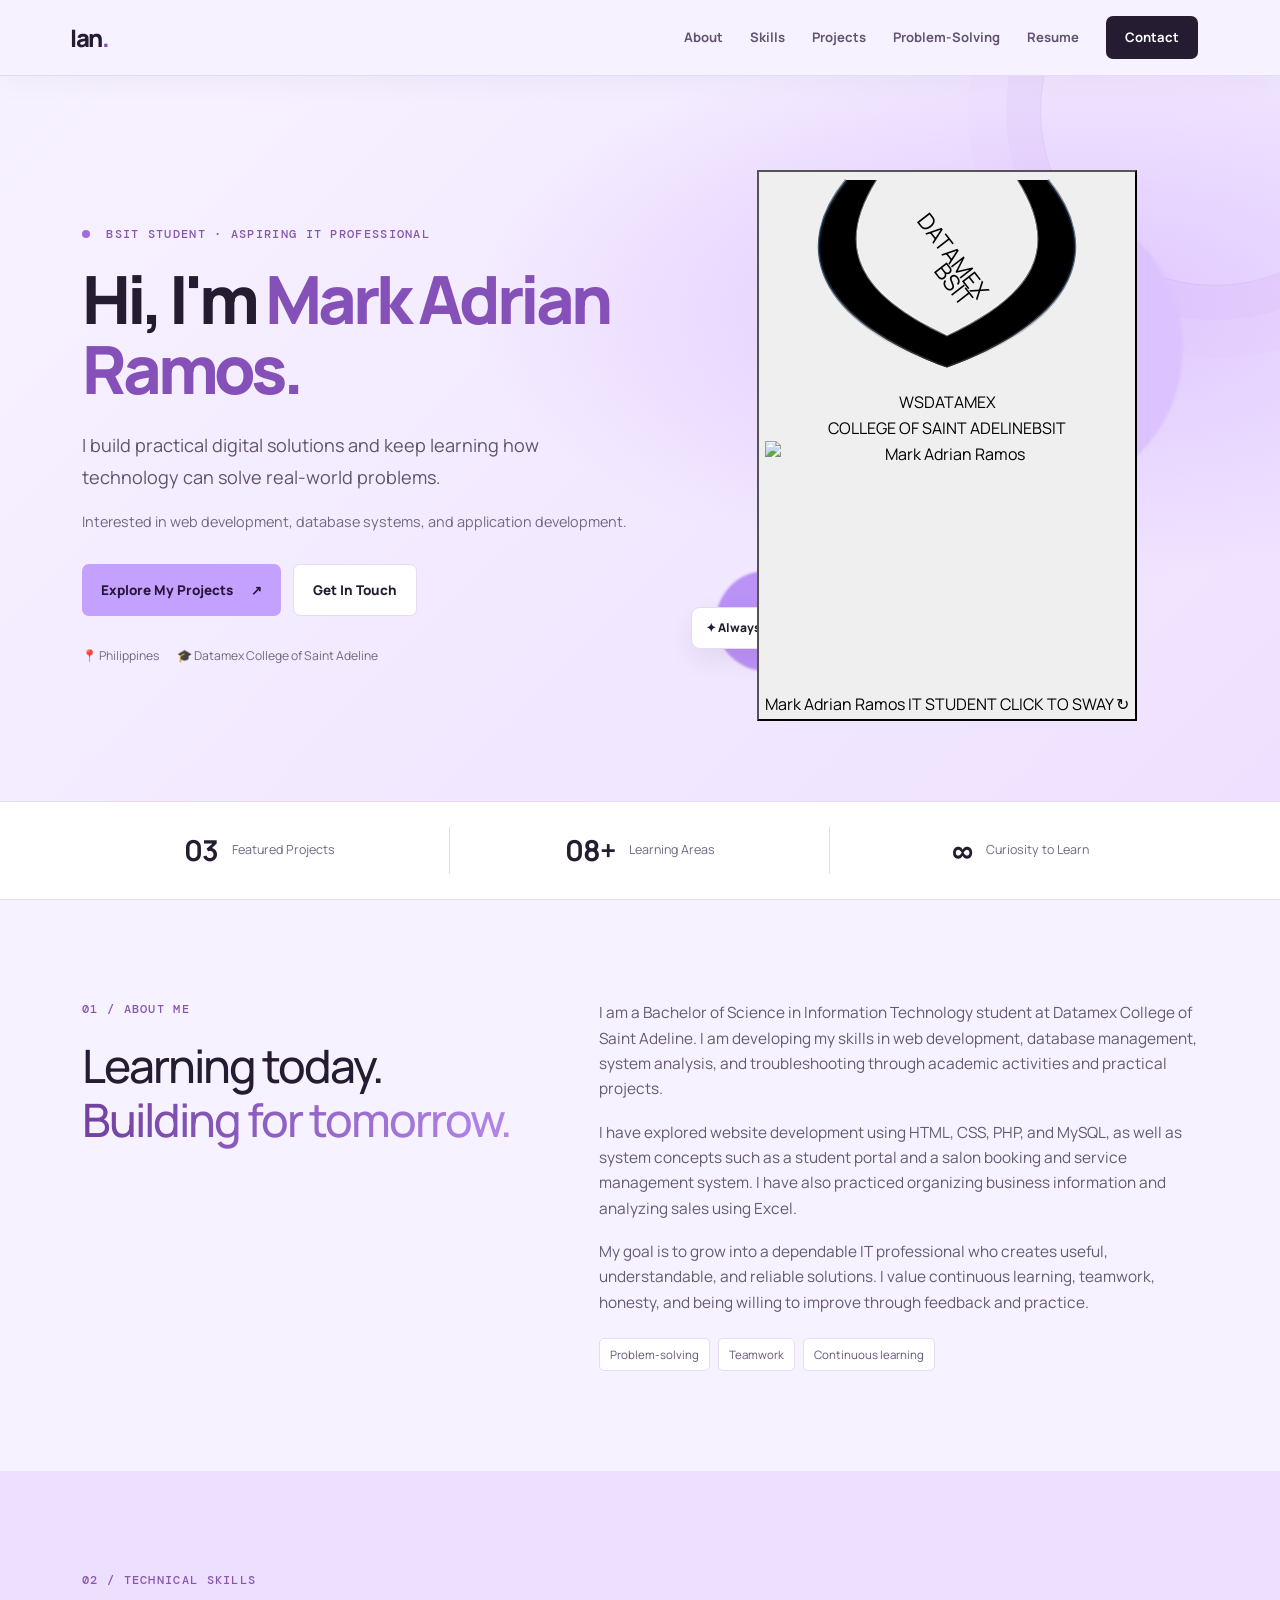
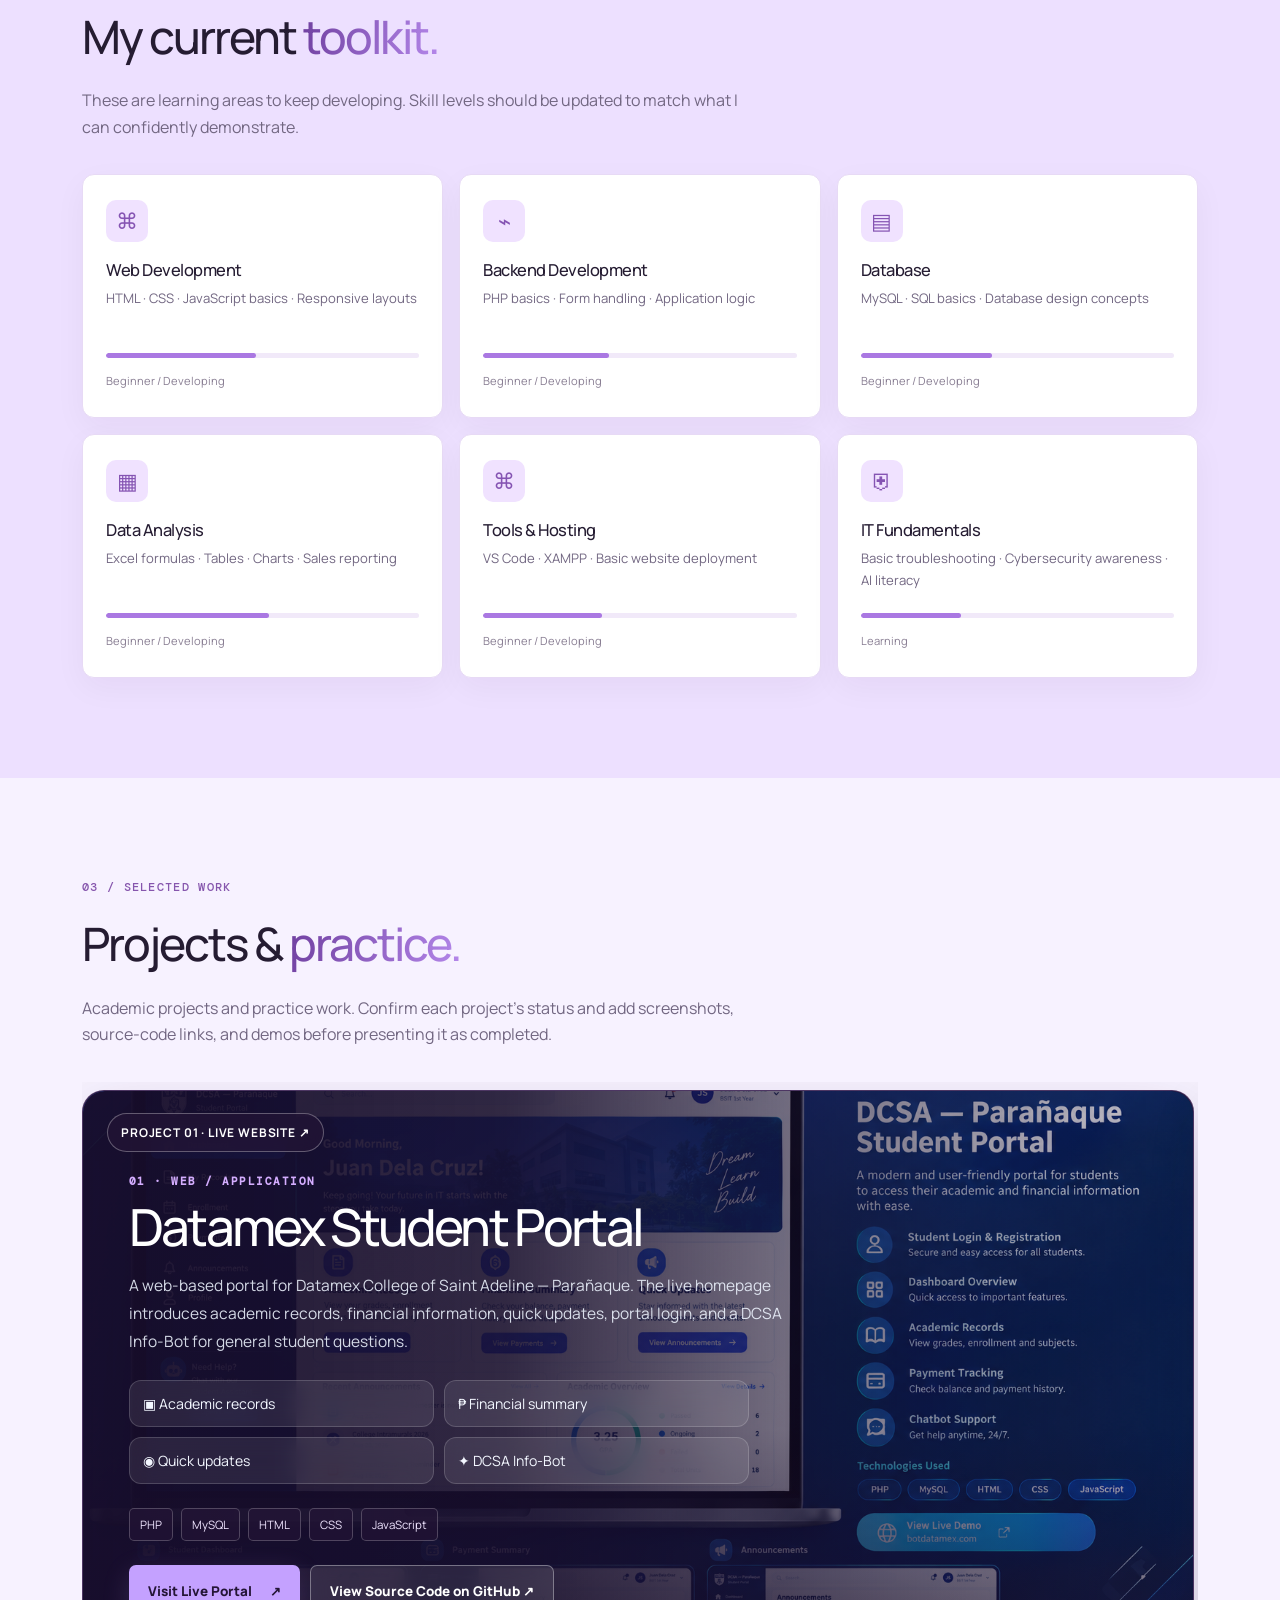
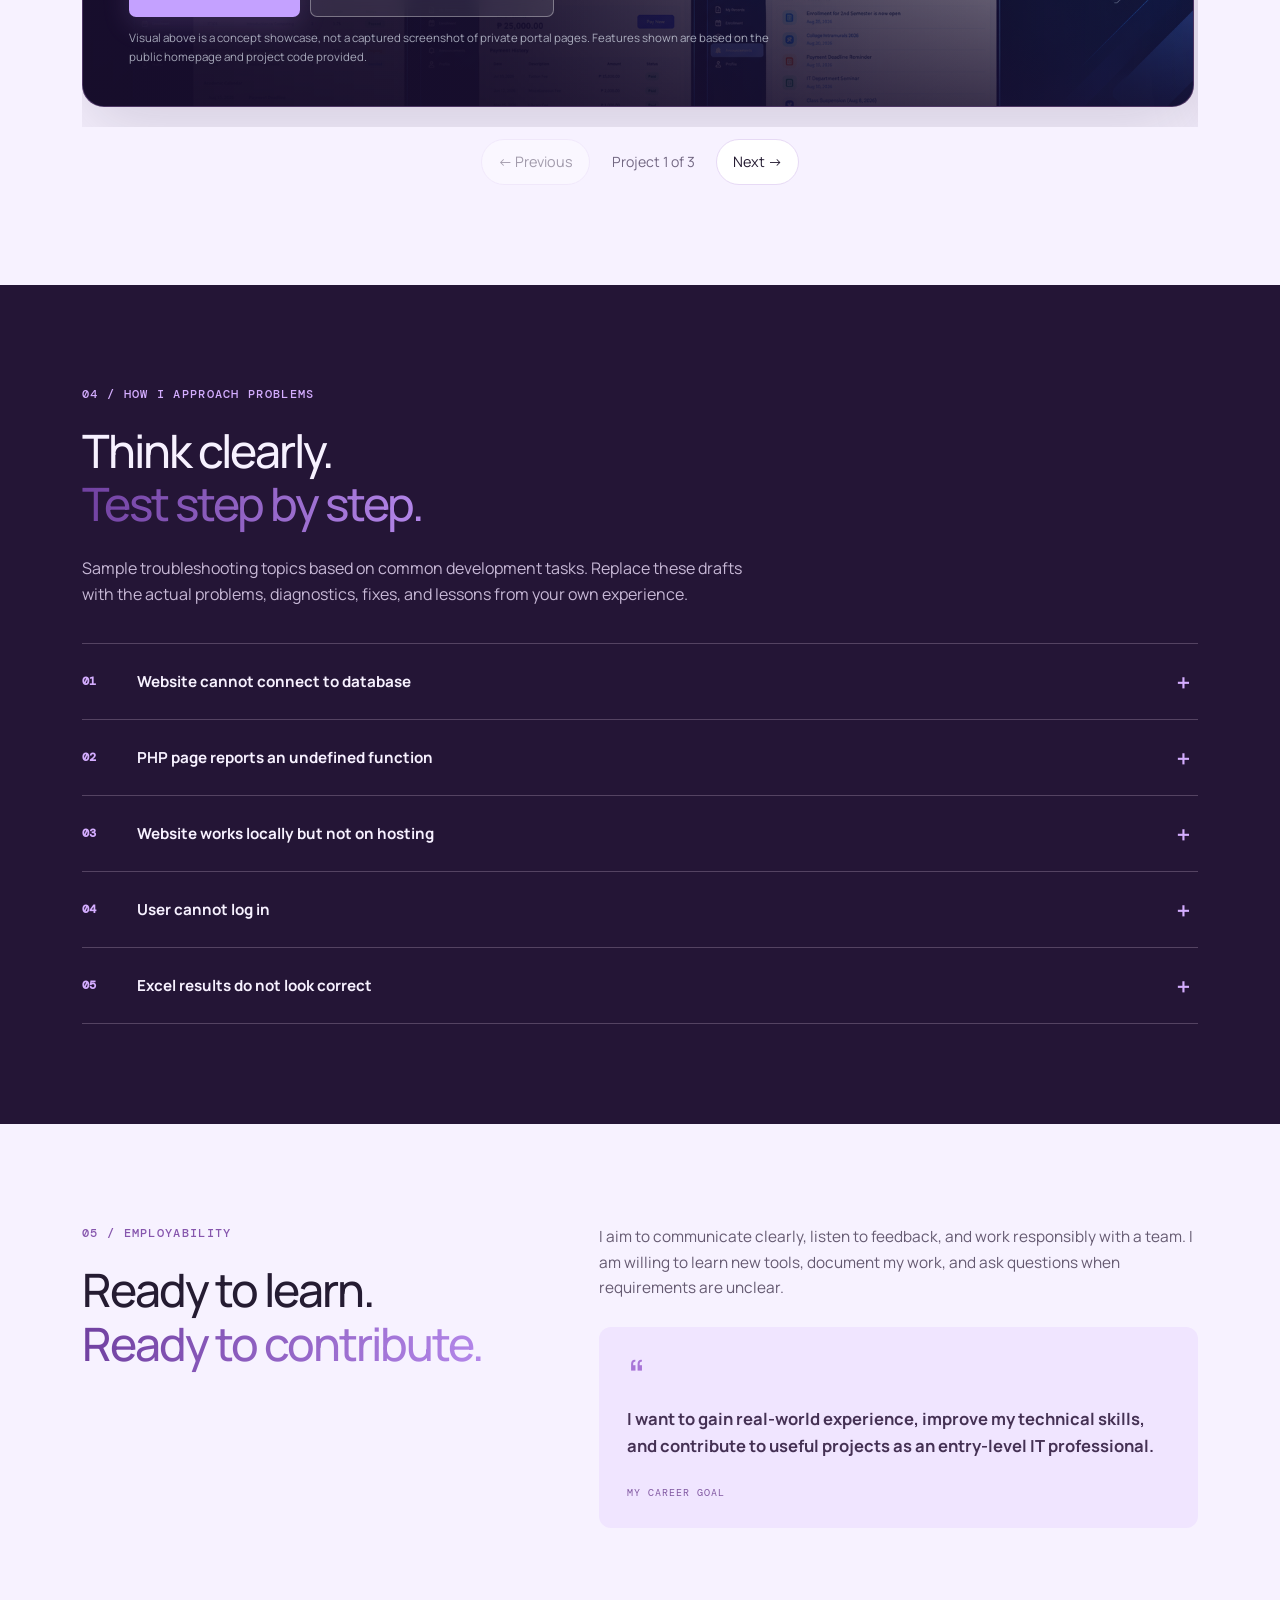
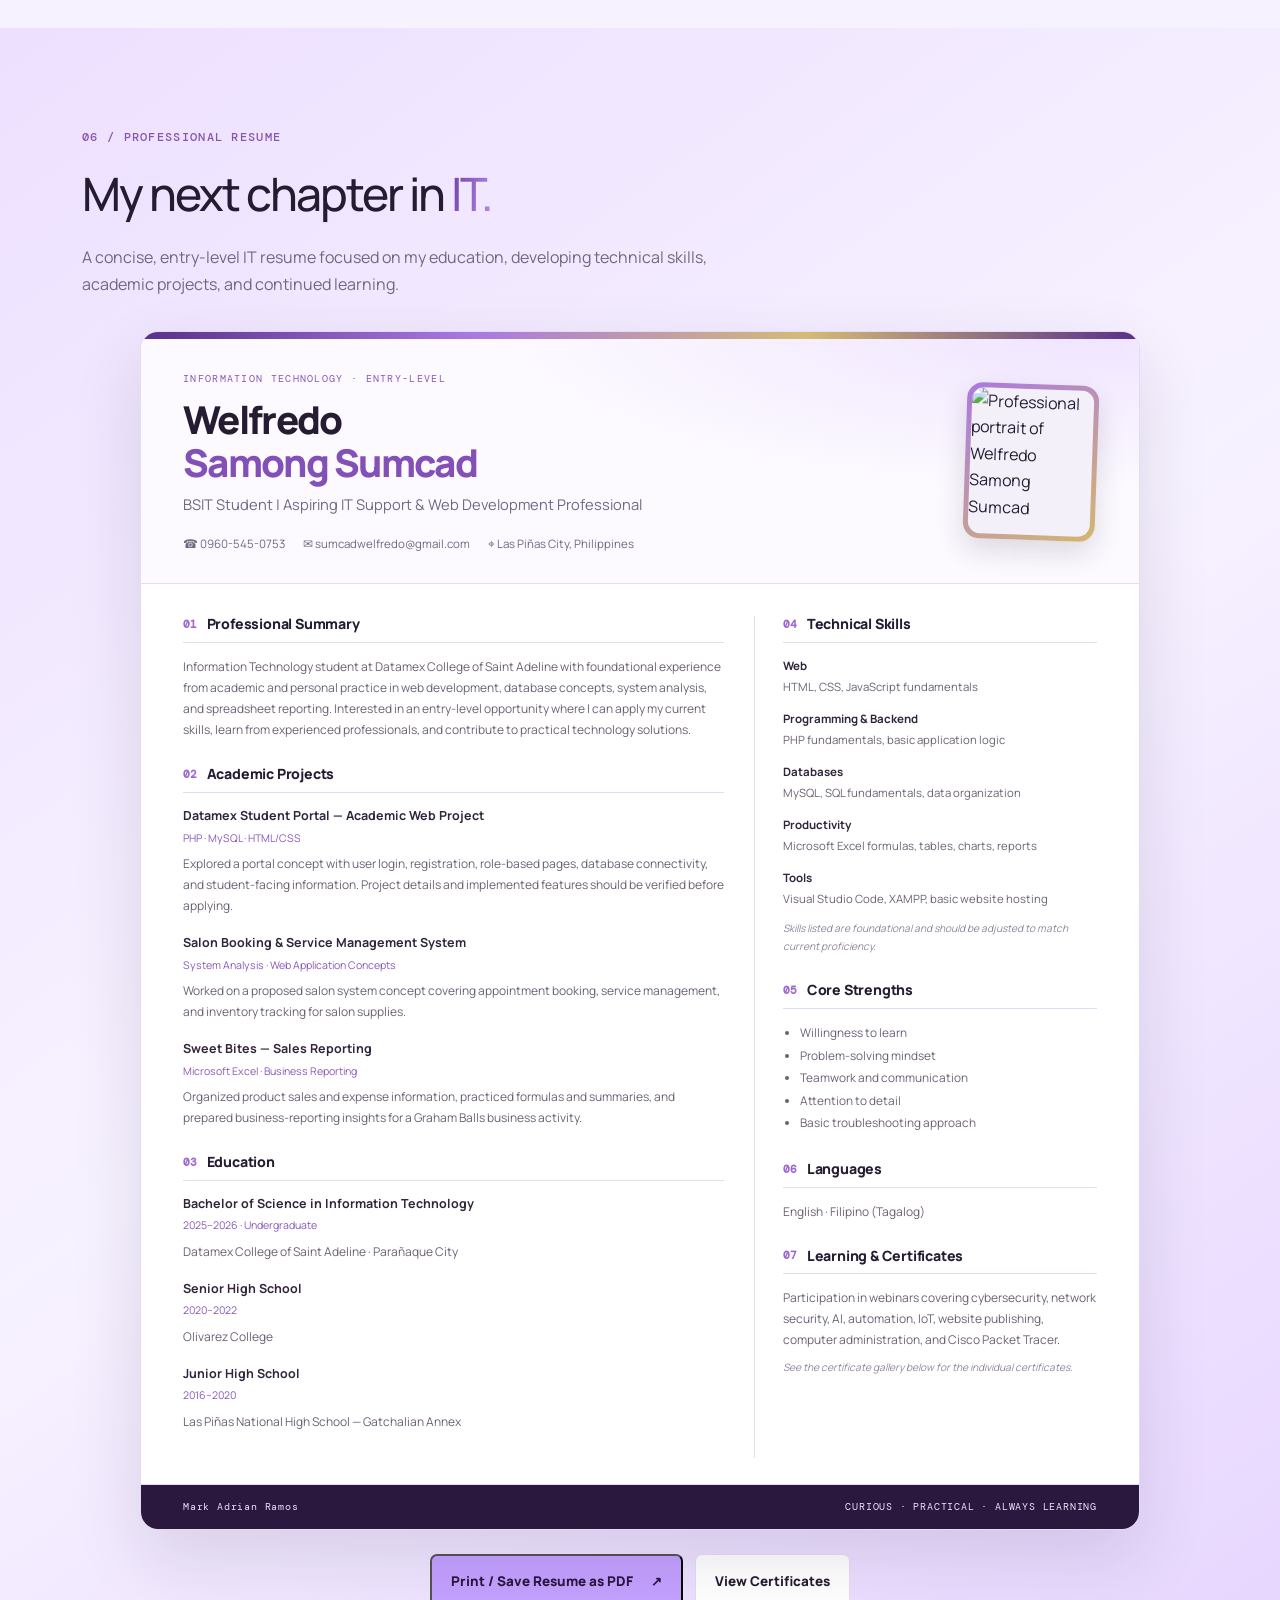
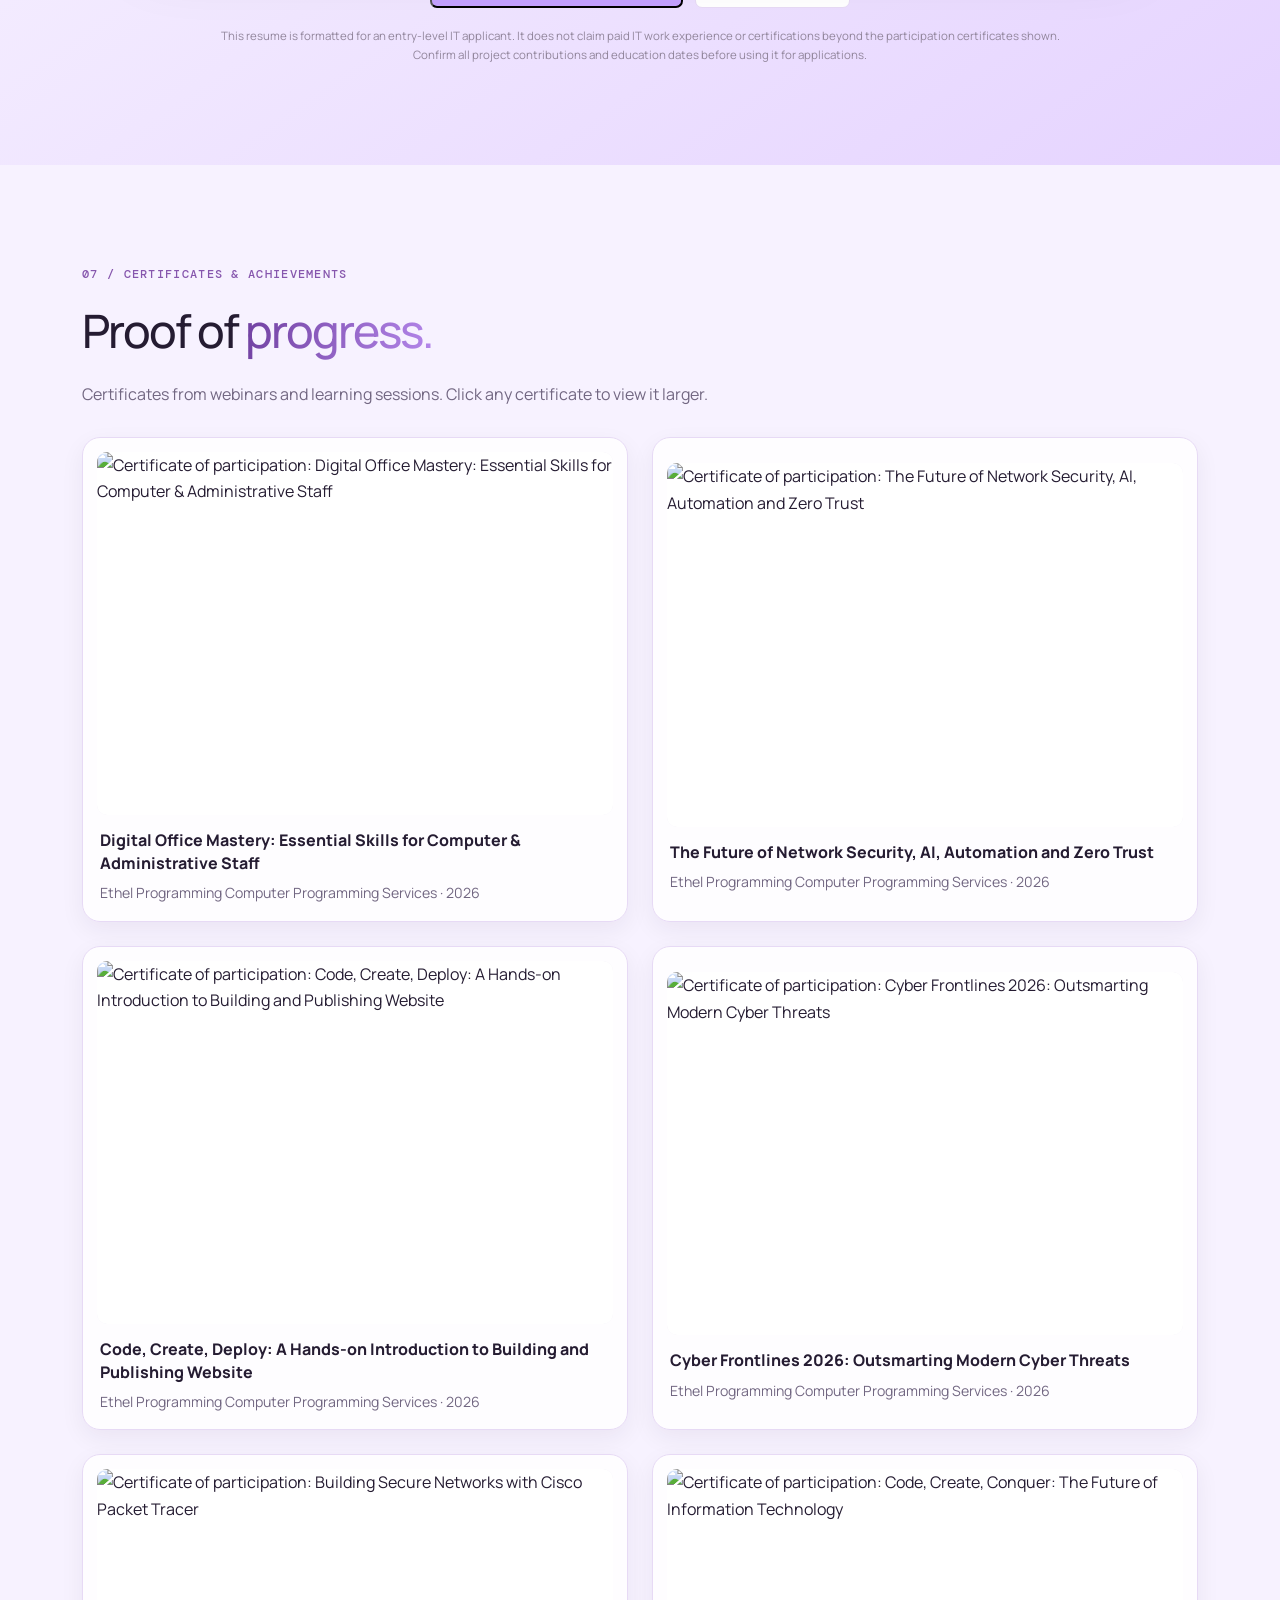
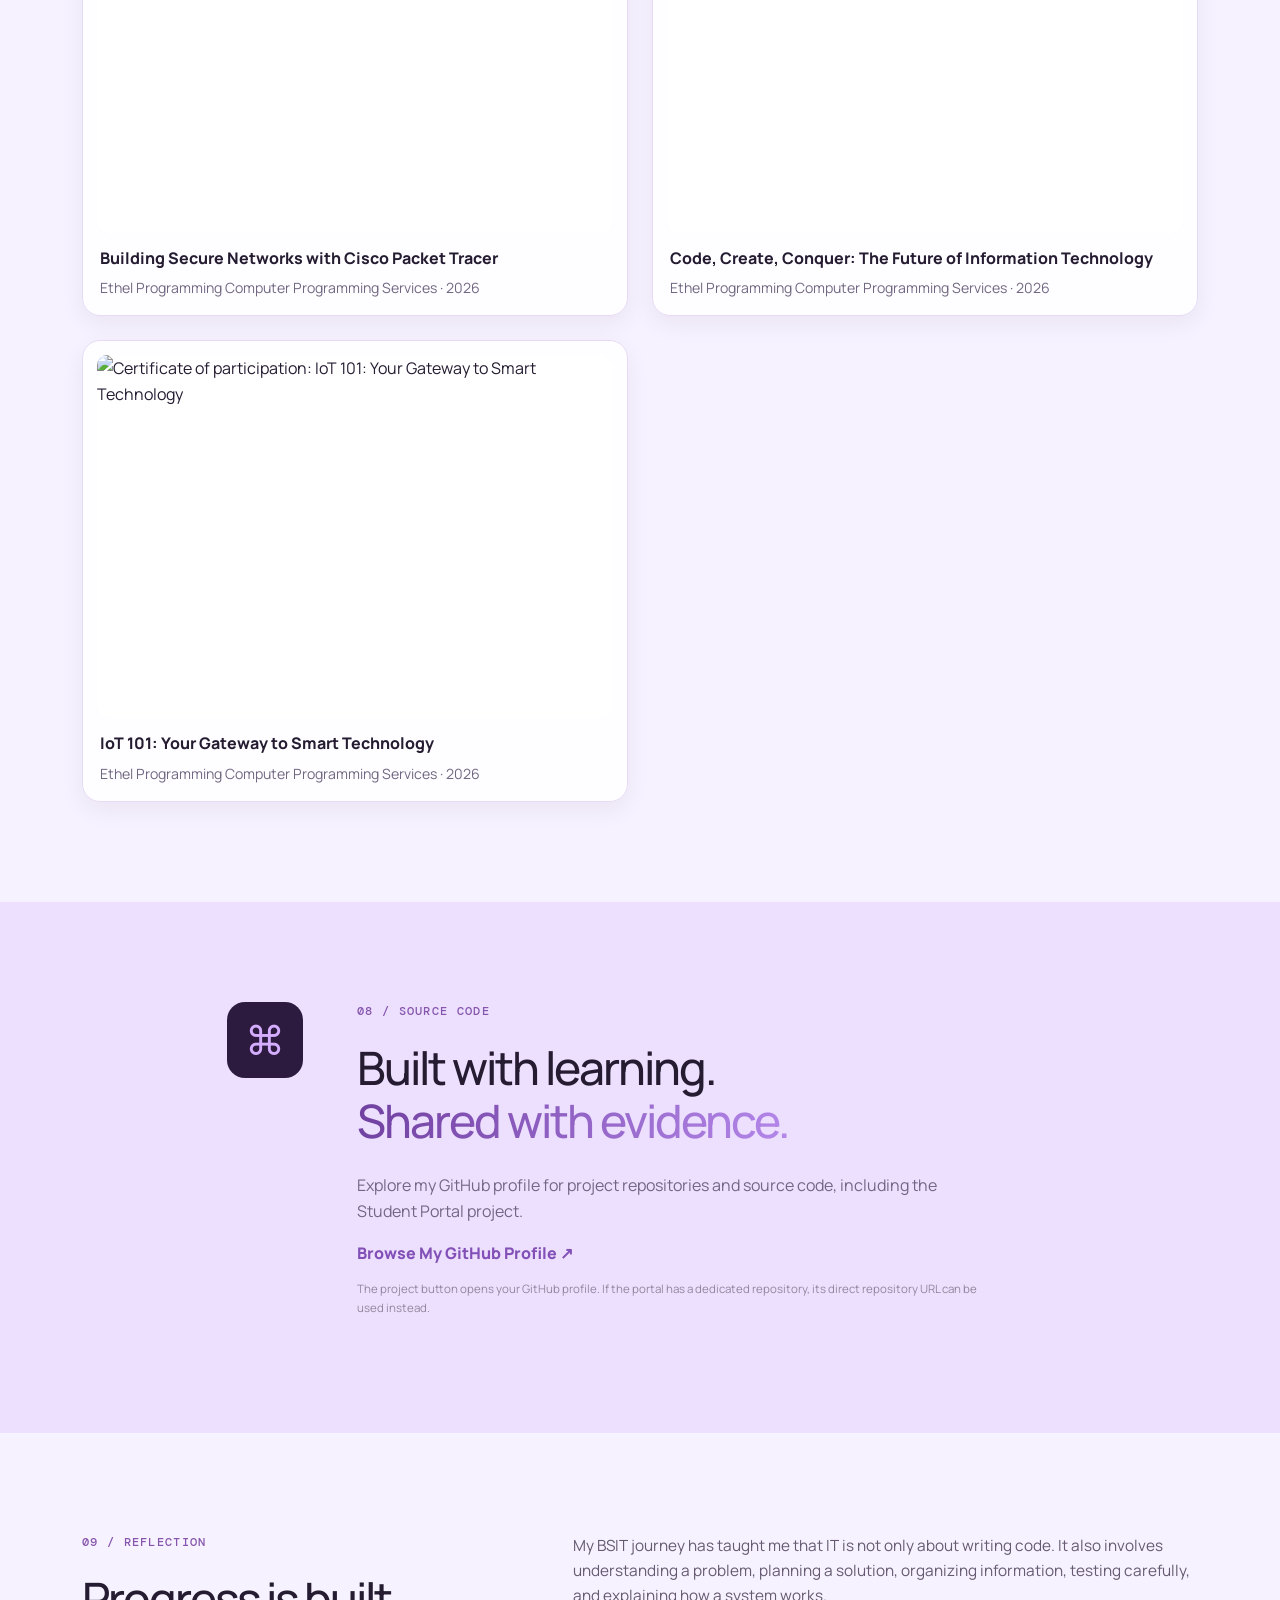
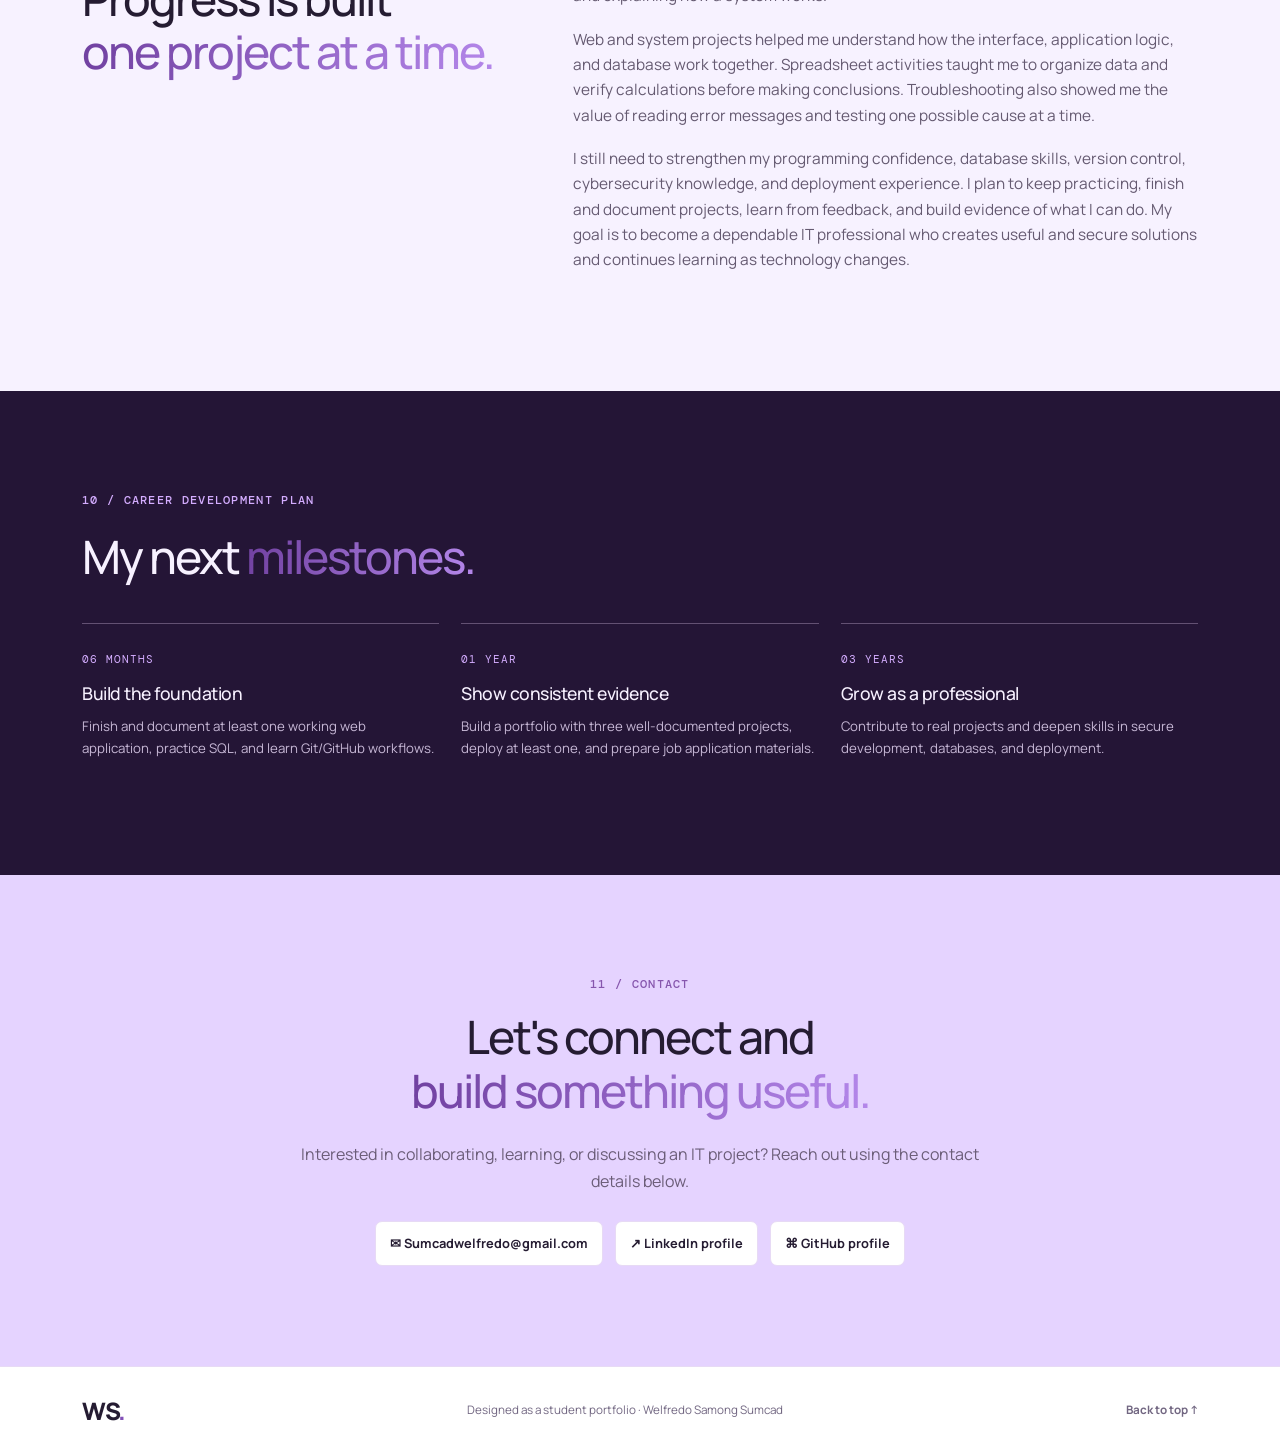
==== index.html @ fb542e89 "Update index.html" ====
<!DOCTYPE html>
<html lang="en">
<head>
  <meta charset="UTF-8">
  <meta name="viewport" content="width=device-width, initial-scale=1.0">
  <meta name="description" content="Mark Adrian Ramos — BSIT Industry-Ready Professional Portfolio">
  <title>Mark Adrian Ramos | BSIT Portfolio</title>
  <link href="https://cdn.jsdelivr.net/npm/bootstrap@5.3.3/dist/css/bootstrap.min.css" rel="stylesheet" integrity="sha384-QWTKZyjpPEjISv5WaRU9OFeRpok6YctnYmDr5pNlyT2bRjXh0JMhjY6hW+ALEwIH" crossorigin="anonymous">
  <link rel="stylesheet" href="style.css">
  <style>
    .hero-art.profile-art { display:flex; align-items:flex-start; justify-content:center; overflow:visible; padding-top:0; }
    .hero-art.profile-art .code-card { display:none; }
    .hero-art.profile-art .id-hanger { position:relative; z-index:3; }
    .hero-art.profile-art .id-card .profile-photo { position:relative; z-index:1; display:block; width:100%; height:250px; max-height:none; object-fit:cover; object-position:center 24%; filter:none; }
    .hero-art.profile-art .tag-bottom { z-index:2; }
    @media print {
      body * { visibility:hidden !important; }
      #resume, #resume * { visibility:visible !important; }
      #resume { position:absolute; left:0; top:0; width:100%; padding:0 !important; background:white !important; }
      #resume > .container > .eyebrow, #resume > .container > h2, #resume > .container > .section-intro, .resume-actions, .resume-help { display:none !important; }
      .resume-document { border:0 !important; box-shadow:none !important; border-radius:0 !important; }
      .resume-heading, .resume-body { padding:18px 22px !important; }
      .resume-photo-frame { width:112px !important; height:132px !important; }
      .resume-block { break-inside:avoid; }
      @page { size:A4; margin:10mm; }
    }
    .salon-demo-link,.sales-demo-link{display:block;text-decoration:none;cursor:pointer}.salon-demo-link:hover,.sales-demo-link:hover{filter:brightness(1.04)}
  </style>


  <style>
    /* Swipeable project cards: consistent showcase format across all projects */
    .projects-carousel{display:flex!important;gap:22px;overflow-x:auto;overflow-y:hidden;scroll-snap-type:x mandatory;scroll-behavior:smooth;overscroll-behavior-x:contain;padding:8px 2px 20px;scrollbar-width:thin;-webkit-overflow-scrolling:touch;align-items:stretch}
    .projects-carousel>.project-card{flex:0 0 100%;min-width:0;scroll-snap-align:start;scroll-snap-stop:always;height:auto}
    .projects-carousel>.project-card .project-content{height:100%}
    .projects-swipe-hint{flex:0 0 100%;order:10;margin:0;text-align:center;color:var(--muted,#777);font-size:.86rem;display:none}
    .projects-carousel-controls{display:flex;align-items:center;justify-content:center;gap:18px;margin:12px auto 0}
    .project-slide-btn{border:1px solid var(--line,#d8dce5);background:var(--surface,#fff);color:inherit;border-radius:999px;padding:10px 16px;font:inherit;font-size:.9rem;cursor:pointer;transition:transform .2s,background .2s}
    .project-slide-btn:hover{transform:translateY(-2px)}.project-slide-btn:disabled{opacity:.4;cursor:not-allowed;transform:none}
    .project-slide-count{font-size:.88rem;color:var(--muted,#777);min-width:90px;text-align:center}
    .project-demo-image{display:flex!important;position:relative;min-height:250px;aspect-ratio:16/7;align-items:center;justify-content:center;overflow:hidden;border-radius:inherit;text-decoration:none}
    .project-demo-image.visual-salon{background:linear-gradient(135deg,#f6e7d8,#d3b69e 55%,#657b68)}
    .project-demo-image.visual-sales{background:linear-gradient(135deg,#e8efff,#c4d7f6 52%,#283d68)}
    .project-demo-image .visual-label{position:absolute;bottom:16px;left:18px;right:18px;text-align:left;color:#fff;text-shadow:0 2px 8px #0008;z-index:2}
    .project-demo-image .salon-circle{font-size:clamp(2.5rem,7vw,5rem);width:clamp(110px,18vw,180px);height:clamp(110px,18vw,180px);display:grid;place-items:center;border-radius:50%;background:#fff9;color:#435b45;box-shadow:0 18px 40px #0002}
    .project-demo-image .salon-lines{position:absolute;right:14%;top:15%;width:20%;opacity:.65}.project-demo-image .salon-lines i{display:block;height:3px;background:#fff;margin:20px 0;border-radius:3px}
    .project-demo-image .chart-bars{height:60%;width:45%;display:flex;align-items:end;justify-content:center;gap:12px}.project-demo-image .chart-bars i{width:12%;border-radius:8px 8px 0 0;background:linear-gradient(#fff,#9bb8ec);box-shadow:0 6px 18px #1a2a5033}
    @media(max-width:700px){.projects-carousel{gap:14px}.projects-carousel>.project-card{flex-basis:100%}.project-demo-image{min-height:190px;aspect-ratio:4/3}.projects-carousel-controls{gap:10px}.project-slide-btn{padding:9px 12px;font-size:.82rem}.projects-swipe-hint{display:block}}
  </style>

</head>
<body>
  <header class="site-header">
    <nav class="nav container" aria-label="Main navigation">
      <a class="brand" href="#home">Ian<span>.</span></a>
      <button class="menu-toggle" id="menuToggle" aria-label="Toggle navigation" aria-expanded="false">☰</button>
      <div class="nav-links" id="navLinks">
        <a href="#about">About</a><a href="#skills">Skills</a><a href="#projects">Projects</a>
        <a href="#problem-solving">Problem-Solving</a><a href="#resume">Resume</a><a href="#contact" class="nav-cta">Contact</a>
      </div>
    </nav>
  </header>

  <main>
    <section class="hero section" id="home">
      <div class="container hero-grid">
        <div class="hero-copy">
          <p class="eyebrow"><span class="status-dot"></span> BSIT STUDENT · ASPIRING IT PROFESSIONAL</p>
          <h1>Hi, I'm <span class="typed-name" id="typedName" data-text="Mark Adrian Ramos.">Mark Adrian Ramos .</span></h1>
          <p class="hero-lead">I build practical digital solutions and keep learning how technology can solve real-world problems.</p>
          <p class="hero-note">Interested in web development, database systems, and application development.</p>
          <div class="hero-actions">
            <a class="button primary" href="#projects">Explore My Projects <span>↗</span></a>
            <a class="button secondary" href="#contact">Get In Touch</a>
          </div>
          <div class="hero-meta"><span>📍 Philippines</span><span>🎓 Datamex College of Saint Adeline</span></div>
        </div>
        <div class="hero-art profile-art" aria-label="Photo of Mark Adrian Ramos">
          <div class="orb orb-one"></div><div class="orb orb-two"></div>
          <button class="id-hanger" id="idHanger" type="button" aria-label="Click to make my ID photo sway" aria-pressed="false">
            <svg class="id-lace-loop" viewBox="0 0 260 154" aria-hidden="true">
              <defs>
                <linearGradient id="laceBlue" x1="0" y1="0" x2="1" y2="1">
                  <stop offset="0" stop-color="#087db4"/>
                  <stop offset=".28" stop-color="#32c1df"/>
                  <stop offset=".52" stop-color="#e5ed4c"/>
                  <stop offset=".76" stop-color="#20a9d1"/>
                  <stop offset="1" stop-color="#075b91"/>
                </linearGradient>
                <linearGradient id="laceShade" x1="0" y1="0" x2="1" y2="0">
                  <stop offset="0" stop-color="#071d35" stop-opacity=".72"/>
                  <stop offset=".48" stop-color="#ffffff" stop-opacity=".12"/>
                  <stop offset="1" stop-color="#071d35" stop-opacity=".62"/>
                </linearGradient>
              </defs>
              <path class="lace-shadow" d="M58 5 C20 52 35 104 130 139 C225 104 240 52 202 5 L180 5 C211 54 192 87 130 116 C68 87 49 54 80 5 Z"/>
              <path class="lace-ribbon" d="M58 5 C20 52 35 104 130 139 C225 104 240 52 202 5 L180 5 C211 54 192 87 130 116 C68 87 49 54 80 5 Z"/>
              <path d="M58 5 C20 52 35 104 130 139 C225 104 240 52 202 5" fill="none" stroke="url(#laceShade)" stroke-width="2"/>
              <path d="M80 5 C49 54 68 87 130 116 C192 87 211 54 180 5" fill="none" stroke="#fff" stroke-opacity=".45" stroke-width="1.5"/>
              <text x="130" y="63" text-anchor="middle" transform="rotate(52 130 63)" class="lace-print">DATAMEX</text>
              <text x="130" y="83" text-anchor="middle" transform="rotate(52 130 83)" class="lace-print">BSIT</text>
            </svg>
            <span class="id-clip" aria-hidden="true"></span>
            <span class="id-card">
              <span class="id-card-top"><span class="id-card-logo">WS</span><span>DATAMEX<br>COLLEGE OF SAINT ADELINE</span><span class="id-card-bsit">BSIT</span></span>
              <img src="image.png" alt="Mark Adrian Ramos" class="profile-photo">
              <span class="id-card-name">Mark Adrian Ramos</span>
              <span class="id-card-role">IT STUDENT</span>
            </span>
            <span class="id-hint">CLICK TO SWAY ↻</span>
          </button>
          <div class="floating-tag tag-bottom">✦ Always learning</div>
        </div>
      </div>
    </section>

    <section class="quick-stats">
      <div class="container stats-grid">
        <div><strong>03</strong><span>Featured Projects</span></div>
        <div><strong>08+</strong><span>Learning Areas</span></div>
        <div><strong>∞</strong><span>Curiosity to Learn</span></div>
      </div>
    </section>

    <section class="section" id="about">
      <div class="container two-col">
        <div><p class="eyebrow">01 / ABOUT ME</p><h2>Learning today.<br><span>Building for tomorrow.</span></h2></div>
        <div class="prose">
          <p>I am a Bachelor of Science in Information Technology student at Datamex College of Saint Adeline. I am developing my skills in web development, database management, system analysis, and troubleshooting through academic activities and practical projects.</p>
          <p>I have explored website development using HTML, CSS, PHP, and MySQL, as well as system concepts such as a student portal and a salon booking and service management system. I have also practiced organizing business information and analyzing sales using Excel.</p>
          <p>My goal is to grow into a dependable IT professional who creates useful, understandable, and reliable solutions. I value continuous learning, teamwork, honesty, and being willing to improve through feedback and practice.</p>
          <div class="value-tags"><span>Problem-solving</span><span>Teamwork</span><span>Continuous learning</span></div>
        </div>
      </div>
    </section>

    <section class="section section-muted" id="skills">
      <div class="container">
        <p class="eyebrow">02 / TECHNICAL SKILLS</p><h2>My current <span>toolkit.</span></h2>
        <p class="section-intro">These are learning areas to keep developing. Skill levels should be updated to match what I can confidently demonstrate.</p>
        <div class="skills-grid">
          <article class="skill-card"><div class="skill-icon">⌘</div><h3>Web Development</h3><p>HTML · CSS · JavaScript basics · Responsive layouts</p><div class="skill-level"><span style="width:48%"></span></div><small>Beginner / Developing</small></article>
          <article class="skill-card"><div class="skill-icon">⌁</div><h3>Backend Development</h3><p>PHP basics · Form handling · Application logic</p><div class="skill-level"><span style="width:40%"></span></div><small>Beginner / Developing</small></article>
          <article class="skill-card"><div class="skill-icon">▤</div><h3>Database</h3><p>MySQL · SQL basics · Database design concepts</p><div class="skill-level"><span style="width:42%"></span></div><small>Beginner / Developing</small></article>
          <article class="skill-card"><div class="skill-icon">▦</div><h3>Data Analysis</h3><p>Excel formulas · Tables · Charts · Sales reporting</p><div class="skill-level"><span style="width:52%"></span></div><small>Beginner / Developing</small></article>
          <article class="skill-card"><div class="skill-icon">⌘</div><h3>Tools & Hosting</h3><p>VS Code · XAMPP · Basic website deployment</p><div class="skill-level"><span style="width:38%"></span></div><small>Beginner / Developing</small></article>
          <article class="skill-card"><div class="skill-icon">⛨</div><h3>IT Fundamentals</h3><p>Basic troubleshooting · Cybersecurity awareness · AI literacy</p><div class="skill-level"><span style="width:32%"></span></div><small>Learning</small></article>
        </div>
      </div>
    </section>

    <section class="section" id="projects">
      <div class="container">
        <p class="eyebrow">03 / SELECTED WORK</p><h2>Projects & <span>practice.</span></h2>
        <p class="section-intro">Academic projects and practice work. Confirm each project's status and add screenshots, source-code links, and demos before presenting it as completed.</p>
        <div class="projects-grid projects-carousel" id="projectsCarousel" aria-label="Swipe through portfolio projects">
          <p class="projects-swipe-hint">← Swipe or scroll to explore all 3 projects →</p>
          <article class="project-card project-featured project-portal-showcase">
            <a class="portal-showcase-image" href="https://welfredo.github.io/DCSA-STUDENT-PORTAL/" target="_blank" rel="noopener" aria-label="Open the live Datamex student portal"><img src="student-portal-showcase.png" alt="Illustrative visual showcase of the DCSA Parañaque Student Portal dashboard and its academic, financial, announcement, and chatbot features"><span class="portal-image-badge">PROJECT 01 · LIVE WEBSITE ↗</span></a>
            <div class="project-content"><div class="project-type">01 · WEB / APPLICATION</div><h3>Datamex Student Portal</h3><p>A web-based portal for Datamex College of Saint Adeline — Parañaque. The live homepage introduces academic records, financial information, quick updates, portal login, and a DCSA Info-Bot for general student questions.</p><div class="portal-feature-list"><span>▣ Academic records</span><span>₱ Financial summary</span><span>◉ Quick updates</span><span>✦ DCSA Info-Bot</span></div><div class="tech-tags"><span>PHP</span><span>MySQL</span><span>HTML</span><span>CSS</span><span>JavaScript</span></div><div class="portal-actions"><a class="button primary" href="https://welfredo.github.io/DCSA-STUDENT-PORTAL/">Visit Live Portal <span>↗</span></a><a class="button secondary" href="https://github.com/welfredo/DCSA-STUDENT-PORTAL" target="_blank" rel="noopener">View Source Code on GitHub ↗</a></div><p class="project-status">Visual above is a concept showcase, not a captured screenshot of private portal pages. Features shown are based on the public homepage and project code provided.</p></div>
          </article>
          <article class="project-card project-featured project-portal-showcase">
            <a class="portal-showcase-image project-demo-image project-visual visual-salon salon-demo-link" href="demos/levy-branzuela-salon/index.html" aria-label="Open Levy Branzuela Salon demo"><div class="salon-circle">LB<span>✦</span></div><div class="salon-lines"><i></i><i></i><i></i></div><span class="visual-label">BOOKING SYSTEM · OPEN DEMO ↗</span></a>
            <div class="project-content"><div class="project-type">02 · WEB / SYSTEM MANAGEMENT</div><h3>Levy Branzuela Salon Management</h3><p>A booking and service management system concept for organizing appointment requests, salon services, and supplies such as hair products, towels, and nail-care materials.</p><div class="tech-tags"><span>HTML</span><span>CSS</span><span>JavaScript</span><span>Local Storage</span></div><div class="portal-actions"><a class="button primary" href="demos/levy-branzuela-salon/index.html">Open Live Demo <span>↗</span></a><a class="button secondary" href="demos/levy-branzuela-salon/README.md">Project Details ↗</a></div><p class="project-status">Front-end prototype. Booking requests are saved only in the visitor's browser; no real salon backend is connected.</p></div>
          </article>
          <article class="project-card project-featured project-portal-showcase">
            <a class="portal-showcase-image project-demo-image project-visual visual-sales sales-demo-link" href="demos/online-store-sales-analysis/index.html" aria-label="Open Online Store Sales Analysis dashboard"><div class="chart-bars"><i style="height:35%"></i><i style="height:62%"></i><i style="height:48%"></i><i style="height:85%"></i><i style="height:70%"></i></div><span class="visual-label">BUSINESS ANALYTICS · OPEN DASHBOARD ↗</span></a>
            <div class="project-content"><div class="project-type">03 · DATA / EXCEL ANALYTICS</div><h3>Online Store Sales Analysis</h3><p>An interactive dashboard based on the Case Study 2 workbook, exploring order sales, categories, products, customer types, and payment methods.</p><div class="tech-tags"><span>Excel</span><span>Data Cleaning</span><span>Charts</span><span>JavaScript</span></div><div class="portal-actions"><a class="button primary" href="demos/online-store-sales-analysis/index.html">Open Dashboard <span>↗</span></a><a class="button secondary" href="demos/online-store-sales-analysis/README.md">Project Details ↗</a></div><p class="project-status">Based on the 50 transaction rows in the submitted workbook. Dashboard is a demonstration, not a live store.</p></div>
          </article>
        </div>
        <div class="projects-carousel-controls" aria-label="Project navigation">
          <button type="button" class="project-slide-btn" id="projectPrev" aria-label="Previous project">← Previous</button>
          <span class="project-slide-count" id="projectSlideCount" aria-live="polite">Project 1 of 3</span>
          <button type="button" class="project-slide-btn" id="projectNext" aria-label="Next project">Next →</button>
        </div>
      </div>
    </section>

    <section class="section section-dark" id="problem-solving">
      <div class="container">
        <p class="eyebrow">04 / HOW I APPROACH PROBLEMS</p><h2>Think clearly.<br><span>Test step by step.</span></h2>
        <p class="section-intro">Sample troubleshooting topics based on common development tasks. Replace these drafts with the actual problems, diagnostics, fixes, and lessons from your own experience.</p>
        <div class="cases">
          <details><summary><span>01</span> Website cannot connect to database <b>＋</b></summary><div class="case-body"><p><strong>Possible causes:</strong> MySQL service is stopped or connection details are incorrect.</p><p><strong>Diagnostic approach:</strong> Check service status, database name, credentials, host, and error logs.</p><p><strong>Lesson:</strong> Verify configuration and test the connection before changing unrelated code.</p></div></details>
          <details><summary><span>02</span> PHP page reports an undefined function <b>＋</b></summary><div class="case-body"><p><strong>Possible causes:</strong> Missing function definition, incorrect spelling, or an include file that was not loaded.</p><p><strong>Diagnostic approach:</strong> Search for the function and inspect include/require paths and load order.</p><p><strong>Lesson:</strong> Read the error carefully and isolate the smallest failing part.</p></div></details>
          <details><summary><span>03</span> Website works locally but not on hosting <b>＋</b></summary><div class="case-body"><p><strong>Possible causes:</strong> File paths, case-sensitive filenames, missing files, or hosting database settings.</p><p><strong>Diagnostic approach:</strong> Compare local and hosted configuration and inspect available error logs.</p><p><strong>Lesson:</strong> Test the deployed version and document configuration differences.</p></div></details>
          <details><summary><span>04</span> User cannot log in <b>＋</b></summary><div class="case-body"><p><strong>Possible causes:</strong> Validation errors, incorrect credentials, or an authentication/database issue.</p><p><strong>Diagnostic approach:</strong> Test valid and invalid inputs and review server-side validation without exposing passwords.</p><p><strong>Lesson:</strong> Authentication must be tested securely, not just visually.</p></div></details>
          <details><summary><span>05</span> Excel results do not look correct <b>＋</b></summary><div class="case-body"><p><strong>Possible causes:</strong> Incorrect formula ranges, duplicate rows, or numbers stored as text.</p><p><strong>Diagnostic approach:</strong> Inspect the data, verify formula ranges, and compare sample results manually.</p><p><strong>Lesson:</strong> Clean data and independently verify important calculations.</p></div></details>
        </div>
      </div>
    </section>

    <section class="section" id="employability">
      <div class="container two-col">
        <div><p class="eyebrow">05 / EMPLOYABILITY</p><h2>Ready to learn.<br><span>Ready to contribute.</span></h2></div>
        <div class="prose"><p>I aim to communicate clearly, listen to feedback, and work responsibly with a team. I am willing to learn new tools, document my work, and ask questions when requirements are unclear.</p><div class="interview-card"><span class="quote-mark">“</span><p>I want to gain real-world experience, improve my technical skills, and contribute to useful projects as an entry-level IT professional.</p><small>MY CAREER GOAL</small></div></div>
      </div>
    </section>

    <section class="section section-muted resume-section" id="resume">
      <div class="container">
        <p class="eyebrow">06 / PROFESSIONAL RESUME</p>
        <h2>My next chapter in <span>IT.</span></h2>
        <p class="section-intro">A concise, entry-level IT resume focused on my education, developing technical skills, academic projects, and continued learning.</p>
        <article class="resume-document">
          <header class="resume-heading">
            <div class="resume-identity">
              <p class="resume-kicker">INFORMATION TECHNOLOGY · ENTRY-LEVEL</p>
              <h3>Welfredo <span>Samong Sumcad</span></h3>
              <p class="resume-role">BSIT Student | Aspiring IT Support & Web Development Professional</p>
              <div class="resume-contact"><span>☎ 0960-545-0753</span><span>✉ sumcadwelfredo@gmail.com</span><span>⌖ Las Piñas City, Philippines</span></div>
            </div>
            <div class="resume-photo-frame"><img src="image.png" alt="Professional portrait of Welfredo Samong Sumcad"></div>
          </header>
          <div class="resume-body">
            <div class="resume-main-column">
              <section class="resume-block"><h4><span>01</span> Professional Summary</h4><p>Information Technology student at Datamex College of Saint Adeline with foundational experience from academic and personal practice in web development, database concepts, system analysis, and spreadsheet reporting. Interested in an entry-level opportunity where I can apply my current skills, learn from experienced professionals, and contribute to practical technology solutions.</p></section>
              <section class="resume-block"><h4><span>02</span> Academic Projects</h4>
                <div class="resume-item"><div class="resume-item-top"><strong>Datamex Student Portal — Academic Web Project</strong><small>PHP · MySQL · HTML/CSS</small></div><p>Explored a portal concept with user login, registration, role-based pages, database connectivity, and student-facing information. Project details and implemented features should be verified before applying.</p></div>
                <div class="resume-item"><div class="resume-item-top"><strong>Salon Booking & Service Management System</strong><small>System Analysis · Web Application Concepts</small></div><p>Worked on a proposed salon system concept covering appointment booking, service management, and inventory tracking for salon supplies.</p></div>
                <div class="resume-item"><div class="resume-item-top"><strong>Sweet Bites — Sales Reporting</strong><small>Microsoft Excel · Business Reporting</small></div><p>Organized product sales and expense information, practiced formulas and summaries, and prepared business-reporting insights for a Graham Balls business activity.</p></div>
              </section>
              <section class="resume-block"><h4><span>03</span> Education</h4>
                <div class="resume-item"><div class="resume-item-top"><strong>Bachelor of Science in Information Technology</strong><small>2025–2026 · Undergraduate</small></div><p>Datamex College of Saint Adeline · Parañaque City</p></div>
                <div class="resume-item"><div class="resume-item-top"><strong>Senior High School</strong><small>2020–2022</small></div><p>Olivarez College</p></div>
                <div class="resume-item"><div class="resume-item-top"><strong>Junior High School</strong><small>2016–2020</small></div><p>Las Piñas National High School — Gatchalian Annex</p></div>
              </section>
            </div>
            <aside class="resume-side-column">
              <section class="resume-block"><h4><span>04</span> Technical Skills</h4><div class="resume-skill"><strong>Web</strong><p>HTML, CSS, JavaScript fundamentals</p></div><div class="resume-skill"><strong>Programming & Backend</strong><p>PHP fundamentals, basic application logic</p></div><div class="resume-skill"><strong>Databases</strong><p>MySQL, SQL fundamentals, data organization</p></div><div class="resume-skill"><strong>Productivity</strong><p>Microsoft Excel formulas, tables, charts, reports</p></div><div class="resume-skill"><strong>Tools</strong><p>Visual Studio Code, XAMPP, basic website hosting</p></div><p class="resume-disclaimer">Skills listed are foundational and should be adjusted to match current proficiency.</p></section>
              <section class="resume-block"><h4><span>05</span> Core Strengths</h4><ul class="resume-list-bullets"><li>Willingness to learn</li><li>Problem-solving mindset</li><li>Teamwork and communication</li><li>Attention to detail</li><li>Basic troubleshooting approach</li></ul></section>
              <section class="resume-block"><h4><span>06</span> Languages</h4><p>English · Filipino (Tagalog)</p></section>
              <section class="resume-block"><h4><span>07</span> Learning & Certificates</h4><p>Participation in webinars covering cybersecurity, network security, AI, automation, IoT, website publishing, computer administration, and Cisco Packet Tracer.</p><p class="resume-disclaimer">See the certificate gallery below for the individual certificates.</p></section>
            </aside>
          </div>
          <footer class="resume-footer"><span>Mark Adrian Ramos</span><span>CURIOUS · PRACTICAL · ALWAYS LEARNING</span></footer>
        </article>
        <div class="resume-actions"><button class="button primary resume-print" type="button" onclick="window.print()">Print / Save Resume as PDF <span>↗</span></button><a class="button secondary" href="#certificates">View Certificates</a></div>
        <p class="resume-help">This resume is formatted for an entry-level IT applicant. It does not claim paid IT work experience or certifications beyond the participation certificates shown. Confirm all project contributions and education dates before using it for applications.</p>
      </div>
    </section>

    <section class="section" id="certificates">
      <div class="container"><p class="eyebrow">07 / CERTIFICATES & ACHIEVEMENTS</p><h2>Proof of <span>progress.</span></h2><p class="certificate-intro">Certificates from webinars and learning sessions. Click any certificate to view it larger.</p>
        <div class="certificate-grid">
          <button class="certificate-card" type="button" data-certificate="certificates/certificate-1.png" aria-label="View certificate: Digital Office Mastery: Essential Skills for Computer & Administrative Staff">
            <span class="certificate-image-wrap"><img src="certificates/certificate-1.png" alt="Certificate of participation: Digital Office Mastery: Essential Skills for Computer & Administrative Staff" loading="lazy"><span class="certificate-zoom">⤢ Click to enlarge</span></span>
            <span class="certificate-title">Digital Office Mastery: Essential Skills for Computer & Administrative Staff</span><span class="certificate-org">Ethel Programming Computer Programming Services · 2026</span>
          </button>
          <button class="certificate-card" type="button" data-certificate="certificates/certificate-2.png" aria-label="View certificate: The Future of Network Security, AI, Automation and Zero Trust">
            <span class="certificate-image-wrap"><img src="certificates/certificate-2.png" alt="Certificate of participation: The Future of Network Security, AI, Automation and Zero Trust" loading="lazy"><span class="certificate-zoom">⤢ Click to enlarge</span></span>
            <span class="certificate-title">The Future of Network Security, AI, Automation and Zero Trust</span><span class="certificate-org">Ethel Programming Computer Programming Services · 2026</span>
          </button>
          <button class="certificate-card" type="button" data-certificate="certificates/certificate-3.png" aria-label="View certificate: Code, Create, Deploy: A Hands-on Introduction to Building and Publishing Website">
            <span class="certificate-image-wrap"><img src="certificates/certificate-3.png" alt="Certificate of participation: Code, Create, Deploy: A Hands-on Introduction to Building and Publishing Website" loading="lazy"><span class="certificate-zoom">⤢ Click to enlarge</span></span>
            <span class="certificate-title">Code, Create, Deploy: A Hands-on Introduction to Building and Publishing Website</span><span class="certificate-org">Ethel Programming Computer Programming Services · 2026</span>
          </button>
          <button class="certificate-card" type="button" data-certificate="certificates/certificate-4.png" aria-label="View certificate: Cyber Frontlines 2026: Outsmarting Modern Cyber Threats">
            <span class="certificate-image-wrap"><img src="certificates/certificate-4.png" alt="Certificate of participation: Cyber Frontlines 2026: Outsmarting Modern Cyber Threats" loading="lazy"><span class="certificate-zoom">⤢ Click to enlarge</span></span>
            <span class="certificate-title">Cyber Frontlines 2026: Outsmarting Modern Cyber Threats</span><span class="certificate-org">Ethel Programming Computer Programming Services · 2026</span>
          </button>
          <button class="certificate-card" type="button" data-certificate="certificates/certificate-5.png" aria-label="View certificate: Building Secure Networks with Cisco Packet Tracer">
            <span class="certificate-image-wrap"><img src="certificates/certificate-5.png" alt="Certificate of participation: Building Secure Networks with Cisco Packet Tracer" loading="lazy"><span class="certificate-zoom">⤢ Click to enlarge</span></span>
            <span class="certificate-title">Building Secure Networks with Cisco Packet Tracer</span><span class="certificate-org">Ethel Programming Computer Programming Services · 2026</span>
          </button>
          <button class="certificate-card" type="button" data-certificate="certificates/certificate-6.png" aria-label="View certificate: Code, Create, Conquer: The Future of Information Technology">
            <span class="certificate-image-wrap"><img src="certificates/certificate-6.png" alt="Certificate of participation: Code, Create, Conquer: The Future of Information Technology" loading="lazy"><span class="certificate-zoom">⤢ Click to enlarge</span></span>
            <span class="certificate-title">Code, Create, Conquer: The Future of Information Technology</span><span class="certificate-org">Ethel Programming Computer Programming Services · 2026</span>
          </button>
          <button class="certificate-card" type="button" data-certificate="certificates/certificate-7.png" aria-label="View certificate: IoT 101: Your Gateway to Smart Technology">
            <span class="certificate-image-wrap"><img src="certificates/certificate-7.png" alt="Certificate of participation: IoT 101: Your Gateway to Smart Technology" loading="lazy"><span class="certificate-zoom">⤢ Click to enlarge</span></span>
            <span class="certificate-title">IoT 101: Your Gateway to Smart Technology</span><span class="certificate-org">Ethel Programming Computer Programming Services · 2026</span>
          </button>
        </div></div>
    </section>

    <section class="section section-muted" id="github">
      <div class="container github-panel"><div class="github-mark">⌘</div><div><p class="eyebrow">08 / SOURCE CODE</p><h2>Built with learning.<br><span>Shared with evidence.</span></h2><p>Explore my GitHub profile for project repositories and source code, including the Student Portal project.</p><a class="text-link" href="https://github.com/welfredo" target="_blank" rel="noopener">Browse My GitHub Profile ↗</a><p class="placeholder-note">The project button opens your GitHub profile. If the portal has a dedicated repository, its direct repository URL can be used instead.</p></div></div>
    </section>

    <section class="section" id="reflection">
      <div class="container reflection-layout"><div><p class="eyebrow">09 / REFLECTION</p><h2>Progress is built<br><span>one project at a time.</span></h2></div><div class="prose"><p>My BSIT journey has taught me that IT is not only about writing code. It also involves understanding a problem, planning a solution, organizing information, testing carefully, and explaining how a system works.</p><p>Web and system projects helped me understand how the interface, application logic, and database work together. Spreadsheet activities taught me to organize data and verify calculations before making conclusions. Troubleshooting also showed me the value of reading error messages and testing one possible cause at a time.</p><p>I still need to strengthen my programming confidence, database skills, version control, cybersecurity knowledge, and deployment experience. I plan to keep practicing, finish and document projects, learn from feedback, and build evidence of what I can do. My goal is to become a dependable IT professional who creates useful and secure solutions and continues learning as technology changes.</p></div></div>
    </section>

    <section class="section section-dark career" id="career">
      <div class="container"><p class="eyebrow">10 / CAREER DEVELOPMENT PLAN</p><h2>My next <span>milestones.</span></h2><div class="timeline"><div><span>06 MONTHS</span><h3>Build the foundation</h3><p>Finish and document at least one working web application, practice SQL, and learn Git/GitHub workflows.</p></div><div><span>01 YEAR</span><h3>Show consistent evidence</h3><p>Build a portfolio with three well-documented projects, deploy at least one, and prepare job application materials.</p></div><div><span>03 YEARS</span><h3>Grow as a professional</h3><p>Contribute to real projects and deepen skills in secure development, databases, and deployment.</p></div></div></div>
    </section>

    <section class="section contact-section" id="contact">
      <div class="container contact-box"><p class="eyebrow">11 / CONTACT</p><h2>Let's connect and<br><span>build something useful.</span></h2><p>Interested in collaborating, learning, or discussing an IT project? Reach out using the contact details below.</p><div class="contact-links"><a href="mailto:Sumcadwelfredo@gmail.com">✉ Sumcadwelfredo@gmail.com</a><a href="https://www.linkedin.com/in/welfredo-sumcad-559a39443?utm_source=share_via&amp;utm_content=profile&amp;utm_medium=member_android" target="_blank" rel="noopener">↗ LinkedIn profile</a><a href="https://github.com/welfredo" target="_blank" rel="noopener">⌘ GitHub profile</a></div></div>
    </section>
  </main>
  <footer><div class="container footer-row"><a class="brand" href="#home">WS<span>.</span></a><p>Designed as a student portfolio · Welfredo Samong Sumcad</p><a href="#home">Back to top ↑</a></div></footer>

  <div class="certificate-lightbox" id="certificateLightbox" aria-hidden="true" role="dialog" aria-modal="true" aria-label="Certificate preview">
    <button class="lightbox-close" id="lightboxClose" type="button" aria-label="Close certificate preview">×</button>
    <div class="lightbox-content"><img id="lightboxImage" src="" alt="Expanded certificate"></div>
    <p class="lightbox-hint">Click outside the certificate or press Esc to close</p>
  </div>
  <script src="script.js"></script>

<script>
(function(){
 const track=document.getElementById('projectsCarousel'); if(!track)return;
 const cards=Array.from(track.querySelectorAll(':scope > .project-card'));
 const prev=document.getElementById('projectPrev'),next=document.getElementById('projectNext'),count=document.getElementById('projectSlideCount');
 function current(){let best=0,dist=Infinity;cards.forEach((c,i)=>{const d=Math.abs(c.offsetLeft-track.scrollLeft-track.offsetLeft);if(d<dist){dist=d;best=i}});return best}
 function go(i){i=Math.max(0,Math.min(cards.length-1,i));track.scrollTo({left:cards[i].offsetLeft-track.offsetLeft,behavior:'smooth'});update(i)}
 function update(i=current()){if(count)count.textContent='Project '+(i+1)+' of '+cards.length;if(prev)prev.disabled=i===0;if(next)next.disabled=i===cards.length-1}
 if(prev)prev.addEventListener('click',()=>go(current()-1));if(next)next.addEventListener('click',()=>go(current()+1));
 let raf;track.addEventListener('scroll',()=>{cancelAnimationFrame(raf);raf=requestAnimationFrame(()=>update())});
 let startX=0;track.addEventListener('touchstart',e=>{startX=e.touches[0].clientX},{passive:true});
 track.addEventListener('keydown',e=>{if(e.key==='ArrowRight'){e.preventDefault();go(current()+1)}if(e.key==='ArrowLeft'){e.preventDefault();go(current()-1)}});
 update();
})();
</script>

</body>
</html>
---- style.css ----
@import url('https://fonts.googleapis.com/css2?family=DM+Mono:wght@400;500&family=Manrope:wght@400;500;600;700;800&display=swap');
:root{--ink:#251c32;--muted:#726782;--paper:#f7f2ff;--green:#c4a1ff;--green-dark:#58318a;--line:#e7daf5;--dark:#241536;--max:1140px;--electric:#b388ff;--deep:#241536;--gold:#d3b76d}
*{box-sizing:border-box}html{scroll-behavior:smooth;scroll-padding-top:90px}body{margin:0;background:#f7f2ff;color:var(--ink);font-family:Manrope,Arial,sans-serif;line-height:1.65}a{color:inherit;text-decoration:none}.container{width:min(var(--max),calc(100% - 44px));margin:auto}
.site-header{height:76px;position:sticky;top:0;background:rgba(247,242,255,.94);backdrop-filter:blur(14px);border-bottom:1px solid var(--line);z-index:10;box-shadow:0 8px 28px #24153609}.nav{height:100%;display:flex;align-items:center;justify-content:space-between}.brand{font-size:1.5rem;font-weight:800;letter-spacing:-1.5px;transition:transform .25s}.brand:hover{transform:translateY(-1px)}.brand span{color:#8250b7}.nav-links{display:flex;align-items:center;gap:27px;font-size:.82rem;font-weight:700}.nav-links a:not(.nav-cta){color:#62536f}.nav-links a:hover,.text-link:hover{color:#8250b7}.nav-cta{background:var(--ink);color:white;padding:11px 19px;border-radius:7px}.menu-toggle{display:none;border:0;background:transparent;font-size:1.5rem}
.section{padding:100px 0}.hero{position:relative;padding:94px 0 80px;overflow:hidden;background:radial-gradient(ellipse at 82% 32%,#dfc6ff 0,transparent 39%),linear-gradient(135deg,#f7f2ff,#eee1ff)}.hero:before{content:"";position:absolute;right:-110px;top:-140px;width:350px;height:350px;border:1px solid #ac85d433;border-radius:50%;box-shadow:0 0 0 34px #ac85d410,0 0 0 72px #ac85d408;pointer-events:none}.hero-grid{display:grid;grid-template-columns:1.05fr .95fr;gap:60px;align-items:center}.eyebrow{font-family:'DM Mono',monospace;font-size:.72rem;letter-spacing:1.3px;color:#8656ad;font-weight:500;margin:0 0 20px}.status-dot{display:inline-block;width:8px;height:8px;background:#a26cdd;border-radius:50%;margin-right:8px}h1,h2,h3,p{margin-top:0}h1{font-size:clamp(2.7rem,5.2vw,4.9rem);letter-spacing:-4px;line-height:1.06;margin-bottom:24px;font-weight:800}h1 span,h2 span{color:#8650b9}h2{font-size:clamp(2rem,3.6vw,3.15rem);letter-spacing:-2px;line-height:1.16;margin-bottom:24px}h3{letter-spacing:-.5px}.hero-lead{font-size:1.13rem;max-width:560px;color:#62536e;line-height:1.8}.hero-note{font-size:.9rem;color:var(--muted)}.hero-actions{display:flex;gap:12px;flex-wrap:wrap;margin:30px 0}.button{display:inline-flex;align-items:center;gap:18px;border-radius:7px;padding:14px 19px;font-size:.84rem;font-weight:800;transition:transform .2s,box-shadow .2s}.button:hover{transform:translateY(-2px);box-shadow:0 8px 22px #24153618}.primary{background:var(--green);color:#29163c}.secondary{border:1px solid var(--line);background:#fff}.hero-meta{display:flex;gap:18px;flex-wrap:wrap;font-size:.76rem;color:var(--muted)}.hero-art{position:relative;min-height:370px;display:grid;place-items:center}.orb{position:absolute;border-radius:50%;filter:blur(1px)}.orb-one{width:300px;height:300px;background:#dcc3ff;right:3%;top:5%}.orb-two{width:100px;height:100px;background:#bb92f5;left:4%;bottom:9%}.code-card{position:relative;z-index:1;background:#271c37;color:#f0e9ff;width:min(100%,410px);border-radius:15px;box-shadow:0 25px 70px #24153630;transform:rotate(-2deg);overflow:hidden}.code-top{height:43px;background:#39264c;display:flex;align-items:center;gap:6px;padding:0 16px}.code-top>span{height:8px;width:8px;border-radius:50%;background:#e98d7e}.code-top>span:nth-child(2){background:#e7c46b}.code-top>span:nth-child(3){background:#b992ff}.code-top small{font-family:'DM Mono',monospace;color:#cbb6e2;margin-left:auto;font-size:.67rem}.code-card pre{padding:19px 23px 25px;margin:0;overflow:auto;font-size:.83rem;line-height:1.9;font-family:'DM Mono',monospace}.code-card b{color:#d2aaff;font-weight:500}.code-card em{color:#e9c58b;font-style:normal}.floating-tag{position:absolute;z-index:2;background:white;border:1px solid var(--line);border-radius:9px;padding:10px 14px;font-size:.75rem;font-weight:800;box-shadow:0 10px 28px #24153612}.tag-top{right:-3px;top:20%}.tag-bottom{bottom:13%;left:-5px}
.quick-stats{background:#fff;border-top:1px solid var(--line);border-bottom:1px solid var(--line)}.stats-grid{display:grid;grid-template-columns:repeat(3,1fr);padding:25px 0}.stats-grid div{display:flex;align-items:center;justify-content:center;gap:14px;border-right:1px solid var(--line)}.stats-grid div:last-child{border:0}.stats-grid strong{font-size:1.8rem;letter-spacing:-1px}.stats-grid span{font-size:.78rem;color:var(--muted)}.two-col{display:grid;grid-template-columns:.85fr 1.15fr;gap:75px}.prose{color:#655a71;font-size:.96rem}.prose p{margin-bottom:18px}.value-tags,.tech-tags{display:flex;gap:8px;flex-wrap:wrap;margin-top:23px}.value-tags span,.tech-tags span{border:1px solid var(--line);background:#fff;padding:6px 10px;border-radius:5px;font-size:.72rem;color:#665378}.section-muted{background:#ede0ff}.section-intro{max-width:670px;color:var(--muted);margin-bottom:34px}
.skills-grid{display:grid;grid-template-columns:repeat(3,1fr);gap:16px}.skill-card{background:white;border:1px solid var(--line);border-radius:12px;padding:25px 23px;box-shadow:0 10px 32px #2415360b;transition:transform .28s,box-shadow .28s}.skill-card:hover{transform:translateY(-5px);box-shadow:0 18px 38px #24153618}.skill-icon{display:grid;place-items:center;width:42px;height:42px;border-radius:10px;background:#f0e2ff;color:#8554b3;font-size:1.4rem;margin-bottom:18px}.skill-card h3{font-size:1.03rem;margin-bottom:8px}.skill-card p{font-size:.82rem;color:var(--muted);min-height:48px}.skill-level{height:5px;background:#f1e9f9;border-radius:5px;overflow:hidden;margin:17px 0 8px}.skill-level span{display:block;height:100%;background:#aa78e2;border-radius:5px}.skill-card small{font-size:.7rem;color:#897e93}
.projects-grid{display:grid;grid-template-columns:repeat(2,1fr);gap:22px}.project-card{border:1px solid var(--line);border-radius:13px;overflow:hidden;background:white;transition:transform .2s,box-shadow .2s;box-shadow:0 10px 32px #2415360b}.project-card:hover{transform:translateY(-4px);box-shadow:0 18px 35px #2415361c}.project-featured{grid-column:span 2;display:grid;grid-template-columns:1fr 1fr}.project-visual{height:220px;position:relative;display:grid;place-items:center;overflow:hidden}.project-featured .project-visual{height:100%;min-height:300px}.visual-portal{background:#e4d1fa}.mock-window{width:72%;height:65%;background:white;border-radius:8px;box-shadow:0 12px 25px #24153622;overflow:hidden;transform:rotate(-3deg)}.mock-bar{height:18px;background:#58318a}.mock-content{display:flex;height:calc(100% - 18px)}.mock-side{width:26%;background:#f1e7fa}.mock-lines{flex:1;padding:18px}.mock-lines i,.mock-lines b{display:block;height:9px;background:#e9def4;margin-bottom:13px;border-radius:4px}.mock-lines i:nth-child(2){width:75%}.mock-lines i:nth-child(3){width:55%}.mock-lines b{height:45px;background:#ddc0fa;margin-top:19px}.visual-label{position:absolute;bottom:17px;left:20px;font-family:'DM Mono',monospace;letter-spacing:1.2px;font-size:.62rem;color:#59416f}.visual-salon{background:#f2e7df}.salon-circle{width:115px;height:115px;border:1px solid #c29e81;border-radius:50%;display:grid;place-items:center;font-family:Georgia,serif;font-size:2rem;color:#775742;position:relative}.salon-circle span{position:absolute;font-size:.8rem;right:7px;top:18px}.salon-lines{position:absolute;right:12%;top:25%;display:grid;gap:8px}.salon-lines i{display:block;width:35px;height:3px;background:#c9a88d}.salon-lines i:nth-child(2){width:24px}.visual-sales{background:#e7edfa}.chart-bars{height:100px;display:flex;align-items:end;gap:13px;border-bottom:1px solid #aab9d8;padding:0 25px}.chart-bars i{width:24px;background:#7894c5;border-radius:4px 4px 0 0}.chart-bars i:nth-child(even){background:#9fb2d7}.project-content{padding:25px}.project-type{font-family:'DM Mono',monospace;font-size:.66rem;color:#8650b9;letter-spacing:1px;margin-bottom:10px}.project-content h3{font-size:1.25rem;margin-bottom:10px}.project-content p{font-size:.84rem;color:var(--muted)}.tech-tags{margin:16px 0}.tech-tags span{background:#faf7ff}.project-status{font-size:.72rem!important;color:#8a7653!important;margin-bottom:0}
.section-dark{background:var(--dark);color:#f7f1ff}.section-dark .eyebrow{color:#d4adff}.section-dark h2 span{color:#d4adff}.section-dark .section-intro{color:#c7b8d6}.cases{border-top:1px solid #544362;margin-top:36px}.cases details{border-bottom:1px solid #544362}.cases summary{cursor:pointer;list-style:none;display:grid;grid-template-columns:55px 1fr 25px;align-items:center;padding:21px 0;font-weight:700;font-size:.95rem}.cases summary::-webkit-details-marker{display:none}.cases summary span{font-family:'DM Mono',monospace;color:#d4adff;font-size:.75rem}.cases summary b{font-size:1.25rem;color:#d4adff}.case-body{padding:0 35px 22px 55px;color:#d5c7df;font-size:.86rem}.case-body p{margin-bottom:8px}.case-body strong{color:white}.interview-card{background:#f0e5ff;border-radius:12px;padding:25px 28px;margin-top:27px;color:#453154;position:relative}.quote-mark{font-size:3.2rem;color:#a875d7;line-height:1}.interview-card p{font-size:1.04rem;font-weight:700;color:#453154}.interview-card small{font-family:'DM Mono',monospace;font-size:.65rem;color:#8159a2;letter-spacing:1px}
.resume-panel{display:grid;grid-template-columns:1fr 1fr;gap:65px;background:#fff;border:1px solid var(--line);border-radius:15px;padding:42px}.resume-panel>div:first-child>p:not(.eyebrow){color:var(--muted);font-size:.9rem}.muted-text{font-size:.78rem!important}.resume-list>div{padding:0 0 17px;margin-bottom:17px;border-bottom:1px solid var(--line);display:flex;flex-direction:column;gap:5px}.resume-list span{font-family:'DM Mono',monospace;color:#8958b6;font-size:.68rem;text-transform:uppercase;letter-spacing:.8px}.resume-list strong{font-size:.9rem}.resume-list small{font-size:.75rem;color:var(--muted)}.resume-list .button{margin-top:4px;align-self:flex-start}.empty-evidence{display:flex;gap:20px;align-items:flex-start;border:1px dashed #ccb6df;border-radius:12px;padding:26px;background:#fdfaff;max-width:780px}.evidence-icon{display:grid;place-items:center;min-width:44px;height:44px;background:#f0e2ff;border-radius:10px;color:#8250b7;font-size:1.3rem}.empty-evidence h3{margin-bottom:7px}.empty-evidence p{font-size:.86rem;color:var(--muted);margin:0}.github-panel{display:grid;grid-template-columns:100px 1fr;gap:30px;align-items:start;max-width:850px}.github-mark{width:76px;height:76px;display:grid;place-items:center;border-radius:18px;background:#2c1b3e;color:#d4adff;font-size:2.5rem}.github-panel p:not(.eyebrow){color:var(--muted);max-width:640px}.text-link{font-weight:800;color:#8250b7}.placeholder-note{font-size:.72rem!important;color:#92869c!important;margin-top:12px}.reflection-layout{display:grid;grid-template-columns:.8fr 1.2fr;gap:75px}.timeline{display:grid;grid-template-columns:repeat(3,1fr);gap:22px;margin-top:40px}.timeline>div{border-top:1px solid #635173;padding-top:20px}.timeline span{font-family:'DM Mono',monospace;color:#d4adff;font-size:.7rem;letter-spacing:1px}.timeline h3{font-size:1.1rem;margin:12px 0}.timeline p{font-size:.83rem;color:#c7b8d6}.contact-section{background:#e5d3ff}.contact-box{text-align:center;max-width:750px}.contact-box .eyebrow{margin-bottom:16px}.contact-box>p:not(.eyebrow){color:#6b5d78}.contact-links{display:flex;justify-content:center;gap:12px;flex-wrap:wrap;margin-top:27px}.contact-links a{background:white;border:1px solid var(--line);border-radius:7px;padding:11px 14px;font-size:.8rem;font-weight:700}.contact-box .placeholder-note{margin-top:20px}footer{background:#fff;border-top:1px solid var(--line);padding:24px 0}.footer-row{display:flex;align-items:center;justify-content:space-between;gap:18px}.footer-row p,.footer-row>a:last-child{font-size:.73rem;color:var(--muted);margin:0}.footer-row>a:last-child{font-weight:700}
.certificate-intro{color:var(--muted);margin:16px 0 28px;line-height:1.7}.certificate-grid{display:grid;grid-template-columns:repeat(2,minmax(0,1fr));gap:24px;margin-top:24px}.certificate-card{appearance:none;text-align:left;width:100%;padding:14px;border:1px solid var(--line);border-radius:18px;background:#ffffffd9;color:inherit;cursor:pointer;box-shadow:0 8px 24px #2415360f;transition:transform .25s,box-shadow .25s,border-color .25s}.certificate-card:hover,.certificate-card:focus-visible{transform:translateY(-6px);box-shadow:0 18px 38px #24153629;border-color:#ad7ce4;outline:none}.certificate-image-wrap{display:block;position:relative;overflow:hidden;border-radius:10px;background:#f3f0f8}.certificate-image-wrap img{display:block;width:100%;aspect-ratio:1.42;object-fit:contain;background:#fff;transition:transform .35s}.certificate-card:hover .certificate-image-wrap img{transform:scale(1.035)}.certificate-zoom{position:absolute;right:10px;bottom:10px;padding:7px 10px;border-radius:999px;background:#241536db;color:#fff;font-size:.78rem;opacity:0;transform:translateY(5px);transition:opacity .2s,transform .2s}.certificate-card:hover .certificate-zoom,.certificate-card:focus-visible .certificate-zoom{opacity:1;transform:translateY(0)}.certificate-title,.certificate-org{display:block}.certificate-title{font-weight:750;line-height:1.45;margin:14px 3px 7px}.certificate-org{font-size:.88rem;color:var(--muted);margin:0 3px 3px;line-height:1.5}.certificate-lightbox{position:fixed;inset:0;z-index:9999;display:flex;flex-direction:column;align-items:center;justify-content:center;padding:5vh 4vw;background:#10091aeb;backdrop-filter:blur(9px);opacity:0;visibility:hidden;transition:opacity .25s,visibility .25s}.certificate-lightbox.is-open{opacity:1;visibility:visible}.lightbox-content{max-width:min(1100px,94vw);max-height:82vh;transform:scale(.88) translateY(12px);transition:transform .3s}.certificate-lightbox.is-open .lightbox-content{transform:scale(1) translateY(0)}.lightbox-content img{display:block;max-width:100%;max-height:82vh;object-fit:contain;border-radius:8px;box-shadow:0 24px 80px #0006}.lightbox-close{position:absolute;top:18px;right:24px;width:48px;height:48px;border:1px solid #ffffff66;border-radius:50%;background:#ffffff1f;color:white;font-size:2rem;line-height:1;cursor:pointer;transition:transform .2s,background .2s}.lightbox-close:hover{transform:rotate(90deg);background:#ffffff3d}.lightbox-hint{color:#fffc;font-size:.85rem;margin:14px 0 0;text-align:center}body.lightbox-active{overflow:hidden}
.hero-art.profile-art .profile-photo{filter:drop-shadow(0 24px 30px #24153633);transition:transform .45s}.hero-art.profile-art:hover .profile-photo{transform:translateY(-6px) scale(1.015)}.section h2 span{background:linear-gradient(100deg,#7040a0,#b487ea);-webkit-background-clip:text;background-clip:text;-webkit-text-fill-color:transparent}.resume-section{background:linear-gradient(145deg,#ede0ff 0%,#f7f2ff 48%,#e5d3ff 100%)}.resume-document{max-width:1000px;margin:28px auto 0;background:#fff;border:1px solid var(--line);border-radius:18px;overflow:hidden;box-shadow:0 28px 70px #2415361f;position:relative}.resume-document:before{content:"";position:absolute;top:0;left:0;right:0;height:7px;background:linear-gradient(90deg,#58318a,#aa78e2,#d5bb74,#58318a)}.resume-heading{display:flex;align-items:center;justify-content:space-between;gap:28px;padding:38px 42px 30px;background:radial-gradient(ellipse at 95% 0%,#d8b9ff55,transparent 45%),#fcfaff;border-bottom:1px solid var(--line)}.resume-kicker{font-family:'DM Mono',monospace;letter-spacing:1.3px;font-size:.65rem;color:#8958b6;margin-bottom:12px}.resume-identity h3{font-size:clamp(1.8rem,3vw,2.6rem);line-height:1.1;letter-spacing:-1.7px;margin:0 0 8px;font-weight:800}.resume-identity h3 span{color:#8250b7;display:block}.resume-role{font-size:.92rem;color:#726782;margin:0 0 18px}.resume-contact{display:flex;flex-wrap:wrap;gap:9px 18px;color:#726782;font-size:.72rem}.resume-photo-frame{flex:0 0 132px;width:132px;height:156px;padding:5px;border-radius:16px;background:linear-gradient(145deg,#aa78e2,#d4b86f);box-shadow:0 12px 28px #24153624;transform:rotate(2deg)}.resume-photo-frame img{width:100%;height:100%;display:block;object-fit:cover;object-position:center 27%;border-radius:12px;background:#f4f0f9}.resume-body{display:grid;grid-template-columns:1.5fr .9fr;gap:0;padding:32px 42px 26px}.resume-main-column{padding-right:30px}.resume-side-column{padding-left:28px;border-left:1px solid var(--line)}.resume-block{margin-bottom:26px}.resume-block h4{display:flex;align-items:center;gap:10px;font-size:.88rem;font-weight:800;letter-spacing:-.2px;margin:0 0 13px;padding-bottom:9px;border-bottom:1px solid var(--line)}.resume-block h4 span{font-family:'DM Mono',monospace;color:#9d68d0;font-size:.68rem}.resume-block p{font-size:.75rem;line-height:1.75;color:#6c6075;margin:0 0 8px}.resume-item{margin-bottom:17px}.resume-item-top{display:flex;flex-direction:column;gap:3px}.resume-item-top strong{font-size:.78rem;color:#31253c}.resume-item-top small{font-size:.66rem;color:#8958b6}.resume-item p{margin-top:6px}.resume-skill{margin-bottom:12px}.resume-skill strong{display:block;font-size:.72rem;color:#31253c;margin-bottom:2px}.resume-skill p{margin:0;font-size:.71rem}.resume-disclaimer{font-size:.64rem!important;color:#92869c!important;font-style:italic;margin-top:9px!important}.resume-list-bullets{padding-left:17px;margin:0;color:#6c6075;font-size:.74rem;line-height:1.9}.resume-footer{display:flex;justify-content:space-between;gap:12px;padding:14px 42px;background:#2a183e;color:#f0e2ff;font-family:'DM Mono',monospace;font-size:.6rem;letter-spacing:.8px}.resume-actions{display:flex;justify-content:center;gap:12px;flex-wrap:wrap;margin-top:24px}.resume-help{max-width:850px;margin:18px auto 0;color:#92869c;font-size:.72rem;text-align:center;line-height:1.7}
.project-portal-showcase{overflow:hidden}.portal-showcase-image{position:relative;display:block;overflow:hidden;background:#241536;aspect-ratio:16/9}.portal-showcase-image img{display:block;width:100%;height:100%;object-fit:cover;transition:transform .55s,filter .35s}.portal-showcase-image:hover img{transform:scale(1.035);filter:saturate(1.12)}.portal-image-badge{position:absolute;left:18px;bottom:18px;padding:9px 13px;border:1px solid #ffffff4d;border-radius:999px;color:white;background:#241536d1;backdrop-filter:blur(12px);font-size:.75rem;font-weight:700;letter-spacing:.07em}.portal-feature-list{display:grid;grid-template-columns:repeat(2,minmax(0,1fr));gap:9px;margin:18px 0}.portal-feature-list span{padding:10px 12px;border:1px solid #9b70cb30;border-radius:12px;background:#9862ca0e;color:var(--ink);font-size:.88rem}.portal-actions{display:flex;flex-wrap:wrap;gap:10px;margin:18px 0 12px}.project-portal-showcase .project-status{line-height:1.6}.project-portal-showcase.project-featured{display:block;position:relative;isolation:isolate;min-height:590px;border:1px solid #a47cc052;border-radius:22px;background:#241536;box-shadow:0 24px 70px #24153629;transform:translateY(0);transition:transform .38s,box-shadow .38s,border-color .3s}.project-portal-showcase.project-featured:hover,.project-portal-showcase.project-featured:focus-within{transform:translateY(-8px);box-shadow:0 34px 90px #24153645;border-color:#c4a1ff}.project-portal-showcase .portal-showcase-image{position:absolute;inset:0;z-index:-1;width:100%;height:100%;aspect-ratio:auto;border-radius:inherit;pointer-events:none;background:#241536}.project-portal-showcase .portal-showcase-image:after{content:"";position:absolute;inset:0;background:linear-gradient(90deg,#170d2bf5 0%,#170d2be0 38%,#170d2b7a 72%,#170d2b2e 100%),linear-gradient(0deg,#170d2bbf,transparent 45%)}.project-portal-showcase .portal-showcase-image img{object-fit:cover;object-position:center;opacity:.94;transform:scale(1.01);transition:transform .8s,filter .6s}.project-portal-showcase:hover .portal-showcase-image img,.project-portal-showcase:focus-within .portal-showcase-image img{transform:scale(1.105);filter:saturate(1.2) contrast(1.04)}.project-portal-showcase .portal-image-badge{top:22px;bottom:auto;left:24px;z-index:2;background:#241536aa}.project-portal-showcase .project-content{position:relative;z-index:1;max-width:790px;padding:82px 46px 40px;color:#f7fbff}.project-portal-showcase .project-type{color:#d4adff;font-weight:800;letter-spacing:.14em}.project-portal-showcase .project-content h3{max-width:650px;font-size:clamp(2rem,4vw,3.35rem);line-height:1.05;letter-spacing:-.055em;color:#fff;margin-bottom:18px}.project-portal-showcase .project-content>p:not(.project-status){max-width:660px;color:#eef5ffe0;font-size:.97rem;line-height:1.8}.project-portal-showcase .portal-feature-list{max-width:620px;grid-template-columns:repeat(2,minmax(0,1fr));gap:10px;margin:24px 0}.project-portal-showcase .portal-feature-list span{border:1px solid #ffffff2b;background:#ffffff17;color:#f3f7ff;backdrop-filter:blur(12px);padding:11px 13px;transition:background .25s,border-color .25s}.project-portal-showcase:hover .portal-feature-list span{background:#ffffff21;border-color:#c4a1ff70}.project-portal-showcase .tech-tags span{color:#f0e5ff;background:#241536a6;border-color:#ffffff38}.project-portal-showcase .portal-actions{margin-top:24px}.project-portal-showcase .portal-actions .primary{background:#c4a1ff;color:#241536;box-shadow:0 8px 28px #c4a1ff29}.project-portal-showcase .portal-actions .secondary{color:white;border-color:#ffffff59;background:#ffffff17;backdrop-filter:blur(10px)}.project-portal-showcase .project-status{max-width:660px;color:#e6eef9ad!important}
@media(max-width:850px){.nav-links{gap:14px;font-size:.74rem}.hero-grid{gap:25px}.hero-art{min-height:320px}.two-col,.reflection-layout{gap:35px}.skills-grid{grid-template-columns:repeat(2,1fr)}.resume-panel{gap:35px;padding:30px}.project-featured{grid-template-columns:1fr 1fr}}
@media(max-width:700px){.certificate-grid{grid-template-columns:1fr;gap:18px}.certificate-card{padding:10px}.certificate-zoom{opacity:1;transform:none}.resume-heading{padding:30px 22px;align-items:flex-start}.resume-photo-frame{flex-basis:96px;width:96px;height:118px}.resume-contact{flex-direction:column;gap:5px}.resume-body{grid-template-columns:1fr;padding:26px 22px}.resume-main-column{padding-right:0}.resume-side-column{padding-left:0;border-left:0;border-top:1px solid var(--line);padding-top:23px}.resume-footer{padding:13px 22px;flex-direction:column;gap:5px}.resume-item-top strong{line-height:1.5}.project-portal-showcase.project-featured{min-height:0}.project-portal-showcase .portal-showcase-image{position:absolute;min-height:100%}.project-portal-showcase .portal-showcase-image:after{background:linear-gradient(90deg,#170d2bf0,#170d2bab),linear-gradient(0deg,#170d2bbf,transparent)}.project-portal-showcase .project-content{padding:82px 22px 28px}.project-portal-showcase .project-content h3{font-size:2.15rem}.project-portal-showcase .portal-feature-list{grid-template-columns:1fr}.project-portal-showcase .portal-image-badge{left:18px;top:18px}}
@media(max-width:650px){.container{width:min(var(--max),calc(100% - 32px))}.site-header{height:66px}.menu-toggle{display:block}.nav-links{display:none;position:absolute;top:65px;left:0;right:0;background:var(--paper);padding:20px 24px 24px;border-bottom:1px solid var(--line);flex-direction:column;align-items:stretch;gap:16px}.nav-links.open{display:flex}.nav-cta{text-align:center}.section{padding:70px 0}.hero{padding:65px 0 55px}.hero-grid,.two-col,.reflection-layout,.resume-panel{grid-template-columns:1fr}.hero-grid{gap:15px}h1{letter-spacing:-2.7px}.hero-art{min-height:300px;margin-top:10px}.code-card{width:92%}.tag-top{right:0}.tag-bottom{left:0}.stats-grid{padding:20px 0;gap:7px}.stats-grid div{flex-direction:column;gap:2px;text-align:center;padding:0 6px}.stats-grid strong{font-size:1.5rem}.stats-grid span{font-size:.65rem}.skills-grid,.projects-grid,.timeline{grid-template-columns:1fr}.project-featured{grid-column:span 1;display:block}.project-featured .project-visual{min-height:220px}.skill-card p{min-height:0}.resume-panel{padding:25px}.github-panel{grid-template-columns:1fr;gap:18px}.timeline{gap:25px}.footer-row{flex-wrap:wrap}.footer-row p{order:3;width:100%}.case-body{padding-left:20px}.cases summary{grid-template-columns:40px 1fr 20px;font-size:.84rem}.contact-links{flex-direction:column}.contact-links a{width:100%}}
@media(max-width:600px){.portal-feature-list{grid-template-columns:1fr}.portal-image-badge{left:10px;bottom:10px;font-size:.68rem}}
@media(prefers-reduced-motion:reduce){*,*:before,*:after{scroll-behavior:auto!important;transition:none!important;animation:none!important}}
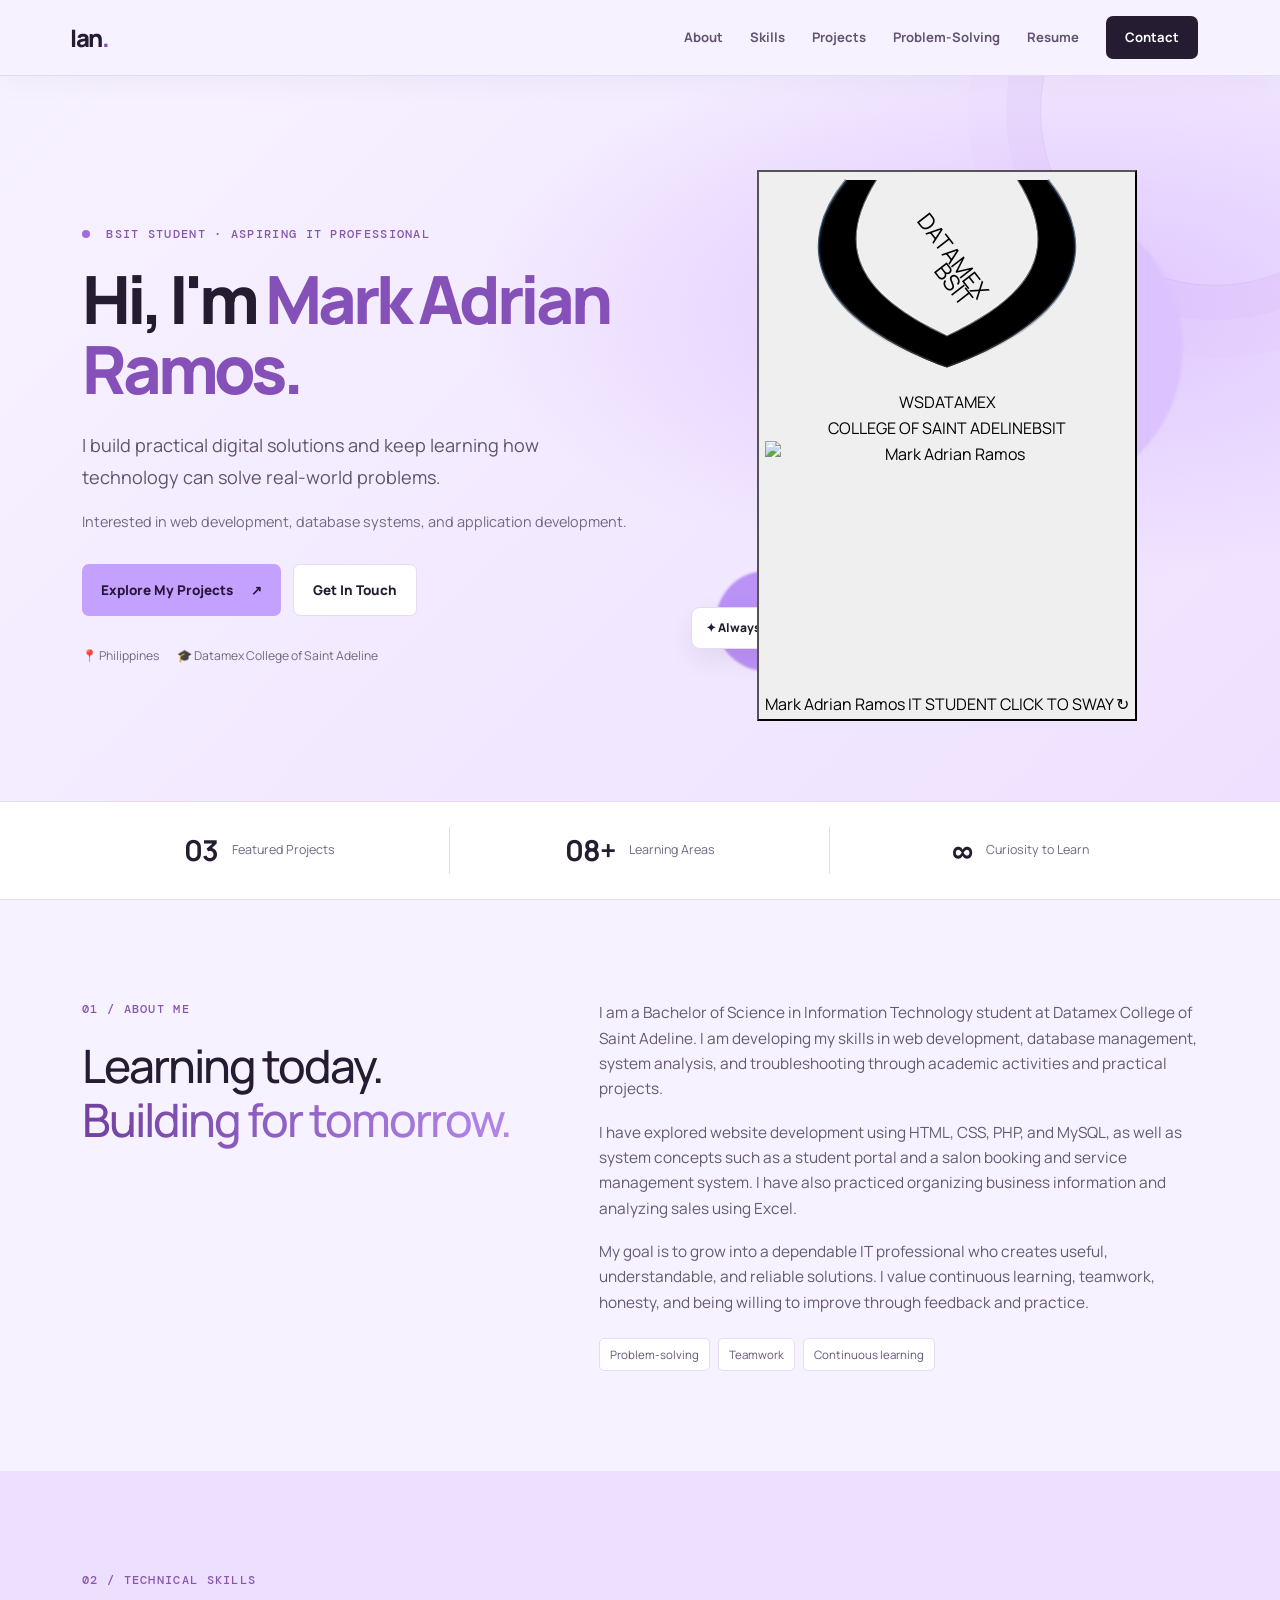
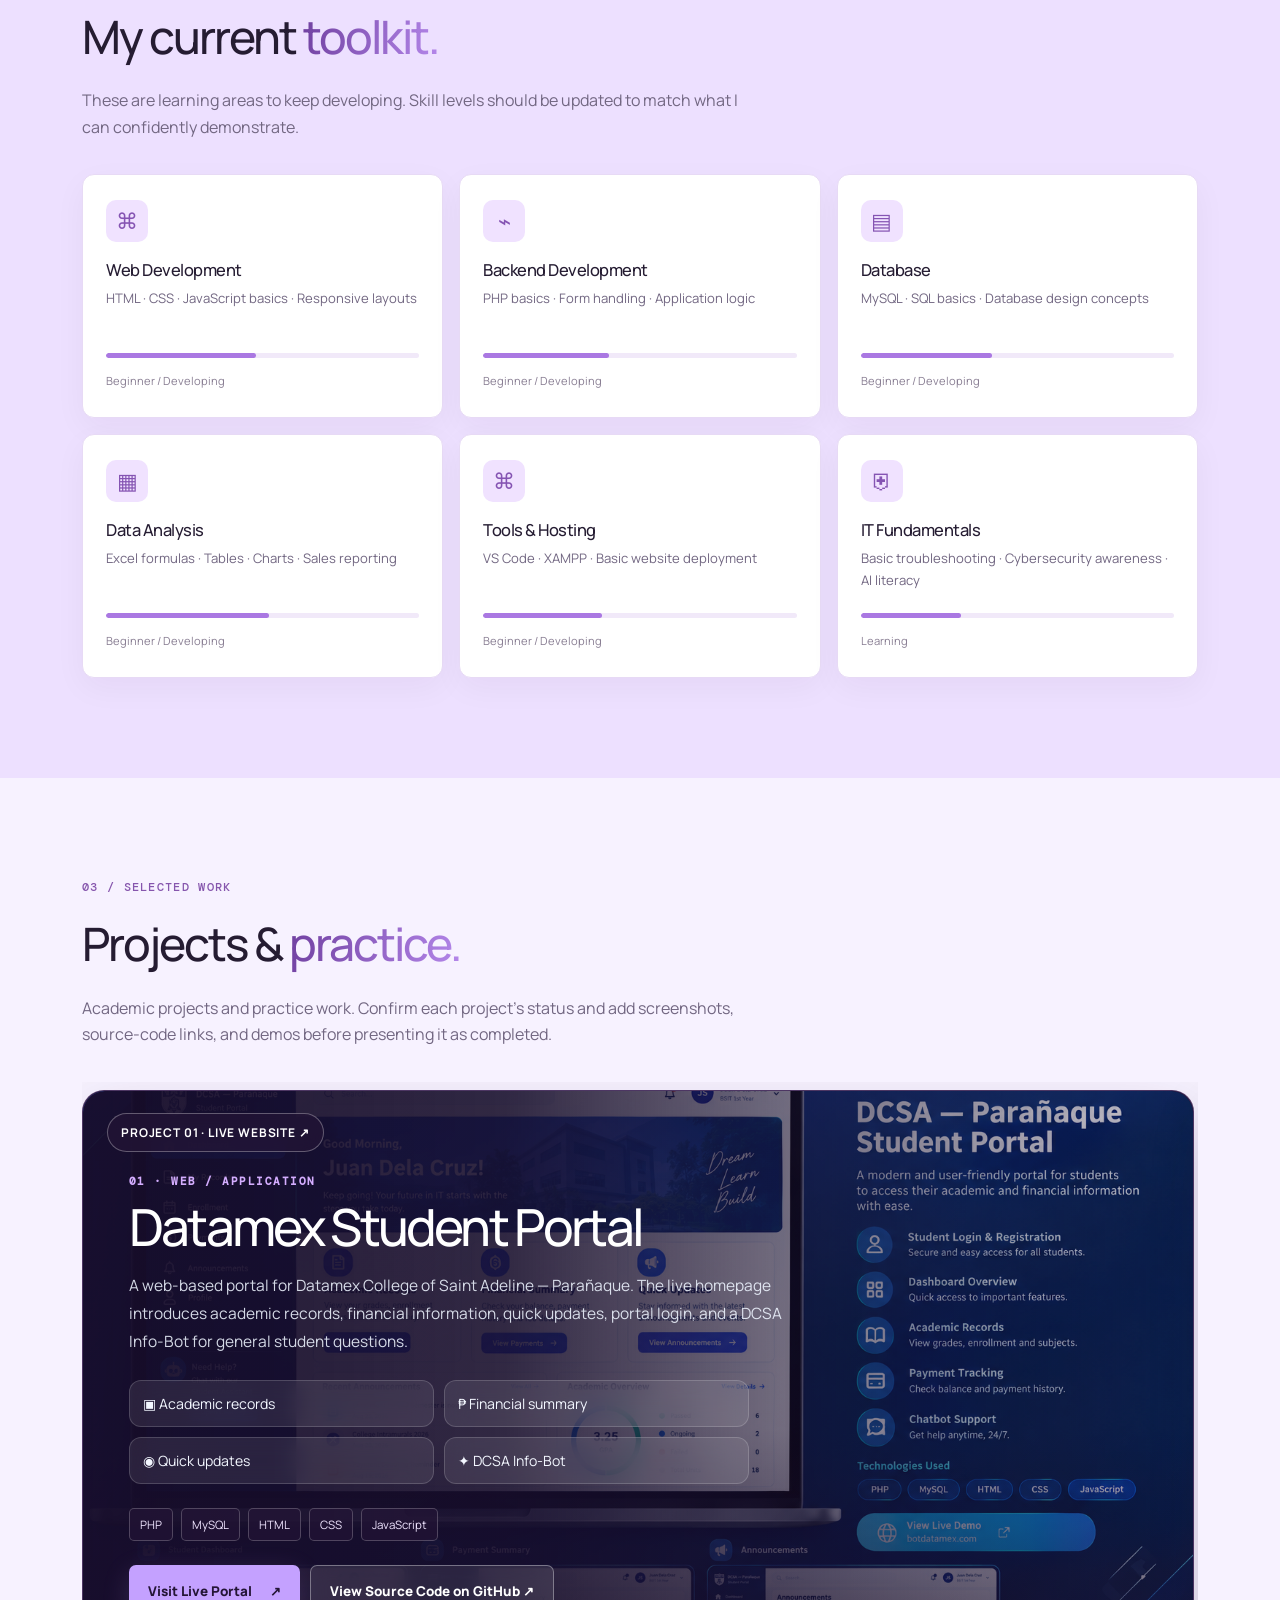
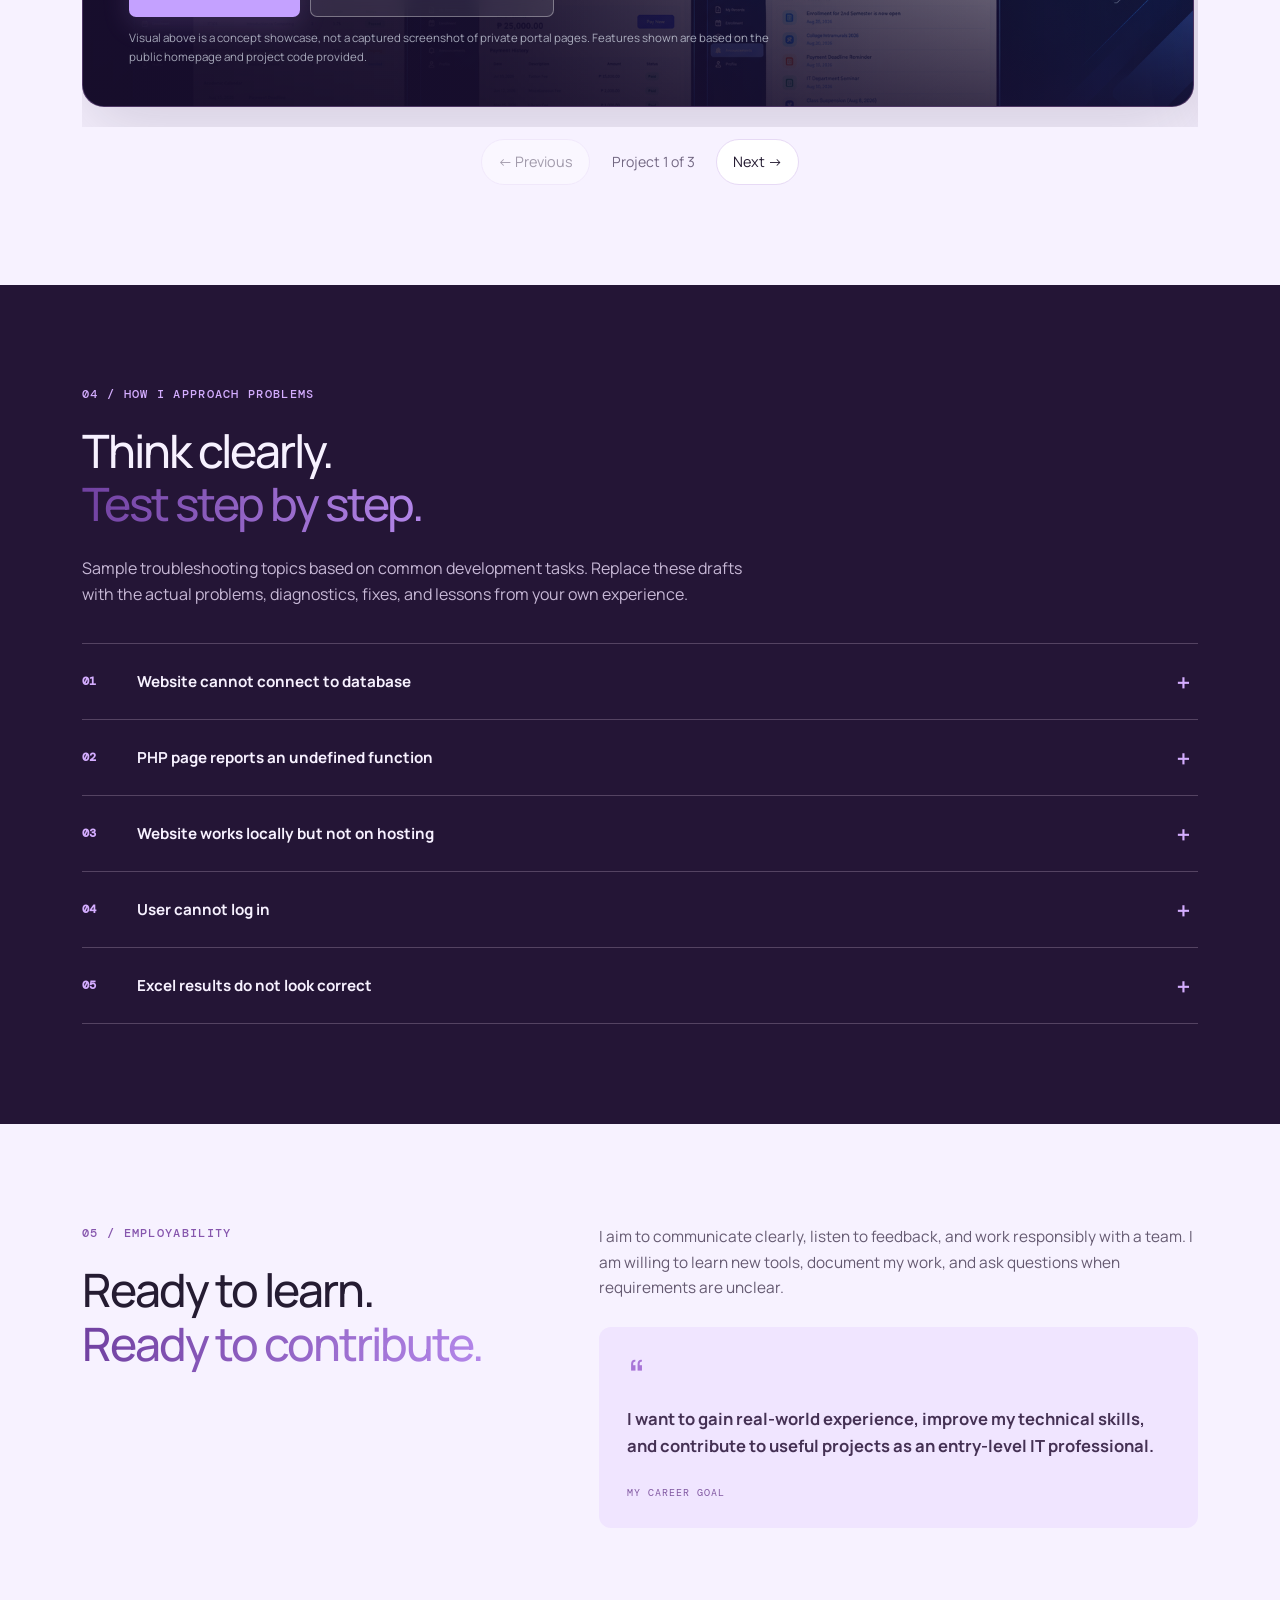
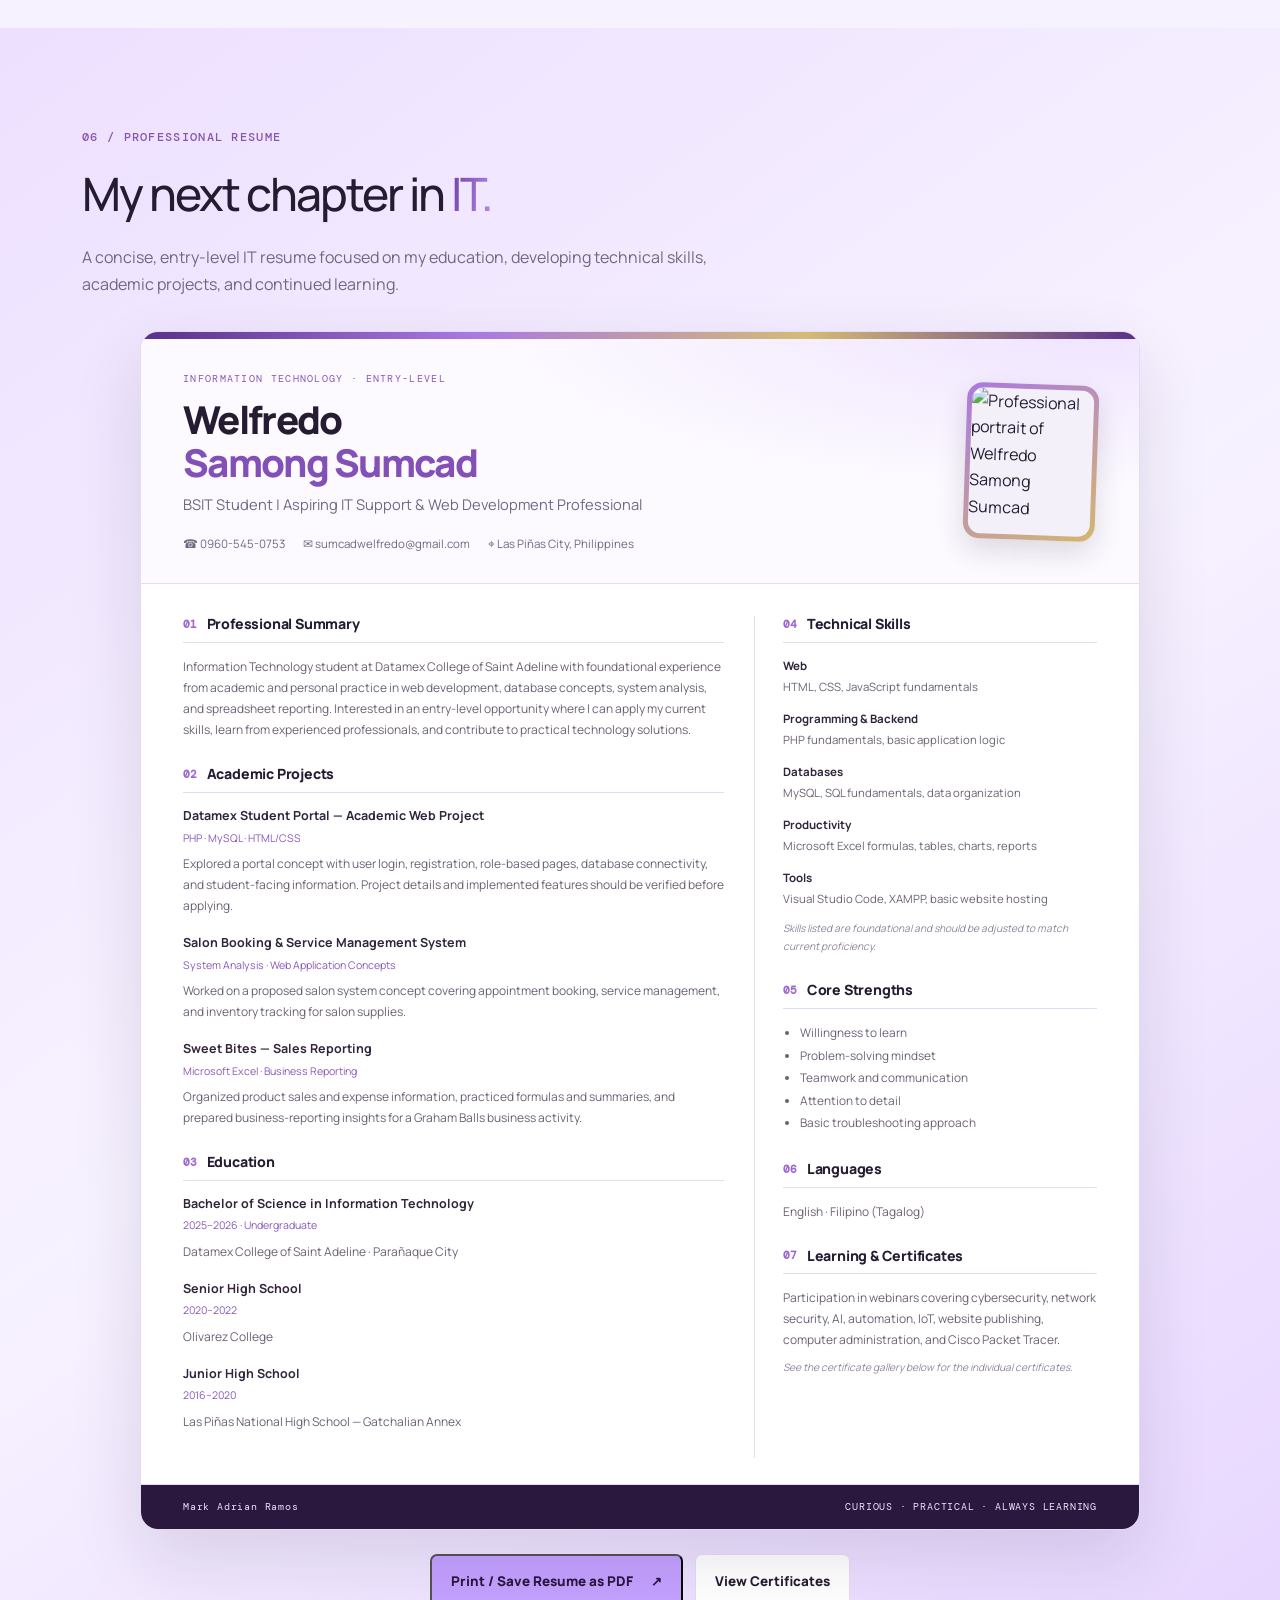
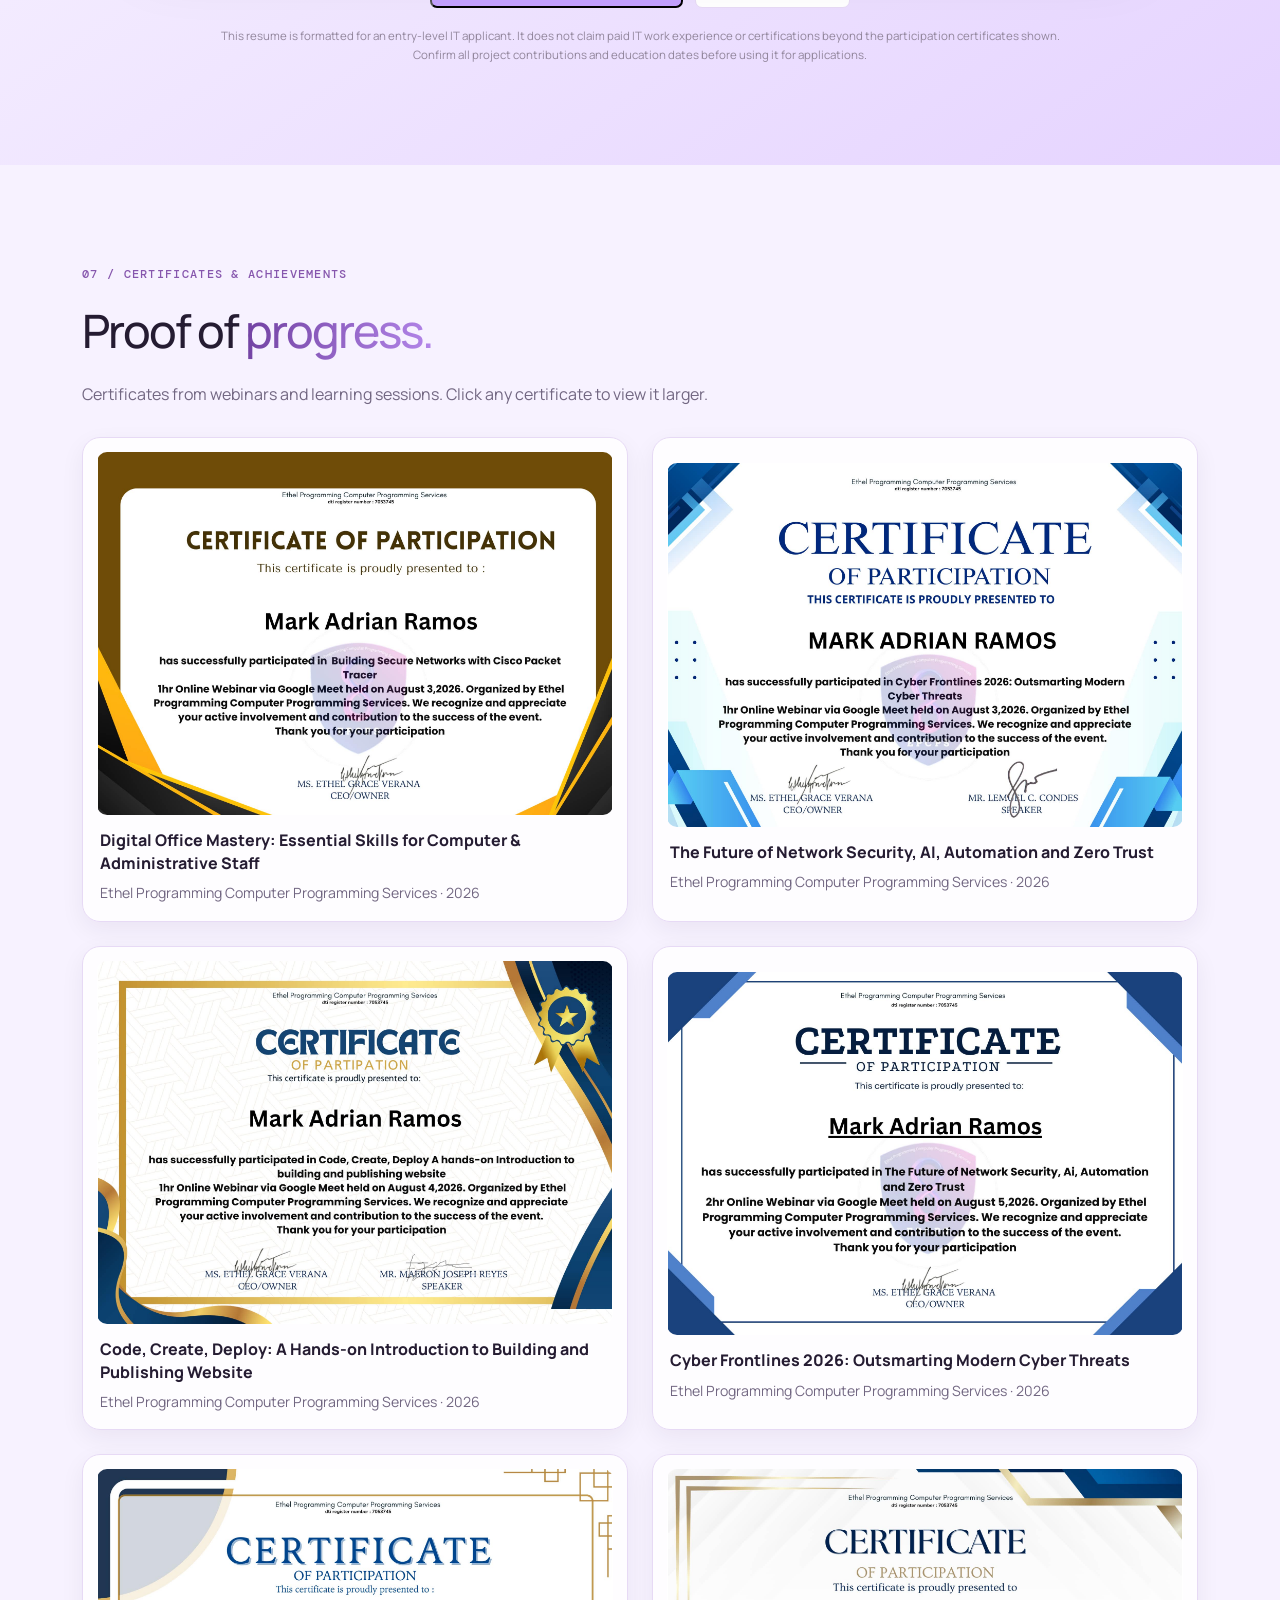
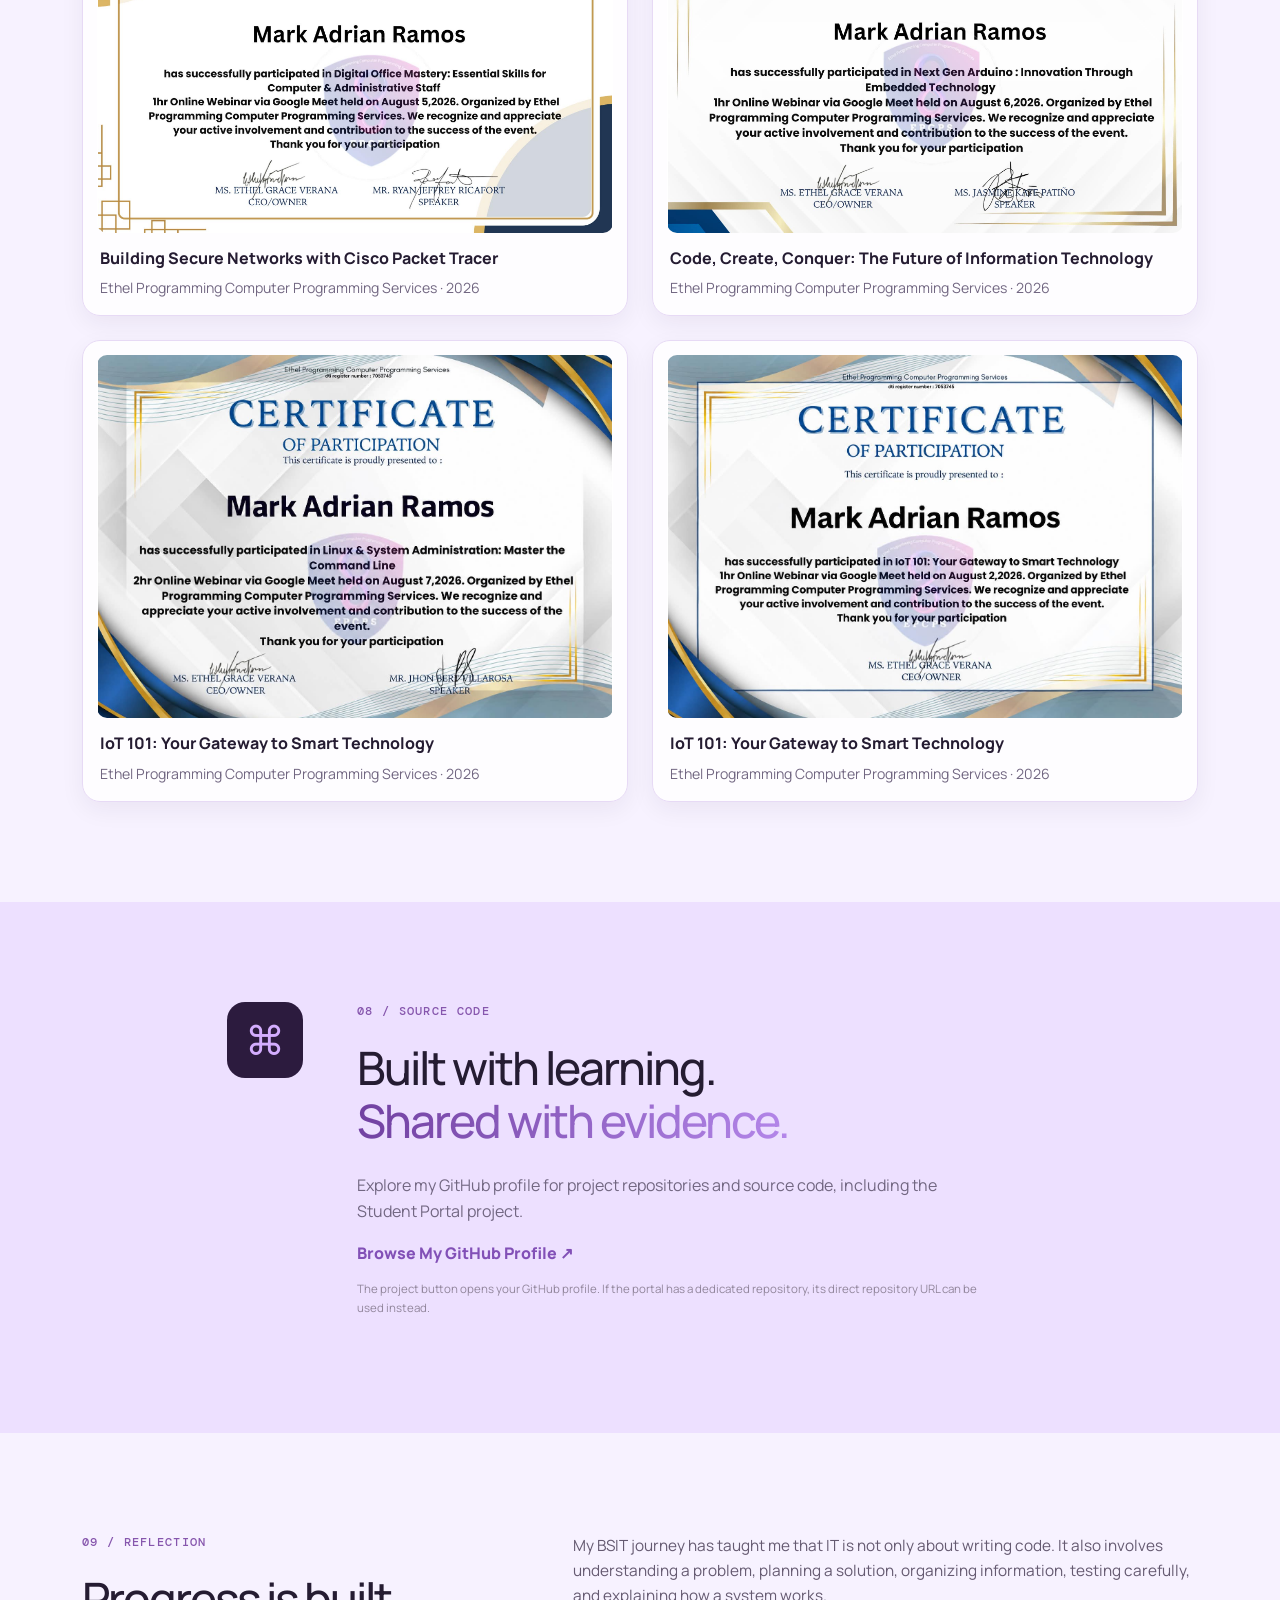
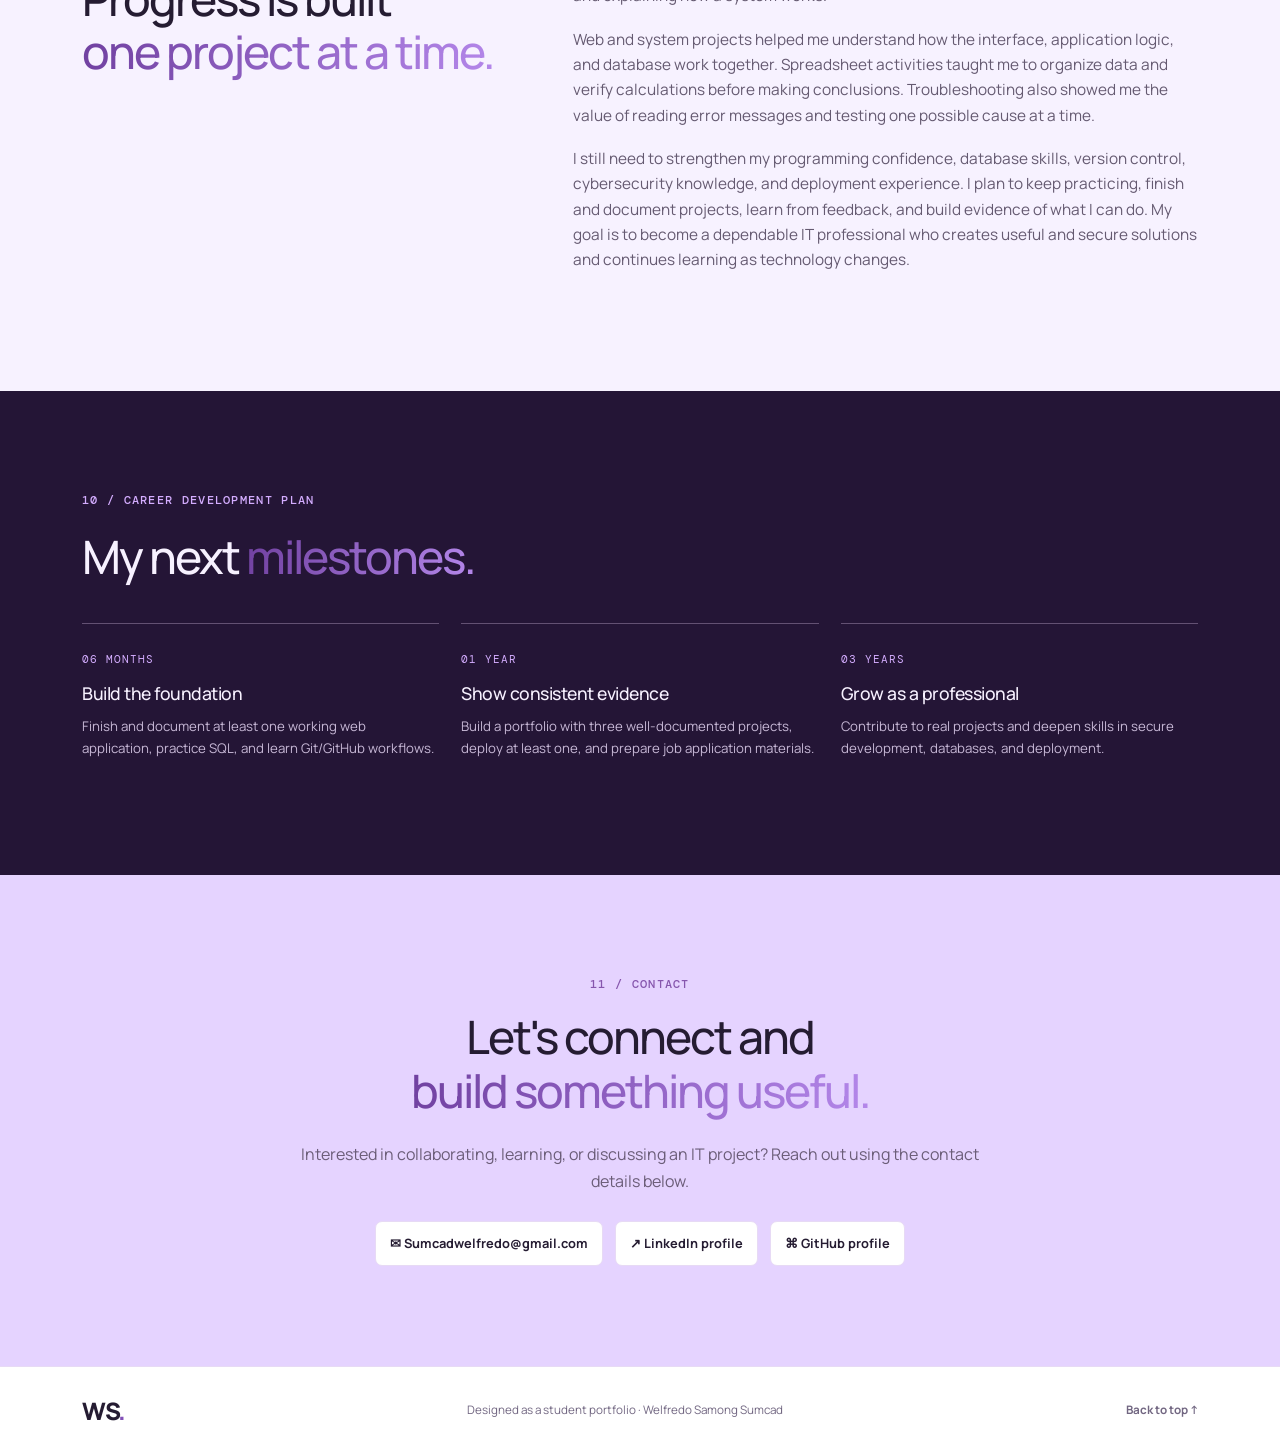
==== commit 9d32d809: "Update index.html" ====
--- a/index.html
+++ b/index.html
@@ -243,32 +243,36 @@
     <section class="section" id="certificates">
       <div class="container"><p class="eyebrow">07 / CERTIFICATES & ACHIEVEMENTS</p><h2>Proof of <span>progress.</span></h2><p class="certificate-intro">Certificates from webinars and learning sessions. Click any certificate to view it larger.</p>
         <div class="certificate-grid">
-          <button class="certificate-card" type="button" data-certificate="certificates/certificate-1.png" aria-label="View certificate: Digital Office Mastery: Essential Skills for Computer & Administrative Staff">
-            <span class="certificate-image-wrap"><img src="certificates/certificate-1.png" alt="Certificate of participation: Digital Office Mastery: Essential Skills for Computer & Administrative Staff" loading="lazy"><span class="certificate-zoom">⤢ Click to enlarge</span></span>
+          <button class="certificate-card" type="button" data-certificate="ecert1.jpg" aria-label="View certificate: Digital Office Mastery: Essential Skills for Computer & Administrative Staff">
+            <span class="certificate-image-wrap"><img src="ecert1.jpg" alt="Certificate of participation: Digital Office Mastery: Essential Skills for Computer & Administrative Staff" loading="lazy"><span class="certificate-zoom">⤢ Click to enlarge</span></span>
             <span class="certificate-title">Digital Office Mastery: Essential Skills for Computer & Administrative Staff</span><span class="certificate-org">Ethel Programming Computer Programming Services · 2026</span>
           </button>
-          <button class="certificate-card" type="button" data-certificate="certificates/certificate-2.png" aria-label="View certificate: The Future of Network Security, AI, Automation and Zero Trust">
-            <span class="certificate-image-wrap"><img src="certificates/certificate-2.png" alt="Certificate of participation: The Future of Network Security, AI, Automation and Zero Trust" loading="lazy"><span class="certificate-zoom">⤢ Click to enlarge</span></span>
+          <button class="certificate-card" type="button" data-certificate="ecert2.jpg" aria-label="View certificate: The Future of Network Security, AI, Automation and Zero Trust">
+            <span class="certificate-image-wrap"><img src="ecert2.jpg" alt="Certificate of participation: The Future of Network Security, AI, Automation and Zero Trust" loading="lazy"><span class="certificate-zoom">⤢ Click to enlarge</span></span>
             <span class="certificate-title">The Future of Network Security, AI, Automation and Zero Trust</span><span class="certificate-org">Ethel Programming Computer Programming Services · 2026</span>
           </button>
-          <button class="certificate-card" type="button" data-certificate="certificates/certificate-3.png" aria-label="View certificate: Code, Create, Deploy: A Hands-on Introduction to Building and Publishing Website">
-            <span class="certificate-image-wrap"><img src="certificates/certificate-3.png" alt="Certificate of participation: Code, Create, Deploy: A Hands-on Introduction to Building and Publishing Website" loading="lazy"><span class="certificate-zoom">⤢ Click to enlarge</span></span>
+          <button class="certificate-card" type="button" data-certificate="ecert3.jpg" aria-label="View certificate: Code, Create, Deploy: A Hands-on Introduction to Building and Publishing Website">
+            <span class="certificate-image-wrap"><img src="ecert3.jpg" alt="Certificate of participation: Code, Create, Deploy: A Hands-on Introduction to Building and Publishing Website" loading="lazy"><span class="certificate-zoom">⤢ Click to enlarge</span></span>
             <span class="certificate-title">Code, Create, Deploy: A Hands-on Introduction to Building and Publishing Website</span><span class="certificate-org">Ethel Programming Computer Programming Services · 2026</span>
           </button>
-          <button class="certificate-card" type="button" data-certificate="certificates/certificate-4.png" aria-label="View certificate: Cyber Frontlines 2026: Outsmarting Modern Cyber Threats">
-            <span class="certificate-image-wrap"><img src="certificates/certificate-4.png" alt="Certificate of participation: Cyber Frontlines 2026: Outsmarting Modern Cyber Threats" loading="lazy"><span class="certificate-zoom">⤢ Click to enlarge</span></span>
+          <button class="certificate-card" type="button" data-certificate="ecert4.jpg" aria-label="View certificate: Cyber Frontlines 2026: Outsmarting Modern Cyber Threats">
+            <span class="certificate-image-wrap"><img src="ecert4.jpg" alt="Certificate of participation: Cyber Frontlines 2026: Outsmarting Modern Cyber Threats" loading="lazy"><span class="certificate-zoom">⤢ Click to enlarge</span></span>
             <span class="certificate-title">Cyber Frontlines 2026: Outsmarting Modern Cyber Threats</span><span class="certificate-org">Ethel Programming Computer Programming Services · 2026</span>
           </button>
-          <button class="certificate-card" type="button" data-certificate="certificates/certificate-5.png" aria-label="View certificate: Building Secure Networks with Cisco Packet Tracer">
-            <span class="certificate-image-wrap"><img src="certificates/certificate-5.png" alt="Certificate of participation: Building Secure Networks with Cisco Packet Tracer" loading="lazy"><span class="certificate-zoom">⤢ Click to enlarge</span></span>
+          <button class="certificate-card" type="button" data-certificate="ecert5.jpg" aria-label="View certificate: Building Secure Networks with Cisco Packet Tracer">
+            <span class="certificate-image-wrap"><img src="ecert5.jpg" alt="Certificate of participation: Building Secure Networks with Cisco Packet Tracer" loading="lazy"><span class="certificate-zoom">⤢ Click to enlarge</span></span>
             <span class="certificate-title">Building Secure Networks with Cisco Packet Tracer</span><span class="certificate-org">Ethel Programming Computer Programming Services · 2026</span>
           </button>
-          <button class="certificate-card" type="button" data-certificate="certificates/certificate-6.png" aria-label="View certificate: Code, Create, Conquer: The Future of Information Technology">
-            <span class="certificate-image-wrap"><img src="certificates/certificate-6.png" alt="Certificate of participation: Code, Create, Conquer: The Future of Information Technology" loading="lazy"><span class="certificate-zoom">⤢ Click to enlarge</span></span>
+          <button class="certificate-card" type="button" data-certificate="ecert6.jpg" aria-label="View certificate: Code, Create, Conquer: The Future of Information Technology">
+            <span class="certificate-image-wrap"><img src="ecert6.jpg" alt="Certificate of participation: Code, Create, Conquer: The Future of Information Technology" loading="lazy"><span class="certificate-zoom">⤢ Click to enlarge</span></span>
             <span class="certificate-title">Code, Create, Conquer: The Future of Information Technology</span><span class="certificate-org">Ethel Programming Computer Programming Services · 2026</span>
           </button>
-          <button class="certificate-card" type="button" data-certificate="certificates/certificate-7.png" aria-label="View certificate: IoT 101: Your Gateway to Smart Technology">
-            <span class="certificate-image-wrap"><img src="certificates/certificate-7.png" alt="Certificate of participation: IoT 101: Your Gateway to Smart Technology" loading="lazy"><span class="certificate-zoom">⤢ Click to enlarge</span></span>
+          <button class="certificate-card" type="button" data-certificate="ecert7.jpg" aria-label="View certificate: IoT 101: Your Gateway to Smart Technology">
+            <span class="certificate-image-wrap"><img src="ecert7.jpg" alt="Certificate of participation: IoT 101: Your Gateway to Smart Technology" loading="lazy"><span class="certificate-zoom">⤢ Click to enlarge</span></span>
+            <span class="certificate-title">IoT 101: Your Gateway to Smart Technology</span><span class="certificate-org">Ethel Programming Computer Programming Services · 2026</span>
+          </button>
+           <button class="certificate-card" type="button" data-certificate="ecert8.jpg" aria-label="View certificate: IoT 101: Your Gateway to Smart Technology">
+            <span class="certificate-image-wrap"><img src="ecert8.jpg" alt="Certificate of participation: IoT 101: Your Gateway to Smart Technology" loading="lazy"><span class="certificate-zoom">⤢ Click to enlarge</span></span>
             <span class="certificate-title">IoT 101: Your Gateway to Smart Technology</span><span class="certificate-org">Ethel Programming Computer Programming Services · 2026</span>
           </button>
         </div></div>
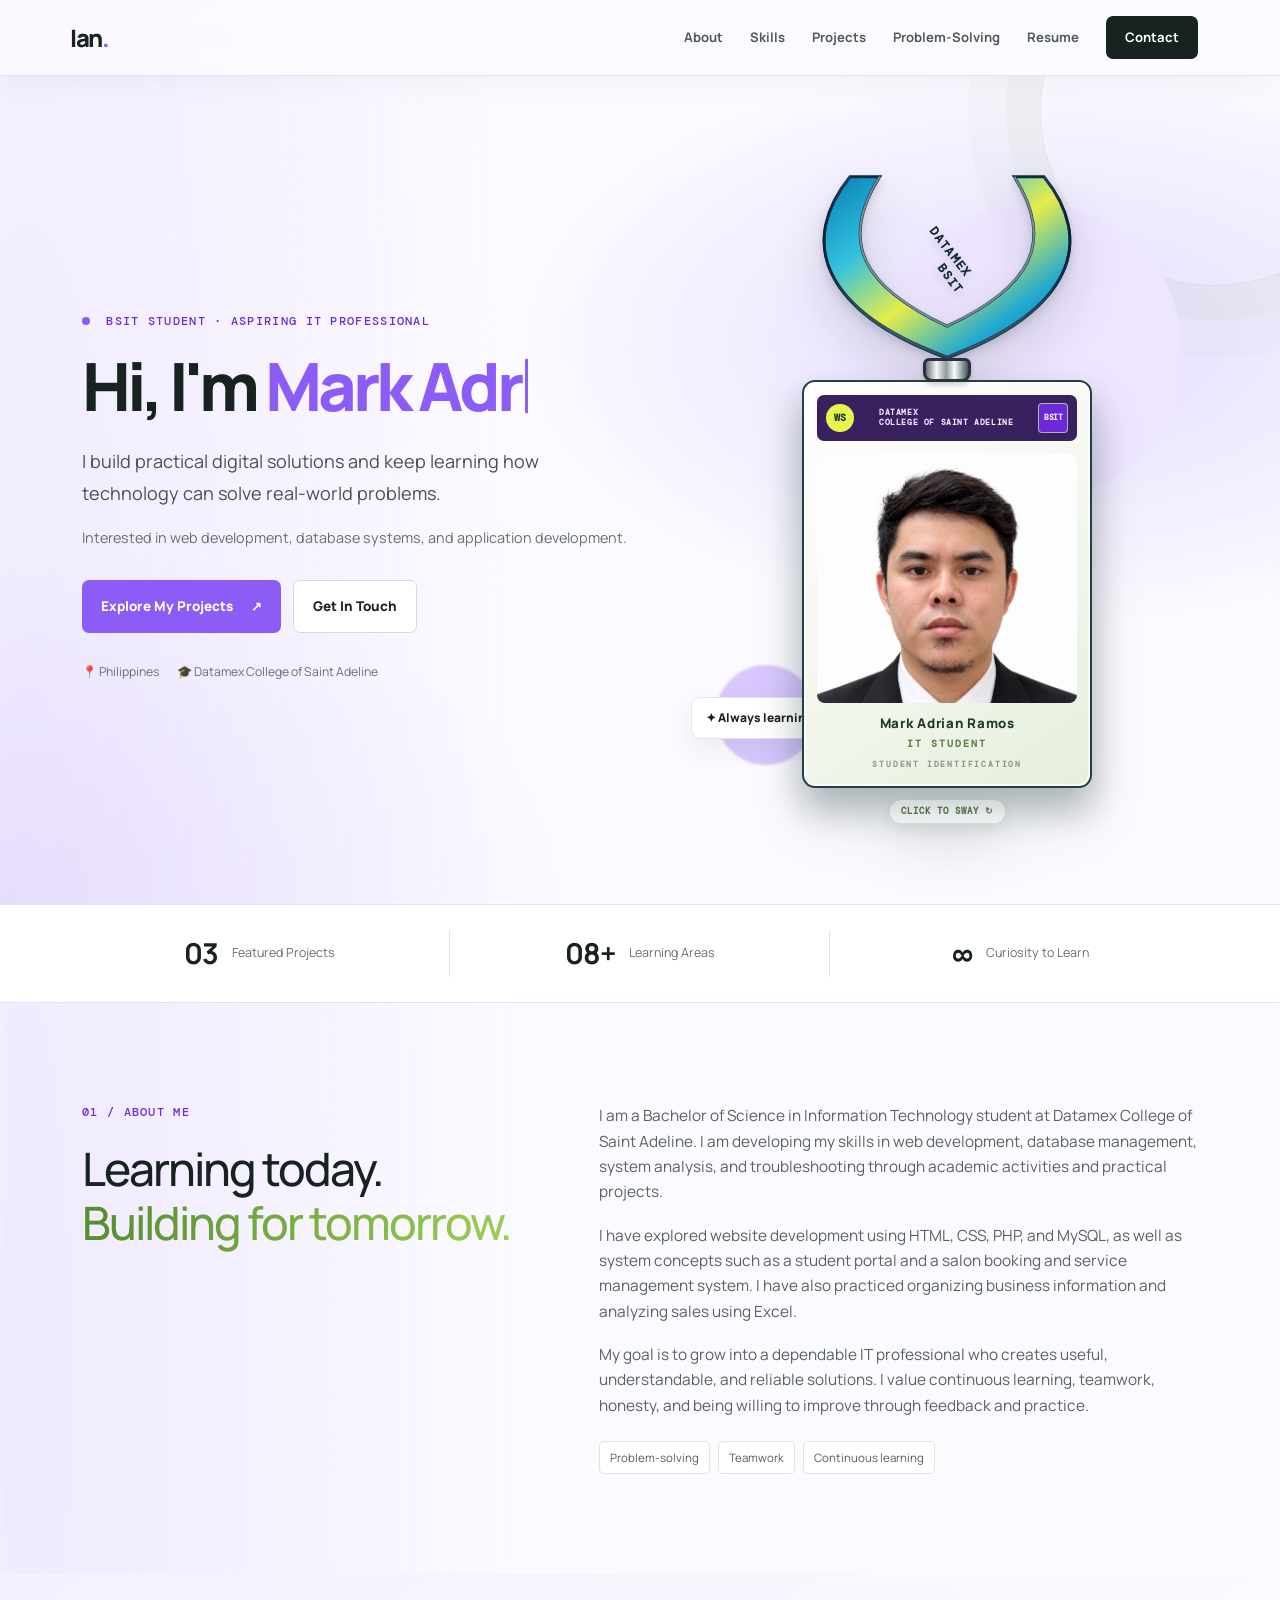
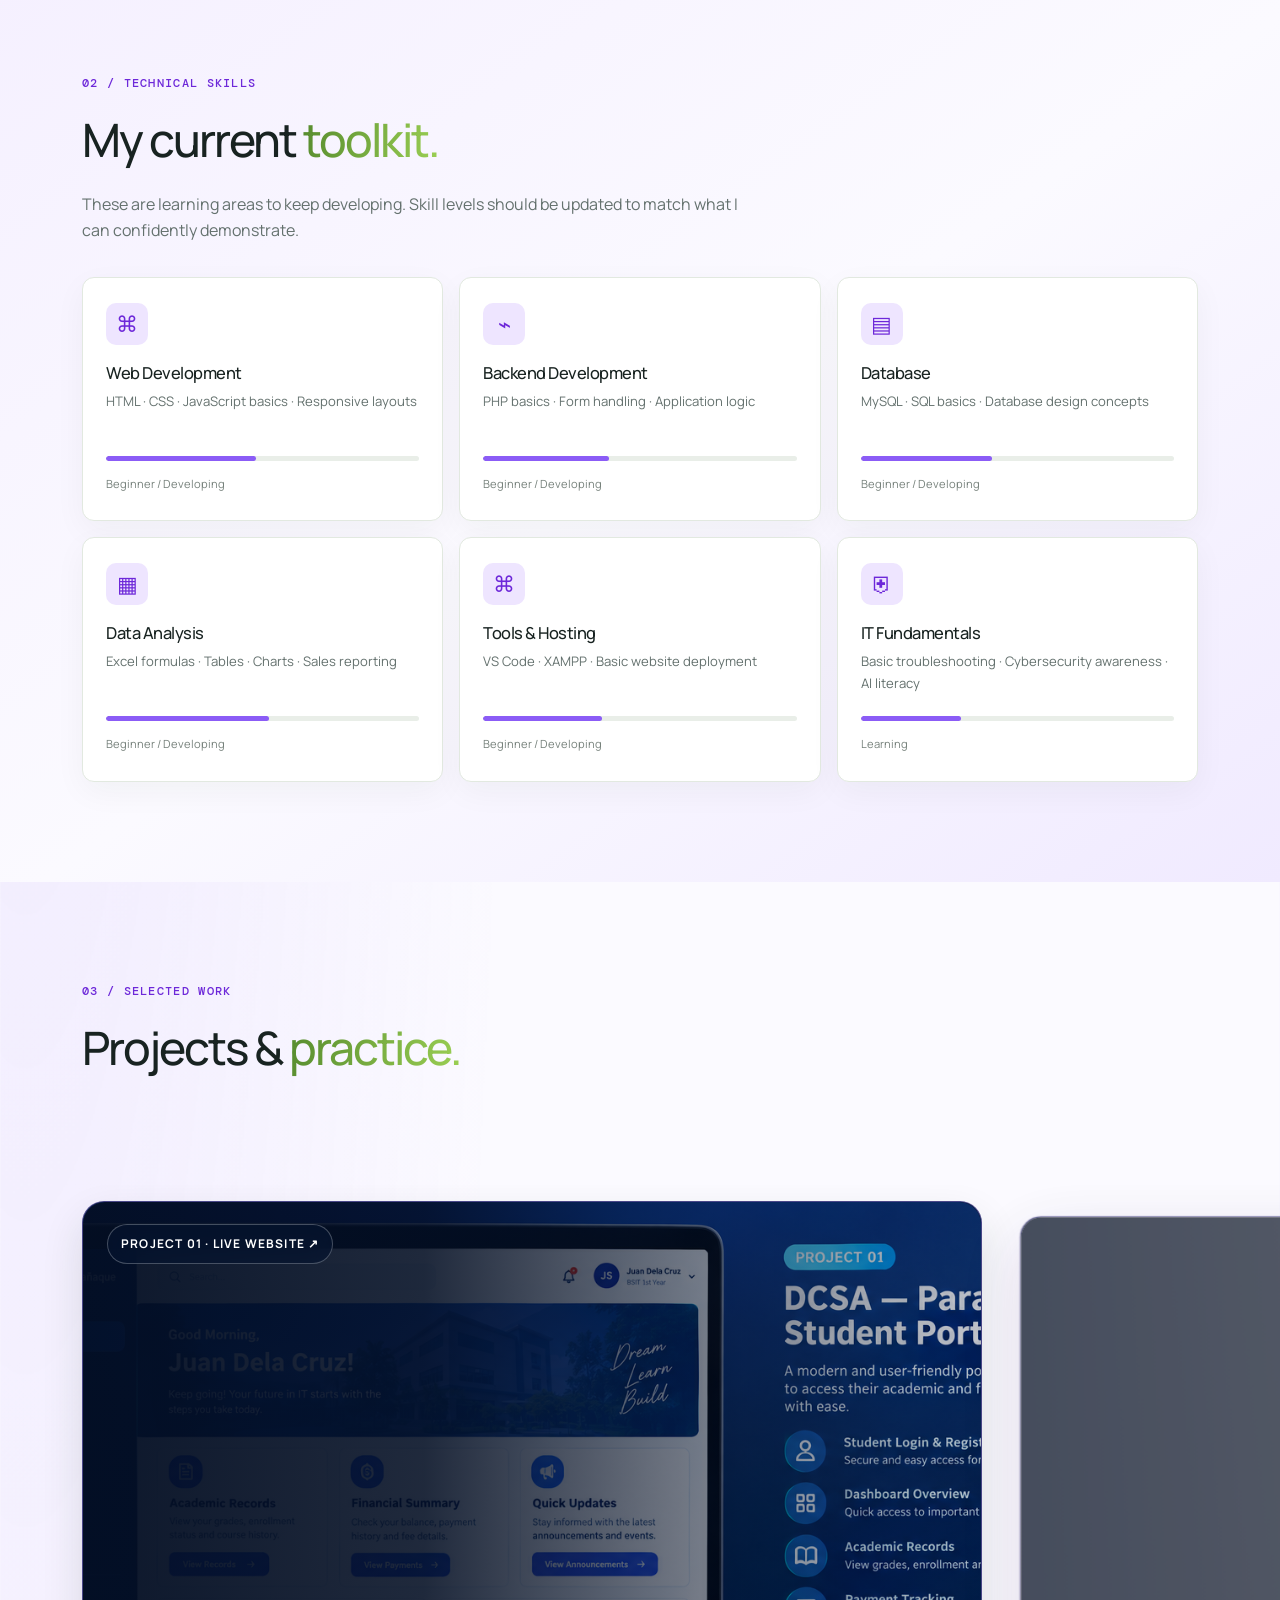
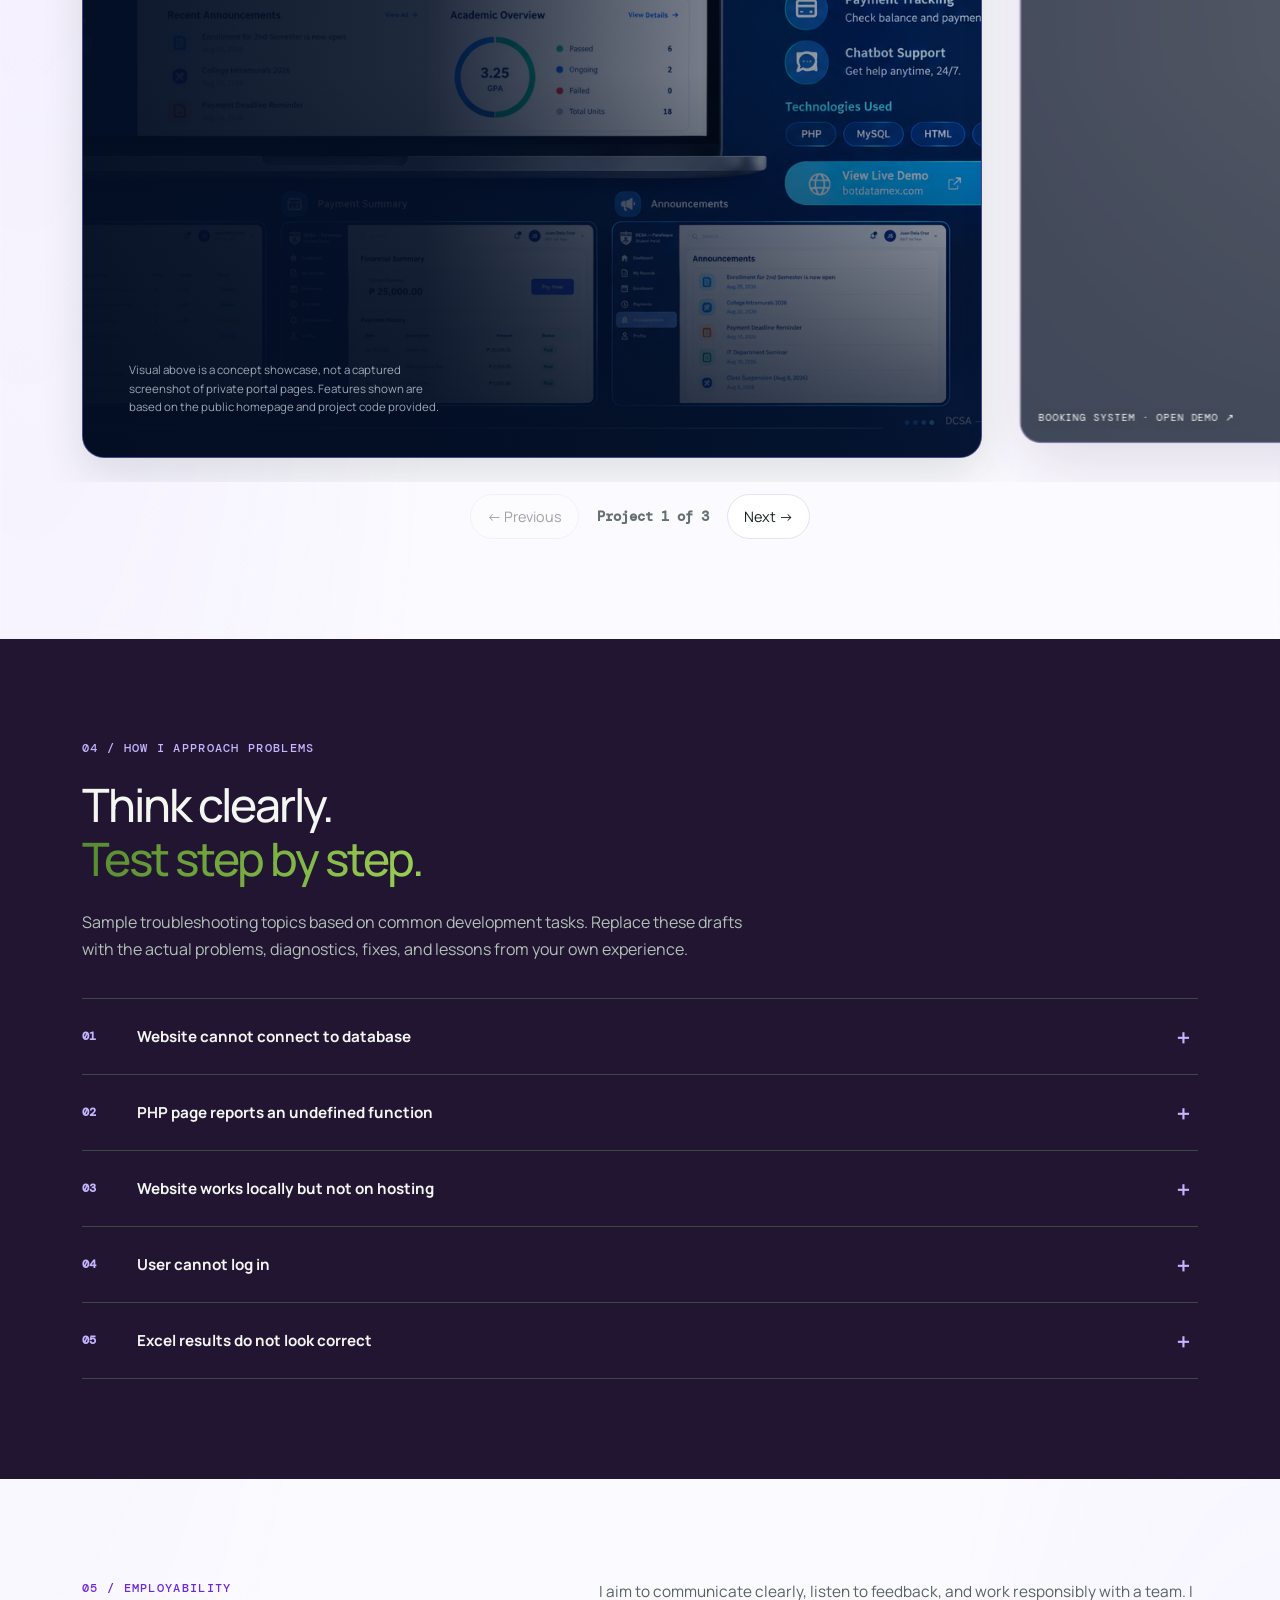
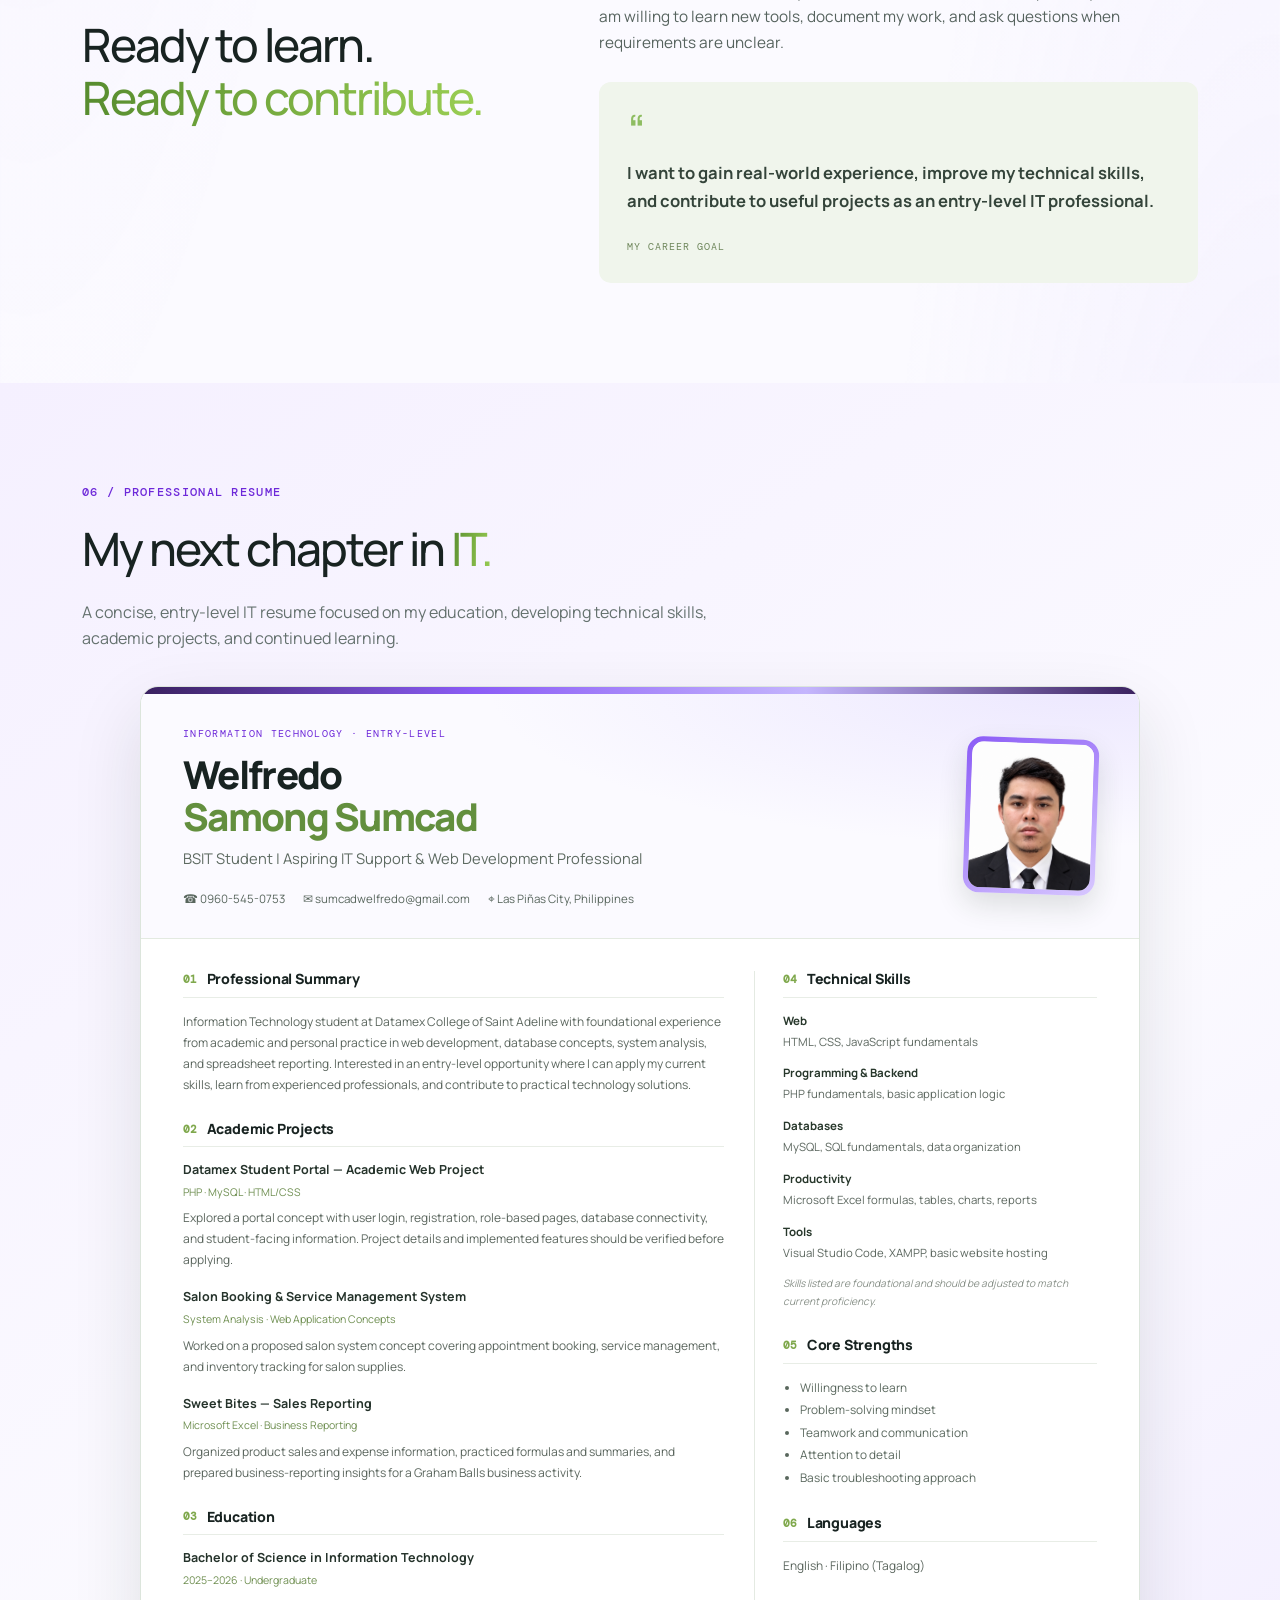
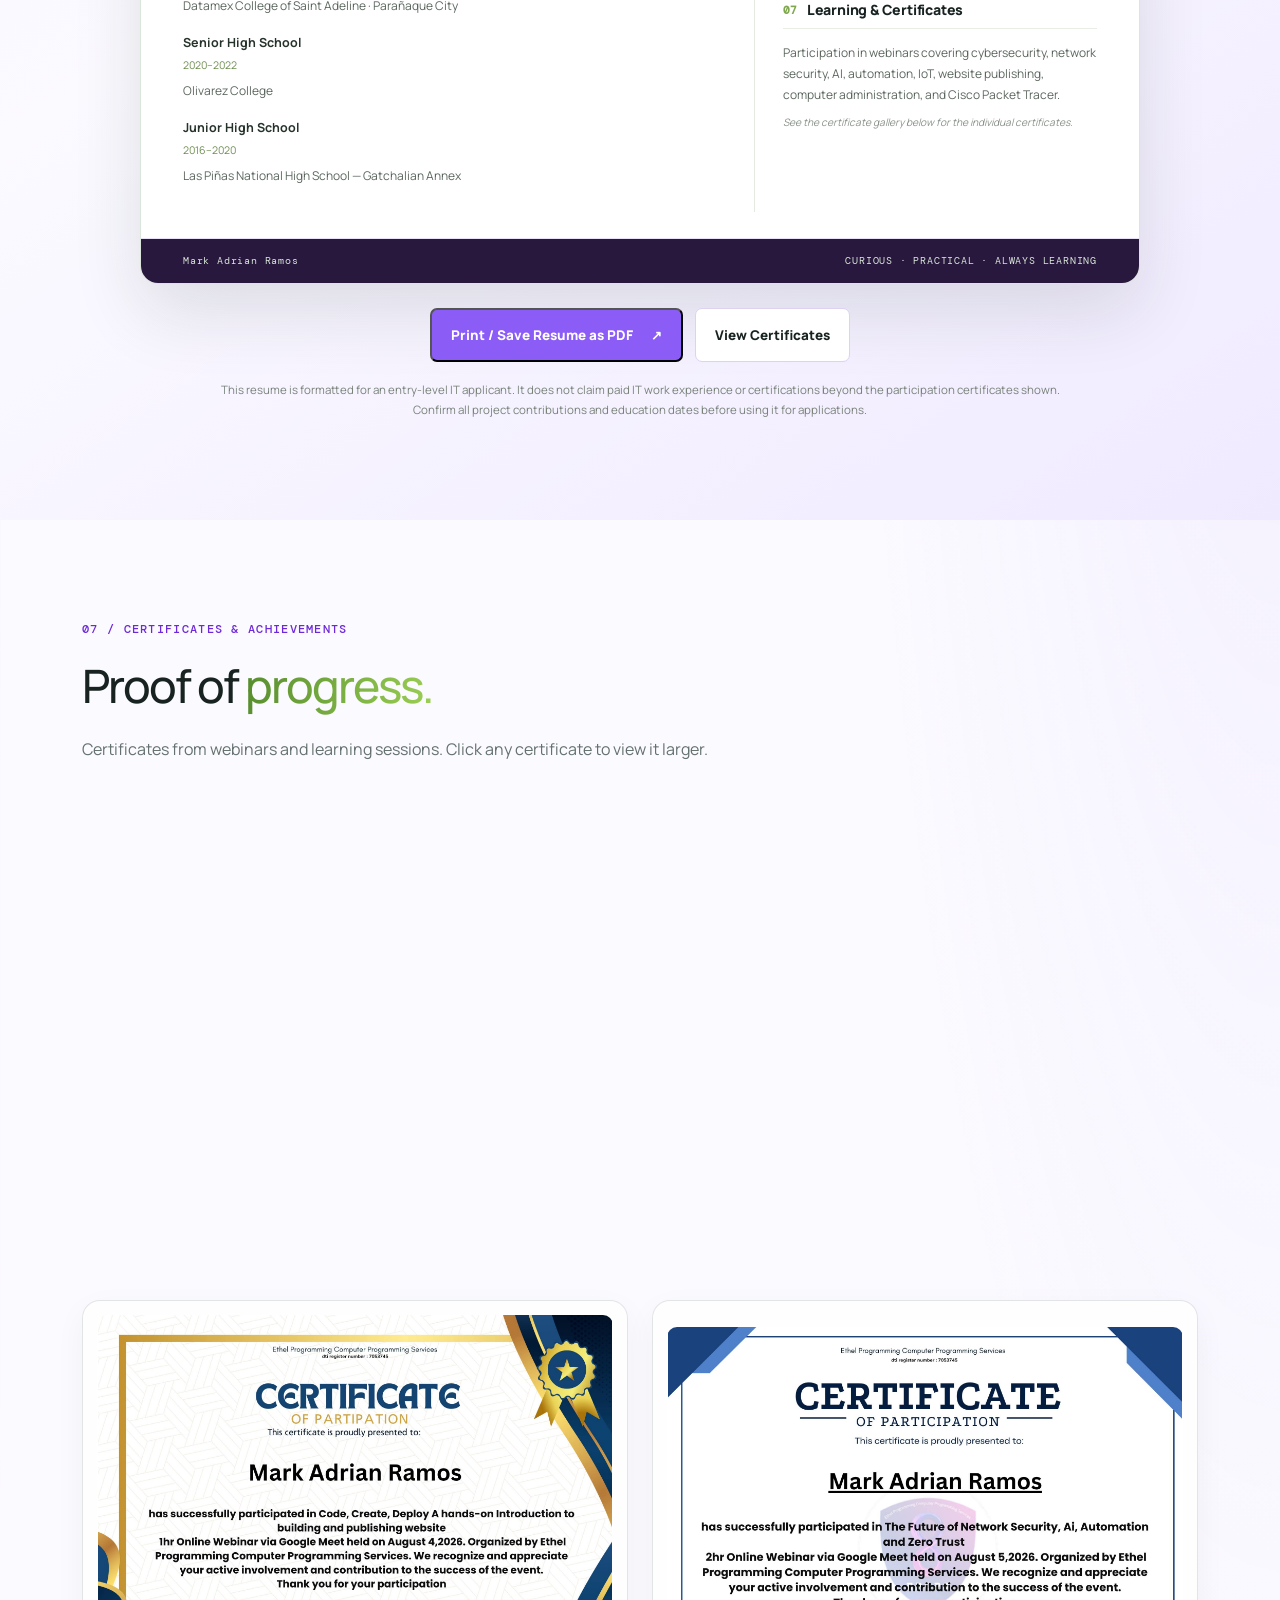
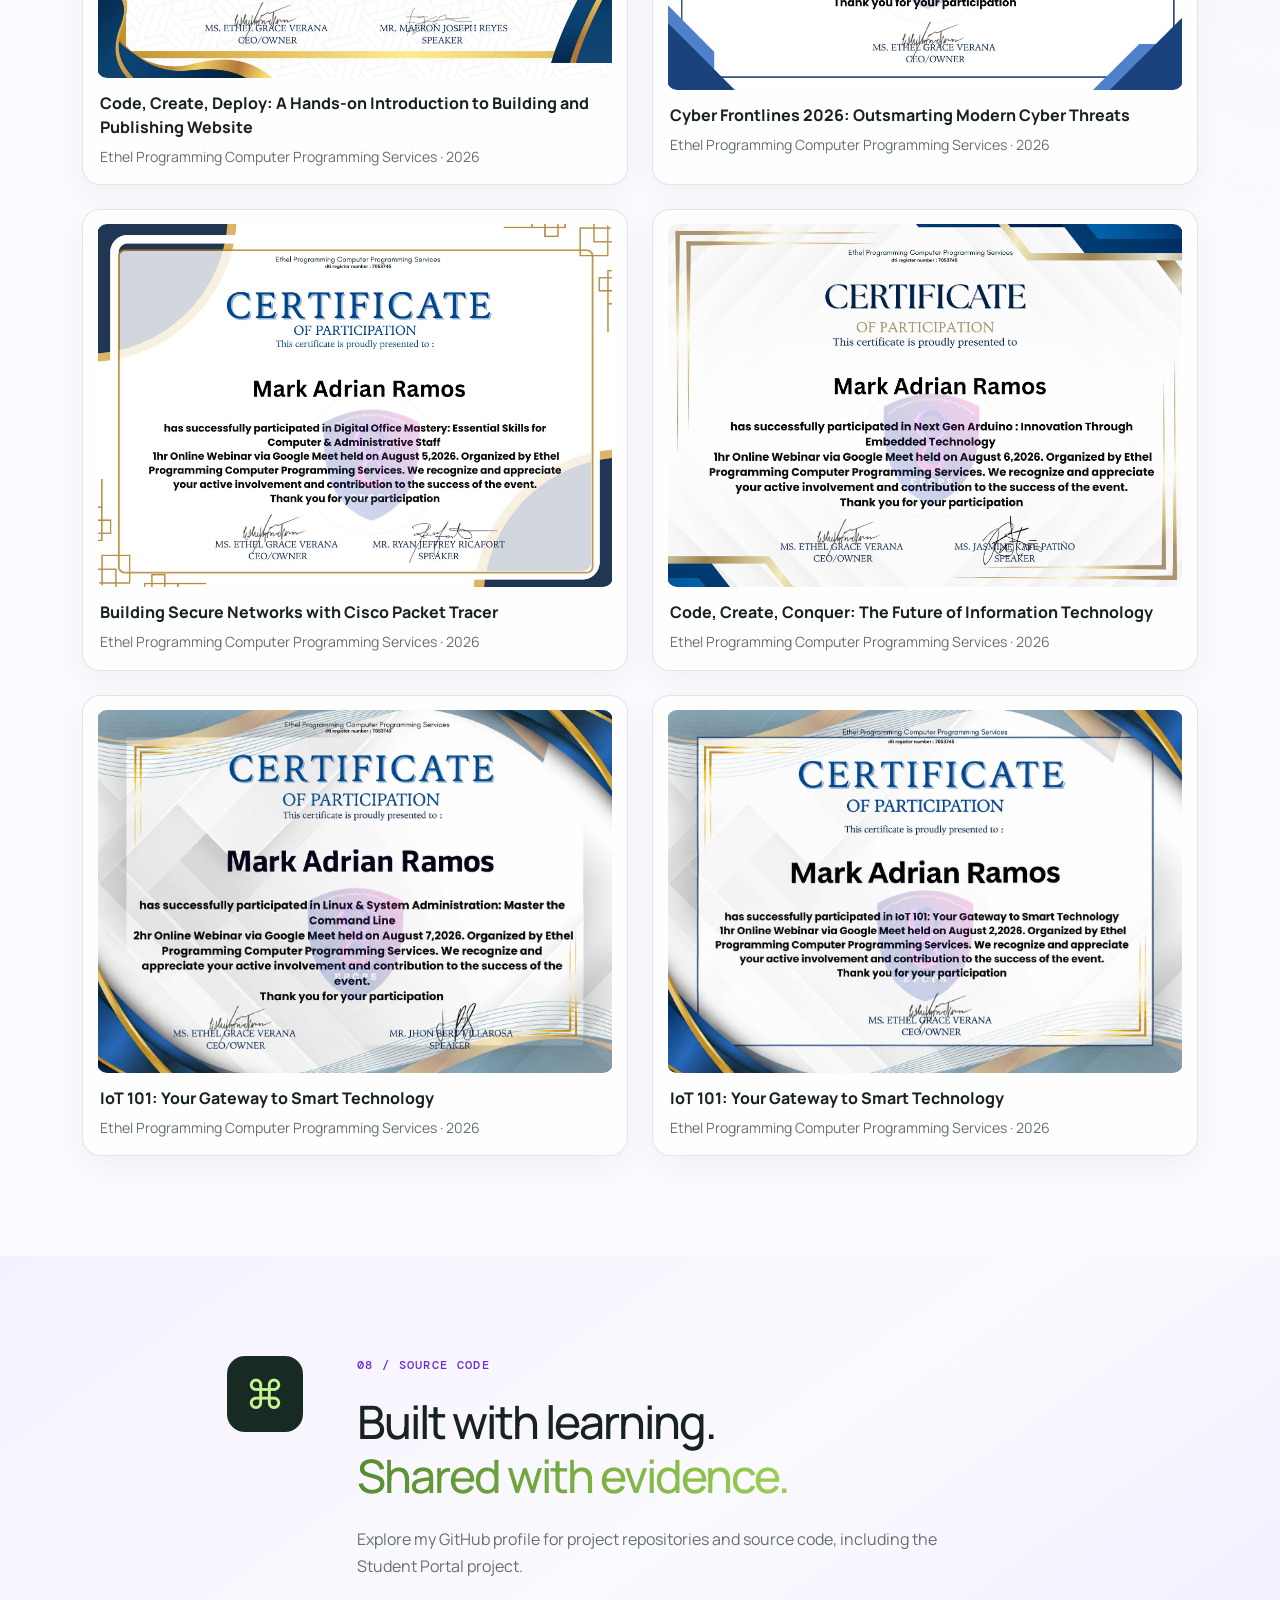
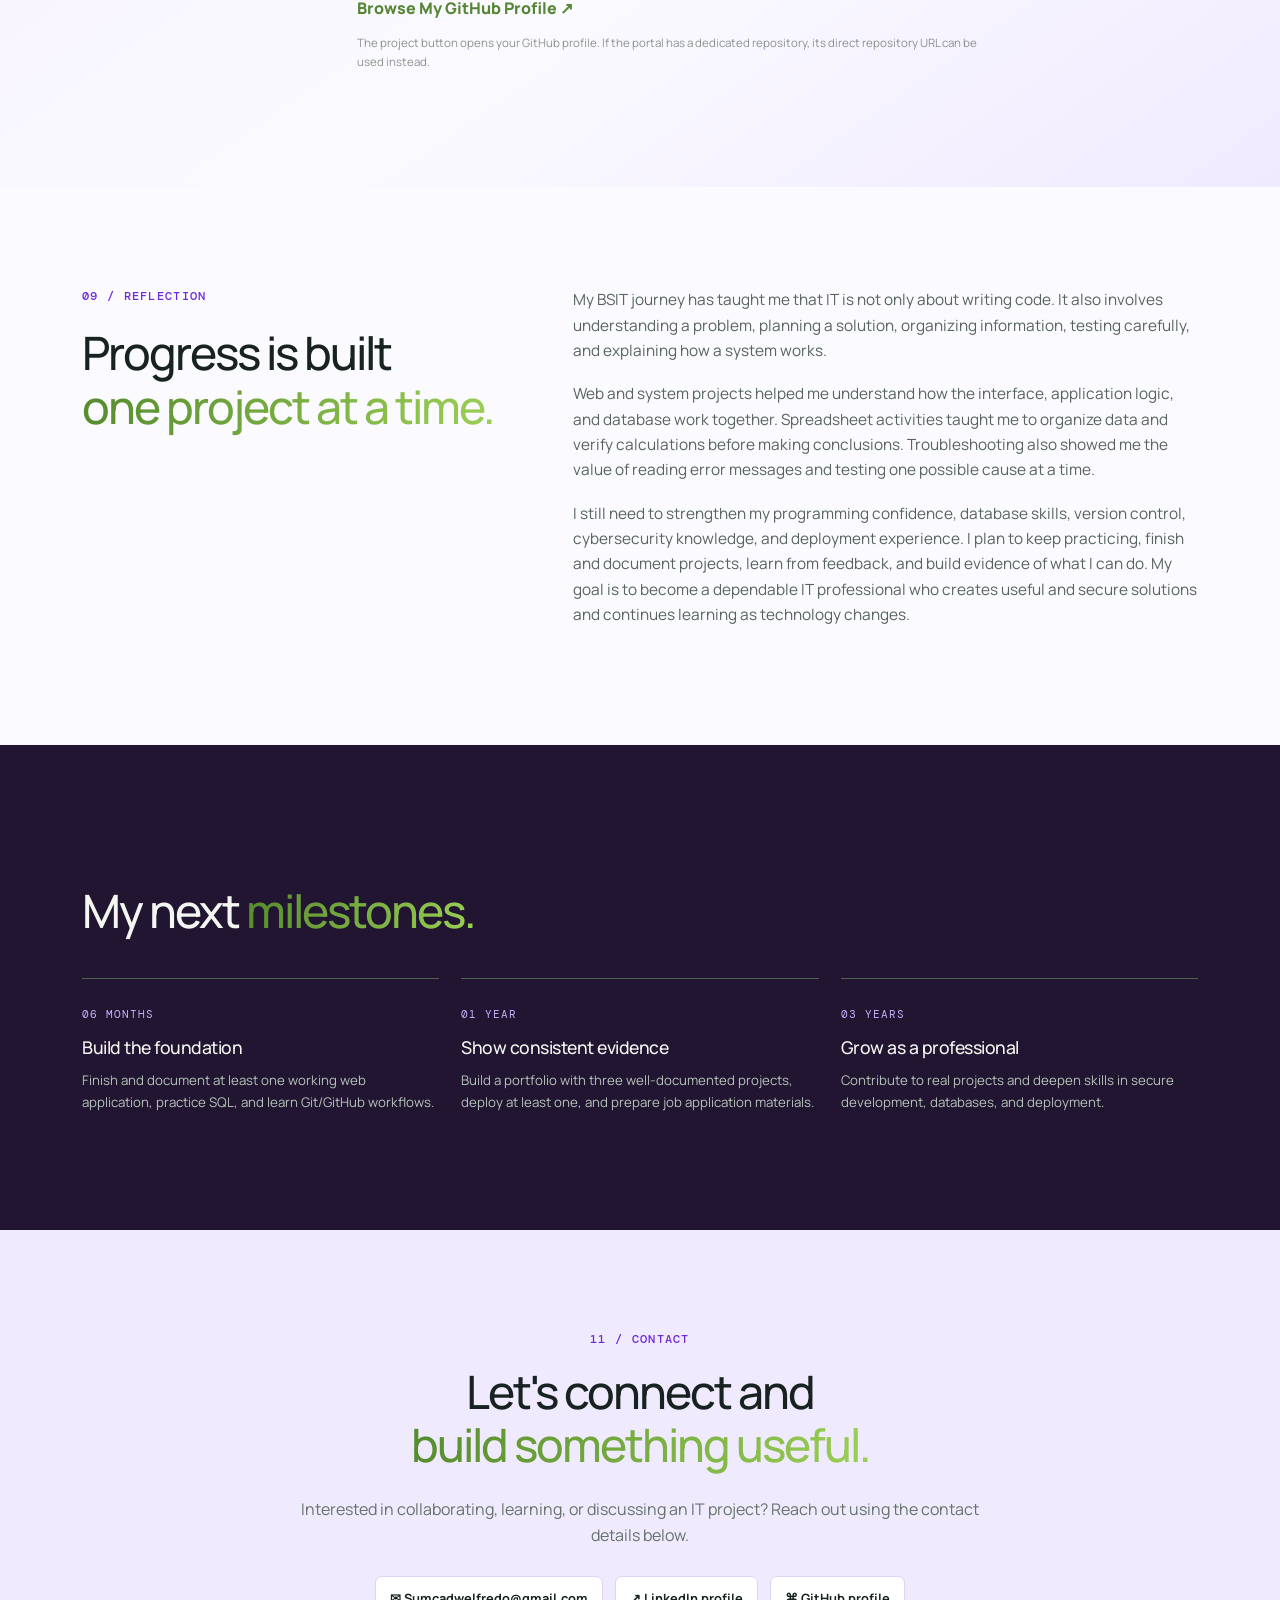
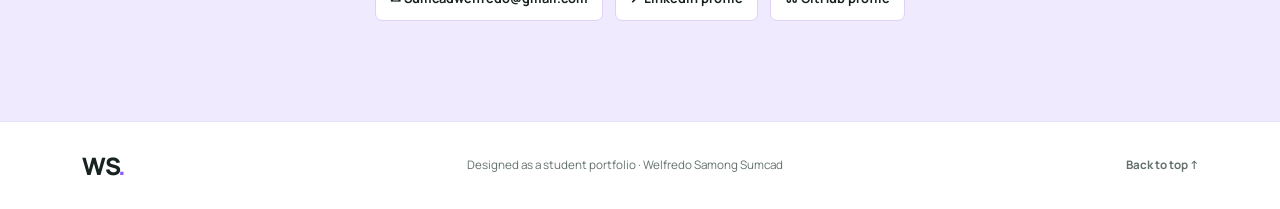
==== commit 2725268d: "Update index.html" ====
--- a/index.html
+++ b/index.html
@@ -160,12 +160,12 @@
             <div class="project-content"><div class="project-type">01 · WEB / APPLICATION</div><h3>Datamex Student Portal</h3><p>A web-based portal for Datamex College of Saint Adeline — Parañaque. The live homepage introduces academic records, financial information, quick updates, portal login, and a DCSA Info-Bot for general student questions.</p><div class="portal-feature-list"><span>▣ Academic records</span><span>₱ Financial summary</span><span>◉ Quick updates</span><span>✦ DCSA Info-Bot</span></div><div class="tech-tags"><span>PHP</span><span>MySQL</span><span>HTML</span><span>CSS</span><span>JavaScript</span></div><div class="portal-actions"><a class="button primary" href="https://welfredo.github.io/DCSA-STUDENT-PORTAL/">Visit Live Portal <span>↗</span></a><a class="button secondary" href="https://github.com/welfredo/DCSA-STUDENT-PORTAL" target="_blank" rel="noopener">View Source Code on GitHub ↗</a></div><p class="project-status">Visual above is a concept showcase, not a captured screenshot of private portal pages. Features shown are based on the public homepage and project code provided.</p></div>
           </article>
           <article class="project-card project-featured project-portal-showcase">
-            <a class="portal-showcase-image project-demo-image project-visual visual-salon salon-demo-link" href="demos/levy-branzuela-salon/index.html" aria-label="Open Levy Branzuela Salon demo"><div class="salon-circle">LB<span>✦</span></div><div class="salon-lines"><i></i><i></i><i></i></div><span class="visual-label">BOOKING SYSTEM · OPEN DEMO ↗</span></a>
-            <div class="project-content"><div class="project-type">02 · WEB / SYSTEM MANAGEMENT</div><h3>Levy Branzuela Salon Management</h3><p>A booking and service management system concept for organizing appointment requests, salon services, and supplies such as hair products, towels, and nail-care materials.</p><div class="tech-tags"><span>HTML</span><span>CSS</span><span>JavaScript</span><span>Local Storage</span></div><div class="portal-actions"><a class="button primary" href="demos/levy-branzuela-salon/index.html">Open Live Demo <span>↗</span></a><a class="button secondary" href="demos/levy-branzuela-salon/README.md">Project Details ↗</a></div><p class="project-status">Front-end prototype. Booking requests are saved only in the visitor's browser; no real salon backend is connected.</p></div>
+            <a class="portal-showcase-image project-demo-image project-visual visual-salon salon-demo-link" href="https://welfredo.github.io/Levy-Branzuela/" aria-label="Open Levy Branzuela Salon demo"><div class="salon-circle">LB<span>✦</span></div><div class="salon-lines"><i></i><i></i><i></i></div><span class="visual-label">BOOKING SYSTEM · OPEN DEMO ↗</span></a>
+            <div class="project-content"><div class="project-type">02 · WEB / SYSTEM MANAGEMENT</div><h3>Levy Branzuela Salon Management</h3><p>A booking and service management system concept for organizing appointment requests, salon services, and supplies such as hair products, towels, and nail-care materials.</p><div class="tech-tags"><span>HTML</span><span>CSS</span><span>JavaScript</span><span>Local Storage</span></div><div class="portal-actions"><a class="button primary" href="https://welfredo.github.io/Levy-Branzuela/">Open Live Demo <span>↗</span></a><a class="button secondary" href="https://github.com/welfredo/Levy-Branzuela">Project Details ↗</a></div><p class="project-status">Front-end prototype. Booking requests are saved only in the visitor's browser; no real salon backend is connected.</p></div>
           </article>
           <article class="project-card project-featured project-portal-showcase">
-            <a class="portal-showcase-image project-demo-image project-visual visual-sales sales-demo-link" href="demos/online-store-sales-analysis/index.html" aria-label="Open Online Store Sales Analysis dashboard"><div class="chart-bars"><i style="height:35%"></i><i style="height:62%"></i><i style="height:48%"></i><i style="height:85%"></i><i style="height:70%"></i></div><span class="visual-label">BUSINESS ANALYTICS · OPEN DASHBOARD ↗</span></a>
-            <div class="project-content"><div class="project-type">03 · DATA / EXCEL ANALYTICS</div><h3>Online Store Sales Analysis</h3><p>An interactive dashboard based on the Case Study 2 workbook, exploring order sales, categories, products, customer types, and payment methods.</p><div class="tech-tags"><span>Excel</span><span>Data Cleaning</span><span>Charts</span><span>JavaScript</span></div><div class="portal-actions"><a class="button primary" href="demos/online-store-sales-analysis/index.html">Open Dashboard <span>↗</span></a><a class="button secondary" href="demos/online-store-sales-analysis/README.md">Project Details ↗</a></div><p class="project-status">Based on the 50 transaction rows in the submitted workbook. Dashboard is a demonstration, not a live store.</p></div>
+            <a class="portal-showcase-image project-demo-image project-visual visual-sales sales-demo-link" href="https://welfredo.github.io/Data-Analysis/" aria-label="Open Online Store Sales Analysis dashboard"><div class="chart-bars"><i style="height:35%"></i><i style="height:62%"></i><i style="height:48%"></i><i style="height:85%"></i><i style="height:70%"></i></div><span class="visual-label">BUSINESS ANALYTICS · OPEN DASHBOARD ↗</span></a>
+            <div class="project-content"><div class="project-type">03 · DATA / EXCEL ANALYTICS</div><h3>Online Store Sales Analysis</h3><p>An interactive dashboard based on the Case Study 2 workbook, exploring order sales, categories, products, customer types, and payment methods.</p><div class="tech-tags"><span>Excel</span><span>Data Cleaning</span><span>Charts</span><span>JavaScript</span></div><div class="portal-actions"><a class="button primary" href="https://welfredo.github.io/Data-Analysis/">Open Dashboard <span>↗</span></a><a class="button secondary" href="https://github.com/welfredo/Data-Analysis">Project Details ↗</a></div><p class="project-status">Based on the 50 transaction rows in the submitted workbook. Dashboard is a demonstration, not a live store.</p></div>
           </article>
         </div>
         <div class="projects-carousel-controls" aria-label="Project navigation">
--- a/style.css
+++ b/style.css
@@ -1,18 +1,500 @@
 @import url('https://fonts.googleapis.com/css2?family=DM+Mono:wght@400;500&family=Manrope:wght@400;500;600;700;800&display=swap');
-:root{--ink:#251c32;--muted:#726782;--paper:#f7f2ff;--green:#c4a1ff;--green-dark:#58318a;--line:#e7daf5;--dark:#241536;--max:1140px;--electric:#b388ff;--deep:#241536;--gold:#d3b76d}
-*{box-sizing:border-box}html{scroll-behavior:smooth;scroll-padding-top:90px}body{margin:0;background:#f7f2ff;color:var(--ink);font-family:Manrope,Arial,sans-serif;line-height:1.65}a{color:inherit;text-decoration:none}.container{width:min(var(--max),calc(100% - 44px));margin:auto}
-.site-header{height:76px;position:sticky;top:0;background:rgba(247,242,255,.94);backdrop-filter:blur(14px);border-bottom:1px solid var(--line);z-index:10;box-shadow:0 8px 28px #24153609}.nav{height:100%;display:flex;align-items:center;justify-content:space-between}.brand{font-size:1.5rem;font-weight:800;letter-spacing:-1.5px;transition:transform .25s}.brand:hover{transform:translateY(-1px)}.brand span{color:#8250b7}.nav-links{display:flex;align-items:center;gap:27px;font-size:.82rem;font-weight:700}.nav-links a:not(.nav-cta){color:#62536f}.nav-links a:hover,.text-link:hover{color:#8250b7}.nav-cta{background:var(--ink);color:white;padding:11px 19px;border-radius:7px}.menu-toggle{display:none;border:0;background:transparent;font-size:1.5rem}
-.section{padding:100px 0}.hero{position:relative;padding:94px 0 80px;overflow:hidden;background:radial-gradient(ellipse at 82% 32%,#dfc6ff 0,transparent 39%),linear-gradient(135deg,#f7f2ff,#eee1ff)}.hero:before{content:"";position:absolute;right:-110px;top:-140px;width:350px;height:350px;border:1px solid #ac85d433;border-radius:50%;box-shadow:0 0 0 34px #ac85d410,0 0 0 72px #ac85d408;pointer-events:none}.hero-grid{display:grid;grid-template-columns:1.05fr .95fr;gap:60px;align-items:center}.eyebrow{font-family:'DM Mono',monospace;font-size:.72rem;letter-spacing:1.3px;color:#8656ad;font-weight:500;margin:0 0 20px}.status-dot{display:inline-block;width:8px;height:8px;background:#a26cdd;border-radius:50%;margin-right:8px}h1,h2,h3,p{margin-top:0}h1{font-size:clamp(2.7rem,5.2vw,4.9rem);letter-spacing:-4px;line-height:1.06;margin-bottom:24px;font-weight:800}h1 span,h2 span{color:#8650b9}h2{font-size:clamp(2rem,3.6vw,3.15rem);letter-spacing:-2px;line-height:1.16;margin-bottom:24px}h3{letter-spacing:-.5px}.hero-lead{font-size:1.13rem;max-width:560px;color:#62536e;line-height:1.8}.hero-note{font-size:.9rem;color:var(--muted)}.hero-actions{display:flex;gap:12px;flex-wrap:wrap;margin:30px 0}.button{display:inline-flex;align-items:center;gap:18px;border-radius:7px;padding:14px 19px;font-size:.84rem;font-weight:800;transition:transform .2s,box-shadow .2s}.button:hover{transform:translateY(-2px);box-shadow:0 8px 22px #24153618}.primary{background:var(--green);color:#29163c}.secondary{border:1px solid var(--line);background:#fff}.hero-meta{display:flex;gap:18px;flex-wrap:wrap;font-size:.76rem;color:var(--muted)}.hero-art{position:relative;min-height:370px;display:grid;place-items:center}.orb{position:absolute;border-radius:50%;filter:blur(1px)}.orb-one{width:300px;height:300px;background:#dcc3ff;right:3%;top:5%}.orb-two{width:100px;height:100px;background:#bb92f5;left:4%;bottom:9%}.code-card{position:relative;z-index:1;background:#271c37;color:#f0e9ff;width:min(100%,410px);border-radius:15px;box-shadow:0 25px 70px #24153630;transform:rotate(-2deg);overflow:hidden}.code-top{height:43px;background:#39264c;display:flex;align-items:center;gap:6px;padding:0 16px}.code-top>span{height:8px;width:8px;border-radius:50%;background:#e98d7e}.code-top>span:nth-child(2){background:#e7c46b}.code-top>span:nth-child(3){background:#b992ff}.code-top small{font-family:'DM Mono',monospace;color:#cbb6e2;margin-left:auto;font-size:.67rem}.code-card pre{padding:19px 23px 25px;margin:0;overflow:auto;font-size:.83rem;line-height:1.9;font-family:'DM Mono',monospace}.code-card b{color:#d2aaff;font-weight:500}.code-card em{color:#e9c58b;font-style:normal}.floating-tag{position:absolute;z-index:2;background:white;border:1px solid var(--line);border-radius:9px;padding:10px 14px;font-size:.75rem;font-weight:800;box-shadow:0 10px 28px #24153612}.tag-top{right:-3px;top:20%}.tag-bottom{bottom:13%;left:-5px}
-.quick-stats{background:#fff;border-top:1px solid var(--line);border-bottom:1px solid var(--line)}.stats-grid{display:grid;grid-template-columns:repeat(3,1fr);padding:25px 0}.stats-grid div{display:flex;align-items:center;justify-content:center;gap:14px;border-right:1px solid var(--line)}.stats-grid div:last-child{border:0}.stats-grid strong{font-size:1.8rem;letter-spacing:-1px}.stats-grid span{font-size:.78rem;color:var(--muted)}.two-col{display:grid;grid-template-columns:.85fr 1.15fr;gap:75px}.prose{color:#655a71;font-size:.96rem}.prose p{margin-bottom:18px}.value-tags,.tech-tags{display:flex;gap:8px;flex-wrap:wrap;margin-top:23px}.value-tags span,.tech-tags span{border:1px solid var(--line);background:#fff;padding:6px 10px;border-radius:5px;font-size:.72rem;color:#665378}.section-muted{background:#ede0ff}.section-intro{max-width:670px;color:var(--muted);margin-bottom:34px}
-.skills-grid{display:grid;grid-template-columns:repeat(3,1fr);gap:16px}.skill-card{background:white;border:1px solid var(--line);border-radius:12px;padding:25px 23px;box-shadow:0 10px 32px #2415360b;transition:transform .28s,box-shadow .28s}.skill-card:hover{transform:translateY(-5px);box-shadow:0 18px 38px #24153618}.skill-icon{display:grid;place-items:center;width:42px;height:42px;border-radius:10px;background:#f0e2ff;color:#8554b3;font-size:1.4rem;margin-bottom:18px}.skill-card h3{font-size:1.03rem;margin-bottom:8px}.skill-card p{font-size:.82rem;color:var(--muted);min-height:48px}.skill-level{height:5px;background:#f1e9f9;border-radius:5px;overflow:hidden;margin:17px 0 8px}.skill-level span{display:block;height:100%;background:#aa78e2;border-radius:5px}.skill-card small{font-size:.7rem;color:#897e93}
-.projects-grid{display:grid;grid-template-columns:repeat(2,1fr);gap:22px}.project-card{border:1px solid var(--line);border-radius:13px;overflow:hidden;background:white;transition:transform .2s,box-shadow .2s;box-shadow:0 10px 32px #2415360b}.project-card:hover{transform:translateY(-4px);box-shadow:0 18px 35px #2415361c}.project-featured{grid-column:span 2;display:grid;grid-template-columns:1fr 1fr}.project-visual{height:220px;position:relative;display:grid;place-items:center;overflow:hidden}.project-featured .project-visual{height:100%;min-height:300px}.visual-portal{background:#e4d1fa}.mock-window{width:72%;height:65%;background:white;border-radius:8px;box-shadow:0 12px 25px #24153622;overflow:hidden;transform:rotate(-3deg)}.mock-bar{height:18px;background:#58318a}.mock-content{display:flex;height:calc(100% - 18px)}.mock-side{width:26%;background:#f1e7fa}.mock-lines{flex:1;padding:18px}.mock-lines i,.mock-lines b{display:block;height:9px;background:#e9def4;margin-bottom:13px;border-radius:4px}.mock-lines i:nth-child(2){width:75%}.mock-lines i:nth-child(3){width:55%}.mock-lines b{height:45px;background:#ddc0fa;margin-top:19px}.visual-label{position:absolute;bottom:17px;left:20px;font-family:'DM Mono',monospace;letter-spacing:1.2px;font-size:.62rem;color:#59416f}.visual-salon{background:#f2e7df}.salon-circle{width:115px;height:115px;border:1px solid #c29e81;border-radius:50%;display:grid;place-items:center;font-family:Georgia,serif;font-size:2rem;color:#775742;position:relative}.salon-circle span{position:absolute;font-size:.8rem;right:7px;top:18px}.salon-lines{position:absolute;right:12%;top:25%;display:grid;gap:8px}.salon-lines i{display:block;width:35px;height:3px;background:#c9a88d}.salon-lines i:nth-child(2){width:24px}.visual-sales{background:#e7edfa}.chart-bars{height:100px;display:flex;align-items:end;gap:13px;border-bottom:1px solid #aab9d8;padding:0 25px}.chart-bars i{width:24px;background:#7894c5;border-radius:4px 4px 0 0}.chart-bars i:nth-child(even){background:#9fb2d7}.project-content{padding:25px}.project-type{font-family:'DM Mono',monospace;font-size:.66rem;color:#8650b9;letter-spacing:1px;margin-bottom:10px}.project-content h3{font-size:1.25rem;margin-bottom:10px}.project-content p{font-size:.84rem;color:var(--muted)}.tech-tags{margin:16px 0}.tech-tags span{background:#faf7ff}.project-status{font-size:.72rem!important;color:#8a7653!important;margin-bottom:0}
-.section-dark{background:var(--dark);color:#f7f1ff}.section-dark .eyebrow{color:#d4adff}.section-dark h2 span{color:#d4adff}.section-dark .section-intro{color:#c7b8d6}.cases{border-top:1px solid #544362;margin-top:36px}.cases details{border-bottom:1px solid #544362}.cases summary{cursor:pointer;list-style:none;display:grid;grid-template-columns:55px 1fr 25px;align-items:center;padding:21px 0;font-weight:700;font-size:.95rem}.cases summary::-webkit-details-marker{display:none}.cases summary span{font-family:'DM Mono',monospace;color:#d4adff;font-size:.75rem}.cases summary b{font-size:1.25rem;color:#d4adff}.case-body{padding:0 35px 22px 55px;color:#d5c7df;font-size:.86rem}.case-body p{margin-bottom:8px}.case-body strong{color:white}.interview-card{background:#f0e5ff;border-radius:12px;padding:25px 28px;margin-top:27px;color:#453154;position:relative}.quote-mark{font-size:3.2rem;color:#a875d7;line-height:1}.interview-card p{font-size:1.04rem;font-weight:700;color:#453154}.interview-card small{font-family:'DM Mono',monospace;font-size:.65rem;color:#8159a2;letter-spacing:1px}
-.resume-panel{display:grid;grid-template-columns:1fr 1fr;gap:65px;background:#fff;border:1px solid var(--line);border-radius:15px;padding:42px}.resume-panel>div:first-child>p:not(.eyebrow){color:var(--muted);font-size:.9rem}.muted-text{font-size:.78rem!important}.resume-list>div{padding:0 0 17px;margin-bottom:17px;border-bottom:1px solid var(--line);display:flex;flex-direction:column;gap:5px}.resume-list span{font-family:'DM Mono',monospace;color:#8958b6;font-size:.68rem;text-transform:uppercase;letter-spacing:.8px}.resume-list strong{font-size:.9rem}.resume-list small{font-size:.75rem;color:var(--muted)}.resume-list .button{margin-top:4px;align-self:flex-start}.empty-evidence{display:flex;gap:20px;align-items:flex-start;border:1px dashed #ccb6df;border-radius:12px;padding:26px;background:#fdfaff;max-width:780px}.evidence-icon{display:grid;place-items:center;min-width:44px;height:44px;background:#f0e2ff;border-radius:10px;color:#8250b7;font-size:1.3rem}.empty-evidence h3{margin-bottom:7px}.empty-evidence p{font-size:.86rem;color:var(--muted);margin:0}.github-panel{display:grid;grid-template-columns:100px 1fr;gap:30px;align-items:start;max-width:850px}.github-mark{width:76px;height:76px;display:grid;place-items:center;border-radius:18px;background:#2c1b3e;color:#d4adff;font-size:2.5rem}.github-panel p:not(.eyebrow){color:var(--muted);max-width:640px}.text-link{font-weight:800;color:#8250b7}.placeholder-note{font-size:.72rem!important;color:#92869c!important;margin-top:12px}.reflection-layout{display:grid;grid-template-columns:.8fr 1.2fr;gap:75px}.timeline{display:grid;grid-template-columns:repeat(3,1fr);gap:22px;margin-top:40px}.timeline>div{border-top:1px solid #635173;padding-top:20px}.timeline span{font-family:'DM Mono',monospace;color:#d4adff;font-size:.7rem;letter-spacing:1px}.timeline h3{font-size:1.1rem;margin:12px 0}.timeline p{font-size:.83rem;color:#c7b8d6}.contact-section{background:#e5d3ff}.contact-box{text-align:center;max-width:750px}.contact-box .eyebrow{margin-bottom:16px}.contact-box>p:not(.eyebrow){color:#6b5d78}.contact-links{display:flex;justify-content:center;gap:12px;flex-wrap:wrap;margin-top:27px}.contact-links a{background:white;border:1px solid var(--line);border-radius:7px;padding:11px 14px;font-size:.8rem;font-weight:700}.contact-box .placeholder-note{margin-top:20px}footer{background:#fff;border-top:1px solid var(--line);padding:24px 0}.footer-row{display:flex;align-items:center;justify-content:space-between;gap:18px}.footer-row p,.footer-row>a:last-child{font-size:.73rem;color:var(--muted);margin:0}.footer-row>a:last-child{font-weight:700}
-.certificate-intro{color:var(--muted);margin:16px 0 28px;line-height:1.7}.certificate-grid{display:grid;grid-template-columns:repeat(2,minmax(0,1fr));gap:24px;margin-top:24px}.certificate-card{appearance:none;text-align:left;width:100%;padding:14px;border:1px solid var(--line);border-radius:18px;background:#ffffffd9;color:inherit;cursor:pointer;box-shadow:0 8px 24px #2415360f;transition:transform .25s,box-shadow .25s,border-color .25s}.certificate-card:hover,.certificate-card:focus-visible{transform:translateY(-6px);box-shadow:0 18px 38px #24153629;border-color:#ad7ce4;outline:none}.certificate-image-wrap{display:block;position:relative;overflow:hidden;border-radius:10px;background:#f3f0f8}.certificate-image-wrap img{display:block;width:100%;aspect-ratio:1.42;object-fit:contain;background:#fff;transition:transform .35s}.certificate-card:hover .certificate-image-wrap img{transform:scale(1.035)}.certificate-zoom{position:absolute;right:10px;bottom:10px;padding:7px 10px;border-radius:999px;background:#241536db;color:#fff;font-size:.78rem;opacity:0;transform:translateY(5px);transition:opacity .2s,transform .2s}.certificate-card:hover .certificate-zoom,.certificate-card:focus-visible .certificate-zoom{opacity:1;transform:translateY(0)}.certificate-title,.certificate-org{display:block}.certificate-title{font-weight:750;line-height:1.45;margin:14px 3px 7px}.certificate-org{font-size:.88rem;color:var(--muted);margin:0 3px 3px;line-height:1.5}.certificate-lightbox{position:fixed;inset:0;z-index:9999;display:flex;flex-direction:column;align-items:center;justify-content:center;padding:5vh 4vw;background:#10091aeb;backdrop-filter:blur(9px);opacity:0;visibility:hidden;transition:opacity .25s,visibility .25s}.certificate-lightbox.is-open{opacity:1;visibility:visible}.lightbox-content{max-width:min(1100px,94vw);max-height:82vh;transform:scale(.88) translateY(12px);transition:transform .3s}.certificate-lightbox.is-open .lightbox-content{transform:scale(1) translateY(0)}.lightbox-content img{display:block;max-width:100%;max-height:82vh;object-fit:contain;border-radius:8px;box-shadow:0 24px 80px #0006}.lightbox-close{position:absolute;top:18px;right:24px;width:48px;height:48px;border:1px solid #ffffff66;border-radius:50%;background:#ffffff1f;color:white;font-size:2rem;line-height:1;cursor:pointer;transition:transform .2s,background .2s}.lightbox-close:hover{transform:rotate(90deg);background:#ffffff3d}.lightbox-hint{color:#fffc;font-size:.85rem;margin:14px 0 0;text-align:center}body.lightbox-active{overflow:hidden}
-.hero-art.profile-art .profile-photo{filter:drop-shadow(0 24px 30px #24153633);transition:transform .45s}.hero-art.profile-art:hover .profile-photo{transform:translateY(-6px) scale(1.015)}.section h2 span{background:linear-gradient(100deg,#7040a0,#b487ea);-webkit-background-clip:text;background-clip:text;-webkit-text-fill-color:transparent}.resume-section{background:linear-gradient(145deg,#ede0ff 0%,#f7f2ff 48%,#e5d3ff 100%)}.resume-document{max-width:1000px;margin:28px auto 0;background:#fff;border:1px solid var(--line);border-radius:18px;overflow:hidden;box-shadow:0 28px 70px #2415361f;position:relative}.resume-document:before{content:"";position:absolute;top:0;left:0;right:0;height:7px;background:linear-gradient(90deg,#58318a,#aa78e2,#d5bb74,#58318a)}.resume-heading{display:flex;align-items:center;justify-content:space-between;gap:28px;padding:38px 42px 30px;background:radial-gradient(ellipse at 95% 0%,#d8b9ff55,transparent 45%),#fcfaff;border-bottom:1px solid var(--line)}.resume-kicker{font-family:'DM Mono',monospace;letter-spacing:1.3px;font-size:.65rem;color:#8958b6;margin-bottom:12px}.resume-identity h3{font-size:clamp(1.8rem,3vw,2.6rem);line-height:1.1;letter-spacing:-1.7px;margin:0 0 8px;font-weight:800}.resume-identity h3 span{color:#8250b7;display:block}.resume-role{font-size:.92rem;color:#726782;margin:0 0 18px}.resume-contact{display:flex;flex-wrap:wrap;gap:9px 18px;color:#726782;font-size:.72rem}.resume-photo-frame{flex:0 0 132px;width:132px;height:156px;padding:5px;border-radius:16px;background:linear-gradient(145deg,#aa78e2,#d4b86f);box-shadow:0 12px 28px #24153624;transform:rotate(2deg)}.resume-photo-frame img{width:100%;height:100%;display:block;object-fit:cover;object-position:center 27%;border-radius:12px;background:#f4f0f9}.resume-body{display:grid;grid-template-columns:1.5fr .9fr;gap:0;padding:32px 42px 26px}.resume-main-column{padding-right:30px}.resume-side-column{padding-left:28px;border-left:1px solid var(--line)}.resume-block{margin-bottom:26px}.resume-block h4{display:flex;align-items:center;gap:10px;font-size:.88rem;font-weight:800;letter-spacing:-.2px;margin:0 0 13px;padding-bottom:9px;border-bottom:1px solid var(--line)}.resume-block h4 span{font-family:'DM Mono',monospace;color:#9d68d0;font-size:.68rem}.resume-block p{font-size:.75rem;line-height:1.75;color:#6c6075;margin:0 0 8px}.resume-item{margin-bottom:17px}.resume-item-top{display:flex;flex-direction:column;gap:3px}.resume-item-top strong{font-size:.78rem;color:#31253c}.resume-item-top small{font-size:.66rem;color:#8958b6}.resume-item p{margin-top:6px}.resume-skill{margin-bottom:12px}.resume-skill strong{display:block;font-size:.72rem;color:#31253c;margin-bottom:2px}.resume-skill p{margin:0;font-size:.71rem}.resume-disclaimer{font-size:.64rem!important;color:#92869c!important;font-style:italic;margin-top:9px!important}.resume-list-bullets{padding-left:17px;margin:0;color:#6c6075;font-size:.74rem;line-height:1.9}.resume-footer{display:flex;justify-content:space-between;gap:12px;padding:14px 42px;background:#2a183e;color:#f0e2ff;font-family:'DM Mono',monospace;font-size:.6rem;letter-spacing:.8px}.resume-actions{display:flex;justify-content:center;gap:12px;flex-wrap:wrap;margin-top:24px}.resume-help{max-width:850px;margin:18px auto 0;color:#92869c;font-size:.72rem;text-align:center;line-height:1.7}
-.project-portal-showcase{overflow:hidden}.portal-showcase-image{position:relative;display:block;overflow:hidden;background:#241536;aspect-ratio:16/9}.portal-showcase-image img{display:block;width:100%;height:100%;object-fit:cover;transition:transform .55s,filter .35s}.portal-showcase-image:hover img{transform:scale(1.035);filter:saturate(1.12)}.portal-image-badge{position:absolute;left:18px;bottom:18px;padding:9px 13px;border:1px solid #ffffff4d;border-radius:999px;color:white;background:#241536d1;backdrop-filter:blur(12px);font-size:.75rem;font-weight:700;letter-spacing:.07em}.portal-feature-list{display:grid;grid-template-columns:repeat(2,minmax(0,1fr));gap:9px;margin:18px 0}.portal-feature-list span{padding:10px 12px;border:1px solid #9b70cb30;border-radius:12px;background:#9862ca0e;color:var(--ink);font-size:.88rem}.portal-actions{display:flex;flex-wrap:wrap;gap:10px;margin:18px 0 12px}.project-portal-showcase .project-status{line-height:1.6}.project-portal-showcase.project-featured{display:block;position:relative;isolation:isolate;min-height:590px;border:1px solid #a47cc052;border-radius:22px;background:#241536;box-shadow:0 24px 70px #24153629;transform:translateY(0);transition:transform .38s,box-shadow .38s,border-color .3s}.project-portal-showcase.project-featured:hover,.project-portal-showcase.project-featured:focus-within{transform:translateY(-8px);box-shadow:0 34px 90px #24153645;border-color:#c4a1ff}.project-portal-showcase .portal-showcase-image{position:absolute;inset:0;z-index:-1;width:100%;height:100%;aspect-ratio:auto;border-radius:inherit;pointer-events:none;background:#241536}.project-portal-showcase .portal-showcase-image:after{content:"";position:absolute;inset:0;background:linear-gradient(90deg,#170d2bf5 0%,#170d2be0 38%,#170d2b7a 72%,#170d2b2e 100%),linear-gradient(0deg,#170d2bbf,transparent 45%)}.project-portal-showcase .portal-showcase-image img{object-fit:cover;object-position:center;opacity:.94;transform:scale(1.01);transition:transform .8s,filter .6s}.project-portal-showcase:hover .portal-showcase-image img,.project-portal-showcase:focus-within .portal-showcase-image img{transform:scale(1.105);filter:saturate(1.2) contrast(1.04)}.project-portal-showcase .portal-image-badge{top:22px;bottom:auto;left:24px;z-index:2;background:#241536aa}.project-portal-showcase .project-content{position:relative;z-index:1;max-width:790px;padding:82px 46px 40px;color:#f7fbff}.project-portal-showcase .project-type{color:#d4adff;font-weight:800;letter-spacing:.14em}.project-portal-showcase .project-content h3{max-width:650px;font-size:clamp(2rem,4vw,3.35rem);line-height:1.05;letter-spacing:-.055em;color:#fff;margin-bottom:18px}.project-portal-showcase .project-content>p:not(.project-status){max-width:660px;color:#eef5ffe0;font-size:.97rem;line-height:1.8}.project-portal-showcase .portal-feature-list{max-width:620px;grid-template-columns:repeat(2,minmax(0,1fr));gap:10px;margin:24px 0}.project-portal-showcase .portal-feature-list span{border:1px solid #ffffff2b;background:#ffffff17;color:#f3f7ff;backdrop-filter:blur(12px);padding:11px 13px;transition:background .25s,border-color .25s}.project-portal-showcase:hover .portal-feature-list span{background:#ffffff21;border-color:#c4a1ff70}.project-portal-showcase .tech-tags span{color:#f0e5ff;background:#241536a6;border-color:#ffffff38}.project-portal-showcase .portal-actions{margin-top:24px}.project-portal-showcase .portal-actions .primary{background:#c4a1ff;color:#241536;box-shadow:0 8px 28px #c4a1ff29}.project-portal-showcase .portal-actions .secondary{color:white;border-color:#ffffff59;background:#ffffff17;backdrop-filter:blur(10px)}.project-portal-showcase .project-status{max-width:660px;color:#e6eef9ad!important}
+:root{--ink:#182321;--muted:#64716e;--paper:#fbfcf9;--green:##8b5cf6;--green-dark:#6d28d9;--line:#e0e7e1;--dark:#c4b5fd;--max:1140px}
+*{box-sizing:border-box}html{scroll-behavior:smooth;scroll-padding-top:90px}body{margin:0;background:var(--paper);color:var(--ink);font-family:Manrope,Arial,sans-serif;line-height:1.65}a{color:inherit;text-decoration:none}.container{width:min(var(--max),calc(100% - 44px));margin:auto}.site-header{height:76px;position:sticky;top:0;background:rgba(251,252,249,.92);backdrop-filter:blur(14px);border-bottom:1px solid rgba(224,231,225,.8);z-index:10}.nav{height:100%;display:flex;align-items:center;justify-content:space-between}.brand{font-size:1.5rem;font-weight:800;letter-spacing:-1.5px}.brand span{color:#5b9237}.nav-links{display:flex;align-items:center;gap:27px;font-size:.82rem;font-weight:700}.nav-links a:not(.nav-cta){color:#4e5a56}.nav-links a:hover,.text-link:hover{color:#54822e}.nav-cta{background:var(--ink);color:white;padding:11px 19px;border-radius:7px}.menu-toggle{display:none;border:0;background:transparent;font-size:1.5rem}.section{padding:100px 0}.hero{padding:94px 0 80px;overflow:hidden;background:radial-gradient(ellipse at 85% 38%,#eff8e7 0,transparent 36%)}.hero-grid{display:grid;grid-template-columns:1.05fr .95fr;gap:60px;align-items:center}.eyebrow{font-family:'DM Mono',monospace;font-size:.72rem;letter-spacing:1.3px;color:#628449;font-weight:500;margin:0 0 20px}.status-dot{display:inline-block;width:8px;height:8px;background:#75bb42;border-radius:50%;margin-right:8px}h1,h2,h3,p{margin-top:0}h1{font-size:clamp(2.7rem,5.2vw,4.9rem);letter-spacing:-4px;line-height:1.06;margin-bottom:24px;font-weight:800}h1 span,h2 span{color:#639242}h2{font-size:clamp(2rem,3.6vw,3.15rem);letter-spacing:-2px;line-height:1.16;margin-bottom:24px}h3{letter-spacing:-.5px}.hero-lead{font-size:1.13rem;max-width:560px;color:#45534e;line-height:1.8}.hero-note{font-size:.9rem;color:var(--muted)}.hero-actions{display:flex;gap:12px;flex-wrap:wrap;margin:30px 0}.button{display:inline-flex;align-items:center;gap:18px;border-radius:7px;padding:14px 19px;font-size:.84rem;font-weight:800;transition:transform .2s,box-shadow .2s}.button:hover{transform:translateY(-2px);box-shadow:0 8px 22px #16231c18}.primary{background:var(--green);color:#1d2a20}.secondary{border:1px solid #d7dfd8;background:#fff}.hero-meta{display:flex;gap:18px;flex-wrap:wrap;font-size:.76rem;color:var(--muted)}.hero-art{position:relative;min-height:370px;display:grid;place-items:center}.orb{position:absolute;border-radius:50%;filter:blur(1px)}.orb-one{width:300px;height:300px;background:#e3f5ce;right:3%;top:5%}.orb-two{width:100px;height:100px;background:#c6ef9c;left:4%;bottom:9%}.code-card{position:relative;z-index:1;background:#172622;color:#dfece3;width:min(100%,410px);border-radius:15px;box-shadow:0 25px 70px #21372d30;transform:rotate(-2deg);overflow:hidden}.code-top{height:43px;background:#21342e;display:flex;align-items:center;gap:6px;padding:0 16px}.code-top>span{height:8px;width:8px;border-radius:50%;background:#e98d7e}.code-top>span:nth-child(2){background:#e7c46b}.code-top>span:nth-child(3){background:#9bd779}.code-top small{font-family:'DM Mono',monospace;color:#9cb3a5;margin-left:auto;font-size:.67rem}.code-card pre{padding:19px 23px 25px;margin:0;overflow:auto;font-size:.83rem;line-height:1.9;font-family:'DM Mono',monospace}.code-card b{color:#b9f36b;font-weight:500}.code-card em{color:#e9c58b;font-style:normal}.floating-tag{position:absolute;z-index:2;background:white;border:1px solid var(--line);border-radius:9px;padding:10px 14px;font-size:.75rem;font-weight:800;box-shadow:0 10px 28px #21372d12}.tag-top{right:-3px;top:20%}.tag-bottom{bottom:13%;left:-5px}.quick-stats{background:#fff;border-top:1px solid var(--line);border-bottom:1px solid var(--line)}.stats-grid{display:grid;grid-template-columns:repeat(3,1fr);padding:25px 0}.stats-grid div{display:flex;align-items:center;justify-content:center;gap:14px;border-right:1px solid var(--line)}.stats-grid div:last-child{border:0}.stats-grid strong{font-size:1.8rem;letter-spacing:-1px}.stats-grid span{font-size:.78rem;color:var(--muted)}.two-col{display:grid;grid-template-columns:.85fr 1.15fr;gap:75px}.prose{color:#56635e;font-size:.96rem}.prose p{margin-bottom:18px}.value-tags,.tech-tags{display:flex;gap:8px;flex-wrap:wrap;margin-top:23px}.value-tags span,.tech-tags span{border:1px solid #dce5dc;background:#fff;padding:6px 10px;border-radius:5px;font-size:.72rem;color:#52634f}.section-muted{background:#f0f4ed}.section-intro{max-width:670px;color:var(--muted);margin-bottom:34px}.skills-grid{display:grid;grid-template-columns:repeat(3,1fr);gap:16px}.skill-card{background:white;border:1px solid #e2e9e0;border-radius:12px;padding:25px 23px}.skill-icon{display:grid;place-items:center;width:42px;height:42px;border-radius:10px;background:#eaf5df;color:#527d36;font-size:1.4rem;margin-bottom:18px}.skill-card h3{font-size:1.03rem;margin-bottom:8px}.skill-card p{font-size:.82rem;color:var(--muted);min-height:48px}.skill-level{height:5px;background:#e9eee8;border-radius:5px;overflow:hidden;margin:17px 0 8px}.skill-level span{display:block;height:100%;background:#86b957;border-radius:5px}.skill-card small{font-size:.7rem;color:#77827c}.projects-grid{display:grid;grid-template-columns:repeat(2,1fr);gap:22px}.project-card{border:1px solid var(--line);border-radius:13px;overflow:hidden;background:white;transition:transform .2s,box-shadow .2s}.project-card:hover{transform:translateY(-4px);box-shadow:0 18px 35px #1b322010}.project-featured{grid-column:span 2;display:grid;grid-template-columns:1fr 1fr}.project-visual{height:220px;position:relative;display:grid;place-items:center;overflow:hidden}.project-featured .project-visual{height:100%;min-height:300px}.visual-portal{background:#dfeedd}.mock-window{width:72%;height:65%;background:white;border-radius:8px;box-shadow:0 12px 25px #304d3522;overflow:hidden;transform:rotate(-3deg)}.mock-bar{height:18px;background:#203b30}.mock-content{display:flex;height:calc(100% - 18px)}.mock-side{width:26%;background:#edf3e9}.mock-lines{flex:1;padding:18px}.mock-lines i,.mock-lines b{display:block;height:9px;background:#dfe8dc;margin-bottom:13px;border-radius:4px}.mock-lines i:nth-child(2){width:75%}.mock-lines i:nth-child(3){width:55%}.mock-lines b{height:45px;background:#d8efbf;margin-top:19px}.visual-label{position:absolute;bottom:17px;left:20px;font-family:'DM Mono',monospace;letter-spacing:1.2px;font-size:.62rem;color:#425a42}.visual-salon{background:#f2e7df}.salon-circle{width:115px;height:115px;border:1px solid #c29e81;border-radius:50%;display:grid;place-items:center;font-family:Georgia,serif;font-size:2rem;color:#775742;position:relative}.salon-circle span{position:absolute;font-size:.8rem;right:7px;top:18px}.salon-lines{position:absolute;right:12%;top:25%;display:grid;gap:8px}.salon-lines i{display:block;width:35px;height:3px;background:#c9a88d}.salon-lines i:nth-child(2){width:24px}.visual-sales{background:#e7edfa}.chart-bars{height:100px;display:flex;align-items:end;gap:13px;border-bottom:1px solid #aab9d8;padding:0 25px}.chart-bars i{width:24px;background:#7894c5;border-radius:4px 4px 0 0}.chart-bars i:nth-child(even){background:#9fb2d7}.project-content{padding:25px}.project-type{font-family:'DM Mono',monospace;font-size:.66rem;color:#6a8c50;letter-spacing:1px;margin-bottom:10px}.project-content h3{font-size:1.25rem;margin-bottom:10px}.project-content p{font-size:.84rem;color:var(--muted)}.tech-tags{margin:16px 0}.tech-tags span{background:#f7f9f5}.project-status{font-size:.72rem!important;color:#8a7653!important;margin-bottom:0}.section-dark{background:var(--dark);color:#f4f7f1}.section-dark .eyebrow{color:#b8e58f}.section-dark h2 span{color:var(--green)}.section-dark .section-intro{color:#b3c1b8}.cases{border-top:1px solid #3b4a43;margin-top:36px}.cases details{border-bottom:1px solid #3b4a43}.cases summary{cursor:pointer;list-style:none;display:grid;grid-template-columns:55px 1fr 25px;align-items:center;padding:21px 0;font-weight:700;font-size:.95rem}.cases summary::-webkit-details-marker{display:none}.cases summary span{font-family:'DM Mono',monospace;color:#b9f36b;font-size:.75rem}.cases summary b{font-size:1.25rem;color:#b9f36b}.case-body{padding:0 35px 22px 55px;color:#c2cec6;font-size:.86rem}.case-body p{margin-bottom:8px}.case-body strong{color:white}.interview-card{background:#f0f5ec;border-radius:12px;padding:25px 28px;margin-top:27px;color:#34443a;position:relative}.quote-mark{font-size:3.2rem;color:#8ebd61;line-height:1}.interview-card p{font-size:1.04rem;font-weight:700;color:#34443a}.interview-card small{font-family:'DM Mono',monospace;font-size:.65rem;color:#6e865b;letter-spacing:1px}.resume-panel{display:grid;grid-template-columns:1fr 1fr;gap:65px;background:#fff;border:1px solid var(--line);border-radius:15px;padding:42px}.resume-panel>div:first-child>p:not(.eyebrow){color:var(--muted);font-size:.9rem}.muted-text{font-size:.78rem!important}.resume-list>div{padding:0 0 17px;margin-bottom:17px;border-bottom:1px solid var(--line);display:flex;flex-direction:column;gap:5px}.resume-list span{font-family:'DM Mono',monospace;color:#6c8d51;font-size:.68rem;text-transform:uppercase;letter-spacing:.8px}.resume-list strong{font-size:.9rem}.resume-list small{font-size:.75rem;color:var(--muted)}.resume-list .button{margin-top:4px;align-self:flex-start}.empty-evidence{display:flex;gap:20px;align-items:flex-start;border:1px dashed #bfcdbb;border-radius:12px;padding:26px;background:#fbfdf8;max-width:780px}.evidence-icon{display:grid;place-items:center;min-width:44px;height:44px;background:#e9f5df;border-radius:10px;color:#628c43;font-size:1.3rem}.empty-evidence h3{margin-bottom:7px}.empty-evidence p{font-size:.86rem;color:var(--muted);margin:0}.github-panel{display:grid;grid-template-columns:100px 1fr;gap:30px;align-items:start;max-width:850px}.github-mark{width:76px;height:76px;display:grid;place-items:center;border-radius:18px;background:#182a24;color:#c3f48e;font-size:2.5rem}.github-panel p:not(.eyebrow){color:var(--muted);max-width:640px}.text-link{font-weight:800;color:#568535}.placeholder-note{font-size:.72rem!important;color:#8b938c!important;margin-top:12px}.reflection-layout{display:grid;grid-template-columns:.8fr 1.2fr;gap:75px}.timeline{display:grid;grid-template-columns:repeat(3,1fr);gap:22px;margin-top:40px}.timeline>div{border-top:1px solid #526158;padding-top:20px}.timeline span{font-family:'DM Mono',monospace;color:var(--green);font-size:.7rem;letter-spacing:1px}.timeline h3{font-size:1.1rem;margin:12px 0}.timeline p{font-size:.83rem;color:#b6c3ba}.contact-section{background:#edf5e6}.contact-box{text-align:center;max-width:750px}.contact-box .eyebrow{margin-bottom:16px}.contact-box>p:not(.eyebrow){color:#657269}.contact-links{display:flex;justify-content:center;gap:12px;flex-wrap:wrap;margin-top:27px}.contact-links a{background:white;border:1px solid #dce7d7;border-radius:7px;padding:11px 14px;font-size:.8rem;font-weight:700}.contact-box .placeholder-note{margin-top:20px}footer{background:#fff;border-top:1px solid var(--line);padding:24px 0}.footer-row{display:flex;align-items:center;justify-content:space-between;gap:18px}.footer-row p,.footer-row>a:last-child{font-size:.73rem;color:var(--muted);margin:0}.footer-row>a:last-child{font-weight:700}
 @media(max-width:850px){.nav-links{gap:14px;font-size:.74rem}.hero-grid{gap:25px}.hero-art{min-height:320px}.two-col,.reflection-layout{gap:35px}.skills-grid{grid-template-columns:repeat(2,1fr)}.resume-panel{gap:35px;padding:30px}.project-featured{grid-template-columns:1fr 1fr}}
-@media(max-width:700px){.certificate-grid{grid-template-columns:1fr;gap:18px}.certificate-card{padding:10px}.certificate-zoom{opacity:1;transform:none}.resume-heading{padding:30px 22px;align-items:flex-start}.resume-photo-frame{flex-basis:96px;width:96px;height:118px}.resume-contact{flex-direction:column;gap:5px}.resume-body{grid-template-columns:1fr;padding:26px 22px}.resume-main-column{padding-right:0}.resume-side-column{padding-left:0;border-left:0;border-top:1px solid var(--line);padding-top:23px}.resume-footer{padding:13px 22px;flex-direction:column;gap:5px}.resume-item-top strong{line-height:1.5}.project-portal-showcase.project-featured{min-height:0}.project-portal-showcase .portal-showcase-image{position:absolute;min-height:100%}.project-portal-showcase .portal-showcase-image:after{background:linear-gradient(90deg,#170d2bf0,#170d2bab),linear-gradient(0deg,#170d2bbf,transparent)}.project-portal-showcase .project-content{padding:82px 22px 28px}.project-portal-showcase .project-content h3{font-size:2.15rem}.project-portal-showcase .portal-feature-list{grid-template-columns:1fr}.project-portal-showcase .portal-image-badge{left:18px;top:18px}}
 @media(max-width:650px){.container{width:min(var(--max),calc(100% - 32px))}.site-header{height:66px}.menu-toggle{display:block}.nav-links{display:none;position:absolute;top:65px;left:0;right:0;background:var(--paper);padding:20px 24px 24px;border-bottom:1px solid var(--line);flex-direction:column;align-items:stretch;gap:16px}.nav-links.open{display:flex}.nav-cta{text-align:center}.section{padding:70px 0}.hero{padding:65px 0 55px}.hero-grid,.two-col,.reflection-layout,.resume-panel{grid-template-columns:1fr}.hero-grid{gap:15px}h1{letter-spacing:-2.7px}.hero-art{min-height:300px;margin-top:10px}.code-card{width:92%}.tag-top{right:0}.tag-bottom{left:0}.stats-grid{padding:20px 0;gap:7px}.stats-grid div{flex-direction:column;gap:2px;text-align:center;padding:0 6px}.stats-grid strong{font-size:1.5rem}.stats-grid span{font-size:.65rem}.skills-grid,.projects-grid,.timeline{grid-template-columns:1fr}.project-featured{grid-column:span 1;display:block}.project-featured .project-visual{min-height:220px}.skill-card p{min-height:0}.resume-panel{padding:25px}.github-panel{grid-template-columns:1fr;gap:18px}.timeline{gap:25px}.footer-row{flex-wrap:wrap}.footer-row p{order:3;width:100%}.case-body{padding-left:20px}.cases summary{grid-template-columns:40px 1fr 20px;font-size:.84rem}.contact-links{flex-direction:column}.contact-links a{width:100%}}
-@media(max-width:600px){.portal-feature-list{grid-template-columns:1fr}.portal-image-badge{left:10px;bottom:10px;font-size:.68rem}}
+
+
+/* Certificates & achievements: cards and click-to-enlarge effect */
+.certificate-intro{color:var(--muted,#65685f);margin:16px 0 28px;line-height:1.7}
+.certificate-grid{display:grid;grid-template-columns:repeat(2,minmax(0,1fr));gap:24px;margin-top:24px}
+.certificate-card{appearance:none;text-align:left;width:100%;padding:14px;border:1px solid rgba(31,55,78,.13);border-radius:18px;background:rgba(255,255,255,.82);color:inherit;cursor:pointer;box-shadow:0 8px 24px rgba(20,35,50,.06);transition:transform .25s ease,box-shadow .25s ease,border-color .25s ease}
+.certificate-card:hover,.certificate-card:focus-visible{transform:translateY(-6px);box-shadow:0 18px 38px rgba(20,35,50,.16);border-color:#80b918;outline:none}
+.certificate-image-wrap{display:block;position:relative;overflow:hidden;border-radius:10px;background:#f3f5f7}
+.certificate-image-wrap img{display:block;width:100%;aspect-ratio:1.42;object-fit:contain;background:#fff;transition:transform .35s ease}
+.certificate-card:hover .certificate-image-wrap img{transform:scale(1.035)}
+.certificate-zoom{position:absolute;right:10px;bottom:10px;padding:7px 10px;border-radius:999px;background:rgba(14,25,20,.86);color:#fff;font-size:.78rem;opacity:0;transform:translateY(5px);transition:opacity .2s ease,transform .2s ease}
+.certificate-card:hover .certificate-zoom,.certificate-card:focus-visible .certificate-zoom{opacity:1;transform:translateY(0)}
+.certificate-title,.certificate-org{display:block}.certificate-title{font-weight:750;line-height:1.45;margin:14px 3px 7px}.certificate-org{font-size:.88rem;color:var(--muted,#65685f);margin:0 3px 3px;line-height:1.5}
+.certificate-lightbox{position:fixed;inset:0;z-index:9999;display:flex;flex-direction:column;align-items:center;justify-content:center;padding:5vh 4vw;background:rgba(8,15,25,.9);backdrop-filter:blur(9px);opacity:0;visibility:hidden;transition:opacity .25s ease,visibility .25s ease}
+.certificate-lightbox.is-open{opacity:1;visibility:visible}.lightbox-content{max-width:min(1100px,94vw);max-height:82vh;transform:scale(.88) translateY(12px);transition:transform .3s cubic-bezier(.2,.8,.2,1)}.certificate-lightbox.is-open .lightbox-content{transform:scale(1) translateY(0)}.lightbox-content img{display:block;max-width:100%;max-height:82vh;object-fit:contain;border-radius:8px;box-shadow:0 24px 80px rgba(0,0,0,.4)}
+.lightbox-close{position:absolute;top:18px;right:24px;width:48px;height:48px;border:1px solid rgba(255,255,255,.4);border-radius:50%;background:rgba(255,255,255,.12);color:white;font-size:2rem;line-height:1;cursor:pointer;transition:transform .2s ease,background .2s ease}.lightbox-close:hover{transform:rotate(90deg);background:rgba(255,255,255,.24)}.lightbox-hint{color:rgba(255,255,255,.8);font-size:.85rem;margin:14px 0 0;text-align:center}
+body.lightbox-active{overflow:hidden}
+@media(max-width:700px){.certificate-grid{grid-template-columns:1fr;gap:18px}.certificate-card{padding:10px}.certificate-zoom{opacity:1;transform:none}}
+@media(prefers-reduced-motion:reduce){.certificate-card,.certificate-image-wrap img,.certificate-lightbox,.lightbox-content,.lightbox-close{transition:none}}
+
+
+/* Creative portfolio polish: ambient glow, refined depth, and a print-ready IT resume */
+:root{--electric:#9bdc45;--deep:#13261f;--gold:#d3b76d}
+body{background-image:radial-gradient(ellipse at 2% 12%,rgba(185,243,107,.12),transparent 28%),radial-gradient(ellipse at 100% 54%,rgba(155,220,69,.09),transparent 24%)}
+.site-header{box-shadow:0 8px 28px rgba(18,39,28,.035)}
+.brand{transition:letter-spacing .25s ease,transform .25s ease}.brand:hover{letter-spacing:-.5px;transform:translateY(-1px)}
+.hero{position:relative;background:radial-gradient(ellipse at 82% 32%,rgba(185,243,107,.26) 0,transparent 36%),radial-gradient(ellipse at 0 100%,rgba(211,183,109,.12),transparent 32%)}
+.hero:before{content:"";position:absolute;right:-110px;top:-140px;width:350px;height:350px;border:1px solid rgba(91,146,55,.12);border-radius:50%;box-shadow:0 0 0 34px rgba(91,146,55,.035),0 0 0 72px rgba(91,146,55,.025);pointer-events:none}
+.hero-art.profile-art .profile-photo{filter:drop-shadow(0 24px 30px rgba(20,35,28,.2));transition:transform .45s cubic-bezier(.2,.8,.2,1)}.hero-art.profile-art:hover .profile-photo{transform:translateY(-6px) scale(1.015)}
+.skill-card,.project-card,.resume-document,.certificate-card{box-shadow:0 10px 32px rgba(25,48,34,.045)}
+.skill-card,.project-card,.certificate-card{transition:transform .28s ease,box-shadow .28s ease,border-color .28s ease}.skill-card:hover{transform:translateY(-5px);box-shadow:0 18px 38px rgba(25,48,34,.09)}
+.section h2 span{background:linear-gradient(100deg,#568b2e,#9bcf54);-webkit-background-clip:text;background-clip:text;-webkit-text-fill-color:transparent}
+.resume-section{background:linear-gradient(145deg,#f0f4ed 0%,#f7f8f2 48%,#edf5e7 100%)}
+.resume-document{max-width:1000px;margin:28px auto 0;background:#fff;border:1px solid #dce5dc;border-radius:18px;overflow:hidden;box-shadow:0 28px 70px rgba(22,44,31,.12);position:relative}
+.resume-document:before{content:"";position:absolute;top:0;left:0;right:0;height:7px;background:linear-gradient(90deg,#183c2b,#85bb45,#d5bb74,#183c2b)}
+.resume-heading{display:flex;align-items:center;justify-content:space-between;gap:28px;padding:38px 42px 30px;background:radial-gradient(ellipse at 95% 0%,rgba(185,243,107,.19),transparent 45%),#fbfcf9;border-bottom:1px solid #e3eae1}
+.resume-kicker{font-family:'DM Mono',monospace;letter-spacing:1.3px;font-size:.65rem;color:#68874e;margin-bottom:12px}
+.resume-identity h3{font-size:clamp(1.8rem,3vw,2.6rem);line-height:1.1;letter-spacing:-1.7px;margin:0 0 8px;font-weight:800}.resume-identity h3 span{color:#638f3e;display:block}
+.resume-role{font-size:.92rem;color:#5d6a61;margin:0 0 18px}
+.resume-contact{display:flex;flex-wrap:wrap;gap:9px 18px;color:#58665d;font-size:.72rem}
+.resume-photo-frame{flex:0 0 132px;width:132px;height:156px;padding:5px;border-radius:16px;background:linear-gradient(145deg,#83b94b,#d4b86f);box-shadow:0 12px 28px rgba(32,60,37,.14);transform:rotate(2deg)}
+.resume-photo-frame img{width:100%;height:100%;display:block;object-fit:cover;object-position:center 27%;border-radius:12px;background:#f4f5f1}
+.resume-body{display:grid;grid-template-columns:1.5fr .9fr;gap:0;padding:32px 42px 26px}.resume-main-column{padding-right:30px}.resume-side-column{padding-left:28px;border-left:1px solid #e4eae2}
+.resume-block{margin-bottom:26px}.resume-block h4{display:flex;align-items:center;gap:10px;font-size:.88rem;font-weight:800;letter-spacing:-.2px;margin:0 0 13px;padding-bottom:9px;border-bottom:1px solid #e8ede6}.resume-block h4 span{font-family:'DM Mono',monospace;color:#7fa84c;font-size:.68rem}
+.resume-block p{font-size:.75rem;line-height:1.75;color:#5b665e;margin:0 0 8px}.resume-item{margin-bottom:17px}.resume-item-top{display:flex;flex-direction:column;gap:3px}.resume-item-top strong{font-size:.78rem;color:#25332b}.resume-item-top small{font-size:.66rem;color:#6e8e50}.resume-item p{margin-top:6px}
+.resume-skill{margin-bottom:12px}.resume-skill strong{display:block;font-size:.72rem;color:#27372b;margin-bottom:2px}.resume-skill p{margin:0;font-size:.71rem}.resume-disclaimer{font-size:.64rem!important;color:#8b938b!important;font-style:italic;margin-top:9px!important}
+.resume-list-bullets{padding-left:17px;margin:0;color:#59675d;font-size:.74rem;line-height:1.9}
+.resume-footer{display:flex;justify-content:space-between;gap:12px;padding:14px 42px;background:#172b21;color:#d9e6d8;font-family:'DM Mono',monospace;font-size:.6rem;letter-spacing:.8px}
+.resume-actions{display:flex;justify-content:center;gap:12px;flex-wrap:wrap;margin-top:24px}.resume-help{max-width:850px;margin:18px auto 0;color:#788279;font-size:.72rem;text-align:center;line-height:1.7}
+@media(max-width:700px){.resume-heading{padding:30px 22px;align-items:flex-start}.resume-photo-frame{flex-basis:96px;width:96px;height:118px}.resume-contact{flex-direction:column;gap:5px}.resume-body{grid-template-columns:1fr;padding:26px 22px}.resume-main-column{padding-right:0}.resume-side-column{padding-left:0;border-left:0;border-top:1px solid #e4eae2;padding-top:23px}.resume-footer{padding:13px 22px;flex-direction:column;gap:5px}.resume-item-top strong{line-height:1.5}}
 @media(prefers-reduced-motion:reduce){*,*:before,*:after{scroll-behavior:auto!important;transition:none!important;animation:none!important}}
+
+
+/* Student portal project showcase additions */
+.project-portal-showcase { overflow: hidden; }
+.portal-showcase-image { position: relative; display: block; overflow: hidden; background: #071a3c; aspect-ratio: 16 / 9; }
+.portal-showcase-image img { display: block; width: 100%; height: 100%; object-fit: cover; transition: transform .55s cubic-bezier(.2,.7,.2,1), filter .35s ease; }
+.portal-showcase-image:hover img, .portal-showcase-image:focus-visible img { transform: scale(1.035); filter: saturate(1.12); }
+.portal-image-badge { position: absolute; left: 18px; bottom: 18px; padding: 9px 13px; border: 1px solid rgba(255,255,255,.3); border-radius: 999px; color: white; background: rgba(5,24,61,.82); backdrop-filter: blur(12px); font-size: .75rem; font-weight: 700; letter-spacing: .07em; }
+.portal-feature-list { display: grid; grid-template-columns: repeat(2,minmax(0,1fr)); gap: 9px; margin: 18px 0; }
+.portal-feature-list span { padding: 10px 12px; border: 1px solid rgba(60,105,170,.18); border-radius: 12px; background: rgba(37,99,235,.055); color: var(--text, #1d2939); font-size: .88rem; }
+.portal-actions { display: flex; flex-wrap: wrap; gap: 10px; margin: 18px 0 12px; }
+.project-portal-showcase .project-status { line-height: 1.6; }
+@media (max-width: 600px) { .portal-feature-list { grid-template-columns: 1fr; } .portal-image-badge { left: 10px; bottom: 10px; font-size: .68rem; } }
+
+/* Featured Project 01: full-card background image with a smooth zoom interaction */
+.project-portal-showcase.project-featured {
+  display: block;
+  position: relative;
+  isolation: isolate;
+  min-height: 590px;
+  border: 1px solid rgba(124, 170, 232, .32);
+  border-radius: 22px;
+  background: #061735;
+  box-shadow: 0 24px 70px rgba(7, 24, 55, .16);
+  transform: translateY(0);
+  transition: transform .38s cubic-bezier(.2,.8,.2,1), box-shadow .38s ease, border-color .3s ease;
+}
+.project-portal-showcase.project-featured:hover,
+.project-portal-showcase.project-featured:focus-within {
+  transform: translateY(-8px);
+  box-shadow: 0 34px 90px rgba(7, 24, 55, .27);
+  border-color: rgba(155, 220, 69, .8);
+}
+.project-portal-showcase .portal-showcase-image {
+  position: absolute;
+  inset: 0;
+  z-index: -1;
+  width: 100%;
+  height: 100%;
+  aspect-ratio: auto;
+  border-radius: inherit;
+  pointer-events: none;
+  background: #061735;
+}
+.project-portal-showcase .portal-showcase-image::after {
+  content: "";
+  position: absolute;
+  inset: 0;
+  background: linear-gradient(90deg, rgba(3, 14, 35, .96) 0%, rgba(3, 14, 35, .88) 38%, rgba(3, 14, 35, .48) 72%, rgba(3, 14, 35, .18) 100%), linear-gradient(0deg, rgba(3, 14, 35, .75), transparent 45%);
+}
+.project-portal-showcase .portal-showcase-image img {
+  object-fit: cover;
+  object-position: center;
+  opacity: .94;
+  transform: scale(1.01);
+  transition: transform .8s cubic-bezier(.2,.7,.2,1), filter .6s ease;
+}
+.project-portal-showcase:hover .portal-showcase-image img,
+.project-portal-showcase:focus-within .portal-showcase-image img {
+  transform: scale(1.105);
+  filter: saturate(1.2) contrast(1.04);
+}
+.project-portal-showcase .portal-image-badge {
+  top: 22px;
+  bottom: auto;
+  left: 24px;
+  z-index: 2;
+  border-color: rgba(255,255,255,.25);
+  background: rgba(5, 21, 48, .66);
+  backdrop-filter: blur(14px);
+  letter-spacing: .1em;
+}
+.project-portal-showcase .project-content {
+  position: relative;
+  z-index: 1;
+  max-width: 790px;
+  padding: 82px 46px 40px;
+  color: #f7fbff;
+}
+.project-portal-showcase .project-type {
+  color: #b9f36b;
+  font-weight: 800;
+  letter-spacing: .14em;
+}
+.project-portal-showcase .project-content h3 {
+  max-width: 650px;
+  font-size: clamp(2rem, 4vw, 3.35rem);
+  line-height: 1.05;
+  letter-spacing: -.055em;
+  color: #fff;
+  margin-bottom: 18px;
+}
+.project-portal-showcase .project-content > p:not(.project-status) {
+  max-width: 660px;
+  color: rgba(238, 245, 255, .88);
+  font-size: .97rem;
+  line-height: 1.8;
+}
+.project-portal-showcase .portal-feature-list {
+  max-width: 620px;
+  grid-template-columns: repeat(2, minmax(0, 1fr));
+  gap: 10px;
+  margin: 24px 0;
+}
+.project-portal-showcase .portal-feature-list span {
+  border: 1px solid rgba(255,255,255,.17);
+  background: rgba(255,255,255,.09);
+  color: #f3f7ff;
+  backdrop-filter: blur(12px);
+  padding: 11px 13px;
+  transition: background .25s ease, border-color .25s ease, transform .25s ease;
+}
+.project-portal-showcase:hover .portal-feature-list span {
+  background: rgba(255,255,255,.13);
+  border-color: rgba(185,243,107,.28);
+}
+.project-portal-showcase .tech-tags span {
+  color: #e8f3ff;
+  background: rgba(8, 27, 59, .65);
+  border-color: rgba(255,255,255,.22);
+}
+.project-portal-showcase .portal-actions { margin-top: 24px; }
+.project-portal-showcase .portal-actions .primary {
+  background: #b9f36b;
+  color: #102317;
+  box-shadow: 0 8px 28px rgba(185,243,107,.16);
+}
+.project-portal-showcase .portal-actions .secondary {
+  color: white;
+  border-color: rgba(255,255,255,.35);
+  background: rgba(255,255,255,.09);
+  backdrop-filter: blur(10px);
+}
+.project-portal-showcase .project-status {
+  max-width: 660px;
+  color: rgba(230,238,249,.68) !important;
+}
+@media (max-width: 700px) {
+  .project-portal-showcase.project-featured { min-height: 0; }
+  .project-portal-showcase .portal-showcase-image { position: absolute; min-height: 100%; }
+  .project-portal-showcase .portal-showcase-image::after { background: linear-gradient(90deg, rgba(3,14,35,.93), rgba(3,14,35,.67)), linear-gradient(0deg, rgba(3,14,35,.75), transparent); }
+  .project-portal-showcase .project-content { padding: 82px 22px 28px; }
+  .project-portal-showcase .project-content h3 { font-size: 2.15rem; }
+  .project-portal-showcase .portal-feature-list { grid-template-columns: 1fr; }
+  .project-portal-showcase .portal-image-badge { left: 18px; top: 18px; }
+}
+@media (prefers-reduced-motion: reduce) {
+  .project-portal-showcase.project-featured,
+  .project-portal-showcase .portal-showcase-image img,
+  .project-portal-showcase .portal-feature-list span { transition: none !important; }
+}
+
+/* Motion upgrade: polished reveal, depth, glow, and progress feedback */
+:root { --motion-ease: cubic-bezier(.2,.75,.25,1); }
+.motion-progress { position: fixed; inset: 0 auto auto 0; width: 100%; height: 3px; z-index: 1000; pointer-events: none; transform-origin: left center; transform: scaleX(0); background: linear-gradient(90deg,#86c84b,#c9fa85,#3d8b61); box-shadow: 0 0 14px rgba(134,200,75,.55); }
+.motion-ready .reveal-on-scroll { opacity: 0; transform: translateY(26px); transition: opacity .75s var(--motion-ease), transform .75s var(--motion-ease); transition-delay: var(--reveal-delay,0ms); }
+.motion-ready .reveal-on-scroll.is-visible { opacity: 1; transform: translateY(0); }
+.motion-ready .reveal-left { transform: translateX(-28px); }
+.motion-ready .reveal-left.is-visible { transform: translateX(0); }
+.motion-ready .reveal-right { transform: translateX(28px); }
+.motion-ready .reveal-right.is-visible { transform: translateX(0); }
+.hero-copy > * { animation: hero-enter .75s var(--motion-ease) both; }
+.hero-copy > *:nth-child(1) { animation-delay: .08s; }
+.hero-copy > *:nth-child(2) { animation-delay: .18s; }
+.hero-copy > *:nth-child(3) { animation-delay: .28s; }
+.hero-copy > *:nth-child(4) { animation-delay: .38s; }
+.hero-copy > *:nth-child(5) { animation-delay: .48s; }
+.hero-art { animation: hero-art-enter 1s var(--motion-ease) both; animation-delay: .2s; }
+.orb-one { animation: orb-breathe 7s ease-in-out infinite; }
+.orb-two { animation: orb-breathe 5.5s ease-in-out infinite reverse; }
+.code-card { animation: code-float 6s ease-in-out infinite; }
+.floating-tag { animation: tag-float 5s ease-in-out infinite; }
+.tag-bottom { animation-delay: -2.4s; }
+.button { position: relative; overflow: hidden; isolation: isolate; }
+.button::after { content:""; position:absolute; z-index:-1; inset:-60% auto -60% -45%; width:35%; transform:translateX(-180%) rotate(18deg); background:rgba(255,255,255,.34); transition:transform .7s var(--motion-ease); }
+.button:hover::after, .button:focus-visible::after { transform:translateX(520%) rotate(18deg); }
+.skill-card { transition: transform .35s var(--motion-ease), box-shadow .35s ease, border-color .35s ease; }
+.skill-card:hover { transform: translateY(-7px); box-shadow: 0 20px 40px rgba(24,35,33,.09); border-color: #b8d99b; }
+.skill-level span { transform:scaleX(0); transform-origin:left; transition:transform 1s .18s var(--motion-ease); }
+.skill-card.is-visible .skill-level span { transform:scaleX(1); }
+.skill-icon { transition: transform .4s var(--motion-ease), background .3s ease; }
+.skill-card:hover .skill-icon { transform: rotate(-8deg) scale(1.1); background:#dff3cc; }
+.project-portal-showcase { --spot-x:50%; --spot-y:50%; }
+.project-portal-showcase::before { content:""; position:absolute; z-index:1; inset:0; pointer-events:none; opacity:0; background:radial-gradient(360px circle at var(--spot-x) var(--spot-y),rgba(185,243,107,.13),transparent 65%); transition:opacity .35s ease; }
+.project-portal-showcase:hover::before, .project-portal-showcase:focus-within::before { opacity:1; }
+.project-portal-showcase .portal-image-badge { transition: transform .35s var(--motion-ease), background .35s ease; }
+.project-portal-showcase:hover .portal-image-badge { transform:translateY(-3px); background:rgba(5,21,48,.82); }
+.certificate-card { transition:transform .35s var(--motion-ease), box-shadow .35s ease, border-color .35s ease; }
+.certificate-card:hover { transform:translateY(-6px) scale(1.015); box-shadow:0 22px 45px rgba(24,35,33,.13); border-color:#b8d99b; }
+.site-header { transition: box-shadow .3s ease, background .3s ease; }
+.site-header.is-scrolled { box-shadow:0 8px 30px rgba(24,35,33,.08); background:rgba(251,252,249,.96); }
+.nav-links a { transition: color .25s ease, transform .25s ease; }
+.nav-links a:hover { transform:translateY(-2px); }
+@keyframes hero-enter { from { opacity:0; transform:translateY(18px); } to { opacity:1; transform:translateY(0); } }
+@keyframes hero-art-enter { from { opacity:0; transform:translateY(22px) scale(.97); } to { opacity:1; transform:translateY(0) scale(1); } }
+@keyframes orb-breathe { 0%,100% { transform:translate3d(0,0,0) scale(1); } 50% { transform:translate3d(8px,-13px,0) scale(1.045); } }
+@keyframes code-float { 0%,100% { translate:0 0; } 50% { translate:0 -8px; } }
+@keyframes tag-float { 0%,100% { translate:0 0; } 50% { translate:0 -7px; } }
+@media (max-width:700px) { .hero-art,.code-card,.floating-tag,.orb-one,.orb-two { animation:none; } .motion-progress { height:2px; } }
+@media (prefers-reduced-motion:reduce) { .hero-copy > *, .hero-art, .orb-one, .orb-two, .code-card, .floating-tag { animation:none!important; } .motion-ready .reveal-on-scroll { opacity:1!important; transform:none!important; transition:none!important; } .skill-level span { transform:scaleX(1)!important; transition:none!important; } .motion-progress { display:none; } }
+
+
+/* ID-card portrait: suspended from a cord and interactive sway */
+.hero-art.profile-art { overflow: visible; perspective: 1100px; }
+.hero-art.profile-art .id-hanger {
+  --id-tilt: 0deg; position: relative; z-index: 3; display:flex; flex-direction:column; align-items:center;
+  width: min(76%, 310px); padding:0; border:0; background:transparent; color:inherit;
+  cursor:pointer; transform-origin: top center; transform: rotate(var(--id-tilt));
+  filter: drop-shadow(0 24px 24px rgba(16,37,27,.15)); transition: filter .3s ease, transform .3s ease;
+  -webkit-tap-highlight-color: transparent;
+}
+.id-cord { display:block; width:3px; height:62px; border-radius:4px; background:linear-gradient(90deg,#a4aaa4,#f8faf6 48%,#9aa39b); box-shadow:0 0 0 1px #c4cbc3; }
+.id-clip { width:43px; height:19px; margin-bottom:-3px; z-index:2; border:3px solid #7c8980; border-radius:5px 5px 8px 8px; background:linear-gradient(90deg,#d8ded8,#fff,#b5bdb5); }
+.id-card { position:relative; display:flex; flex-direction:column; align-items:center; width:100%; padding:13px 13px 16px; overflow:hidden; border-radius:15px; border:1px solid rgba(255,255,255,.9); background:linear-gradient(145deg,#ffffff 0%,#f4f8f0 48%,#e5efdc 100%); box-shadow:inset 0 0 0 1px rgba(63,95,55,.12),0 18px 42px rgba(34,58,39,.18); }
+.id-card::before { content:""; position:absolute; inset:0; pointer-events:none; opacity:.5; background:linear-gradient(120deg,transparent 25%,rgba(255,255,255,.8) 43%,transparent 58%); transform:translateX(-130%); }
+.id-hanger:hover .id-card::before,.id-hanger:focus-visible .id-card::before { animation:id-shine 1s ease; }
+.id-card-top { width:100%; padding:7px 8px; margin-bottom:12px; border-radius:7px; background:#1b3428; color:#c7f39e; font:700 .62rem/1.2 'DM Mono',monospace; letter-spacing:1.5px; text-align:center; }
+.hero-art.profile-art .id-card .profile-photo { width:100%; height:250px; max-height:none; object-fit:cover; object-position:center 24%; border-radius:8px; background:#e7eee1; filter:drop-shadow(0 3px 5px rgba(0,0,0,.08)); transition:transform .45s ease; }
+.id-card-name { margin-top:12px; color:#20392b; font-size:.83rem; line-height:1.3; font-weight:900; letter-spacing:.7px; text-align:center; }
+.id-card-role { margin-top:4px; color:#668050; font:700 .62rem/1.4 'DM Mono',monospace; letter-spacing:2px; }
+.id-hint { margin-top:13px; padding:6px 11px; border:1px solid rgba(80,120,55,.18); border-radius:999px; background:rgba(255,255,255,.82); color:#5a7c43; font:700 .59rem/1.2 'DM Mono',monospace; letter-spacing:1px; }
+.id-hanger:hover { filter:drop-shadow(0 28px 26px rgba(16,37,27,.22)); }
+.id-hanger:hover .profile-photo { transform:scale(1.025); }
+.id-hanger:focus-visible { outline:3px solid #86c84b; outline-offset:6px; border-radius:12px; }
+.id-hanger.is-swaying { animation:id-sway 1.65s cubic-bezier(.36,.07,.19,.97) both; }
+.id-hanger.is-swaying .id-card { animation:id-card-glint 1.65s ease both; }
+.typed-name { display:inline; position:relative; overflow-wrap:anywhere; }
+.typed-name::after { content:""; display:inline-block; width:3px; height:.82em; margin-left:5px; vertical-align:-.04em; background:#639242; animation:typing-caret .78s steps(1,end) infinite; }
+@keyframes typing-caret { 50% { opacity:0; } }
+@keyframes id-sway { 0%{transform:rotate(0)} 12%{transform:rotate(12deg)} 25%{transform:rotate(-10deg)} 38%{transform:rotate(8deg)} 51%{transform:rotate(-6deg)} 64%{transform:rotate(4deg)} 77%{transform:rotate(-2.5deg)} 90%{transform:rotate(1deg)} 100%{transform:rotate(0)} }
+@keyframes id-shine { to { transform:translateX(130%); } }
+@keyframes id-card-glint { 0%,100%{box-shadow:inset 0 0 0 1px rgba(63,95,55,.12),0 18px 42px rgba(34,58,39,.18)} 35%{box-shadow:inset 0 0 0 1px rgba(63,95,55,.12),0 22px 48px rgba(86,139,52,.3)} }
+@media(max-width:650px) { .hero-art.profile-art{min-height:410px} .hero-art.profile-art .id-hanger{width:min(70%,260px)} .id-cord{height:42px} .hero-art.profile-art .id-card .profile-photo{height:205px} }
+@media(prefers-reduced-motion:reduce) { .id-hanger.is-swaying,.id-hanger.is-swaying .id-card,.id-card::before,.typed-name::after{animation:none!important} }
+
+
+/* Polished hanging student ID/lanyard */
+.hero-art.profile-art { overflow:visible !important; align-items:flex-start; padding-top:0; }
+.hero-art.profile-art .id-hanger { width:min(76%,310px); transform-origin:top center; }
+.id-cord { height:54px; width:7px; border:1px solid #b3bcb4; border-radius:0 0 5px 5px; background:linear-gradient(90deg,#365b43 0%,#8fbf63 28%,#e6f5d8 50%,#568346 72%,#25422f 100%); box-shadow:0 3px 5px #1e38261a; }
+.id-clip { width:48px; height:20px; border:2px solid #7e8d80; background:linear-gradient(90deg,#c3ccc4,#fff 45%,#aeb8b0); box-shadow:0 2px 4px #15291b20; }
+.id-card-top { display:grid; grid-template-columns:34px 1fr 34px; align-items:center; gap:8px; letter-spacing:.7px; font-size:.54rem; text-align:left; padding:8px 9px; }
+.id-card-logo,.id-card-bsit { display:grid; place-items:center; width:31px; height:31px; border-radius:50%; background:#c8f0a6; color:#1b3428; font-weight:900; font-size:.68rem; letter-spacing:-.5px; }
+.id-card-bsit { width:30px; height:30px; border-radius:7px; background:#34563a; color:#d5f5bc; font-size:.53rem; }
+.id-card { border:1px solid #d4e0d0; box-shadow:inset 0 0 0 3px #fff, inset 0 0 0 4px #e0e9dc, 0 18px 42px rgba(34,58,39,.18); }
+.id-card::after { content:"STUDENT IDENTIFICATION"; display:block; margin-top:10px; color:#8b998b; font:600 .48rem/1.2 'DM Mono',monospace; letter-spacing:1.8px; }
+.id-hint { box-shadow:0 6px 18px #21372d12; }
+@media(max-width:650px) {
+  .hero-art.profile-art { min-height:390px; overflow:visible !important; }
+  .hero-art.profile-art .id-hanger { width:min(70%,260px); }
+  .id-cord { height:40px; }
+  .hero-art.profile-art .id-card .profile-photo { height:205px; }
+}
+
+
+/* Wide woven ID lace loop, inspired by the user's real Datamex lanyard */
+.hero-art.profile-art .id-hanger {
+  width:min(88%, 350px);
+  transform-origin:50% 10px;
+  gap:0;
+}
+.hero-art.profile-art .id-lace-loop {
+  display:block;
+  position:relative;
+  width:100%;
+  height:auto;
+  overflow:visible;
+  margin:0 auto -19px;
+  z-index:0;
+  filter:drop-shadow(0 5px 5px rgba(12,43,57,.17));
+}
+.id-lace-loop .lace-shadow { fill:#092a40; opacity:.88; transform:translate(0,2px); }
+.id-lace-loop .lace-ribbon { fill:url(#laceBlue); stroke:#092c42; stroke-width:2.2; }
+.id-lace-loop .lace-print {
+  font-family:'DM Mono',monospace;
+  font-size:9px;
+  font-weight:800;
+  letter-spacing:1.1px;
+  fill:#112a36;
+  paint-order:stroke;
+  stroke:rgba(255,255,255,.16);
+  stroke-width:.45px;
+}
+.hero-art.profile-art .id-clip {
+  width:48px;
+  height:24px;
+  flex:none;
+  border:3px solid #27343b;
+  border-radius:6px 6px 9px 9px;
+  background:linear-gradient(90deg,#68757b 0%,#f5f7f5 25%,#8e9ba0 48%,#f8faf8 68%,#46565d 100%);
+  box-shadow:0 3px 5px rgba(0,0,0,.18);
+  margin-bottom:-2px;
+  z-index:2;
+}
+.hero-art.profile-art .id-card {
+  z-index:1;
+  width:83%;
+  border:2px solid #253f4a;
+  border-radius:13px;
+  box-shadow:0 20px 35px rgba(12,42,51,.24), inset 0 0 0 2px rgba(255,255,255,.7);
+}
+.hero-art.profile-art .id-card-top {
+  display:flex;
+  align-items:center;
+  justify-content:space-between;
+  gap:5px;
+  font-size:.52rem;
+  letter-spacing:.6px;
+}
+.hero-art.profile-art .id-card-logo {
+  display:inline-flex;
+  align-items:center;
+  justify-content:center;
+  flex:0 0 28px;
+  height:28px;
+  border-radius:50%;
+  background:#e7f44d;
+  color:#152e3b;
+  font-weight:900;
+  font-size:.65rem;
+  letter-spacing:0;
+}
+.hero-art.profile-art .id-card-bsit {
+  border:1px solid rgba(201,243,151,.7);
+  border-radius:4px;
+  padding:3px 4px;
+}
+.hero-art.profile-art .id-hint { margin-top:11px; }
+@media(max-width:650px) {
+  .hero-art.profile-art .id-hanger { width:min(90%,300px); }
+  .hero-art.profile-art .id-lace-loop { margin-bottom:-16px; }
+  .hero-art.profile-art .id-card { width:86%; }
+}
+
+
+/* Project carousel: centered Project 1-style showcase with neighboring cards peeking into view */
+#projects .projects-carousel { display:flex; gap:22px; overflow-x:auto; overflow-y:hidden; padding:16px max(22px, calc((100% - 900px)/2)) 24px; margin:0 calc(-1 * max(22px, calc((100% - 900px)/2))); scroll-snap-type:x mandatory; scroll-padding-inline: max(22px, calc((100% - 900px)/2)); scrollbar-width:none; -webkit-overflow-scrolling:touch; }
+#projects .projects-carousel::-webkit-scrollbar { display:none; }
+#projects .projects-carousel .project-card { flex:0 0 min(82%, 900px); min-width:0; scroll-snap-align:center; opacity:.76; transform:scale(.965); transition:opacity .28s ease,transform .28s ease,box-shadow .28s ease; }
+#projects .projects-carousel .project-card.is-active { opacity:1; transform:scale(1); box-shadow:0 18px 42px rgba(25,48,34,.12); }
+#projects .projects-carousel .project-featured { grid-column:auto; display:grid; grid-template-columns:.9fr 1.1fr; min-height:330px; }
+#projects .projects-carousel .project-featured .portal-showcase-image { min-height:100%; }
+.projects-carousel-controls { display:flex; justify-content:center; align-items:center; gap:18px; margin-top:8px; }
+.project-slide-btn { border:1px solid var(--line); background:#fff; color:var(--ink); border-radius:7px; padding:10px 15px; font:700 .78rem Manrope,Arial,sans-serif; cursor:pointer; }
+.project-slide-btn:hover { background:var(--ink); color:white; }
+.project-slide-count { font:700 .72rem 'DM Mono',monospace; color:var(--muted); min-width:95px; text-align:center; }
+.projects-swipe-hint { display:none; }
+@media(max-width:650px) {
+ #projects .projects-carousel { gap:14px; padding:12px 9% 20px; margin:0 -9%; scroll-padding-inline:9%; }
+ #projects .projects-carousel .project-card { flex-basis:82%; }
+ #projects .projects-carousel .project-featured { display:flex; flex-direction:column; min-height:0; }
+ #projects .projects-carousel .project-featured .portal-showcase-image { position:relative; min-height:210px; height:210px; }
+ #projects .projects-carousel .project-content { padding:22px; }
+ #projects .projects-carousel .project-content h3 { font-size:1.3rem; }
+ .projects-carousel-controls { gap:10px; }
+ .project-slide-btn { padding:9px 11px; }
+}
+@media(prefers-reduced-motion:reduce) { #projects .projects-carousel .project-card { transition:none; } }
+
+
+/* =========================================================
+   VIOLET THEME + USER-CONTROLLED COLOR CUSTOMIZER
+   Change the values below to change the site's default theme.
+   ========================================================= */
+:root {
+  --theme-primary: #8b5cf6;
+  --theme-primary-dark: #6d28d9;
+  --theme-primary-light: #c4b5fd;
+  --theme-primary-soft: #f3efff;
+  --theme-glow: rgba(139, 92, 246, .22);
+  --green: var(--theme-primary-light);
+  --green-dark: var(--theme-primary-dark);
+  --electric: var(--theme-primary);
+  --paper: #fbfaff;
+  --line: #e8e0f5;
+  --dark: #211532;
+}
+body {
+  background-color: var(--paper);
+  background-image: radial-gradient(ellipse at 2% 12%,rgba(139,92,246,.10),transparent 28%),radial-gradient(ellipse at 100% 54%,rgba(167,139,250,.10),transparent 24%);
+}
+.site-header { background: rgba(251,250,255,.93); border-bottom-color: rgba(232,224,245,.88); }
+.site-header.is-scrolled { background: rgba(251,250,255,.97); }
+.brand span, .nav-links a:hover, .text-link:hover, h1 span, h2 span { color: var(--theme-primary); }
+.eyebrow, .project-type, .resume-kicker, .resume-list span { color: var(--theme-primary-dark); }
+.status-dot { background: var(--theme-primary); }
+.hero { background: radial-gradient(ellipse at 82% 32%,rgba(196,181,253,.42) 0,transparent 36%),radial-gradient(ellipse at 0 100%,rgba(139,92,246,.10),transparent 32%); }
+.orb-one { background: #eee5ff; }
+.orb-two { background: #d8c8ff; }
+.primary { background: var(--theme-primary); color: #fff; }
+.primary:hover { background: var(--theme-primary-dark); }
+.secondary { border-color: #ddd2f2; }
+.button:hover { box-shadow: 0 8px 22px var(--theme-glow); }
+.section-muted, .resume-section { background: linear-gradient(145deg,#f5f0ff 0%,#fbfaff 52%,#f0eaff 100%); }
+.skill-icon, .evidence-icon { background: #eee5ff; color: var(--theme-primary-dark); }
+.skill-level span { background: var(--theme-primary); }
+.skill-card:hover, .certificate-card:hover, .certificate-card:focus-visible { border-color: var(--theme-primary-light); }
+.section-dark { background: #211532; }
+.section-dark .eyebrow, .section-dark h2 span, .cases summary span, .cases summary b, .timeline span { color: var(--theme-primary-light); }
+.contact-section { background: #f0eaff; }
+.contact-links a { border-color: #ded2f5; }
+.resume-document:before { background: linear-gradient(90deg,#39205e,#8b5cf6,#c4b5fd,#39205e); }
+.resume-heading { background: radial-gradient(ellipse at 95% 0%,rgba(196,181,253,.26),transparent 45%),#fbfaff; }
+.resume-photo-frame { background: linear-gradient(145deg,#8b5cf6,#d8c8ff); }
+.resume-footer { background: #28183e; }
+.typed-name::after { background: var(--theme-primary); }
+.id-card-top { background: #39205e; color: #eee5ff; }
+.id-card-logo { background: #c4b5fd; color: #28183e; }
+.id-card-bsit { background: #6d28d9; color: #f3efff; }
+.id-cord { background: linear-gradient(90deg,#5b21b6 0%,#a78bfa 28%,#f3efff 50%,#8b5cf6 72%,#4c1d95 100%); }
+.id-hanger:focus-visible { outline-color: var(--theme-primary); }
+.project-portal-showcase.project-featured { border-color: rgba(167,139,250,.42); box-shadow: 0 24px 70px rgba(55,30,91,.18); }
+.project-portal-showcase.project-featured:hover, .project-portal-showcase.project-featured:focus-within { border-color: rgba(196,181,253,.95); box-shadow: 0 34px 90px rgba(55,30,91,.3); }
+.project-portal-showcase .project-type { color: #d8c8ff; }
+.project-portal-showcase .portal-actions .primary { background: var(--theme-primary); color: #fff; box-shadow: 0 8px 28px var(--theme-glow); }
+.project-portal-showcase .portal-feature-list span { border-color: rgba(196,181,253,.24); }
+.project-portal-showcase:hover .portal-feature-list span { border-color: rgba(196,181,253,.55); }
+.project-portal-showcase::before { background: radial-gradient(360px circle at var(--spot-x) var(--spot-y),rgba(196,181,253,.18),transparent 65%); }
+.projects-carousel .project-card.is-active { box-shadow: 0 18px 42px rgba(55,30,91,.16); }
+.project-slide-btn:hover { background: var(--theme-primary-dark); border-color: var(--theme-primary-dark); }
+.certificate-card:hover, .certificate-card:focus-visible { border-color: var(--theme-primary); }
+.certificate-lightbox { background: rgba(20,10,35,.92); }
+.motion-progress { background: linear-gradient(90deg,#6d28d9,#a78bfa,#e9d5ff); box-shadow: 0 0 14px rgba(139,92,246,.45); }
+.skill-card:hover .skill-icon { background: #e3d6ff; }
+
+/* Theme customizer panel — reveal it by adding the HTML snippet provided separately. */
+.theme-customizer { position:fixed; right:18px; bottom:18px; z-index:1200; width:min(320px,calc(100vw - 28px)); padding:18px; border:1px solid #e5d9fa; border-radius:16px; background:rgba(255,255,255,.96); color:#28183e; box-shadow:0 18px 55px rgba(40,24,62,.18); backdrop-filter:blur(16px); font-family:Manrope,Arial,sans-serif; }
+.theme-customizer[hidden] { display:none !important; }
+.theme-customizer-head { display:flex; justify-content:space-between; align-items:center; gap:12px; margin-bottom:12px; }
+.theme-customizer-head strong { font-size:.94rem; }
+.theme-customizer-close { border:0; border-radius:8px; width:30px; height:30px; background:#f0eaff; color:#5b21b6; font-size:1.1rem; cursor:pointer; }
+.theme-customizer p { margin:0 0 12px; color:#716580; font-size:.76rem; }
+.theme-color-presets { display:grid; grid-template-columns:repeat(4,minmax(0,1fr)); gap:9px; margin:12px 0 16px; }
+.theme-preset { min-width:0; padding:6px; border:1px solid #e8e0f5; border-radius:10px; background:#fff; color:#443454; font-size:.68rem; cursor:pointer; }
+.theme-preset-swatch { display:block; height:27px; margin-bottom:5px; border-radius:6px; background:var(--swatch); }
+.theme-preset[aria-pressed="true"] { border-color:var(--theme-primary); box-shadow:0 0 0 2px var(--theme-glow); }
+.theme-customizer-row { display:flex; justify-content:space-between; align-items:center; gap:12px; padding:10px 0; border-top:1px solid #eee7f7; font-size:.78rem; font-weight:700; }
+.theme-customizer input[type="color"] { width:48px; height:34px; padding:3px; border:1px solid #ded2f5; border-radius:8px; background:white; cursor:pointer; }
+.theme-customizer-actions { display:flex; gap:8px; margin-top:14px; }
+.theme-customizer-actions button { flex:1; border:0; border-radius:9px; padding:10px 12px; background:var(--theme-primary); color:white; font:800 .74rem Manrope,Arial,sans-serif; cursor:pointer; }
+.theme-customizer-actions button:last-child { background:#f0eaff; color:#5b21b6; }
+.theme-customizer-toggle { position:fixed; right:18px; bottom:18px; z-index:1199; border:0; border-radius:999px; padding:12px 16px; background:#6d28d9; color:#fff; box-shadow:0 10px 28px rgba(109,40,217,.3); font:800 .78rem Manrope,Arial,sans-serif; cursor:pointer; }
+.theme-customizer-toggle:hover { background:#5b21b6; }
+@media(max-width:650px) { .theme-customizer { right:10px; bottom:10px; } .theme-customizer-toggle { right:12px; bottom:12px; } }
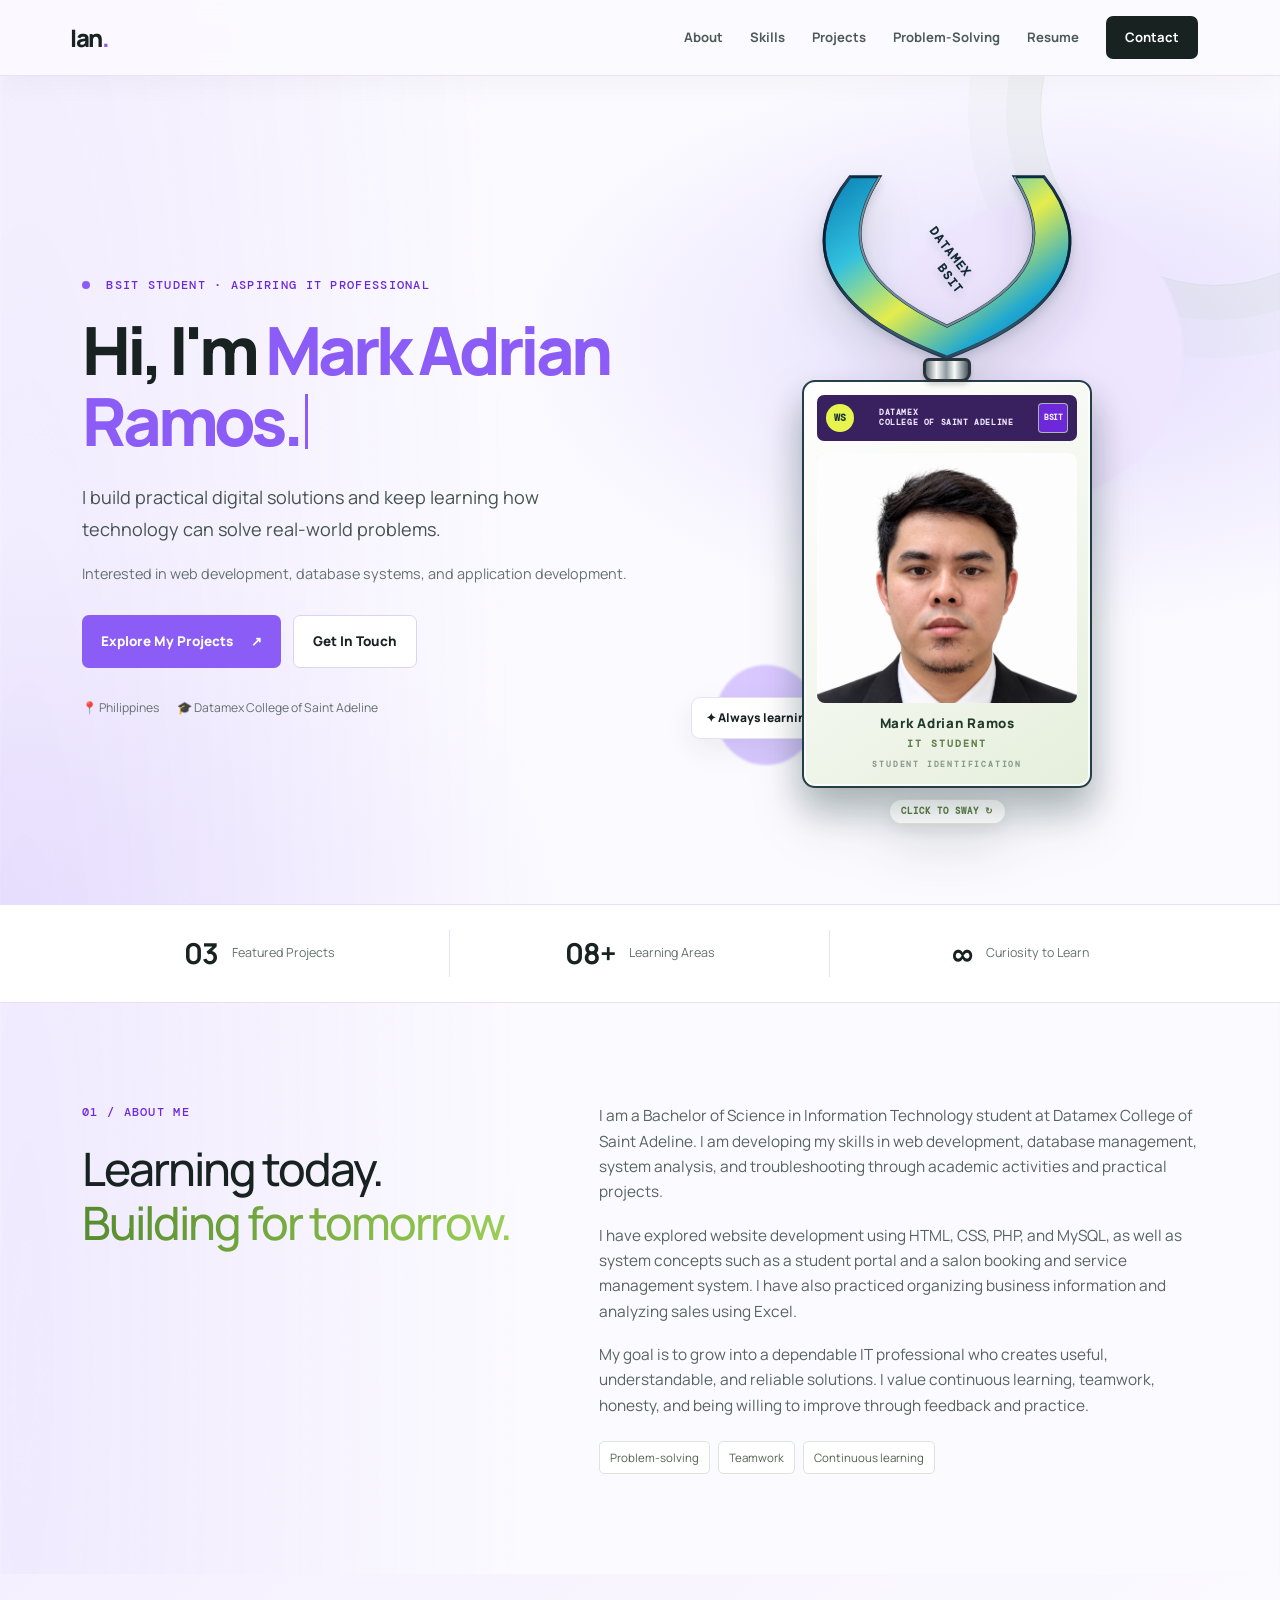
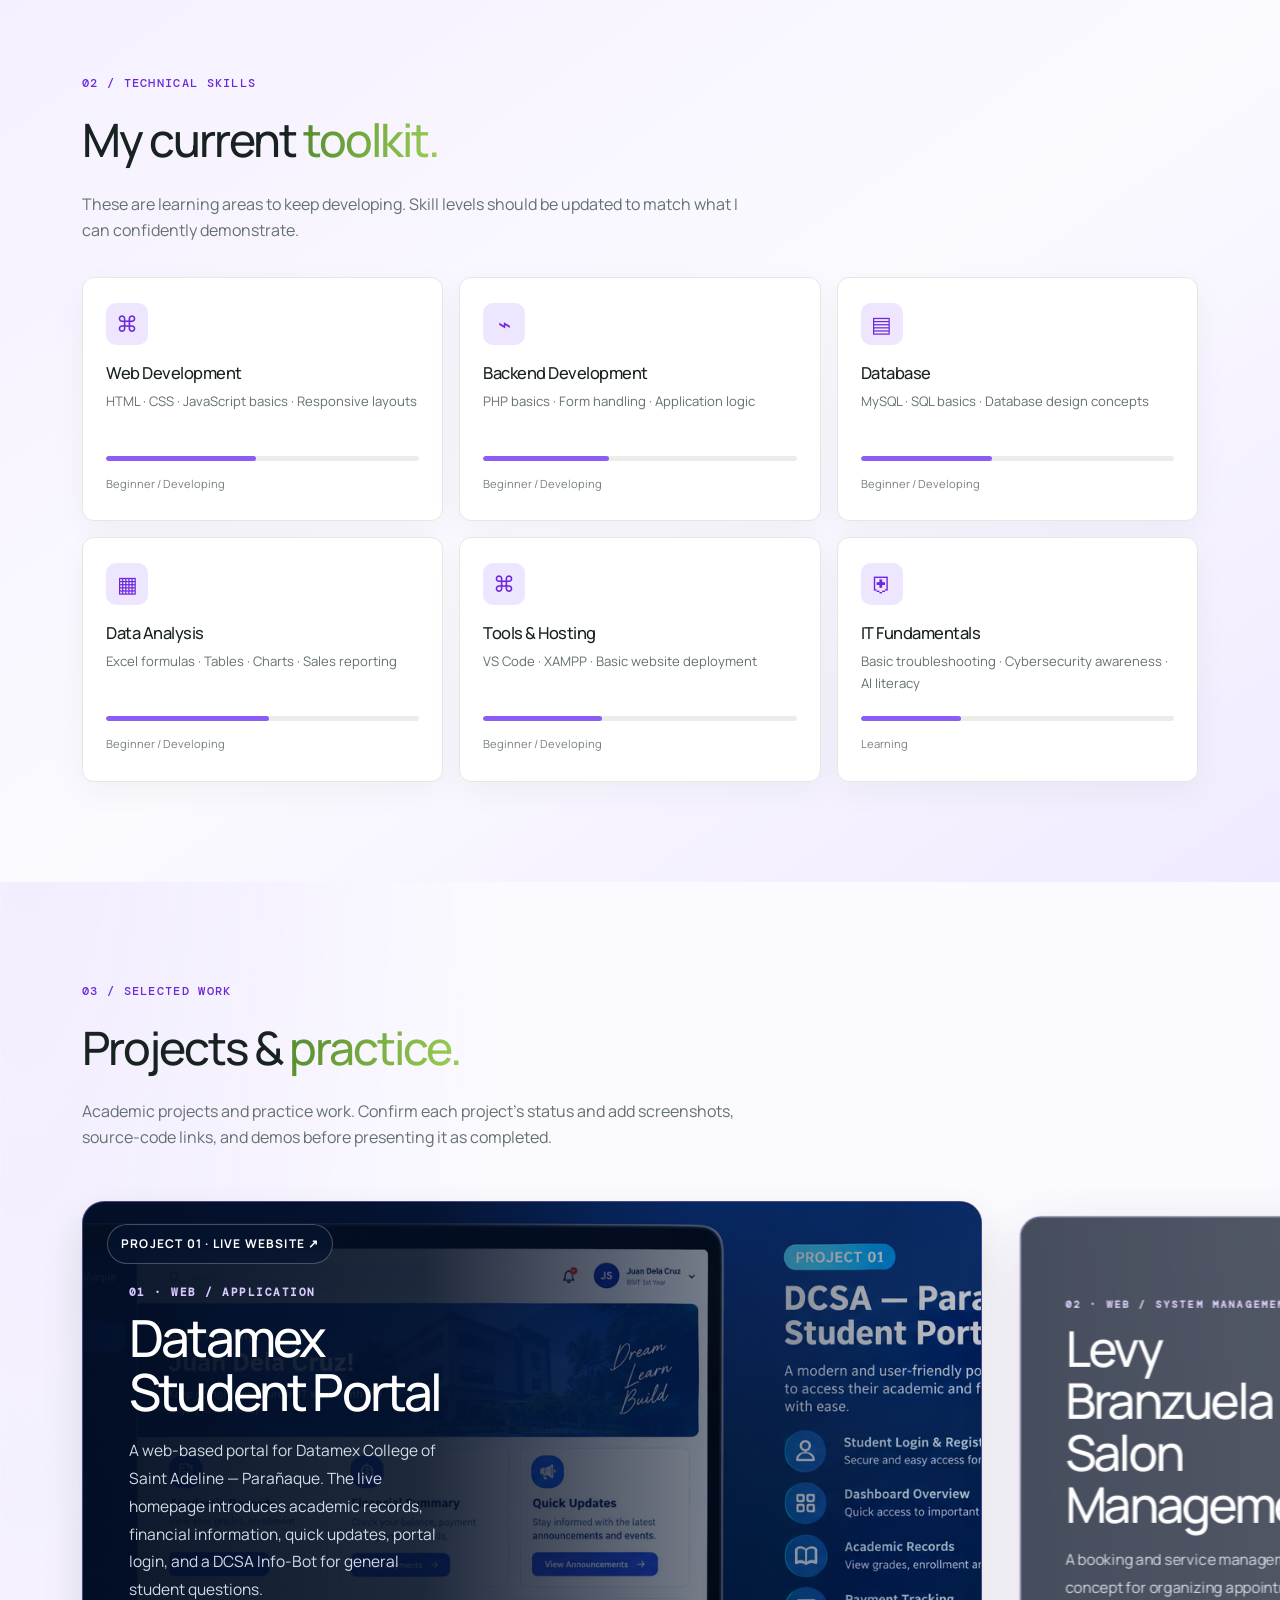
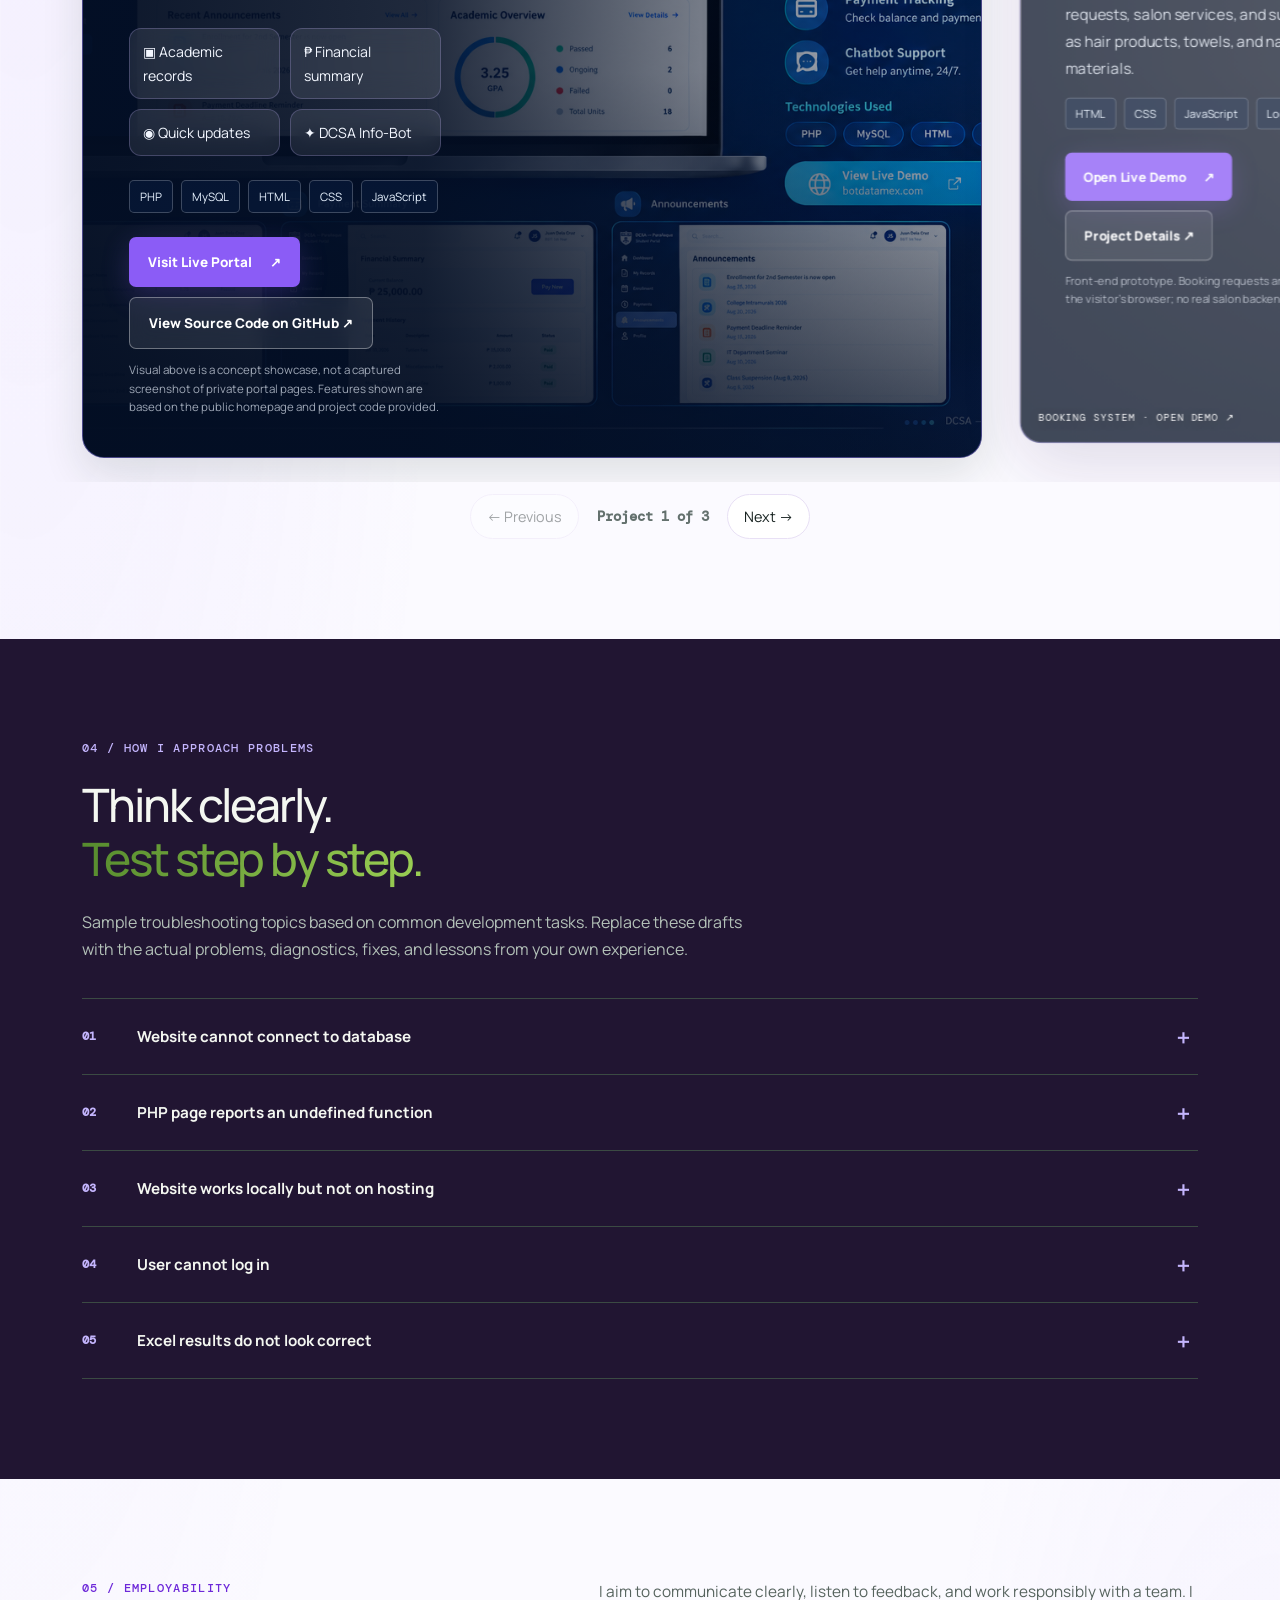
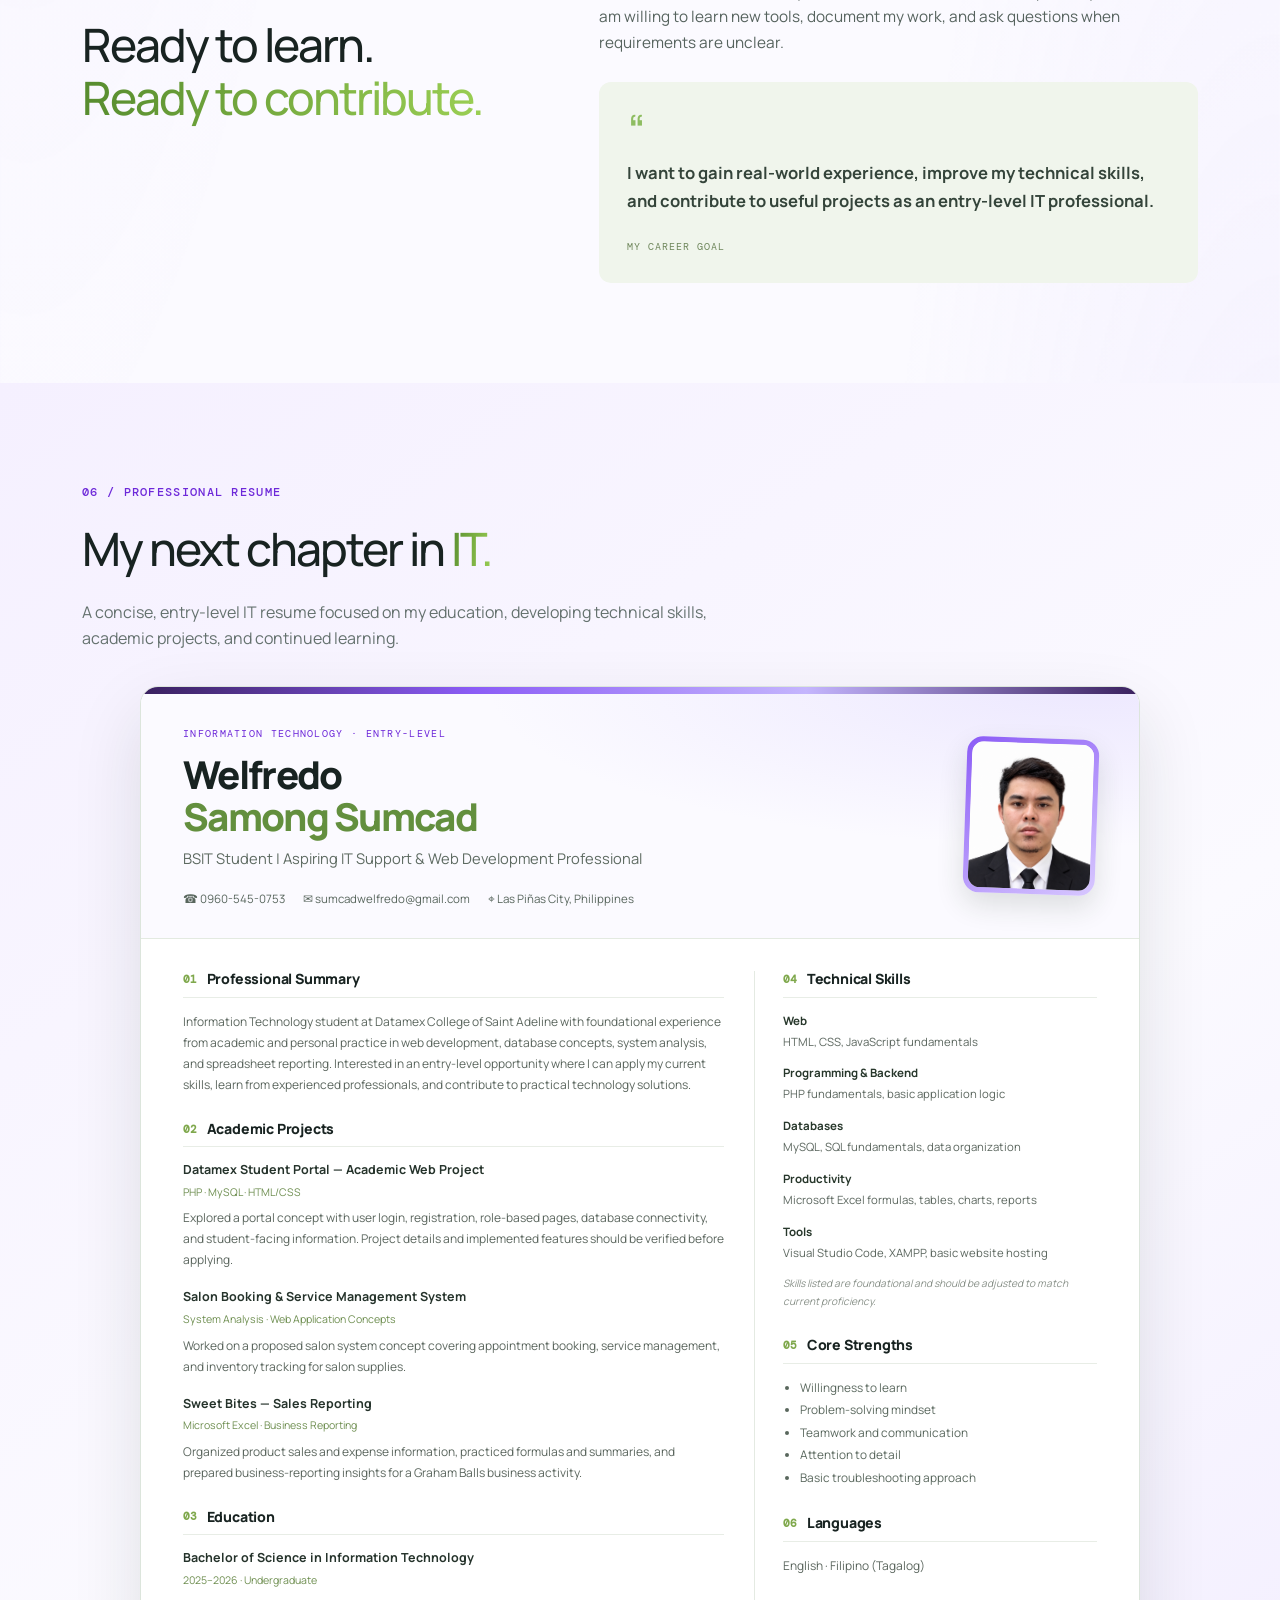
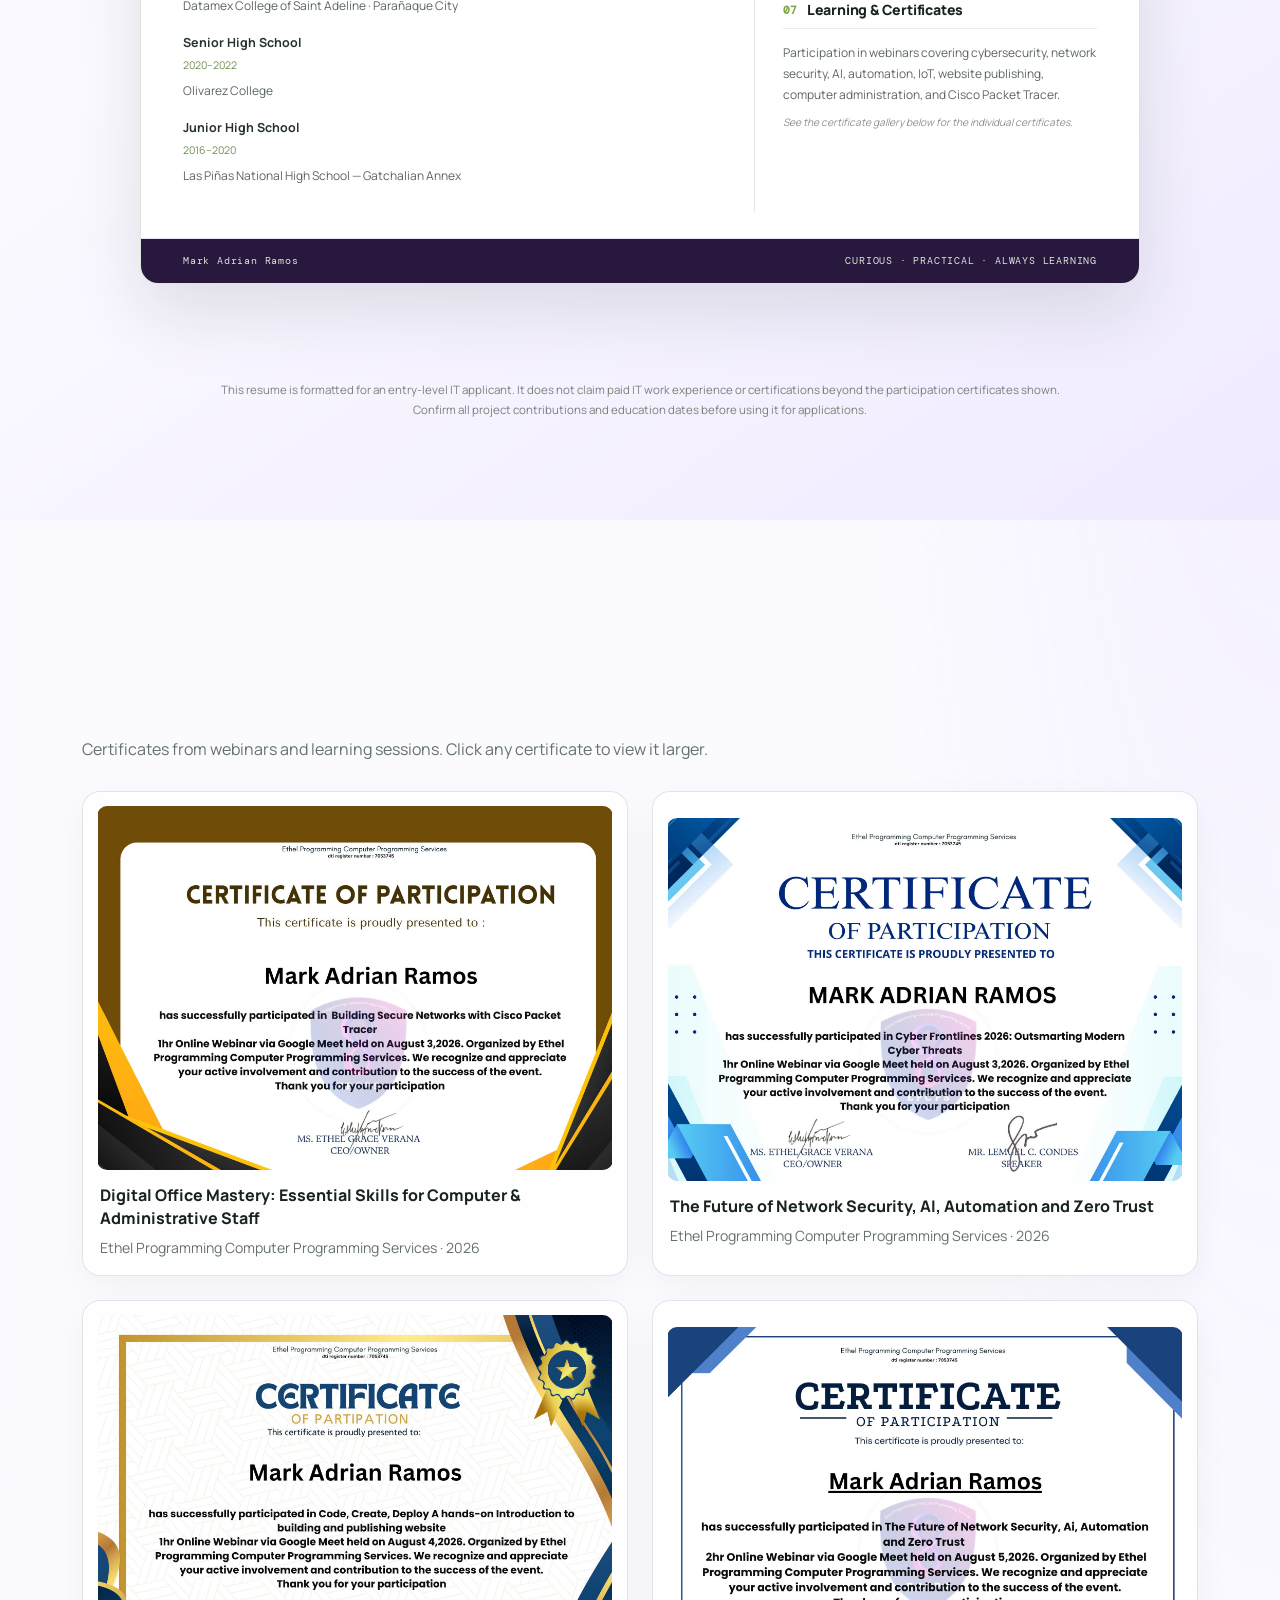
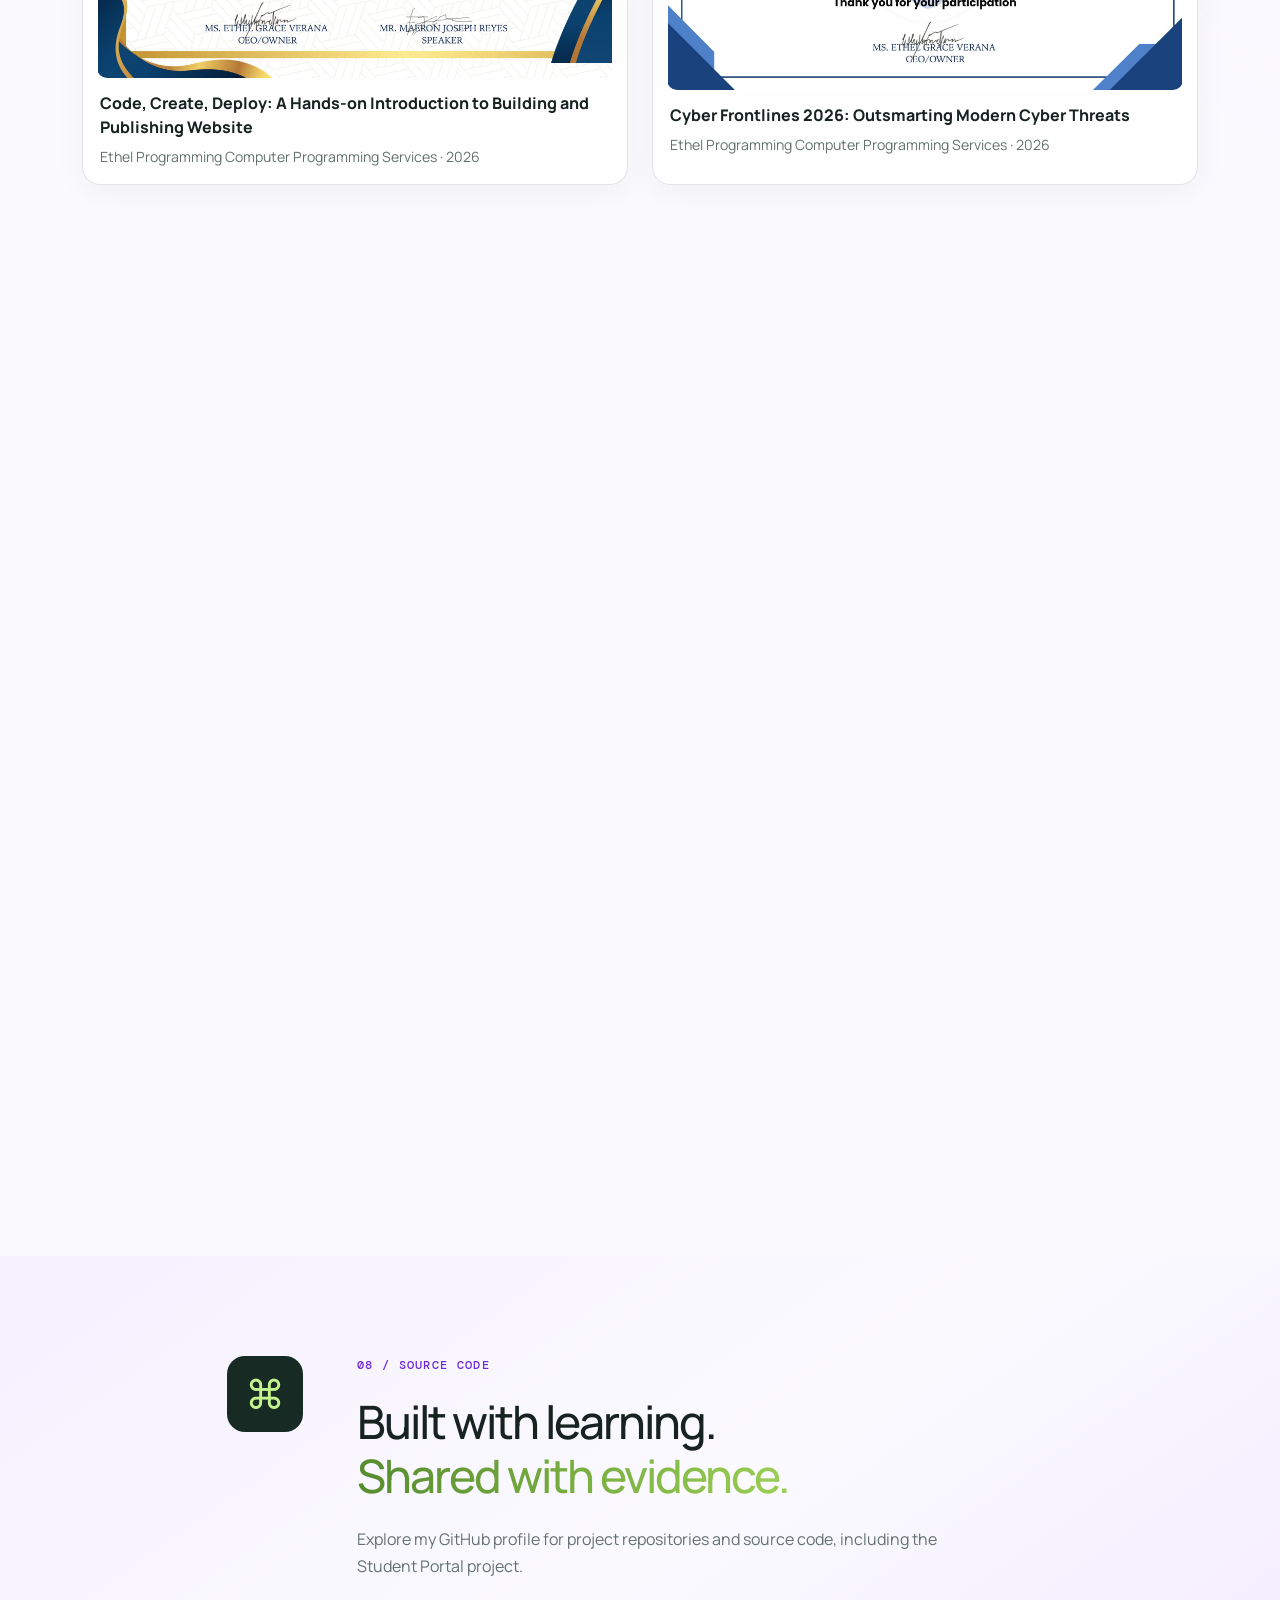
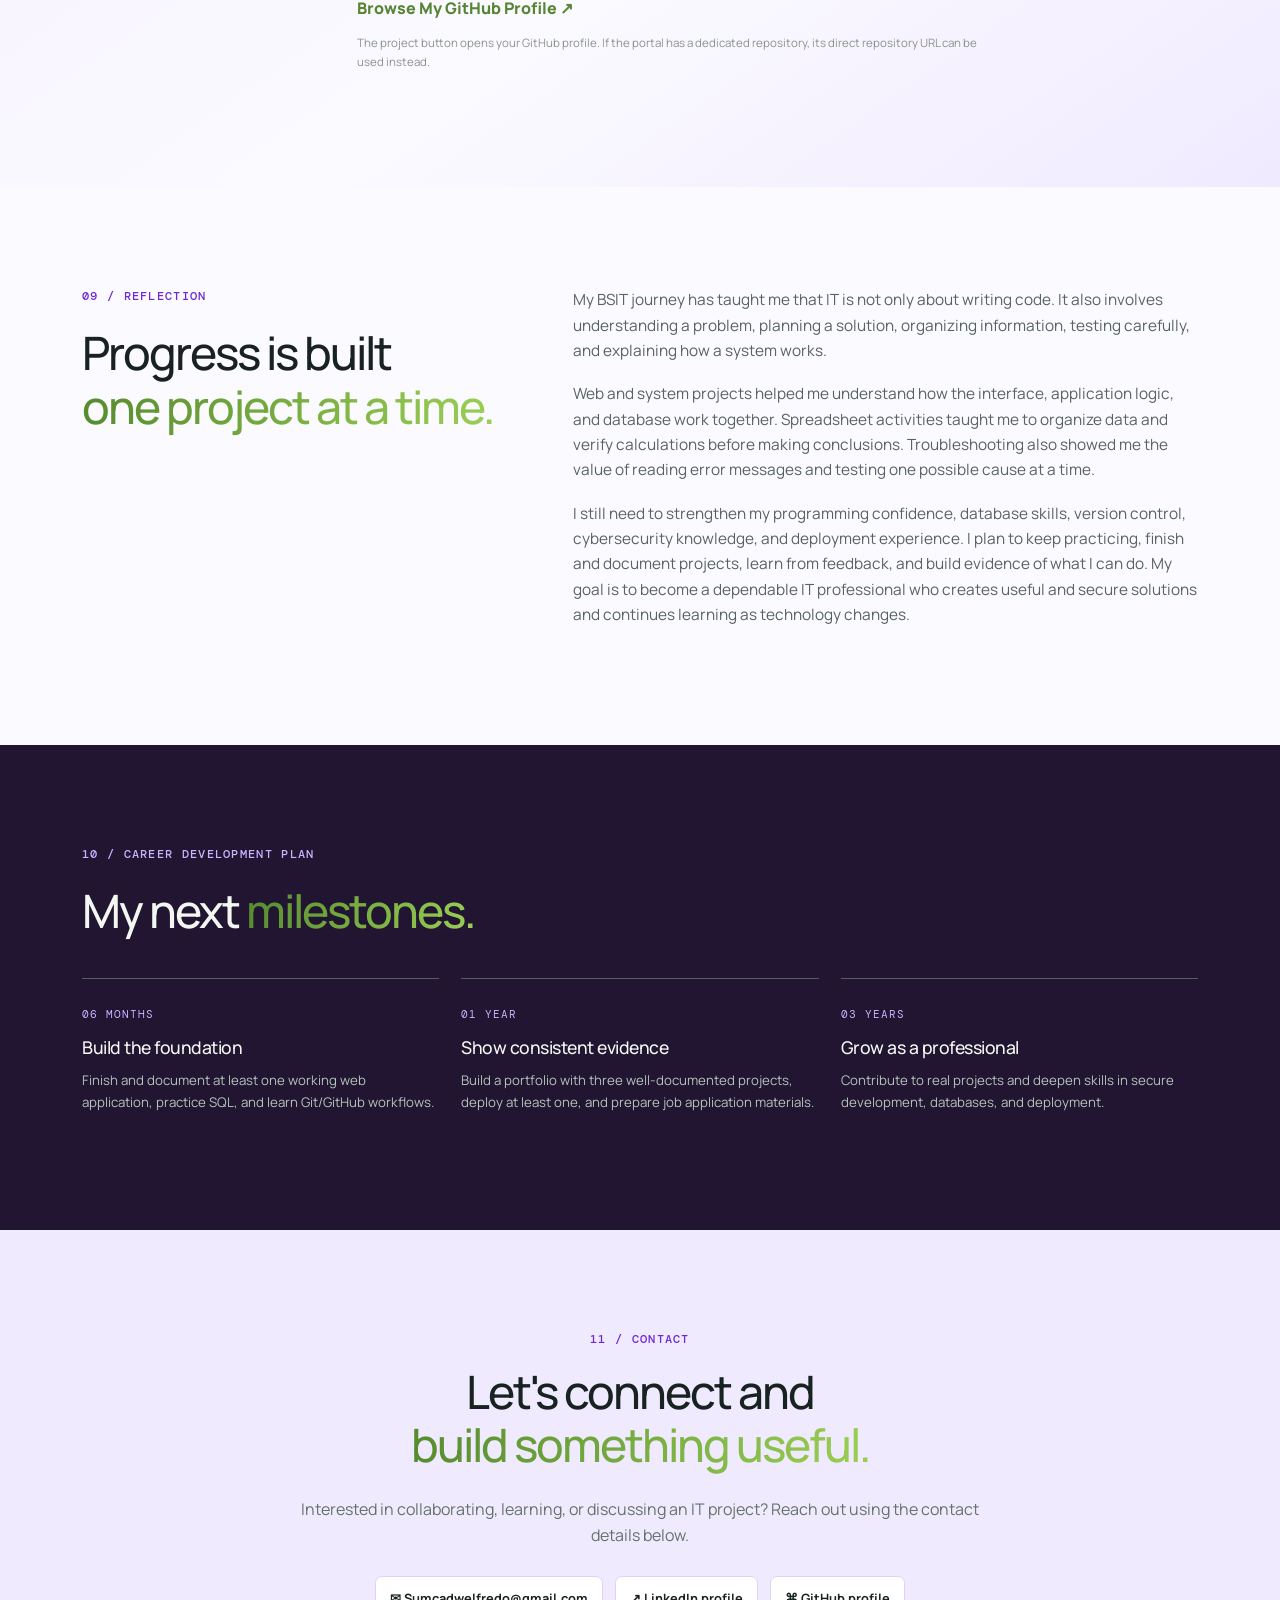
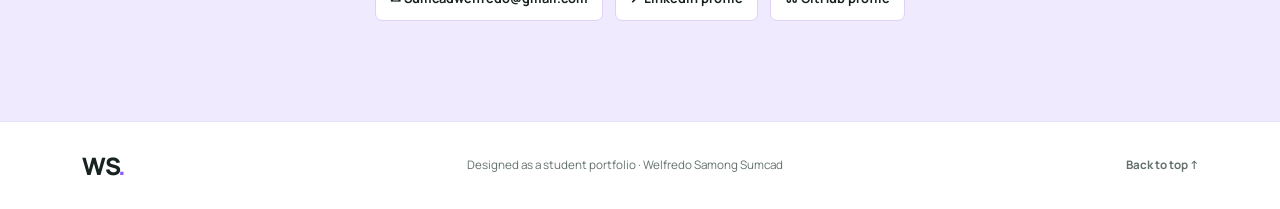
==== commit 785ec106: "Update index.html" ====
--- a/index.html
+++ b/index.html
@@ -160,12 +160,12 @@
             <div class="project-content"><div class="project-type">01 · WEB / APPLICATION</div><h3>Datamex Student Portal</h3><p>A web-based portal for Datamex College of Saint Adeline — Parañaque. The live homepage introduces academic records, financial information, quick updates, portal login, and a DCSA Info-Bot for general student questions.</p><div class="portal-feature-list"><span>▣ Academic records</span><span>₱ Financial summary</span><span>◉ Quick updates</span><span>✦ DCSA Info-Bot</span></div><div class="tech-tags"><span>PHP</span><span>MySQL</span><span>HTML</span><span>CSS</span><span>JavaScript</span></div><div class="portal-actions"><a class="button primary" href="https://welfredo.github.io/DCSA-STUDENT-PORTAL/">Visit Live Portal <span>↗</span></a><a class="button secondary" href="https://github.com/welfredo/DCSA-STUDENT-PORTAL" target="_blank" rel="noopener">View Source Code on GitHub ↗</a></div><p class="project-status">Visual above is a concept showcase, not a captured screenshot of private portal pages. Features shown are based on the public homepage and project code provided.</p></div>
           </article>
           <article class="project-card project-featured project-portal-showcase">
-            <a class="portal-showcase-image project-demo-image project-visual visual-salon salon-demo-link" href="https://welfredo.github.io/Levy-Branzuela/" aria-label="Open Levy Branzuela Salon demo"><div class="salon-circle">LB<span>✦</span></div><div class="salon-lines"><i></i><i></i><i></i></div><span class="visual-label">BOOKING SYSTEM · OPEN DEMO ↗</span></a>
-            <div class="project-content"><div class="project-type">02 · WEB / SYSTEM MANAGEMENT</div><h3>Levy Branzuela Salon Management</h3><p>A booking and service management system concept for organizing appointment requests, salon services, and supplies such as hair products, towels, and nail-care materials.</p><div class="tech-tags"><span>HTML</span><span>CSS</span><span>JavaScript</span><span>Local Storage</span></div><div class="portal-actions"><a class="button primary" href="https://welfredo.github.io/Levy-Branzuela/">Open Live Demo <span>↗</span></a><a class="button secondary" href="https://github.com/welfredo/Levy-Branzuela">Project Details ↗</a></div><p class="project-status">Front-end prototype. Booking requests are saved only in the visitor's browser; no real salon backend is connected.</p></div>
+            <a class="portal-showcase-image project-demo-image project-visual visual-salon salon-demo-link" href="https://welfredo.github.io/Levy-Branzuela/" target="_blank" rel="noopener" aria-label="Open Levy Branzuela Salon demo"><div class="salon-circle">LB<span>✦</span></div><div class="salon-lines"><i></i><i></i><i></i></div><span class="visual-label">BOOKING SYSTEM · OPEN DEMO ↗</span></a>
+            <div class="project-content"><div class="project-type">02 · WEB / SYSTEM MANAGEMENT</div><h3>Levy Branzuela Salon Management</h3><p>A booking and service management system concept for organizing appointment requests, salon services, and supplies such as hair products, towels, and nail-care materials.</p><div class="tech-tags"><span>HTML</span><span>CSS</span><span>JavaScript</span><span>Local Storage</span></div><div class="portal-actions"><a class="button primary" href="https://welfredo.github.io/Levy-Branzuela/">Open Live Demo <span>↗</span></a><a class="button secondary" href="https://github.com/welfredo/Levy-Branzuela" target="_blank" rel="noopener">Project Details ↗</a></div><p class="project-status">Front-end prototype. Booking requests are saved only in the visitor's browser; no real salon backend is connected.</p></div>
           </article>
           <article class="project-card project-featured project-portal-showcase">
-            <a class="portal-showcase-image project-demo-image project-visual visual-sales sales-demo-link" href="https://welfredo.github.io/Data-Analysis/" aria-label="Open Online Store Sales Analysis dashboard"><div class="chart-bars"><i style="height:35%"></i><i style="height:62%"></i><i style="height:48%"></i><i style="height:85%"></i><i style="height:70%"></i></div><span class="visual-label">BUSINESS ANALYTICS · OPEN DASHBOARD ↗</span></a>
-            <div class="project-content"><div class="project-type">03 · DATA / EXCEL ANALYTICS</div><h3>Online Store Sales Analysis</h3><p>An interactive dashboard based on the Case Study 2 workbook, exploring order sales, categories, products, customer types, and payment methods.</p><div class="tech-tags"><span>Excel</span><span>Data Cleaning</span><span>Charts</span><span>JavaScript</span></div><div class="portal-actions"><a class="button primary" href="https://welfredo.github.io/Data-Analysis/">Open Dashboard <span>↗</span></a><a class="button secondary" href="https://github.com/welfredo/Data-Analysis">Project Details ↗</a></div><p class="project-status">Based on the 50 transaction rows in the submitted workbook. Dashboard is a demonstration, not a live store.</p></div>
+            <a class="portal-showcase-image project-demo-image project-visual visual-sales sales-demo-link" href="https://welfredo.github.io/Data-Analysis/" target="_blank" rel="noopener" aria-label="Open Online Store Sales Analysis dashboard"><div class="chart-bars"><i style="height:35%"></i><i style="height:62%"></i><i style="height:48%"></i><i style="height:85%"></i><i style="height:70%"></i></div><span class="visual-label">BUSINESS ANALYTICS · OPEN DASHBOARD ↗</span></a>
+            <div class="project-content"><div class="project-type">03 · DATA / EXCEL ANALYTICS</div><h3>Online Store Sales Analysis</h3><p>An interactive dashboard based on the Case Study 2 workbook, exploring order sales, categories, products, customer types, and payment methods.</p><div class="tech-tags"><span>Excel</span><span>Data Cleaning</span><span>Charts</span><span>JavaScript</span></div><div class="portal-actions"><a class="button primary" href="https://welfredo.github.io/Data-Analysis/">Open Dashboard <span>↗</span></a><a class="button secondary" href="https://github.com/welfredo/Data-Analysis" target="_blank" rel="noopener" >Project Details ↗</a></div><p class="project-status">Based on the 50 transaction rows in the submitted workbook. Dashboard is a demonstration, not a live store.</p></div>
           </article>
         </div>
         <div class="projects-carousel-controls" aria-label="Project navigation">
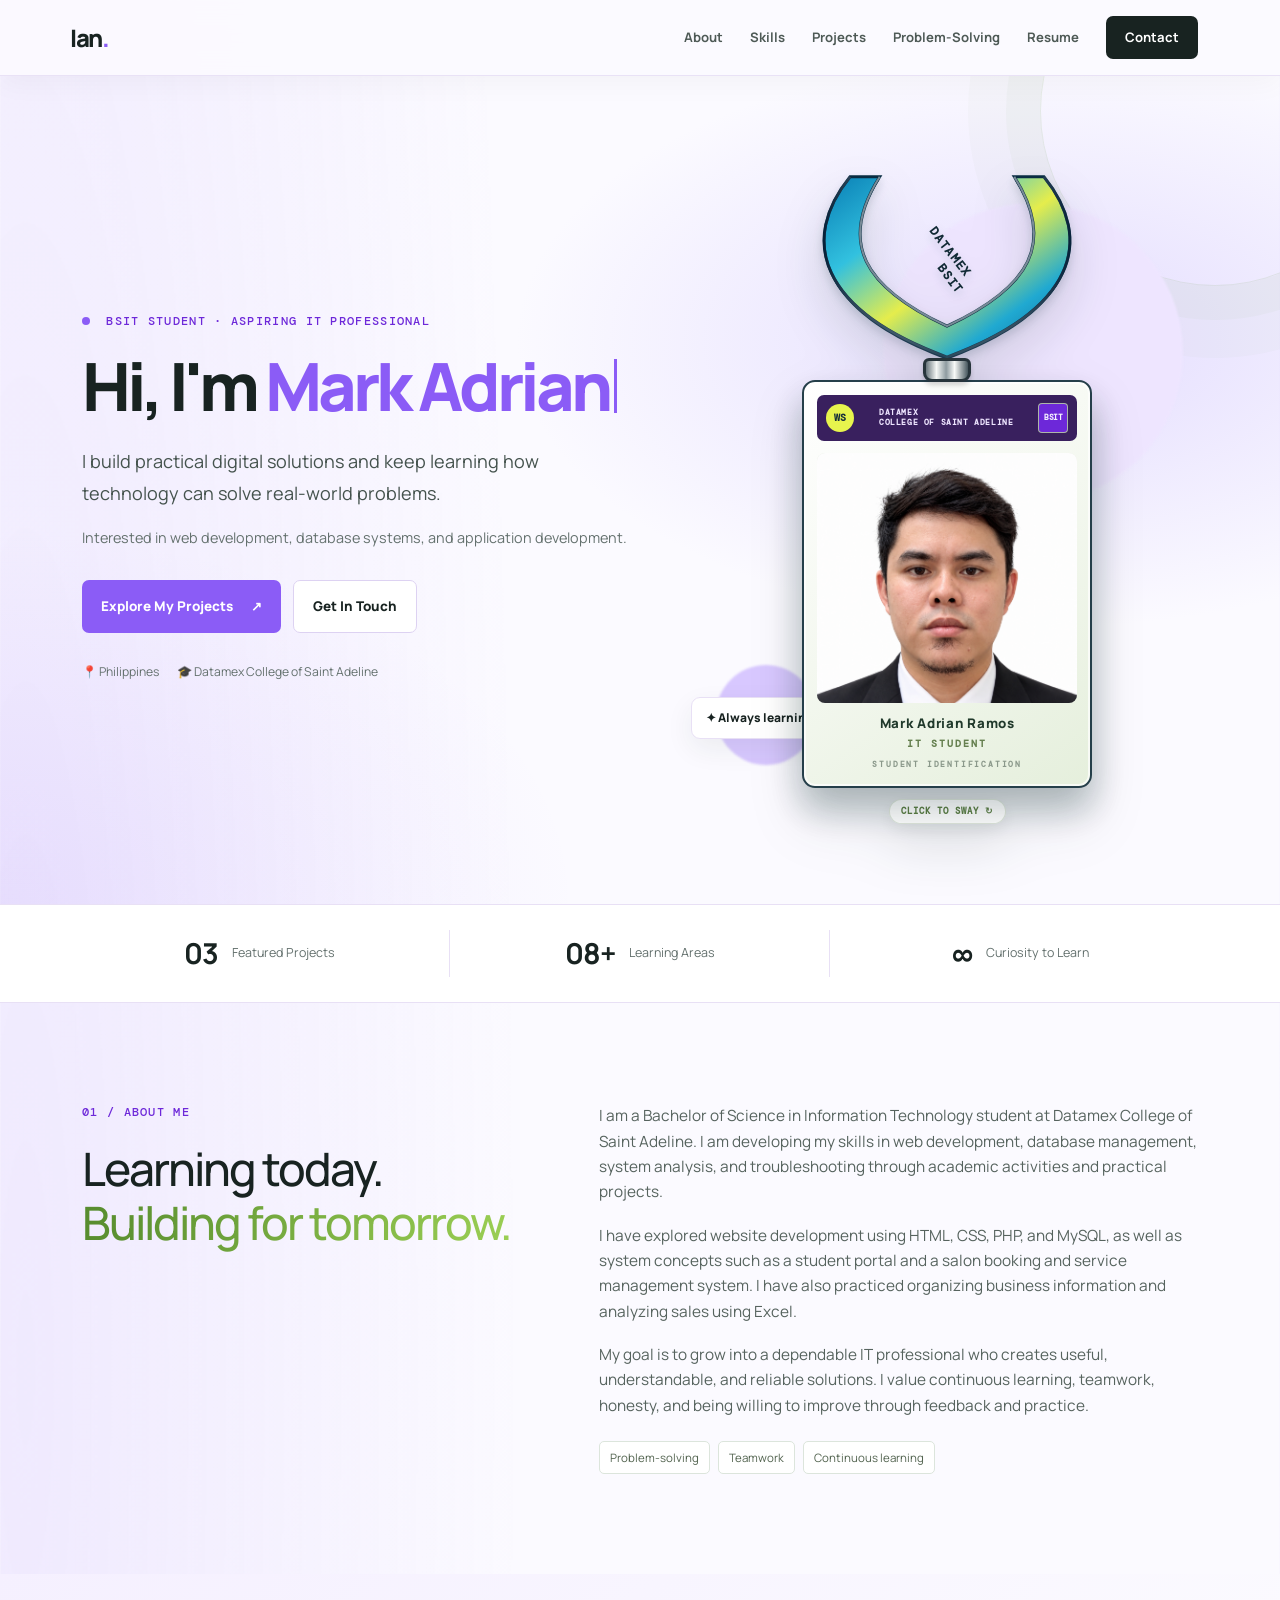
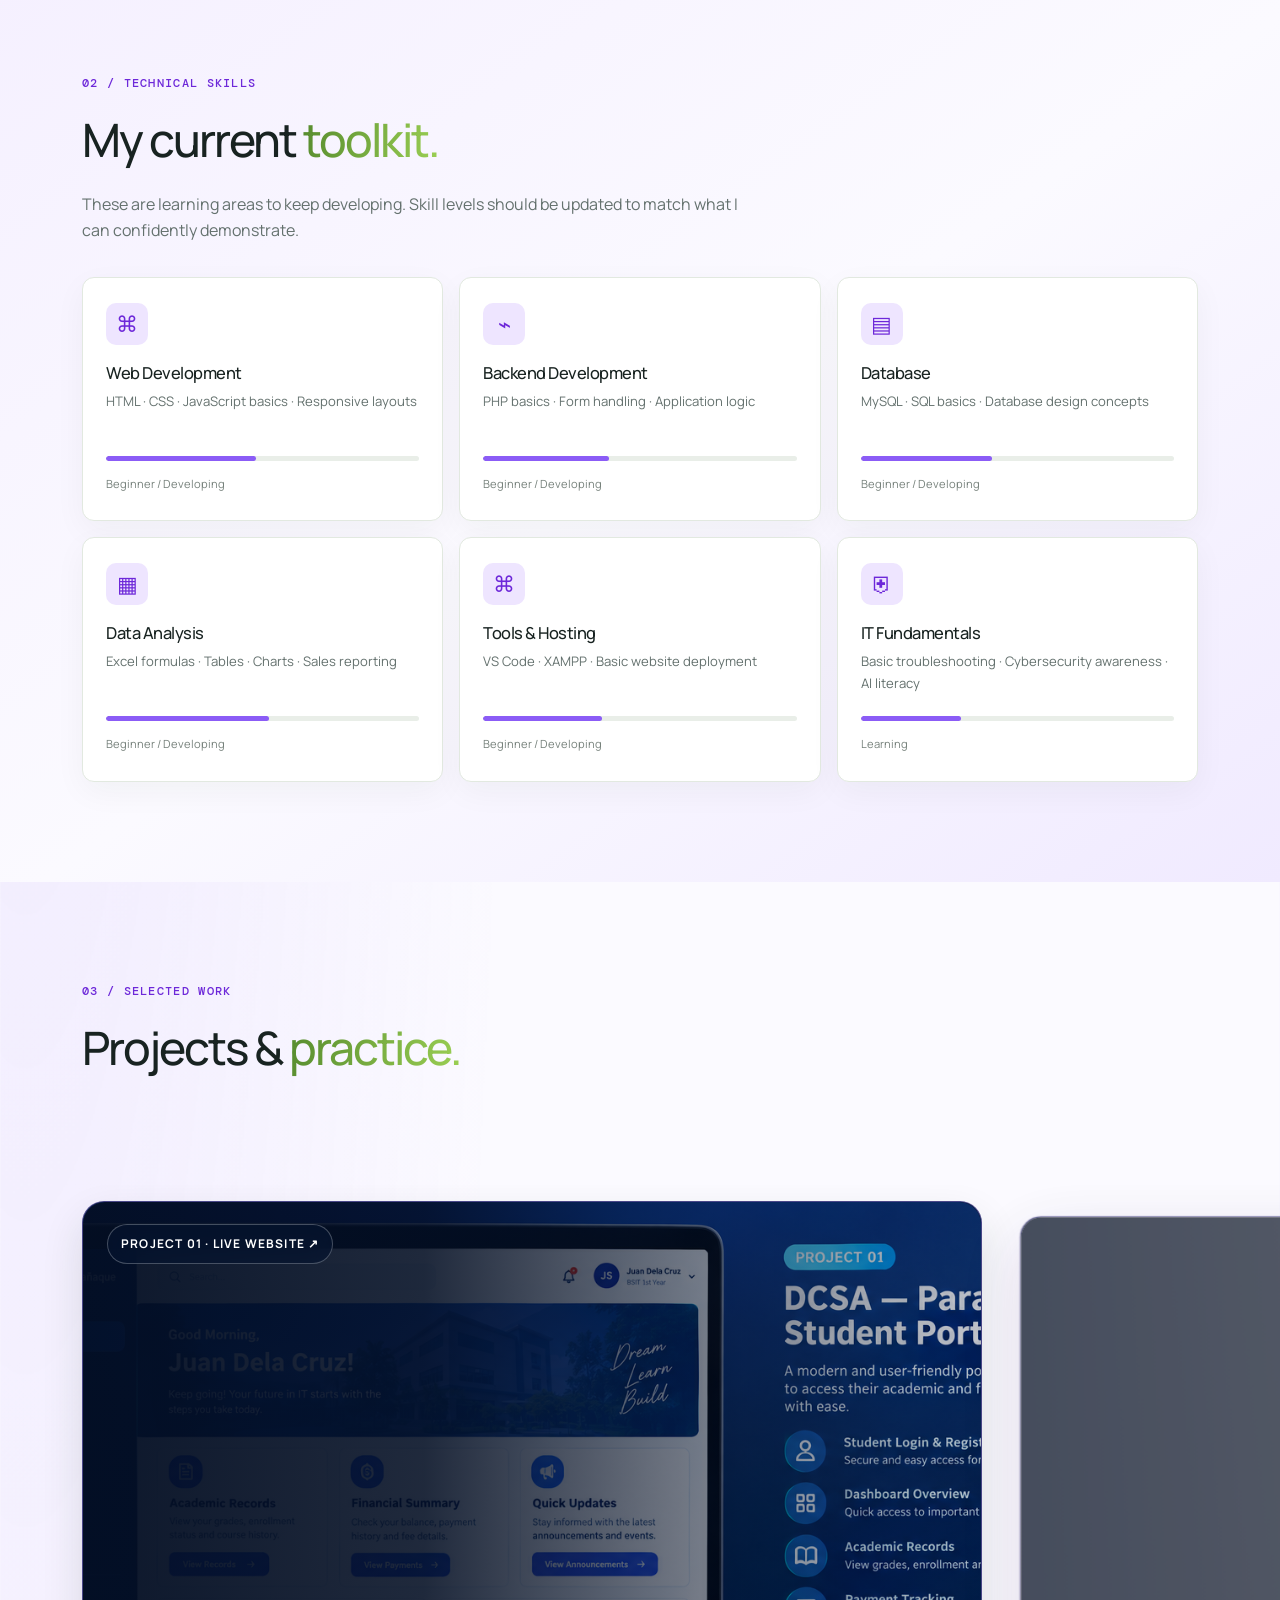
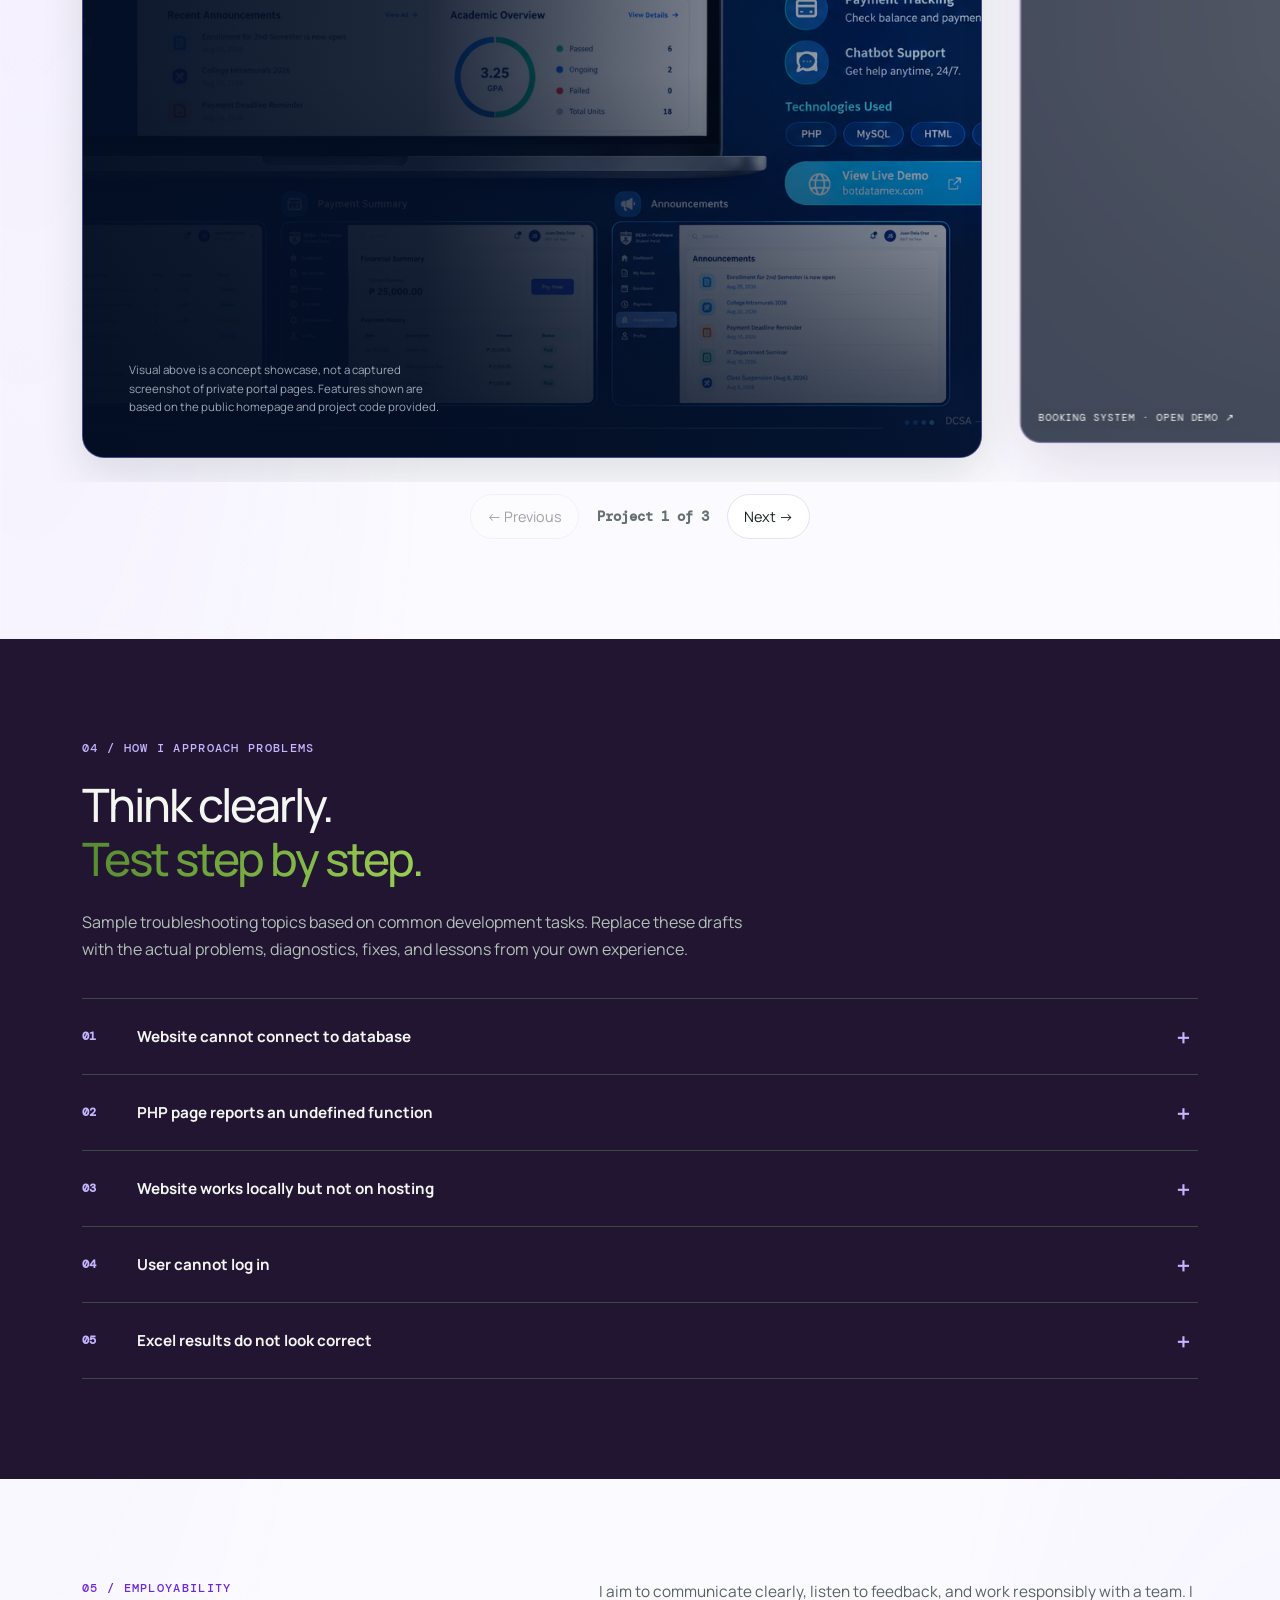
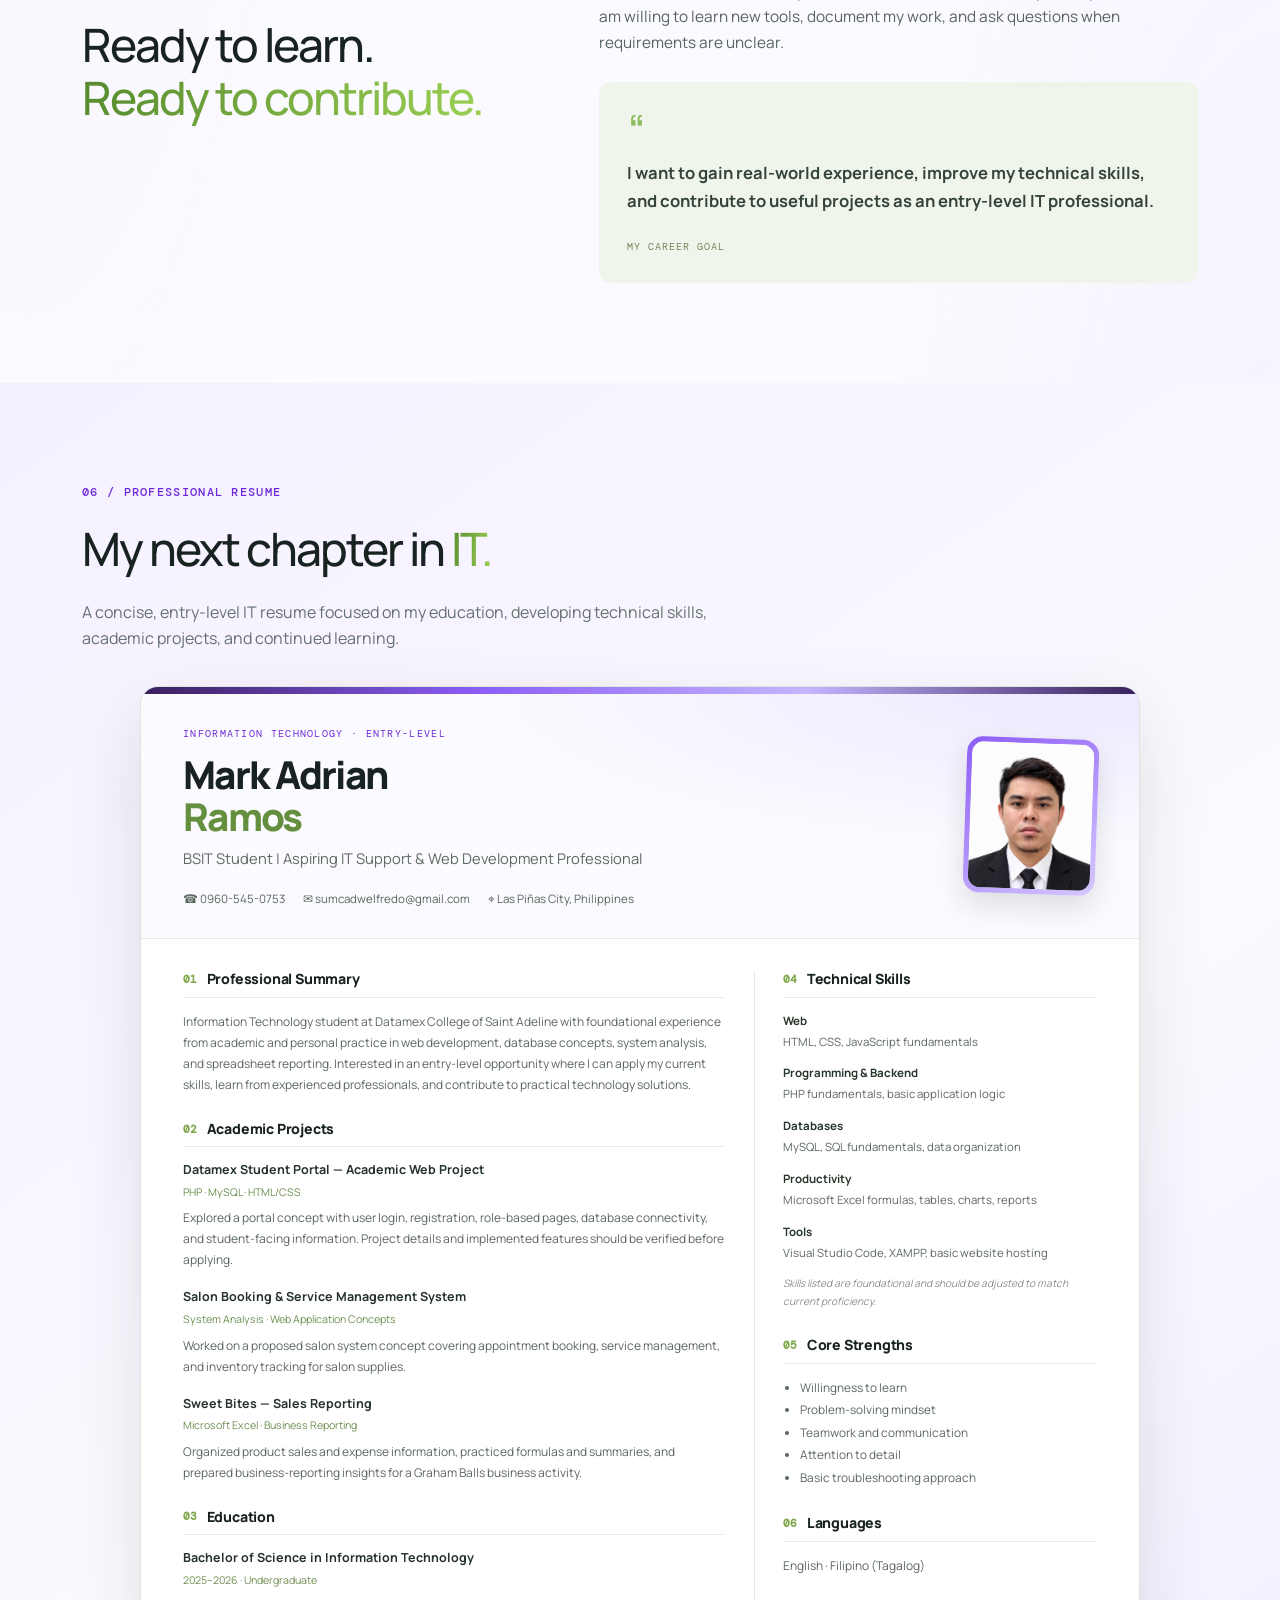
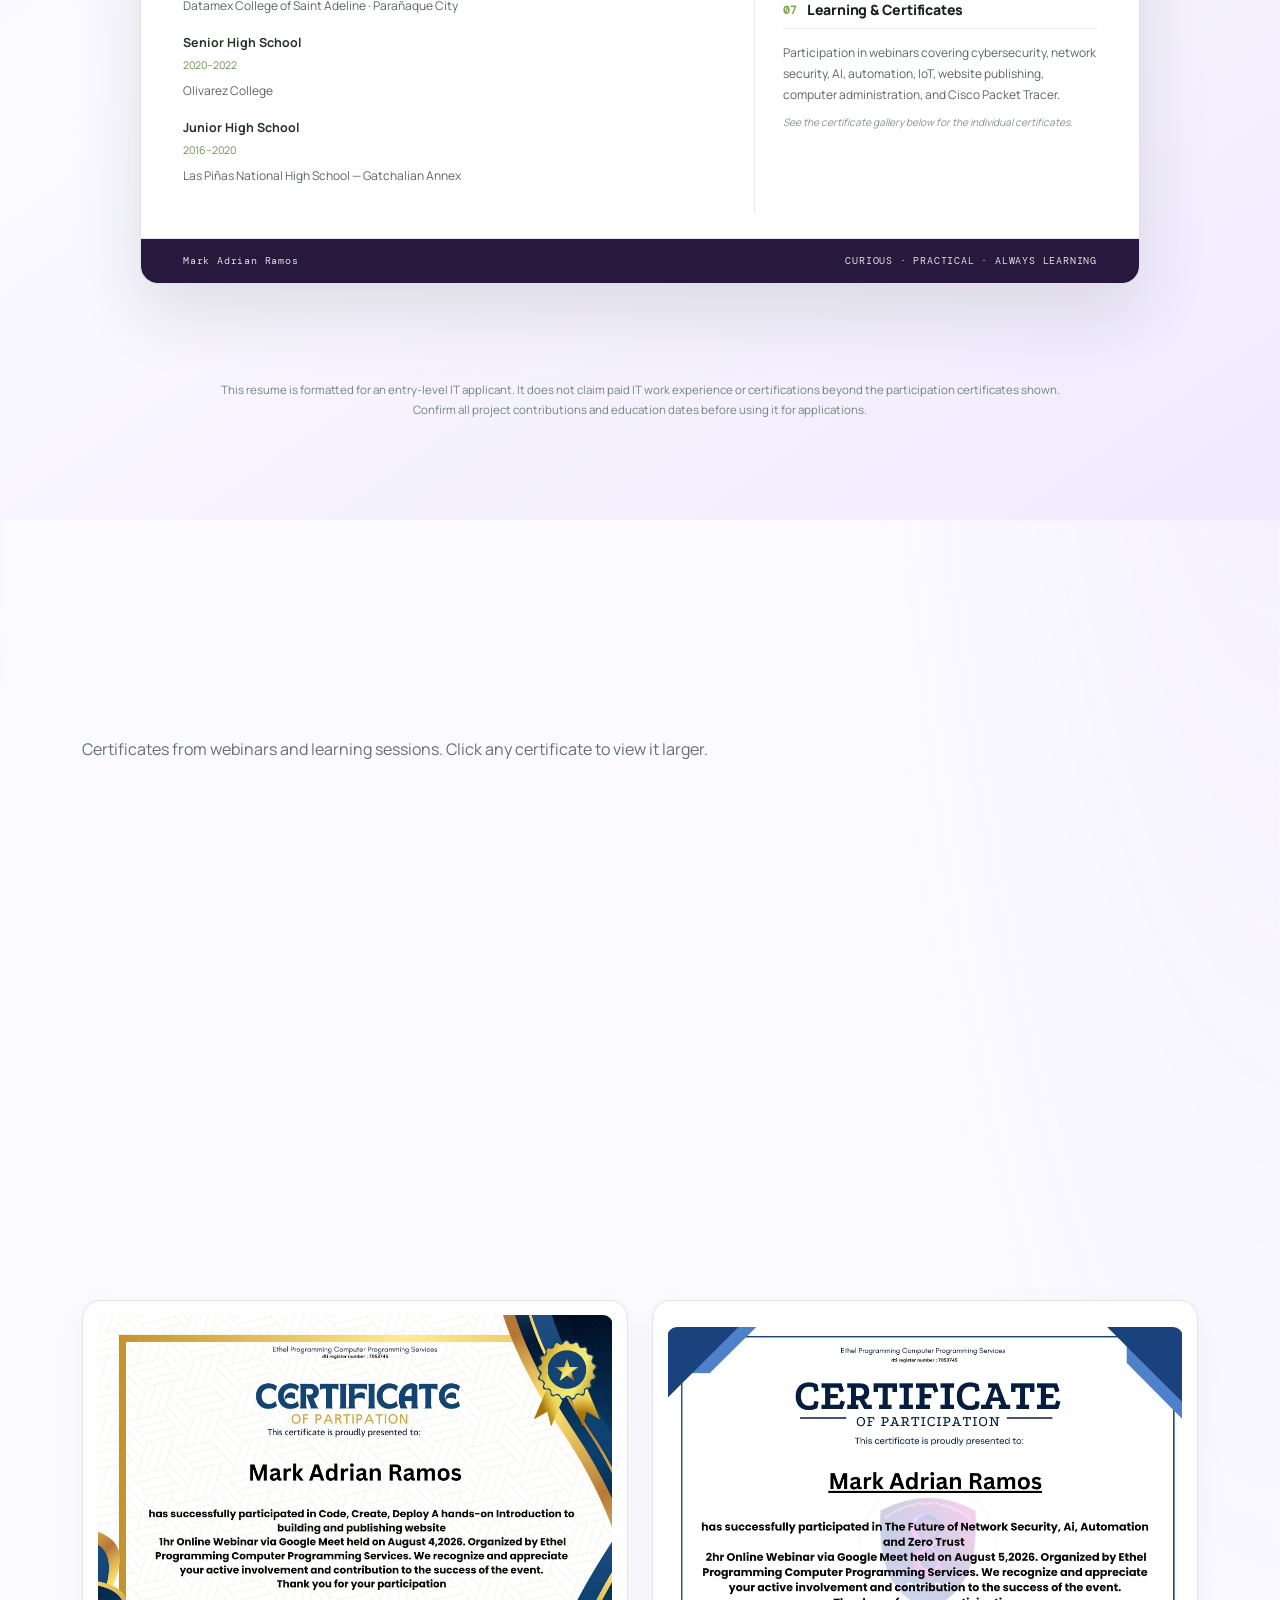
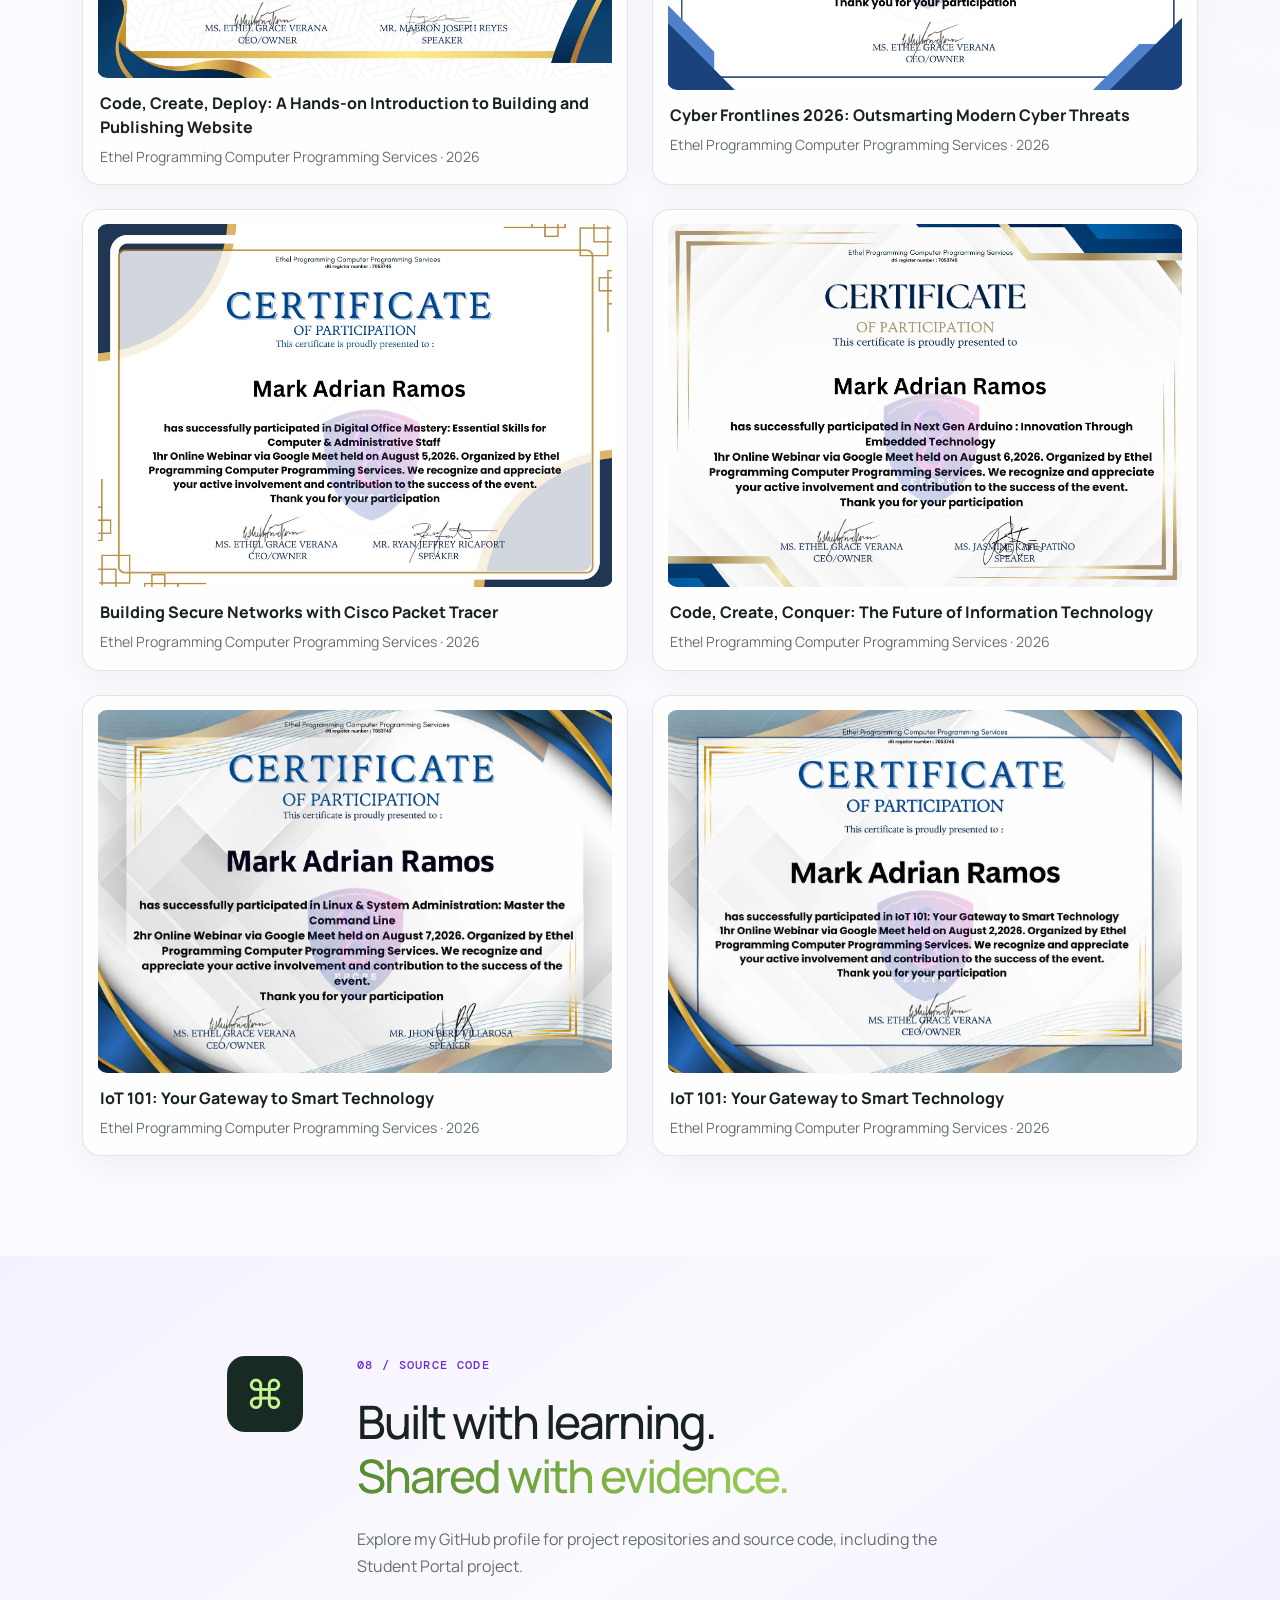
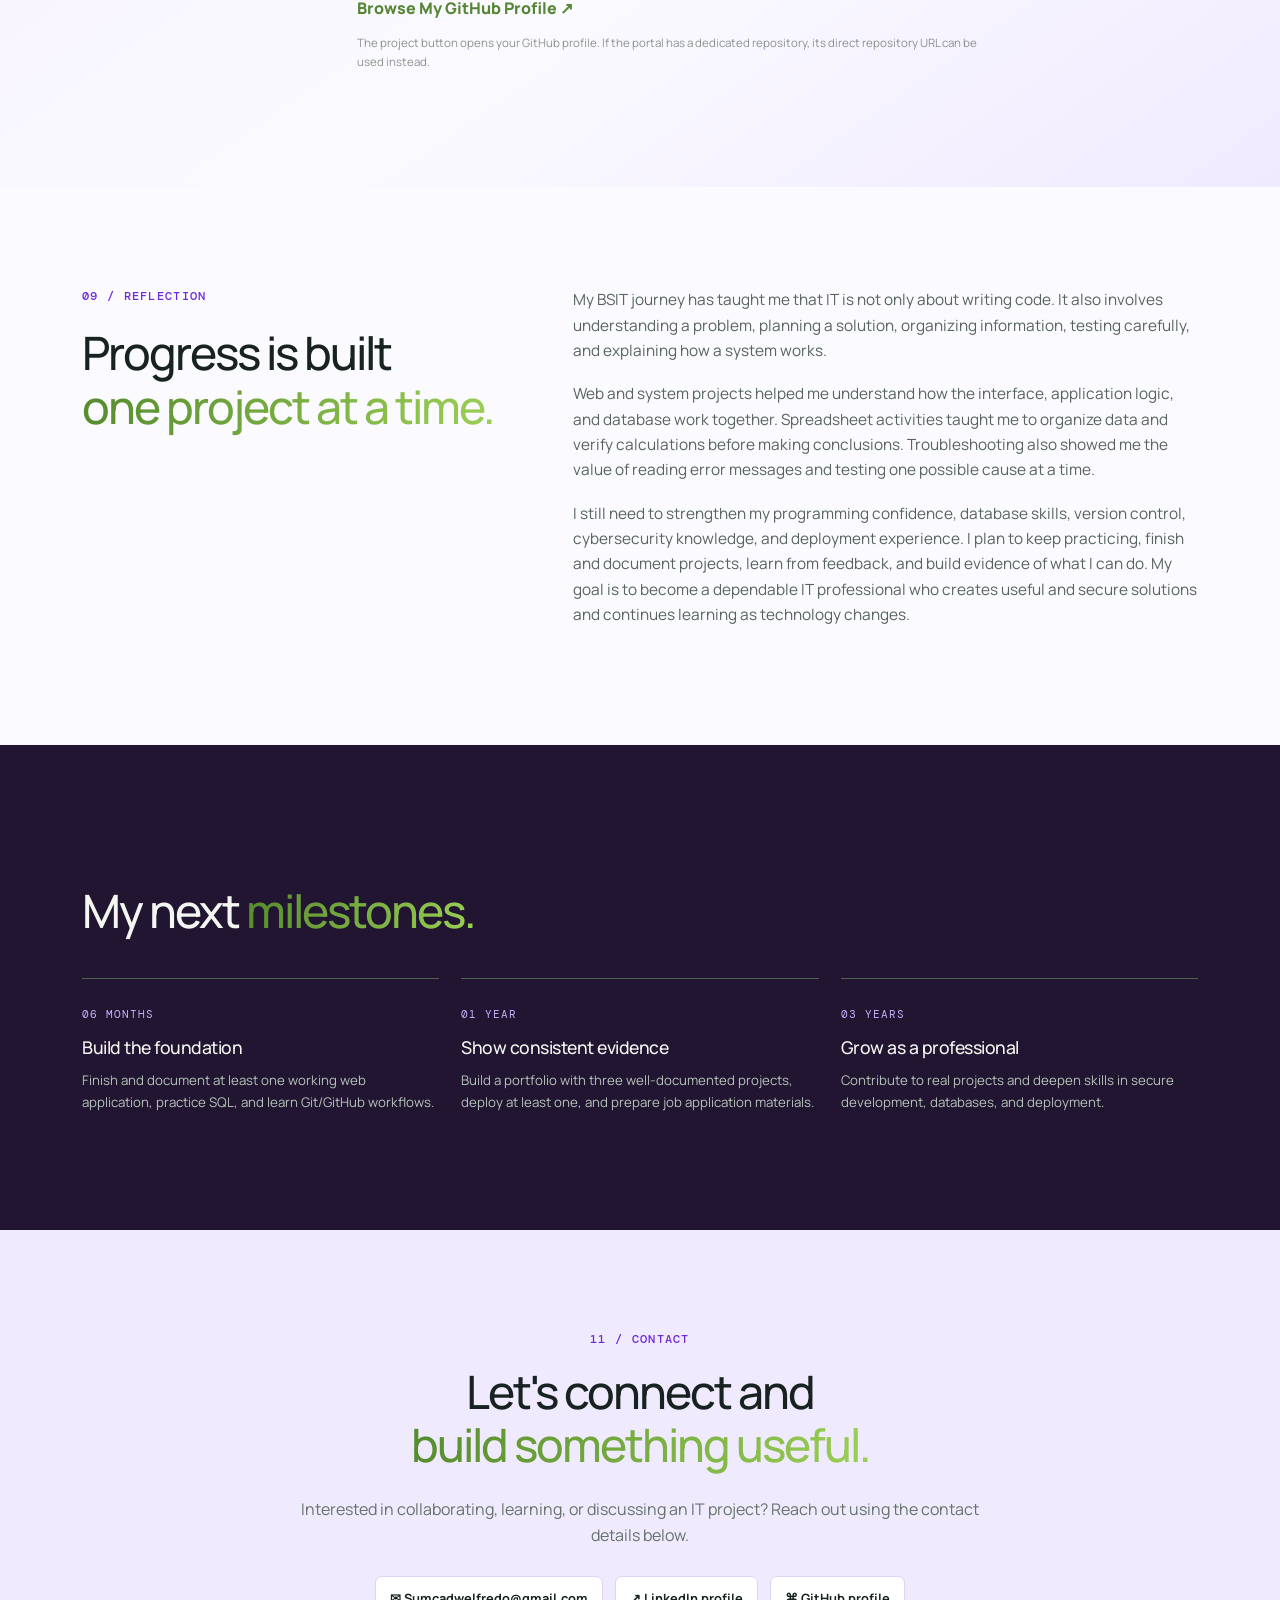
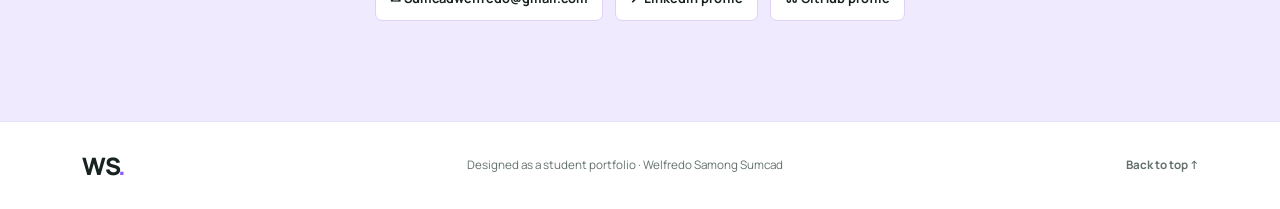
==== commit d3773ad1: "Update index.html" ====
--- a/index.html
+++ b/index.html
@@ -206,7 +206,7 @@
           <header class="resume-heading">
             <div class="resume-identity">
               <p class="resume-kicker">INFORMATION TECHNOLOGY · ENTRY-LEVEL</p>
-              <h3>Welfredo <span>Samong Sumcad</span></h3>
+              <h3>Mark Adrian <span>Ramos</span></h3>
               <p class="resume-role">BSIT Student | Aspiring IT Support & Web Development Professional</p>
               <div class="resume-contact"><span>☎ 0960-545-0753</span><span>✉ sumcadwelfredo@gmail.com</span><span>⌖ Las Piñas City, Philippines</span></div>
             </div>
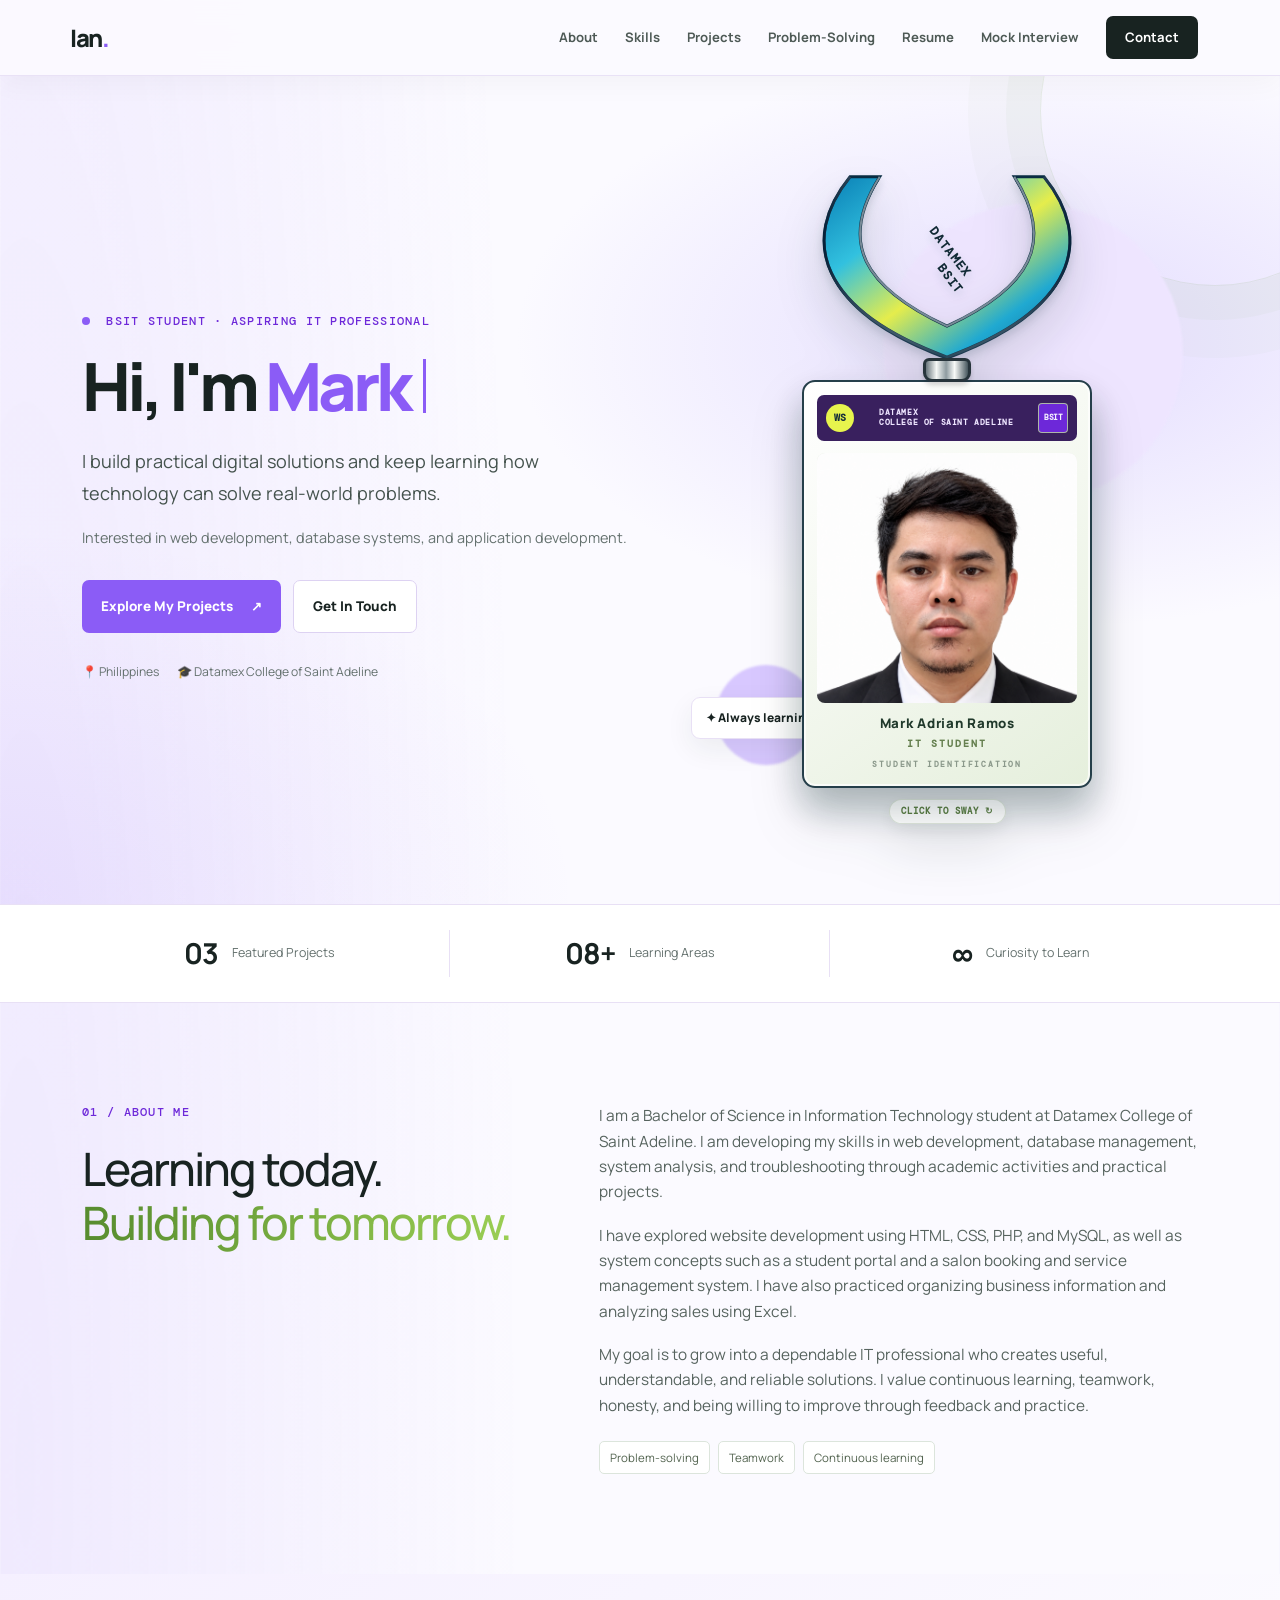
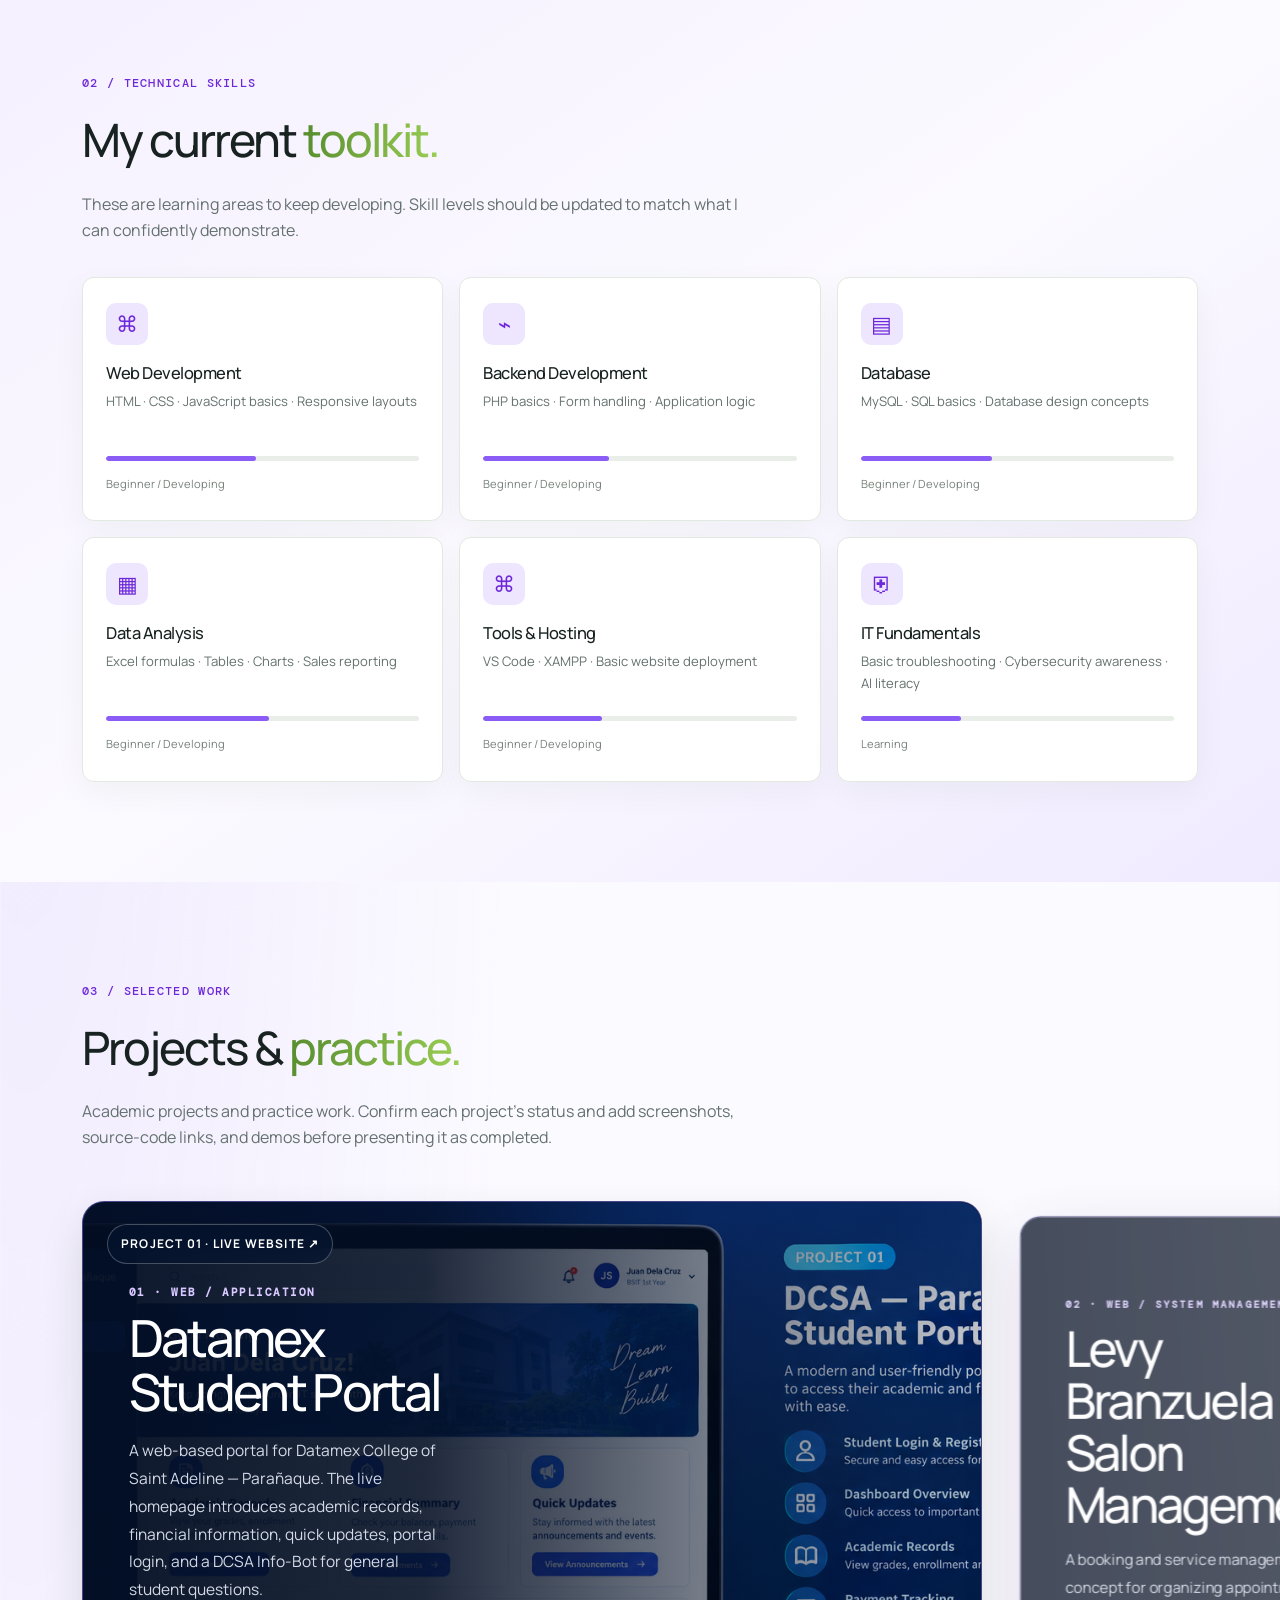
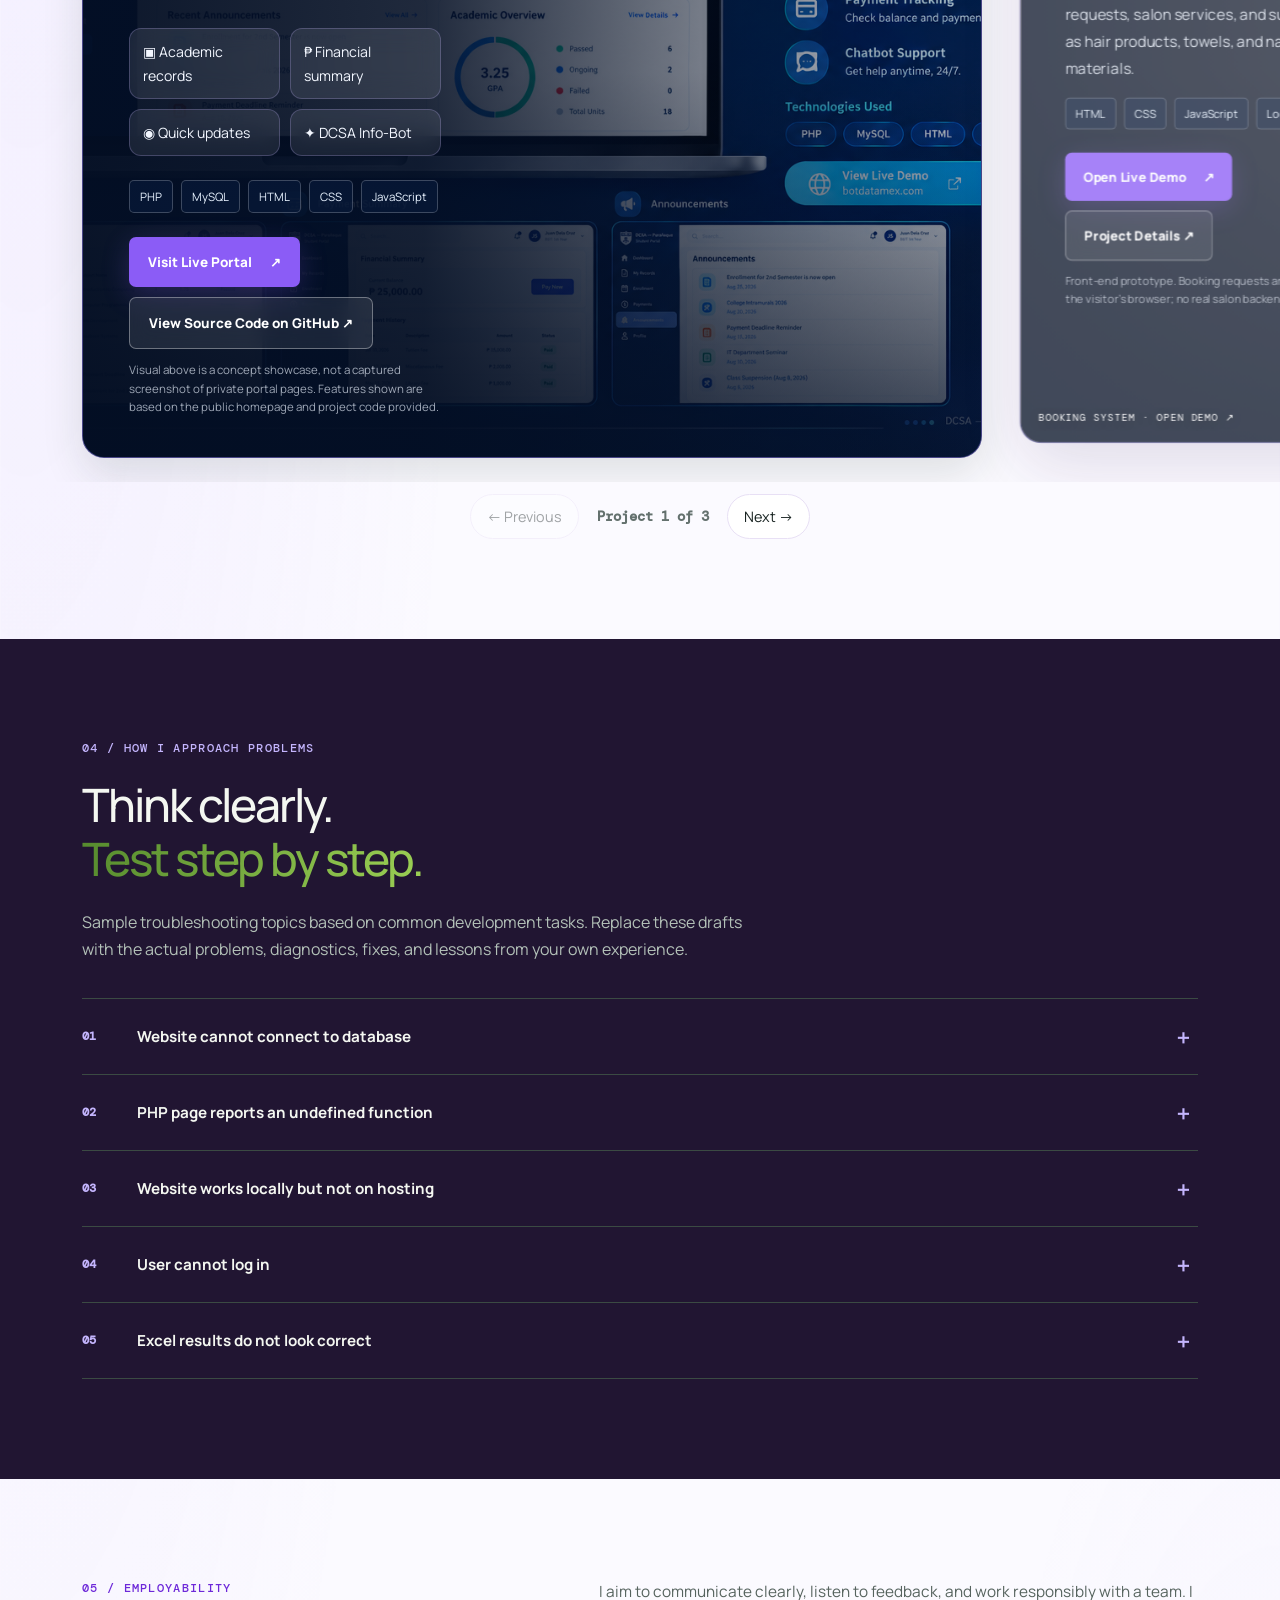
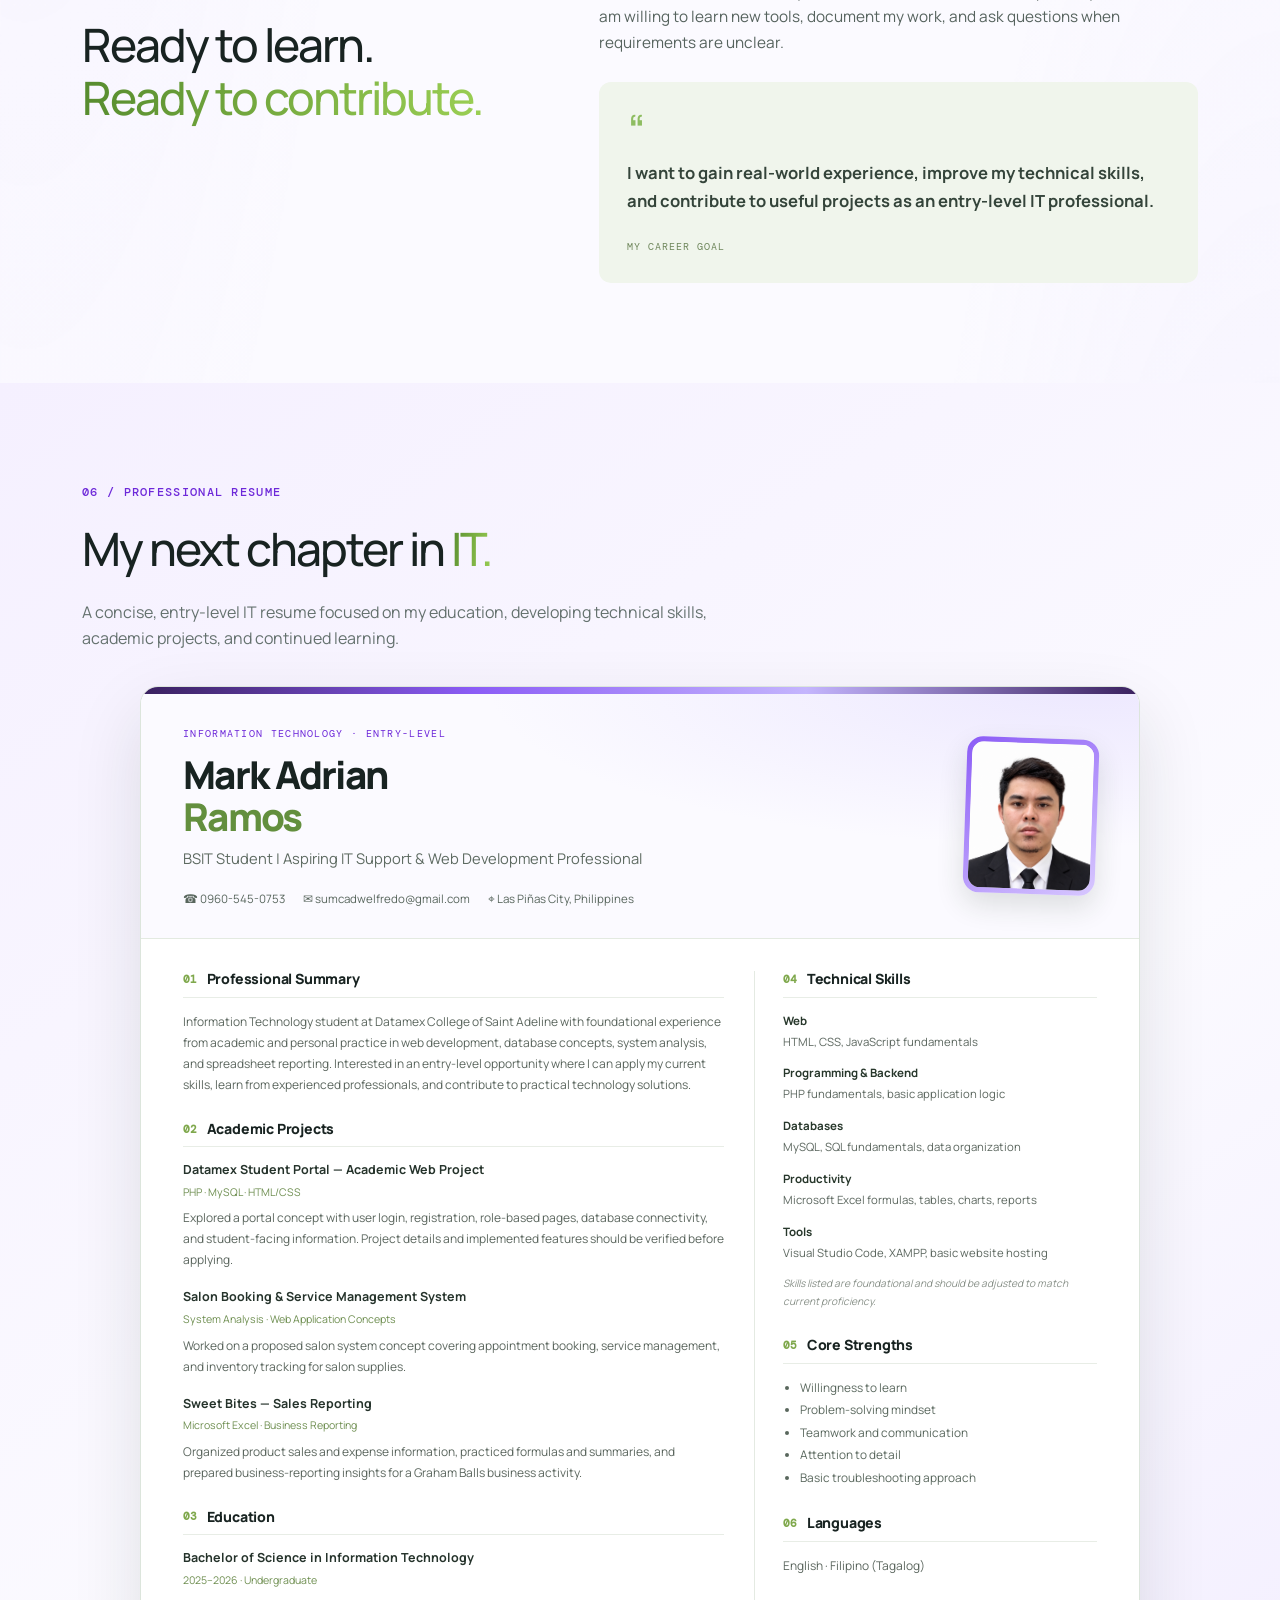
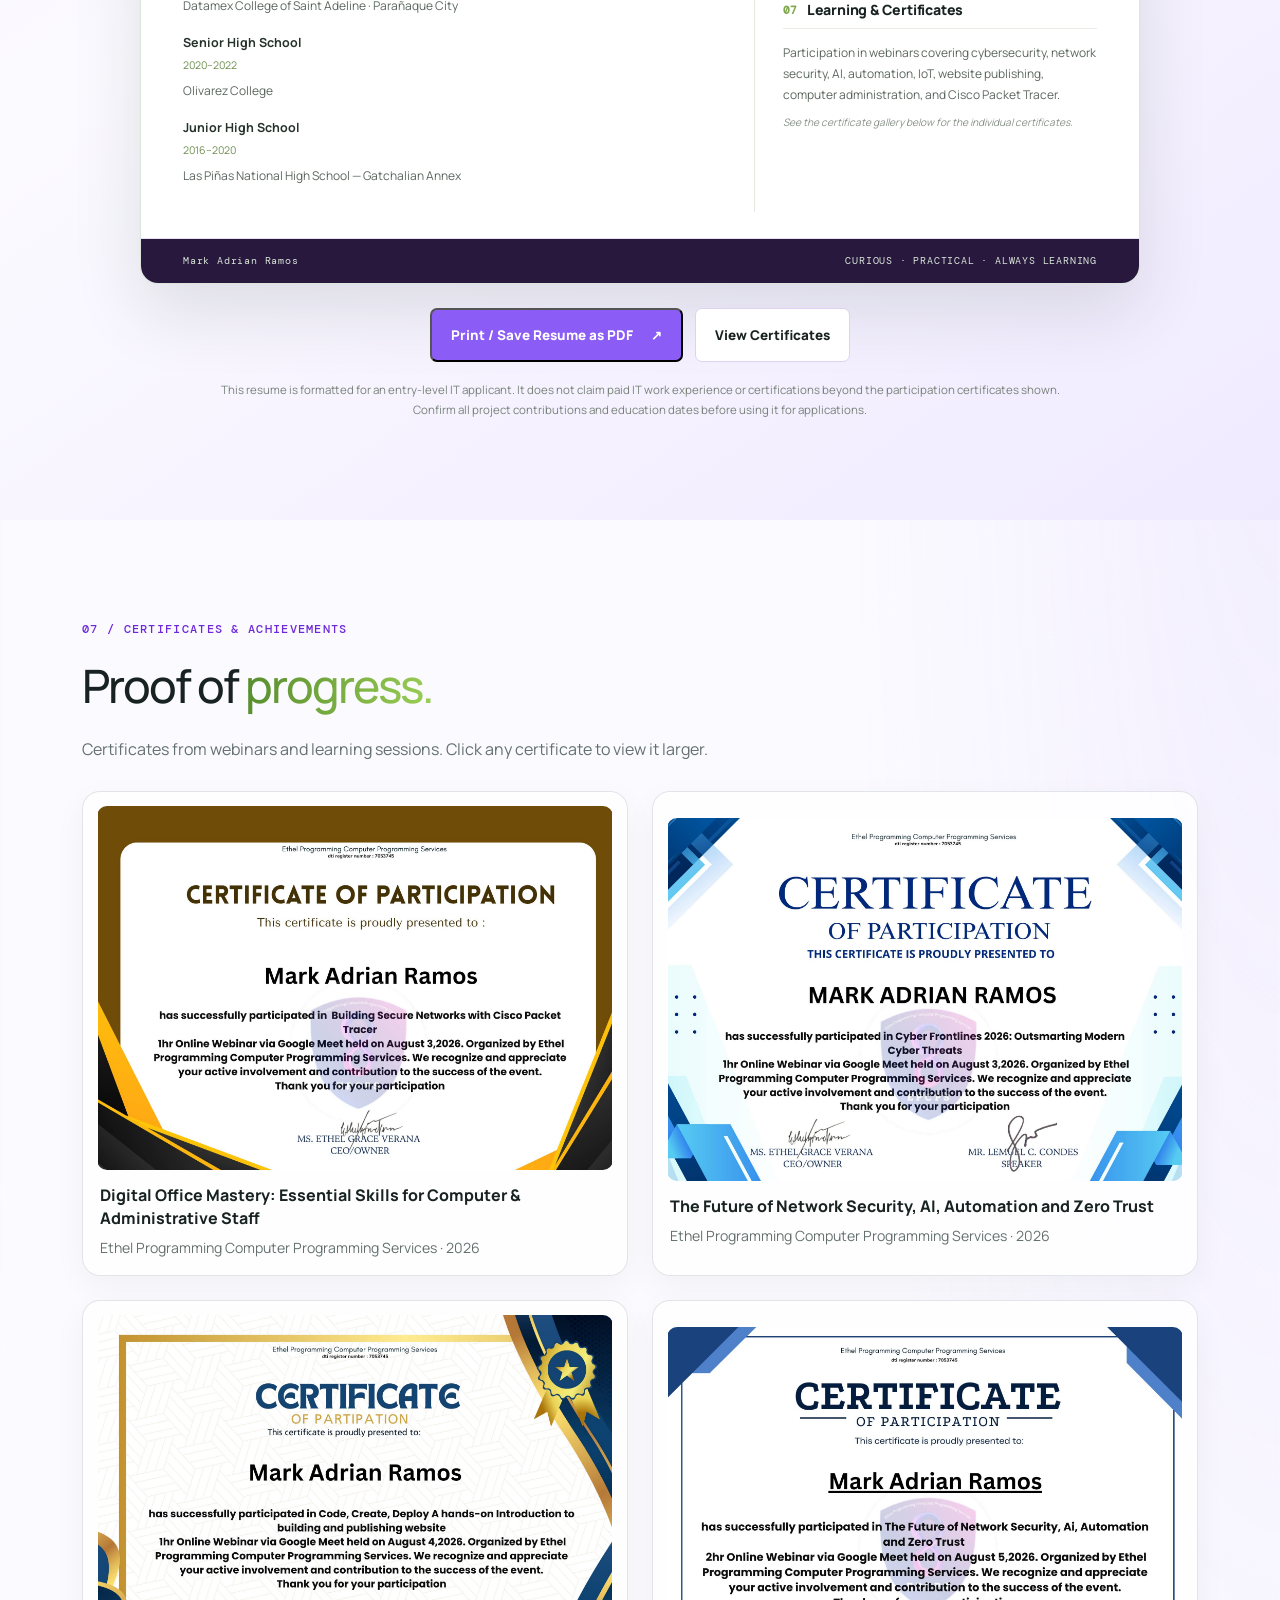
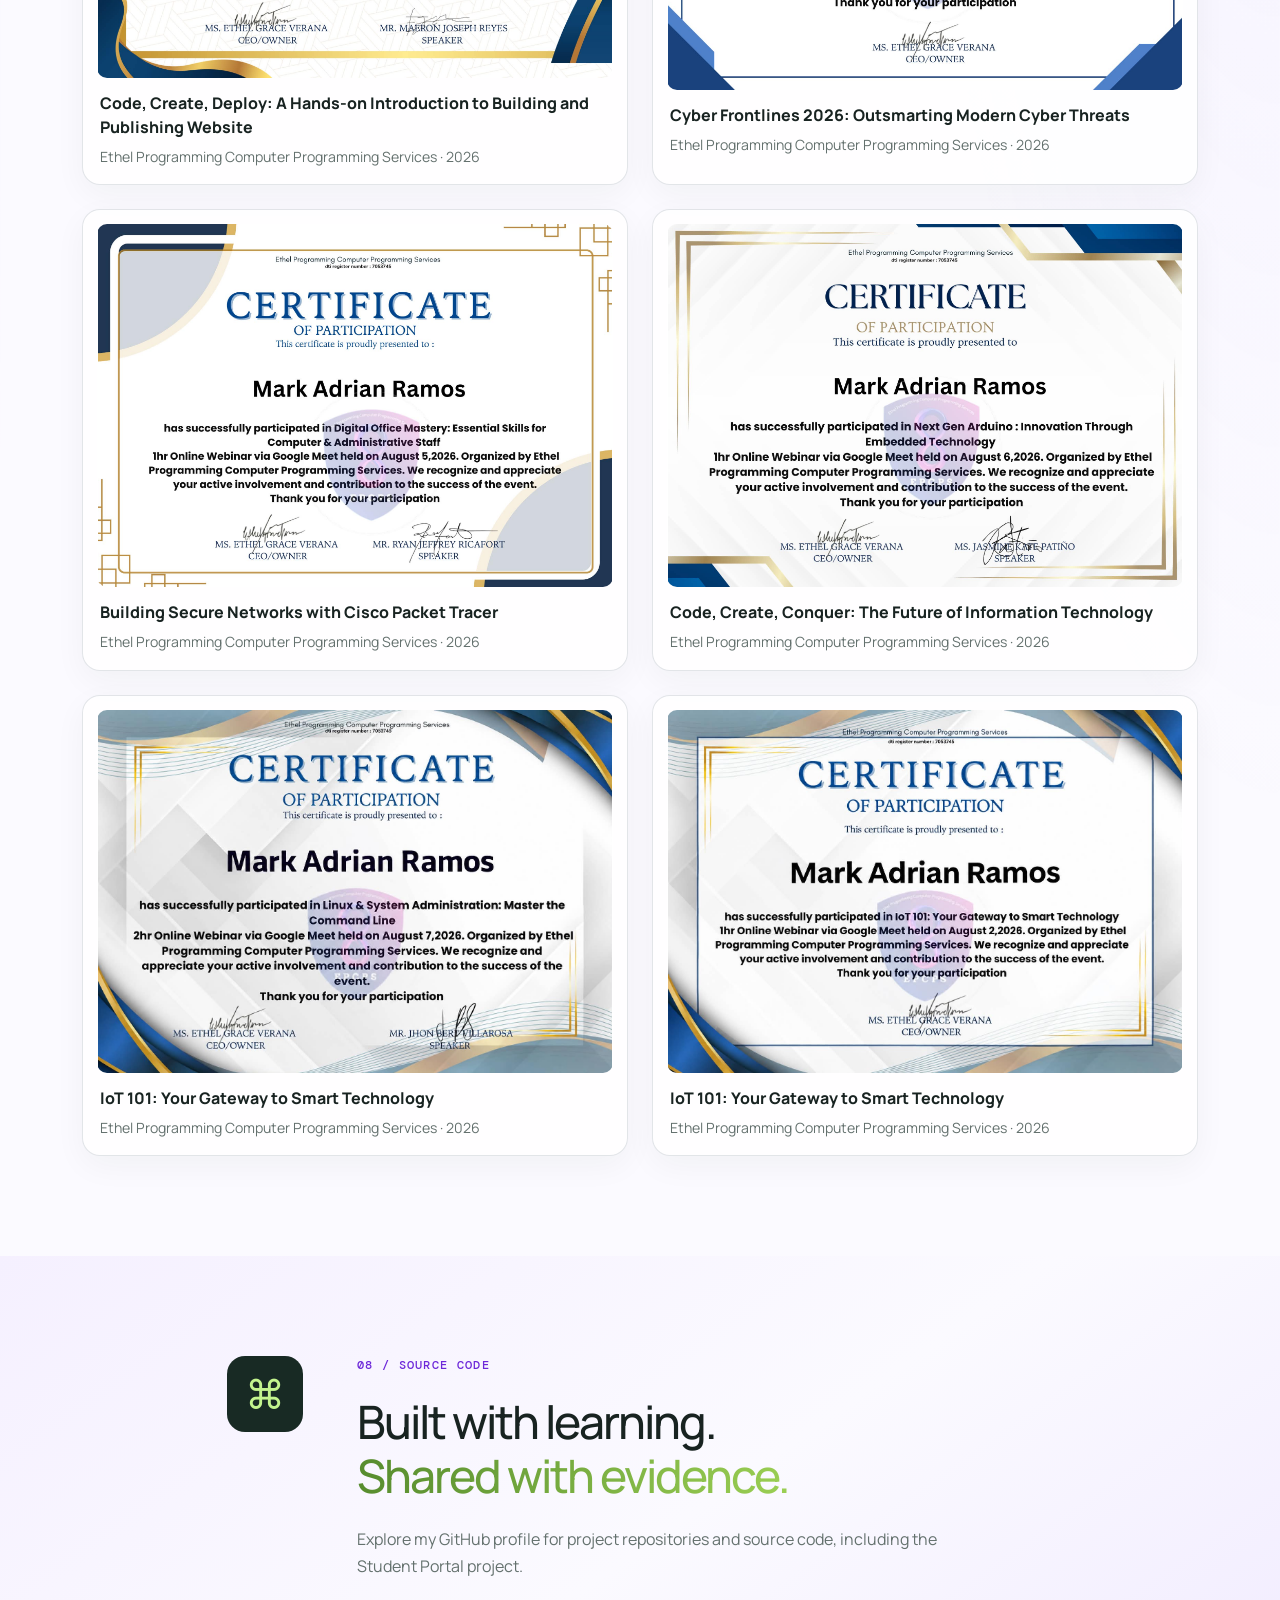
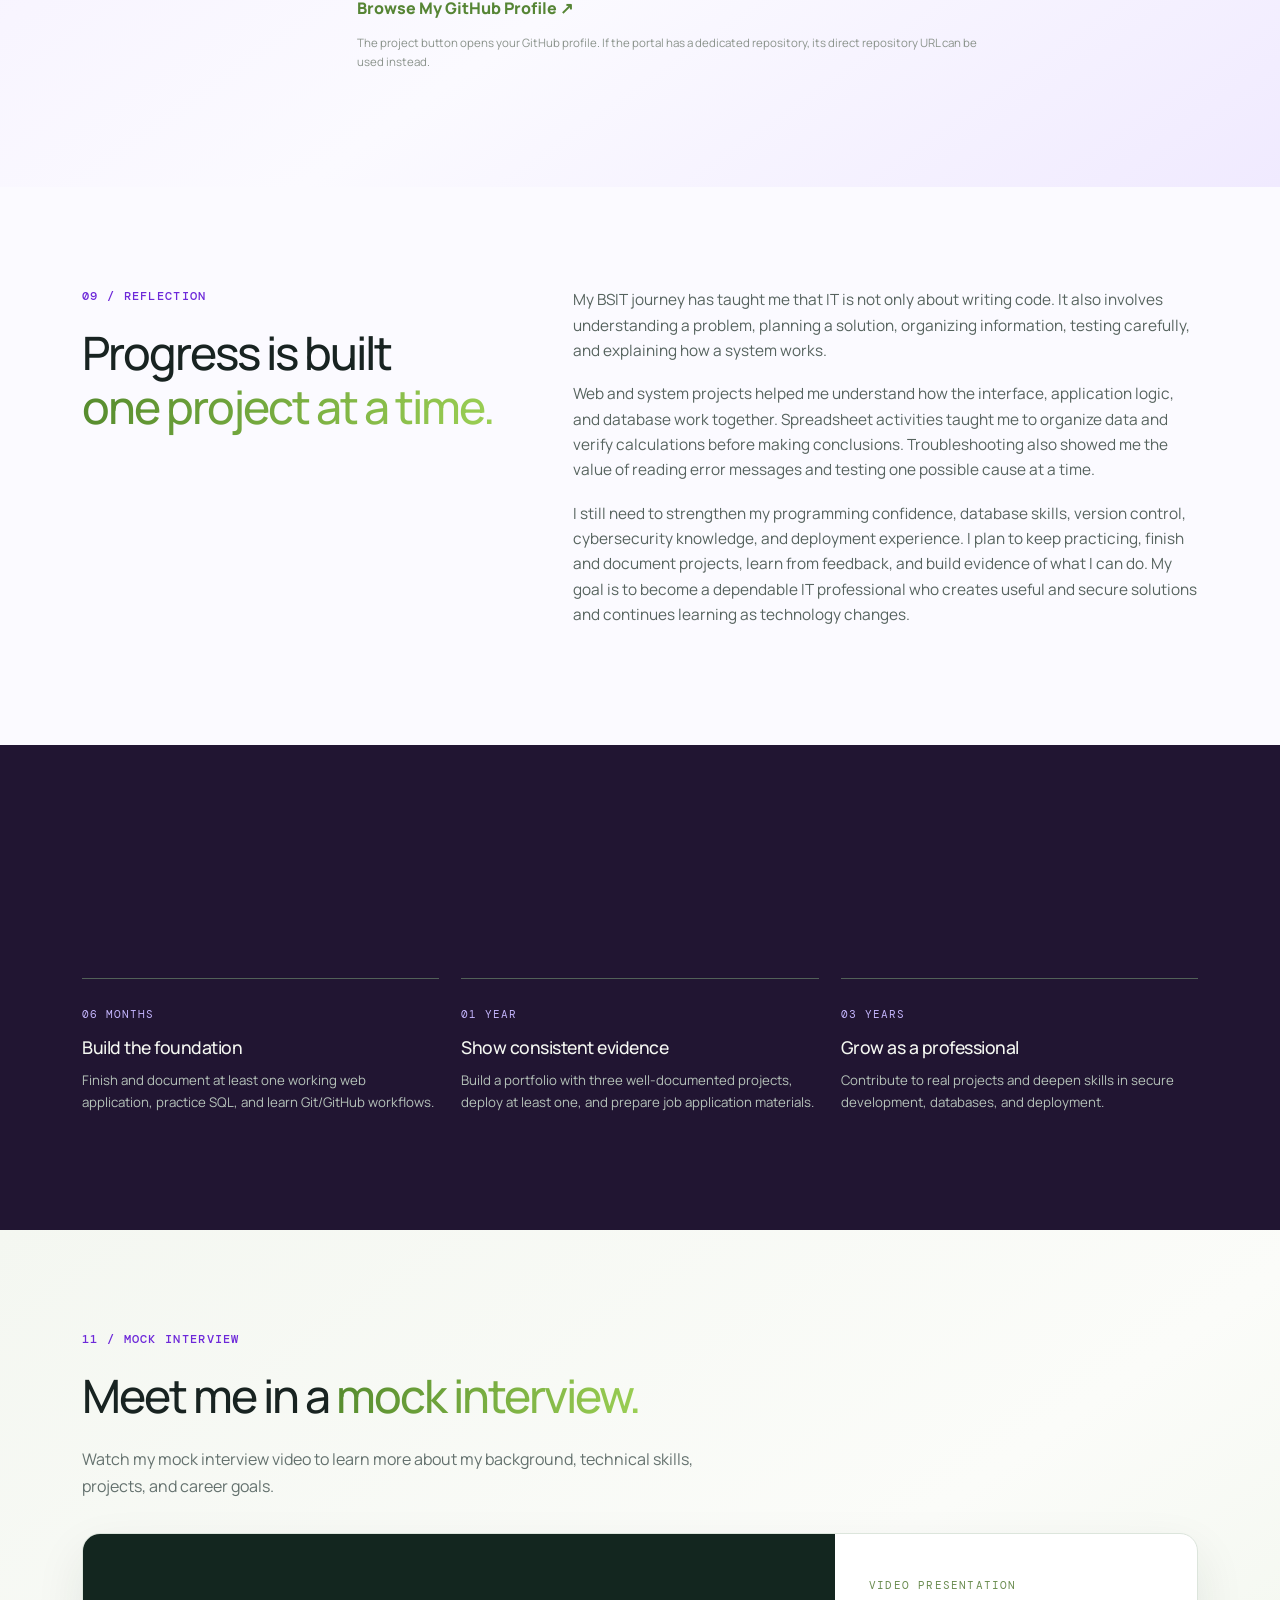
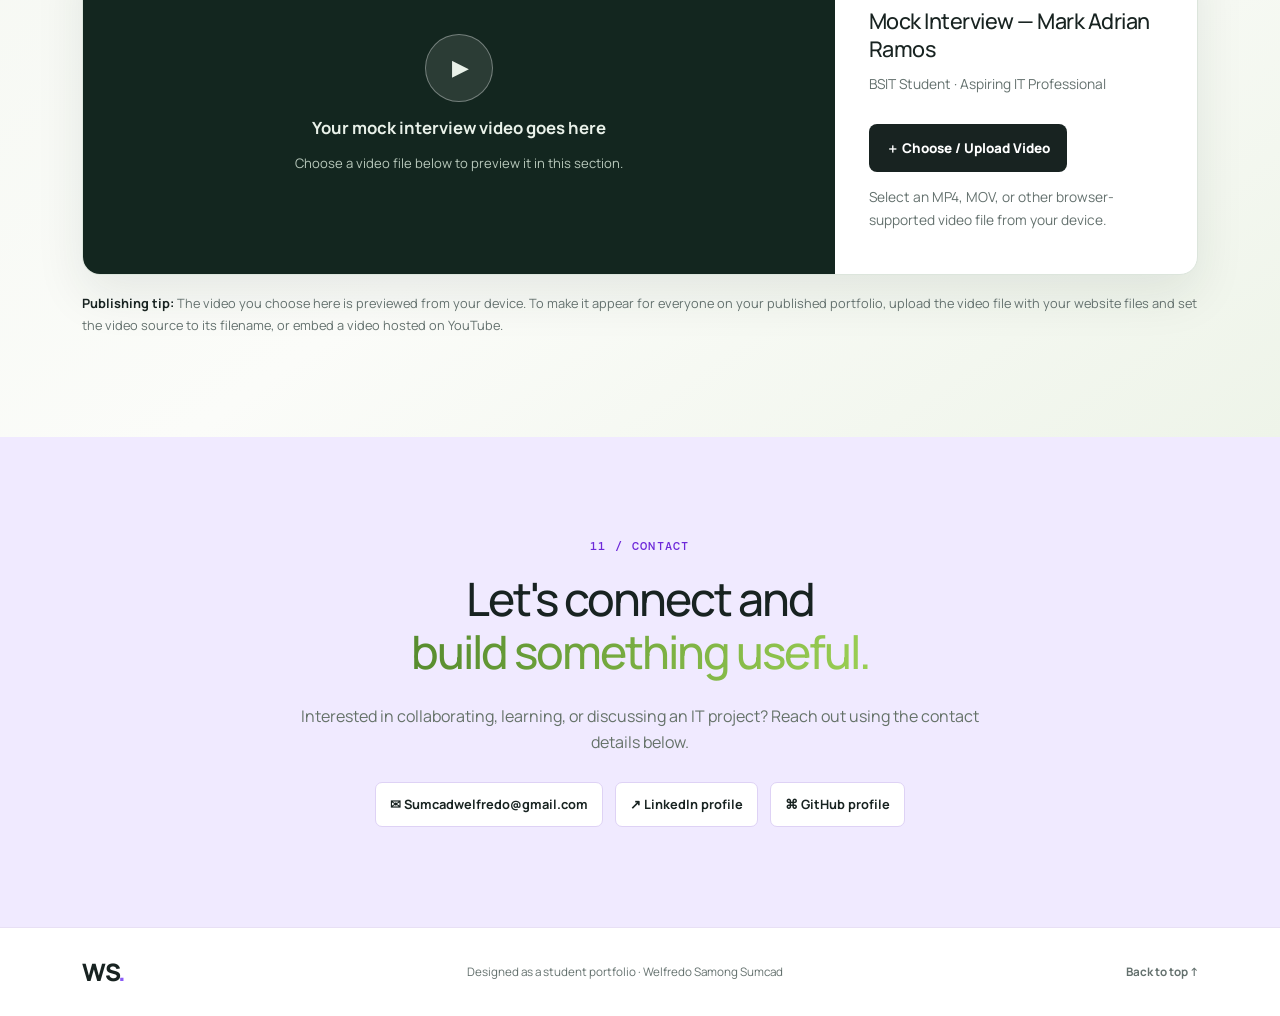
==== commit 4455593b: "Rename portfolio-with-mock-interview.html to index.html" ====
--- a/index.html
+++ b/index.html
@@ -56,7 +56,7 @@
       <button class="menu-toggle" id="menuToggle" aria-label="Toggle navigation" aria-expanded="false">☰</button>
       <div class="nav-links" id="navLinks">
         <a href="#about">About</a><a href="#skills">Skills</a><a href="#projects">Projects</a>
-        <a href="#problem-solving">Problem-Solving</a><a href="#resume">Resume</a><a href="#contact" class="nav-cta">Contact</a>
+        <a href="#problem-solving">Problem-Solving</a><a href="#resume">Resume</a><a href="#mock-interview">Mock Interview</a><a href="#contact" class="nav-cta">Contact</a>
       </div>
     </nav>
   </header>
@@ -290,6 +290,39 @@
       <div class="container"><p class="eyebrow">10 / CAREER DEVELOPMENT PLAN</p><h2>My next <span>milestones.</span></h2><div class="timeline"><div><span>06 MONTHS</span><h3>Build the foundation</h3><p>Finish and document at least one working web application, practice SQL, and learn Git/GitHub workflows.</p></div><div><span>01 YEAR</span><h3>Show consistent evidence</h3><p>Build a portfolio with three well-documented projects, deploy at least one, and prepare job application materials.</p></div><div><span>03 YEARS</span><h3>Grow as a professional</h3><p>Contribute to real projects and deepen skills in secure development, databases, and deployment.</p></div></div></div>
     </section>
 
+
+    <section class="section mock-interview-section" id="mock-interview">
+      <div class="container">
+        <p class="eyebrow">11 / MOCK INTERVIEW</p>
+        <h2>Meet me in a <span>mock interview.</span></h2>
+        <p class="section-intro">Watch my mock interview video to learn more about my background, technical skills, projects, and career goals.</p>
+        <div class="mock-interview-card">
+          <div class="mock-video-frame">
+            <video id="mockInterviewVideo" controls playsinline preload="metadata" aria-label="Mock interview video">
+              <source id="mockInterviewSource" src="" type="video/mp4">
+              Your browser does not support HTML video. Please use a modern browser.
+            </video>
+            <div class="mock-video-placeholder" id="mockVideoPlaceholder">
+              <div class="mock-play-icon">▶</div>
+              <strong>Your mock interview video goes here</strong>
+              <span>Choose a video file below to preview it in this section.</span>
+            </div>
+          </div>
+          <div class="mock-interview-details">
+            <div>
+              <p class="mock-video-kicker">VIDEO PRESENTATION</p>
+              <h3>Mock Interview — Mark Adrian Ramos</h3>
+              <p>BSIT Student · Aspiring IT Professional</p>
+            </div>
+            <label class="mock-upload-button" for="mockInterviewUpload">＋ Choose / Upload Video</label>
+            <input type="file" id="mockInterviewUpload" accept="video/*" hidden>
+            <p class="mock-video-note" id="mockVideoStatus">Select an MP4, MOV, or other browser-supported video file from your device.</p>
+          </div>
+        </div>
+        <p class="mock-interview-tip"><strong>Publishing tip:</strong> The video you choose here is previewed from your device. To make it appear for everyone on your published portfolio, upload the video file with your website files and set the video source to its filename, or embed a video hosted on YouTube.</p>
+      </div>
+    </section>
+
     <section class="section contact-section" id="contact">
       <div class="container contact-box"><p class="eyebrow">11 / CONTACT</p><h2>Let's connect and<br><span>build something useful.</span></h2><p>Interested in collaborating, learning, or discussing an IT project? Reach out using the contact details below.</p><div class="contact-links"><a href="mailto:Sumcadwelfredo@gmail.com">✉ Sumcadwelfredo@gmail.com</a><a href="https://www.linkedin.com/in/welfredo-sumcad-559a39443?utm_source=share_via&amp;utm_content=profile&amp;utm_medium=member_android" target="_blank" rel="noopener">↗ LinkedIn profile</a><a href="https://github.com/welfredo" target="_blank" rel="noopener">⌘ GitHub profile</a></div></div>
     </section>
@@ -319,5 +352,35 @@
 })();
 </script>
 
+
+<script>
+(function () {
+  const input = document.getElementById('mockInterviewUpload');
+  const video = document.getElementById('mockInterviewVideo');
+  const source = document.getElementById('mockInterviewSource');
+  const placeholder = document.getElementById('mockVideoPlaceholder');
+  const status = document.getElementById('mockVideoStatus');
+  if (!input || !video || !source || !placeholder || !status) return;
+  let currentObjectUrl = null;
+  input.addEventListener('change', function () {
+    const file = input.files && input.files[0];
+    if (!file) return;
+    if (!file.type.startsWith('video/')) {
+      status.textContent = 'Please choose a valid video file.';
+      input.value = '';
+      return;
+    }
+    if (currentObjectUrl) URL.revokeObjectURL(currentObjectUrl);
+    currentObjectUrl = URL.createObjectURL(file);
+    source.removeAttribute('src');
+    video.src = currentObjectUrl;
+    video.load();
+    video.style.display = 'block';
+    placeholder.style.display = 'none';
+    status.textContent = 'Selected: ' + file.name + ' — ready to preview. This local selection is not saved to the live website.';
+  });
+})();
+</script>
+
 </body>
 </html>
--- a/style.css
+++ b/style.css
@@ -498,3 +498,23 @@
 .theme-customizer-toggle { position:fixed; right:18px; bottom:18px; z-index:1199; border:0; border-radius:999px; padding:12px 16px; background:#6d28d9; color:#fff; box-shadow:0 10px 28px rgba(109,40,217,.3); font:800 .78rem Manrope,Arial,sans-serif; cursor:pointer; }
 .theme-customizer-toggle:hover { background:#5b21b6; }
 @media(max-width:650px) { .theme-customizer { right:10px; bottom:10px; } .theme-customizer-toggle { right:12px; bottom:12px; } }
+
+/* Mock interview video section */
+.mock-interview-section{background:linear-gradient(145deg,#f4f7f1 0%,#fbfcf9 55%,#eef4e9 100%)}
+.mock-interview-card{display:grid;grid-template-columns:minmax(0,1.35fr) minmax(260px,.65fr);overflow:hidden;border:1px solid #dce5dc;border-radius:18px;background:#fff;box-shadow:0 20px 50px rgba(25,48,34,.09)}
+.mock-video-frame{position:relative;min-height:340px;background:#13261f;display:grid;place-items:center;overflow:hidden}
+.mock-video-frame video{display:none;width:100%;height:100%;min-height:340px;max-height:560px;object-fit:contain;background:#101714}
+.mock-video-placeholder{display:flex;flex-direction:column;align-items:center;justify-content:center;gap:12px;padding:32px;text-align:center;color:#e9f1e9;min-height:340px}
+.mock-play-icon{width:68px;height:68px;display:grid;place-items:center;padding-left:4px;border:1px solid rgba(255,255,255,.35);border-radius:50%;background:rgba(255,255,255,.1);font-size:1.4rem}
+.mock-video-placeholder strong{font-size:1.05rem}
+.mock-video-placeholder span{font-size:.82rem;color:#b8c8bb}
+.mock-interview-details{display:flex;flex-direction:column;align-items:flex-start;justify-content:center;padding:34px}
+.mock-video-kicker{font-family:'DM Mono',monospace;font-size:.68rem;letter-spacing:1.2px;color:#6a8c50;margin-bottom:12px}
+.mock-interview-details h3{font-size:1.35rem;line-height:1.3;margin-bottom:10px}
+.mock-interview-details p:not(.mock-video-kicker){font-size:.86rem;color:var(--muted)}
+.mock-upload-button{display:inline-flex;align-items:center;justify-content:center;gap:10px;margin-top:12px;padding:13px 17px;border-radius:8px;background:var(--ink);color:#fff;font-size:.84rem;font-weight:800;cursor:pointer;transition:transform .2s,box-shadow .2s}
+.mock-upload-button:hover{transform:translateY(-2px);box-shadow:0 8px 22px #16231c18}
+.mock-interview-details .mock-video-note{font-size:.74rem;line-height:1.65;margin:14px 0 0;color:#788279}
+.mock-interview-tip{font-size:.8rem;line-height:1.7;color:var(--muted);margin:18px 0 0}
+.mock-interview-tip strong{color:var(--ink)}
+@media(max-width:750px){.mock-interview-card{grid-template-columns:1fr}.mock-video-frame,.mock-video-frame video,.mock-video-placeholder{min-height:220px}.mock-interview-details{padding:25px}}
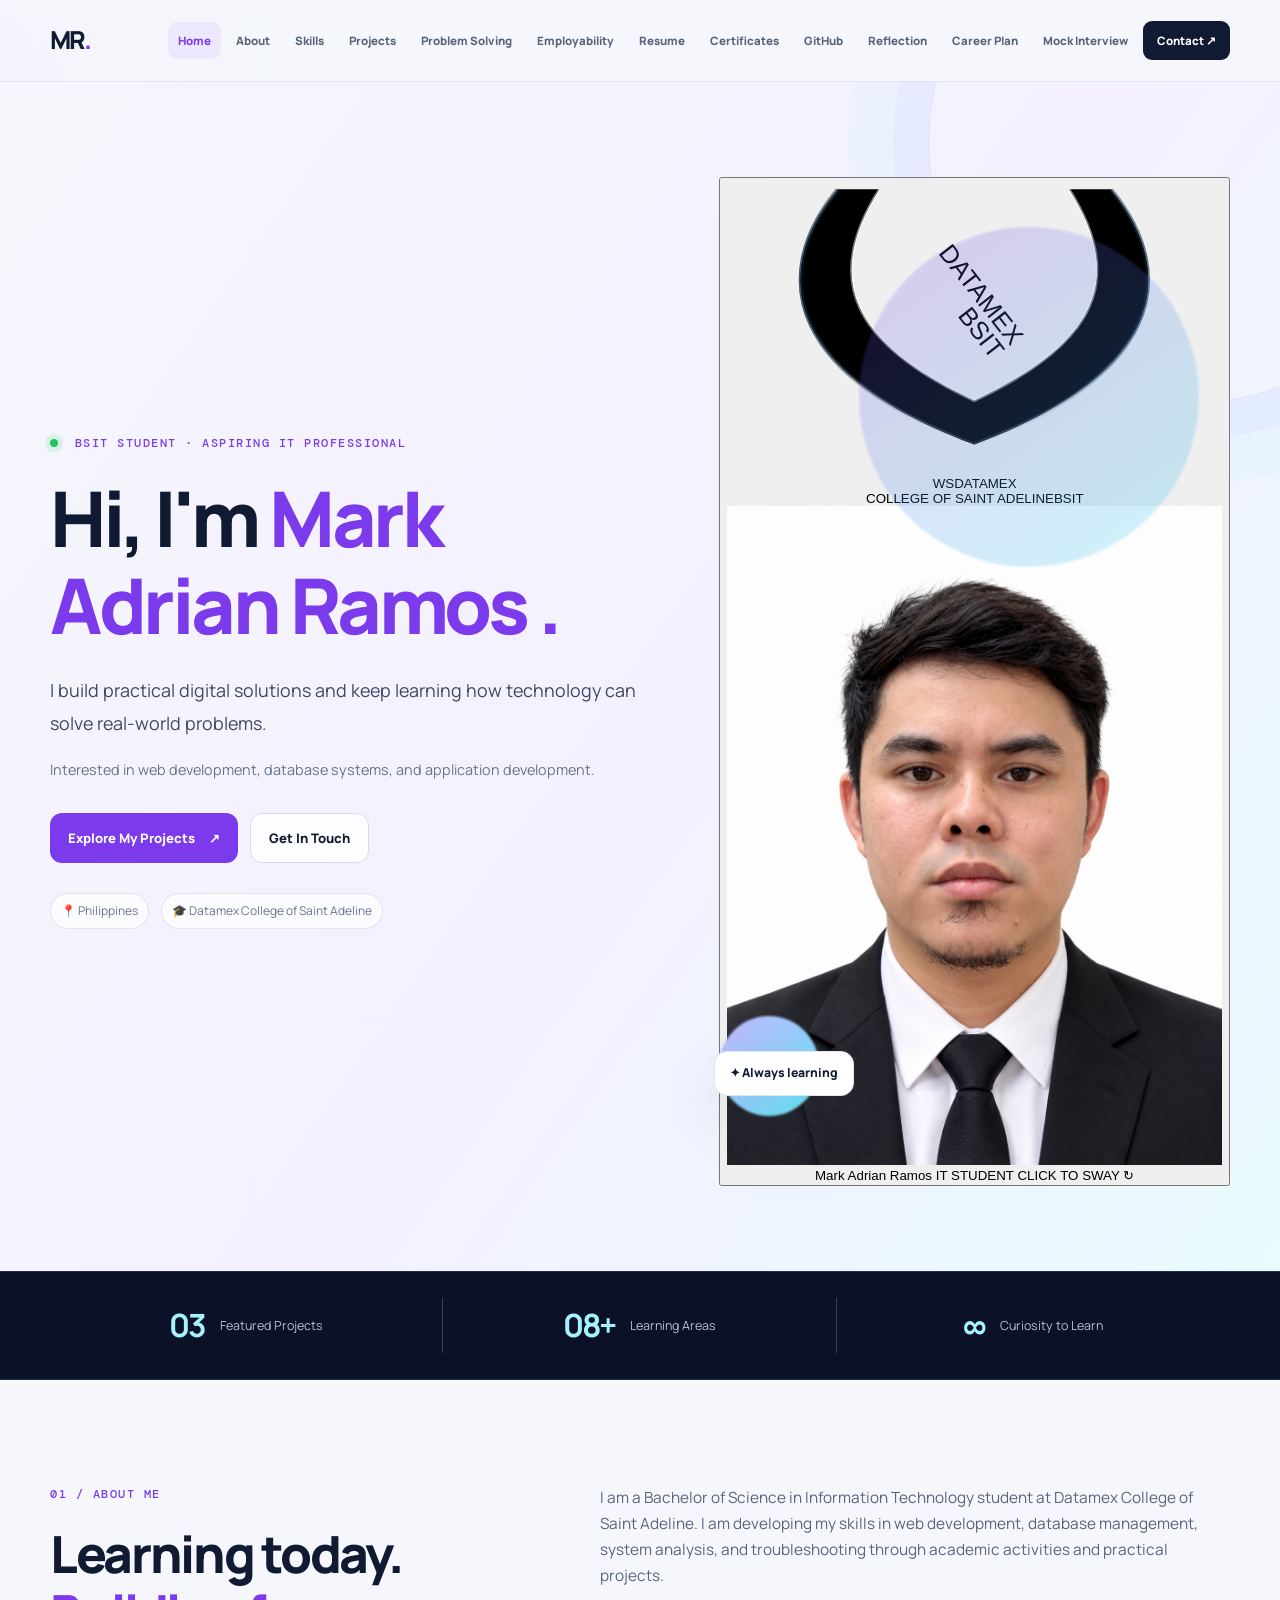
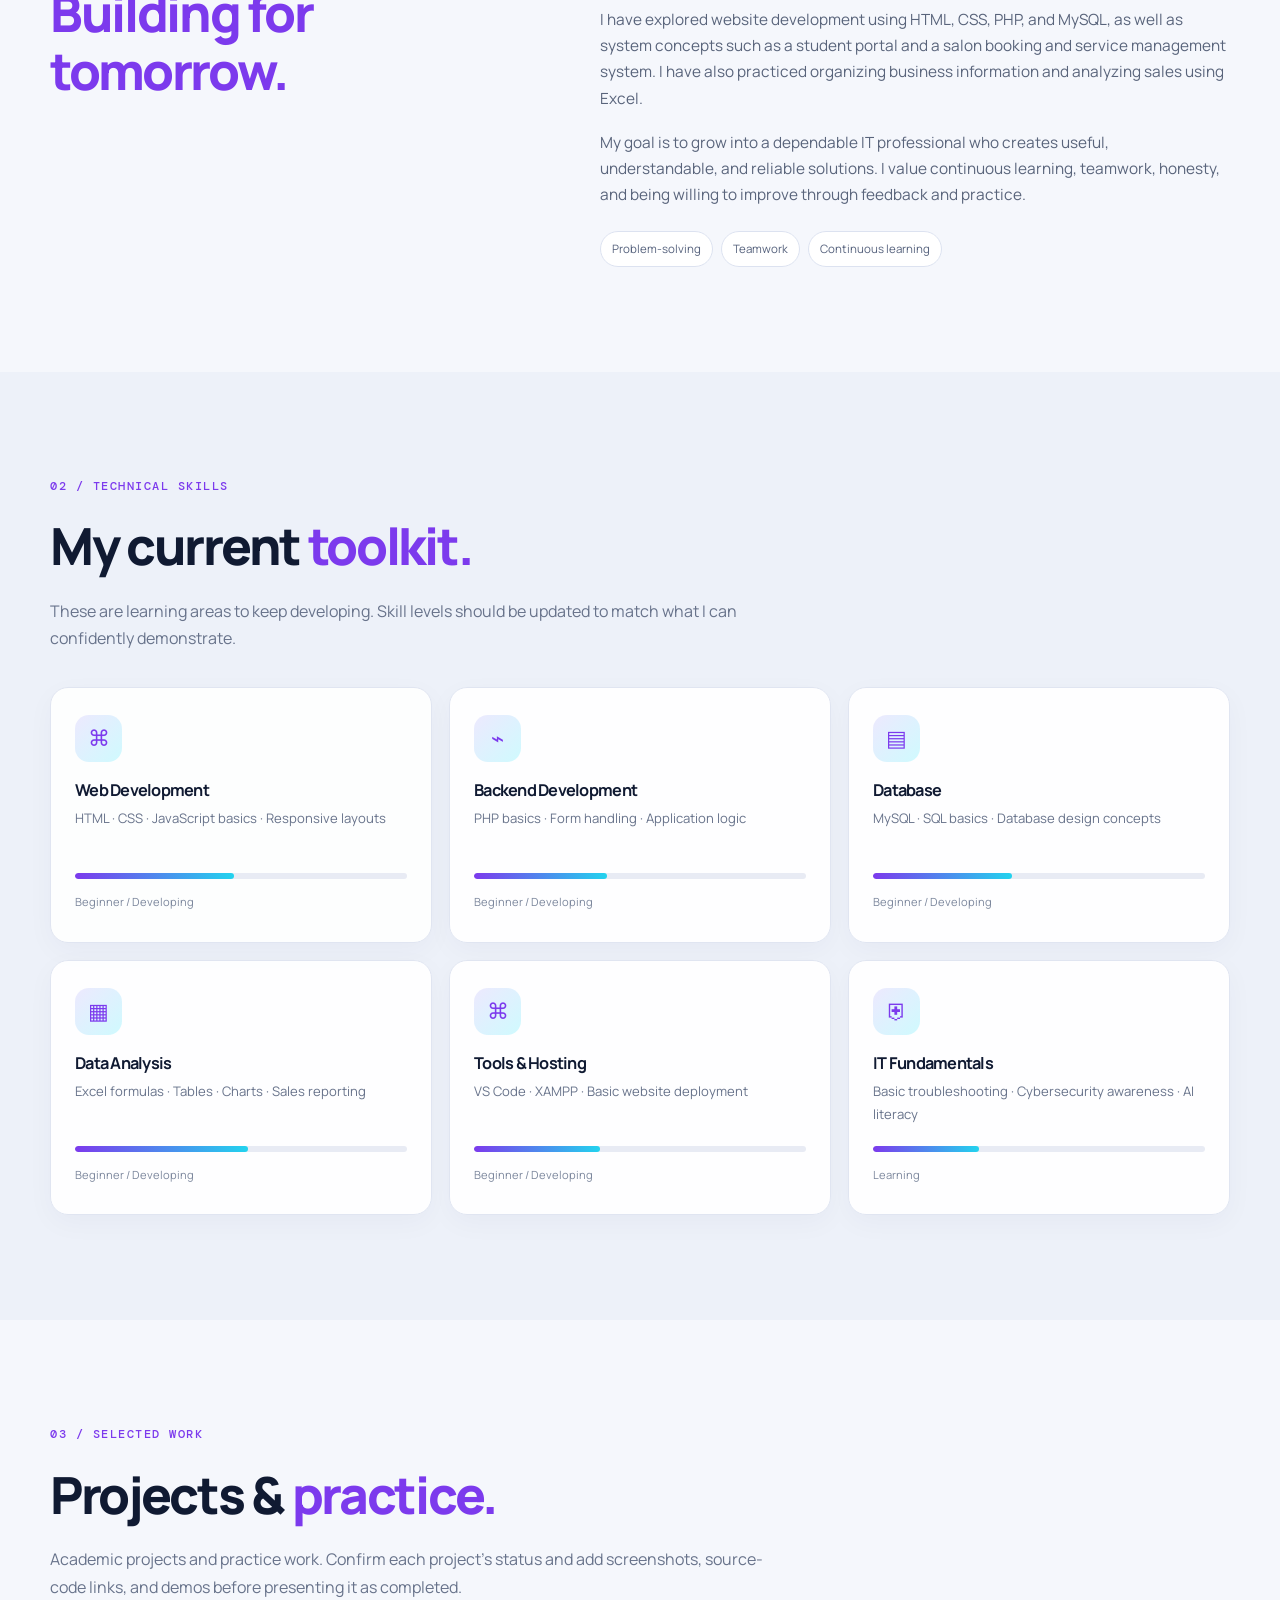
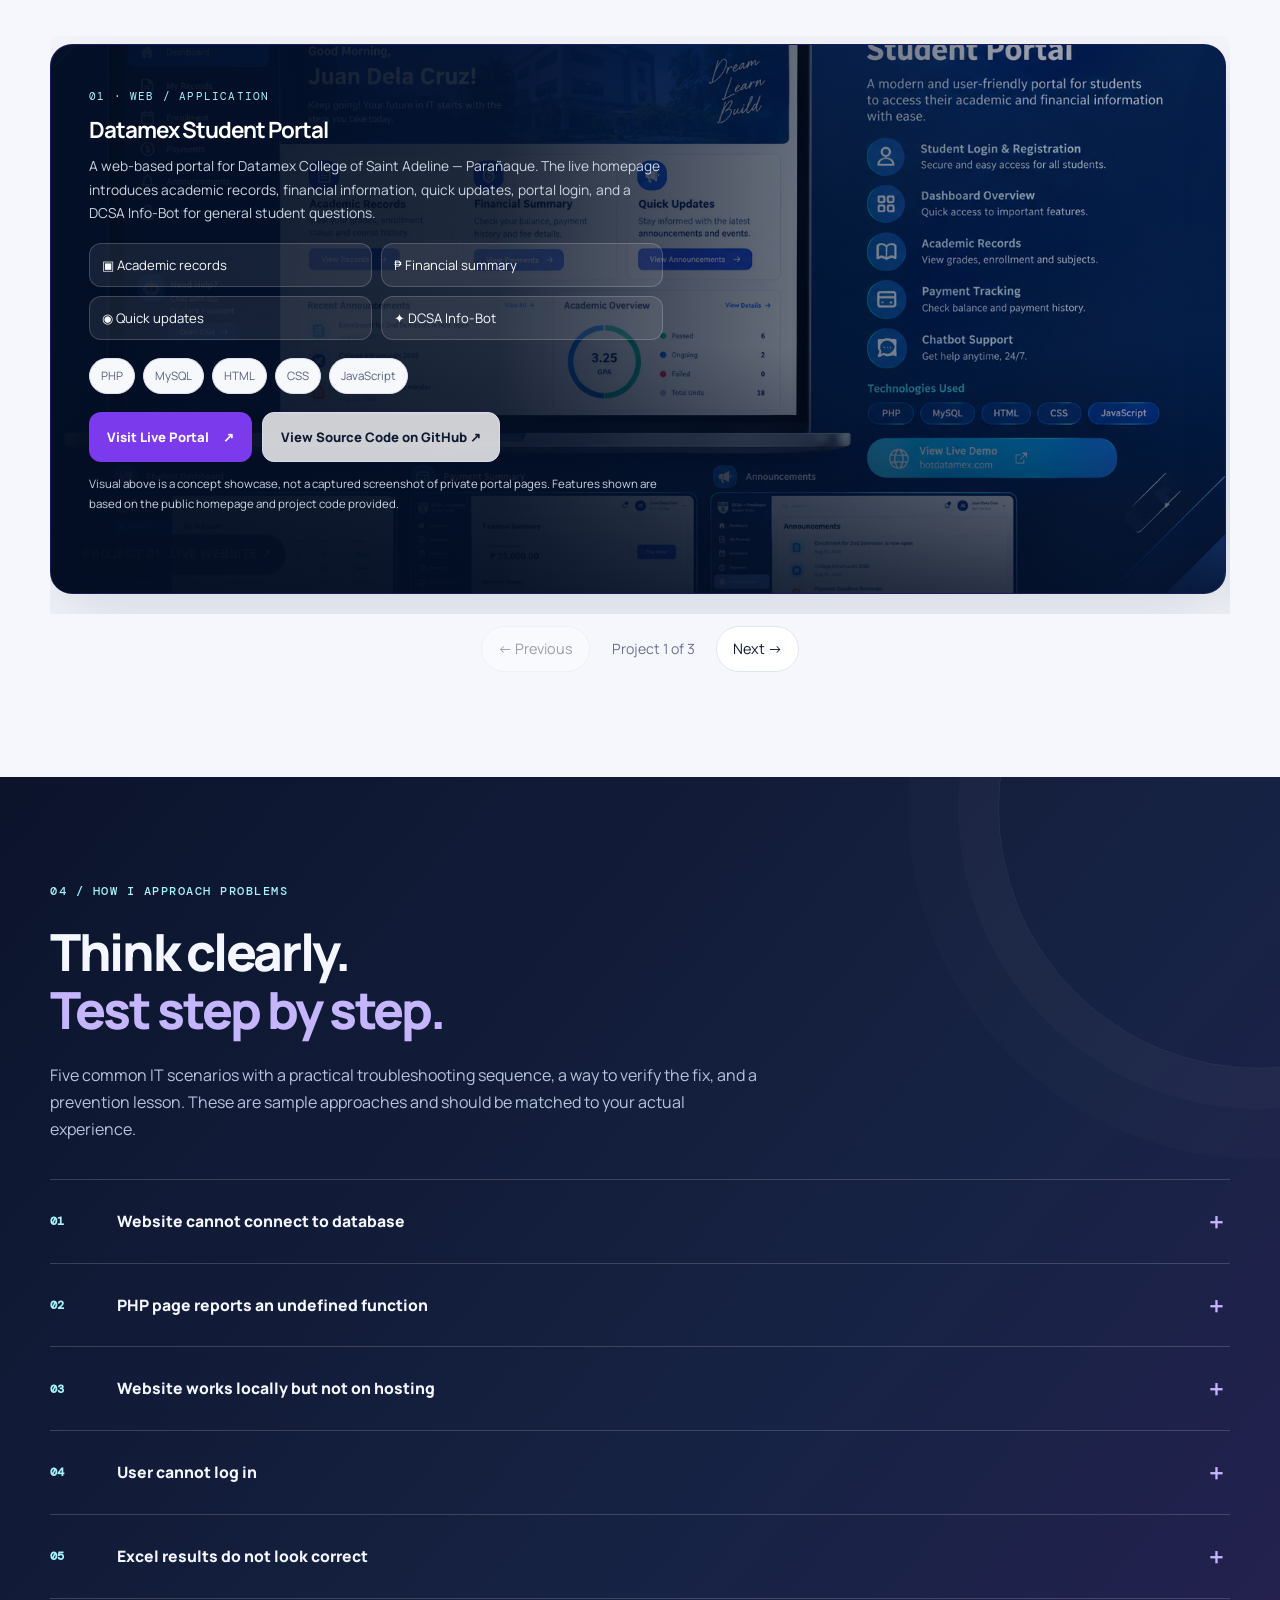
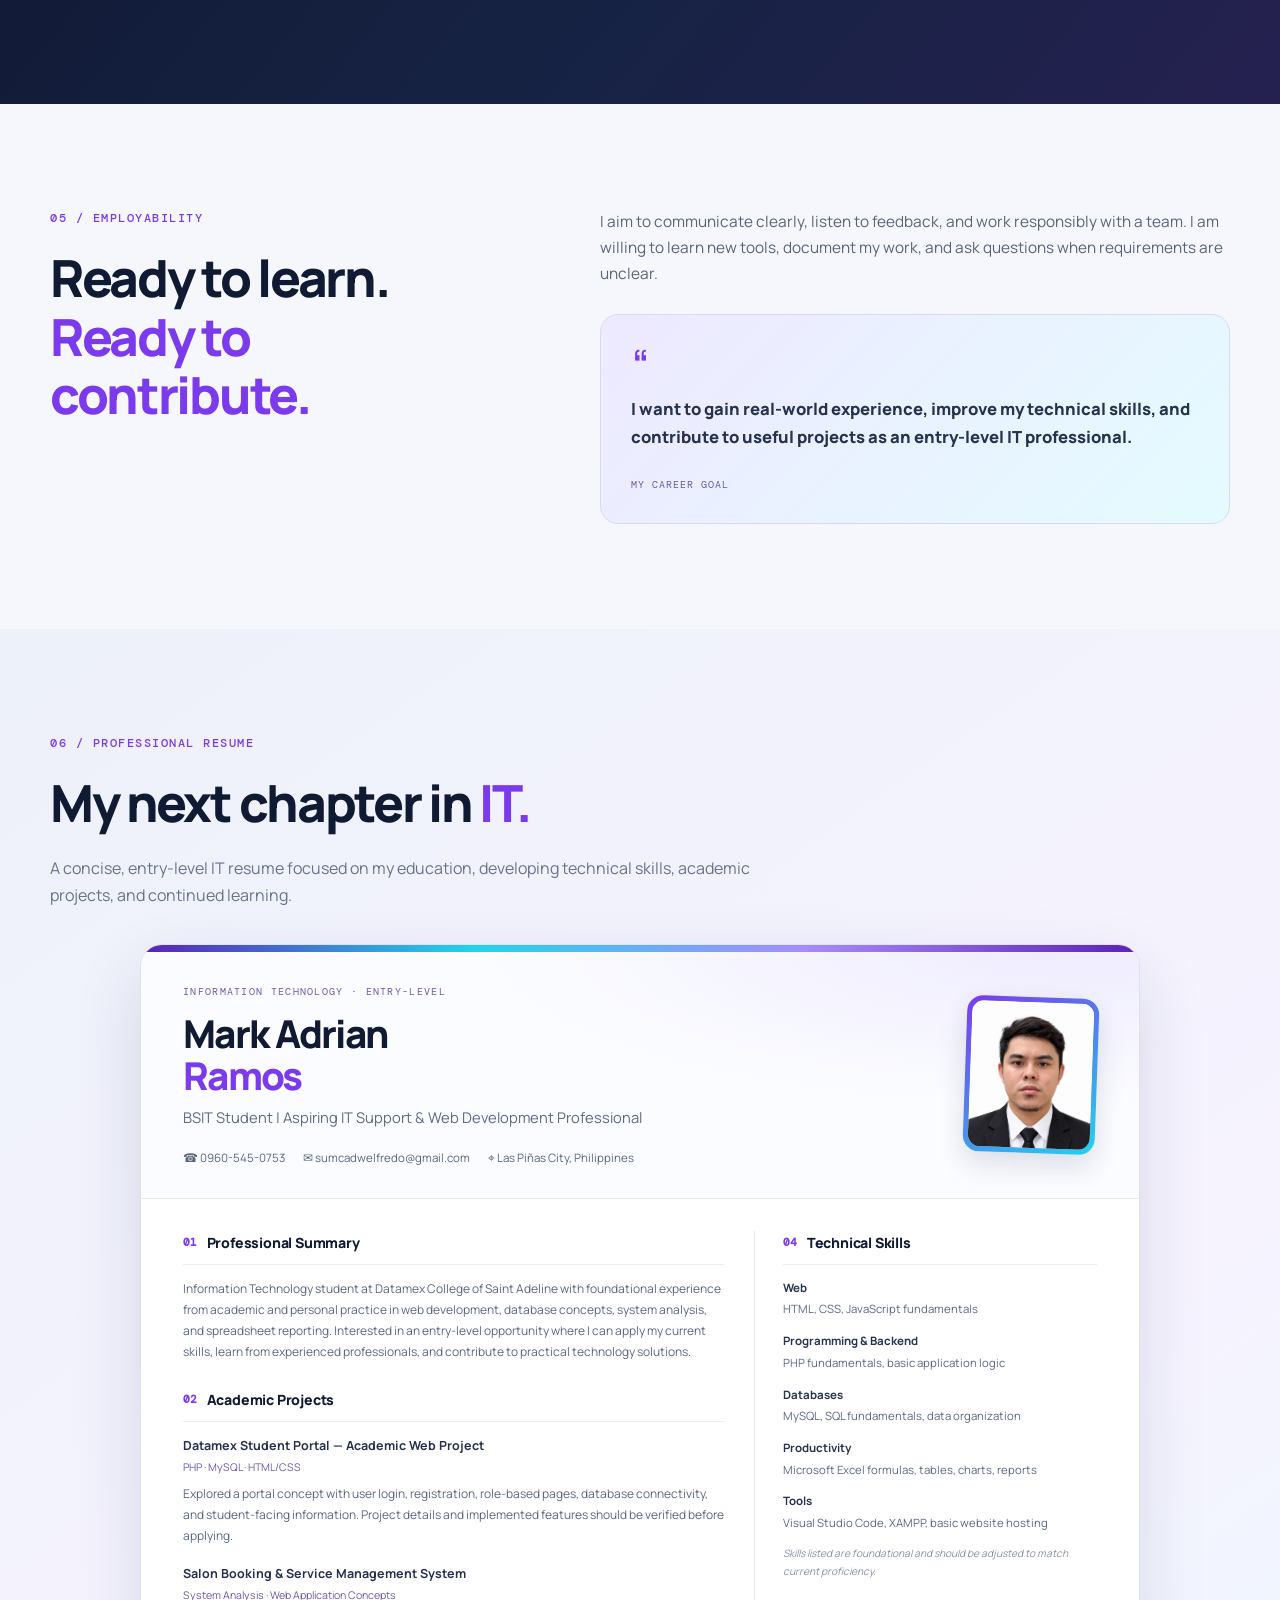
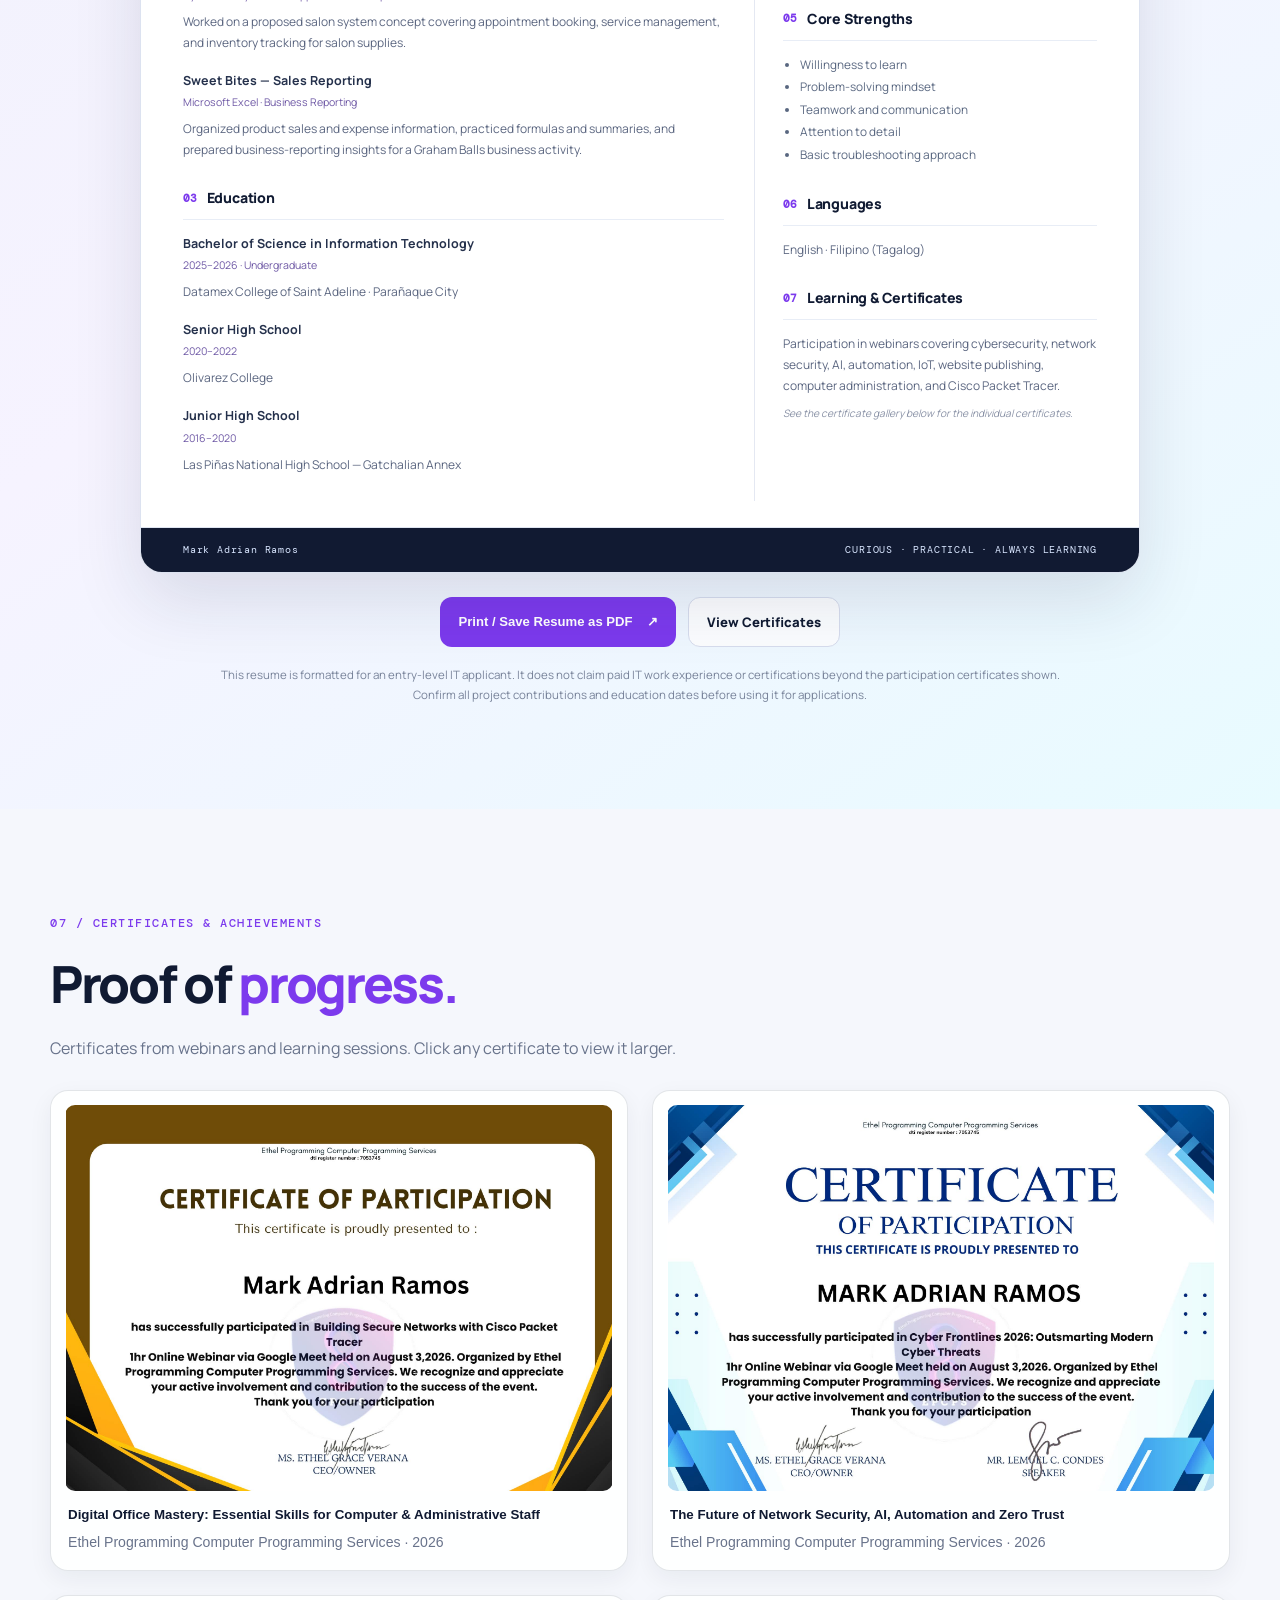
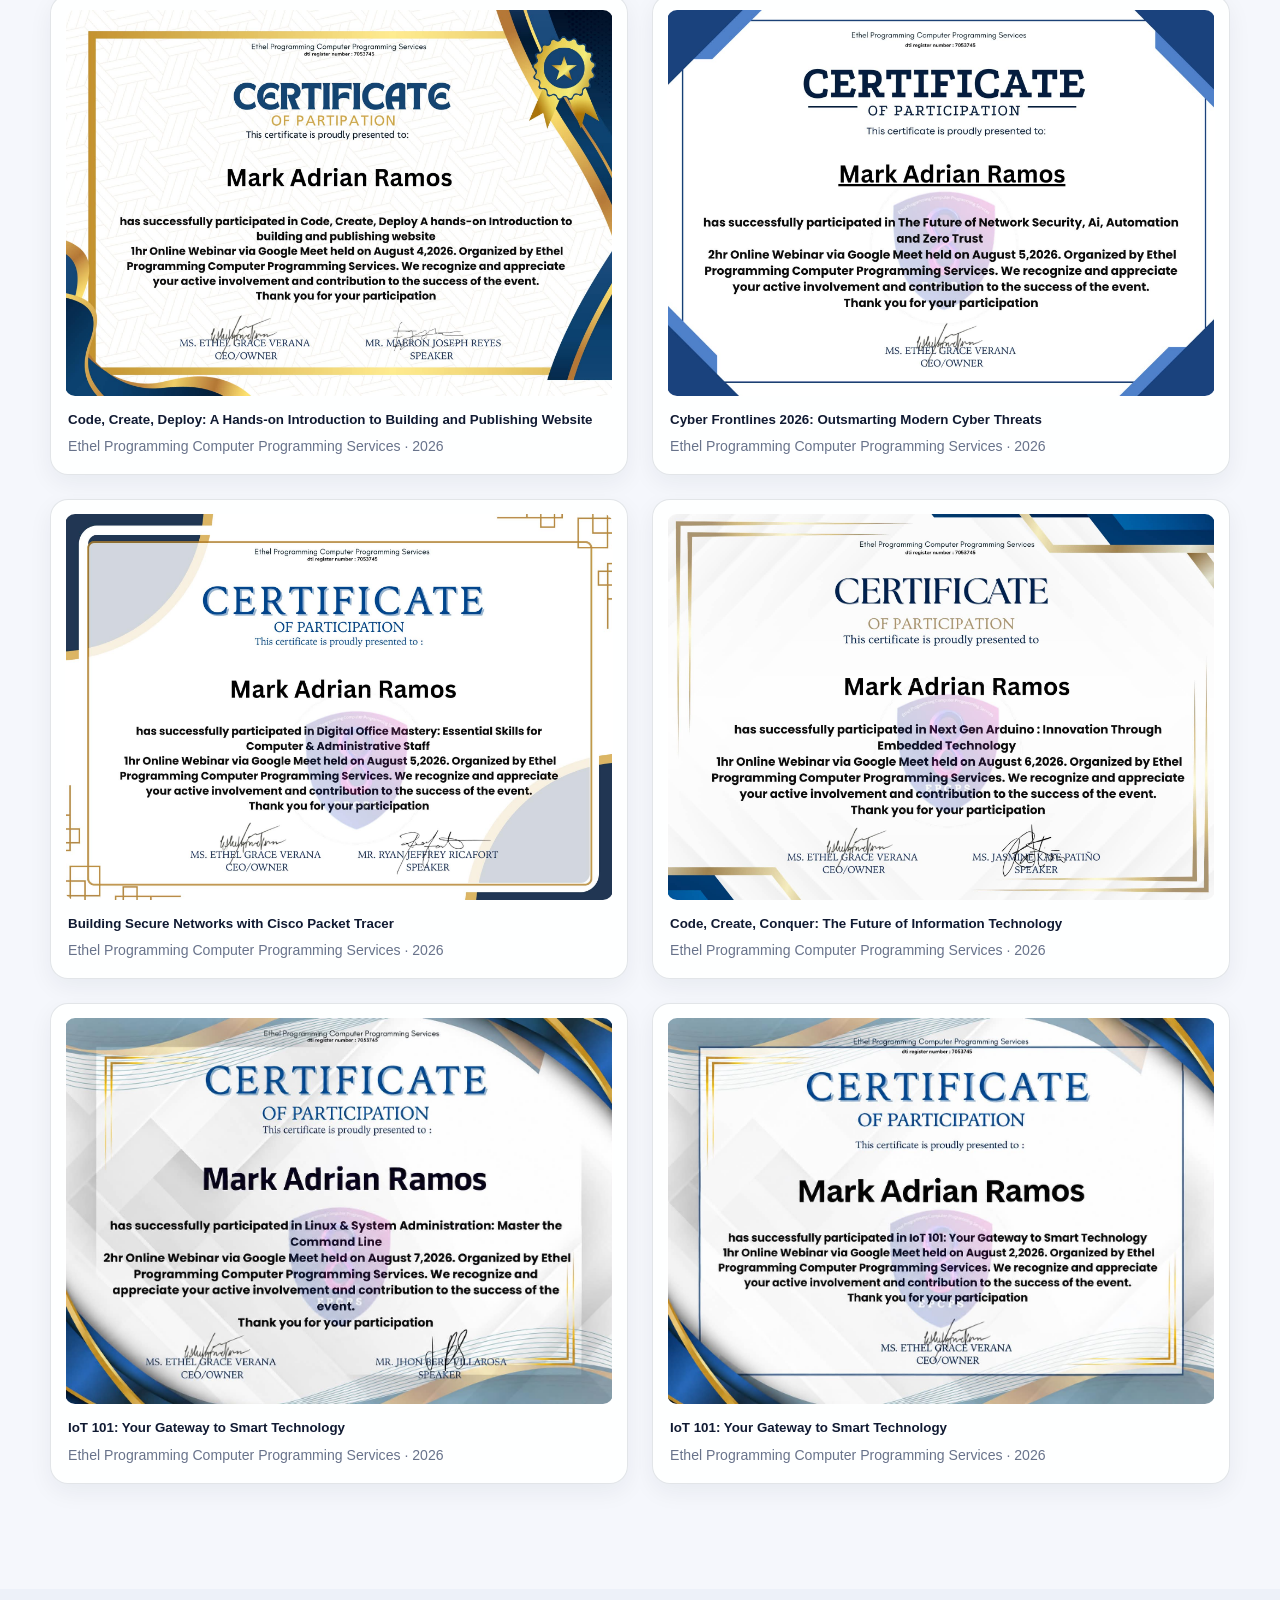
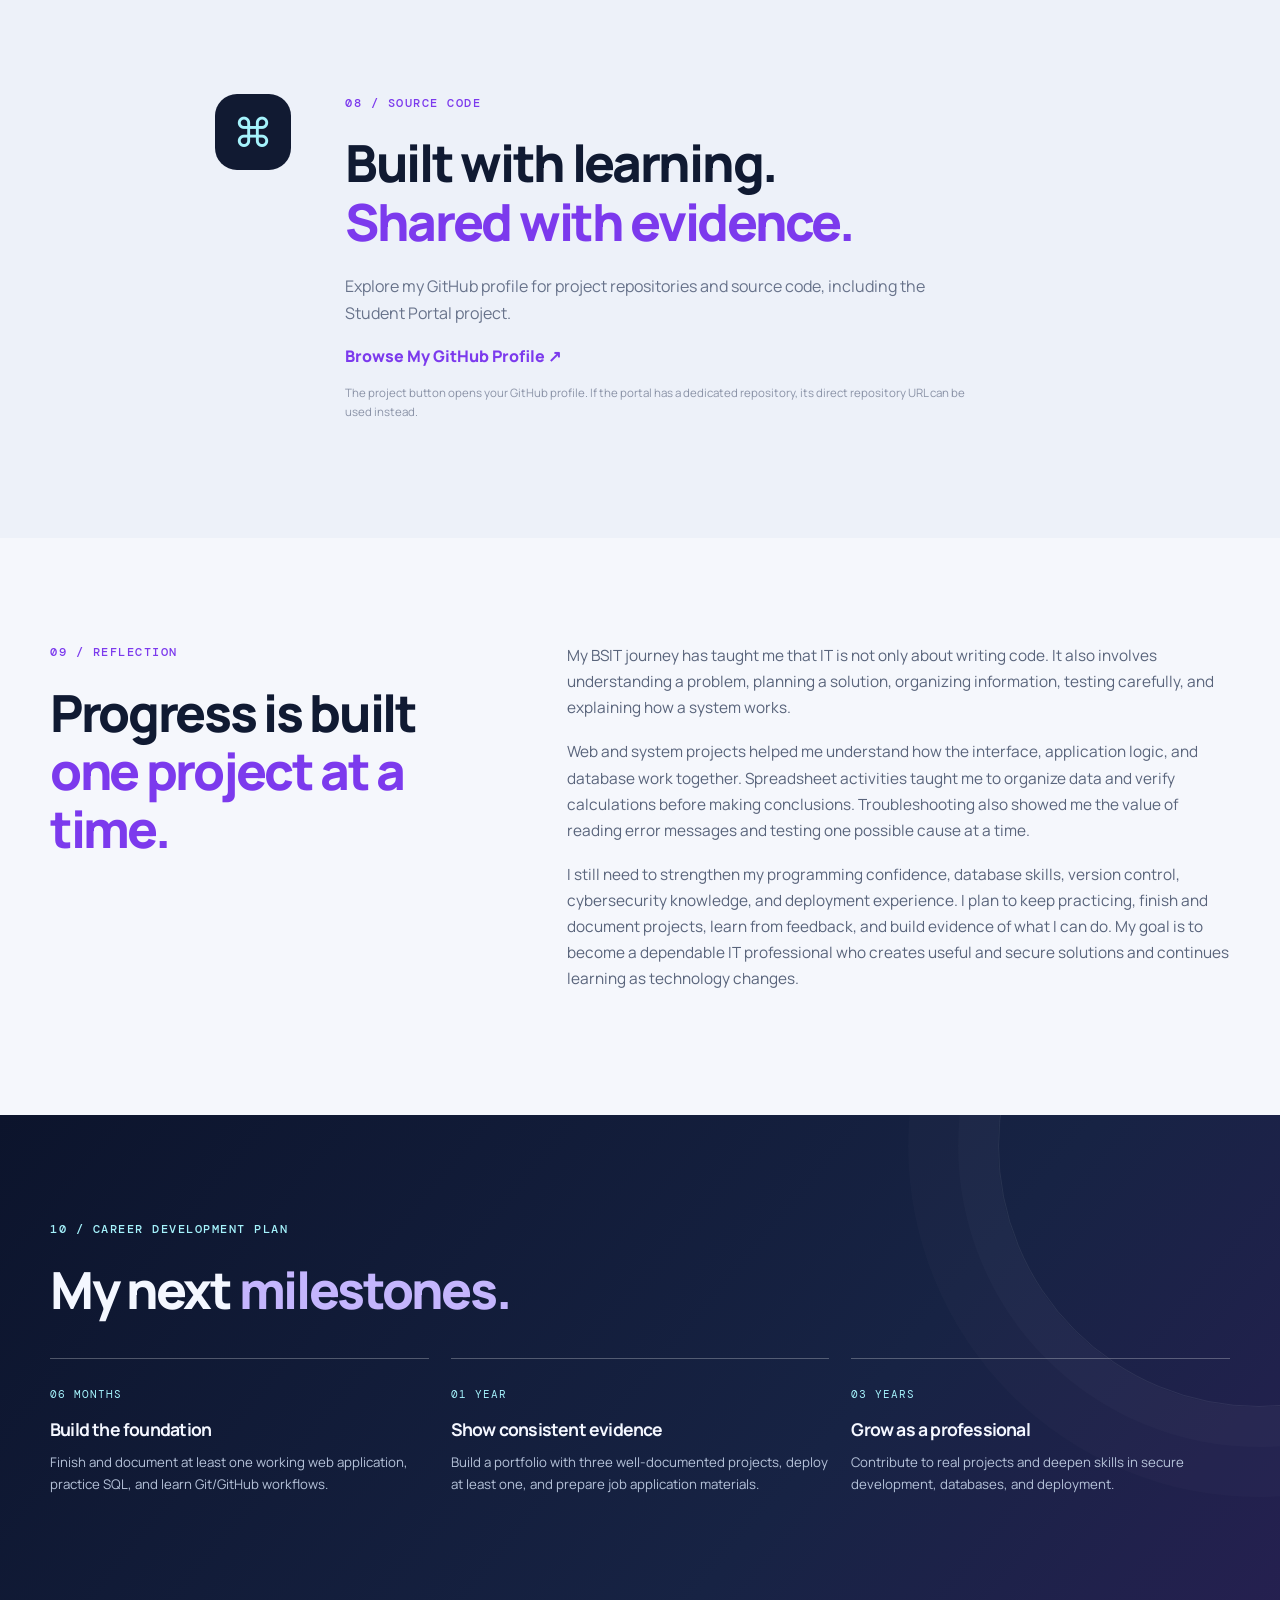
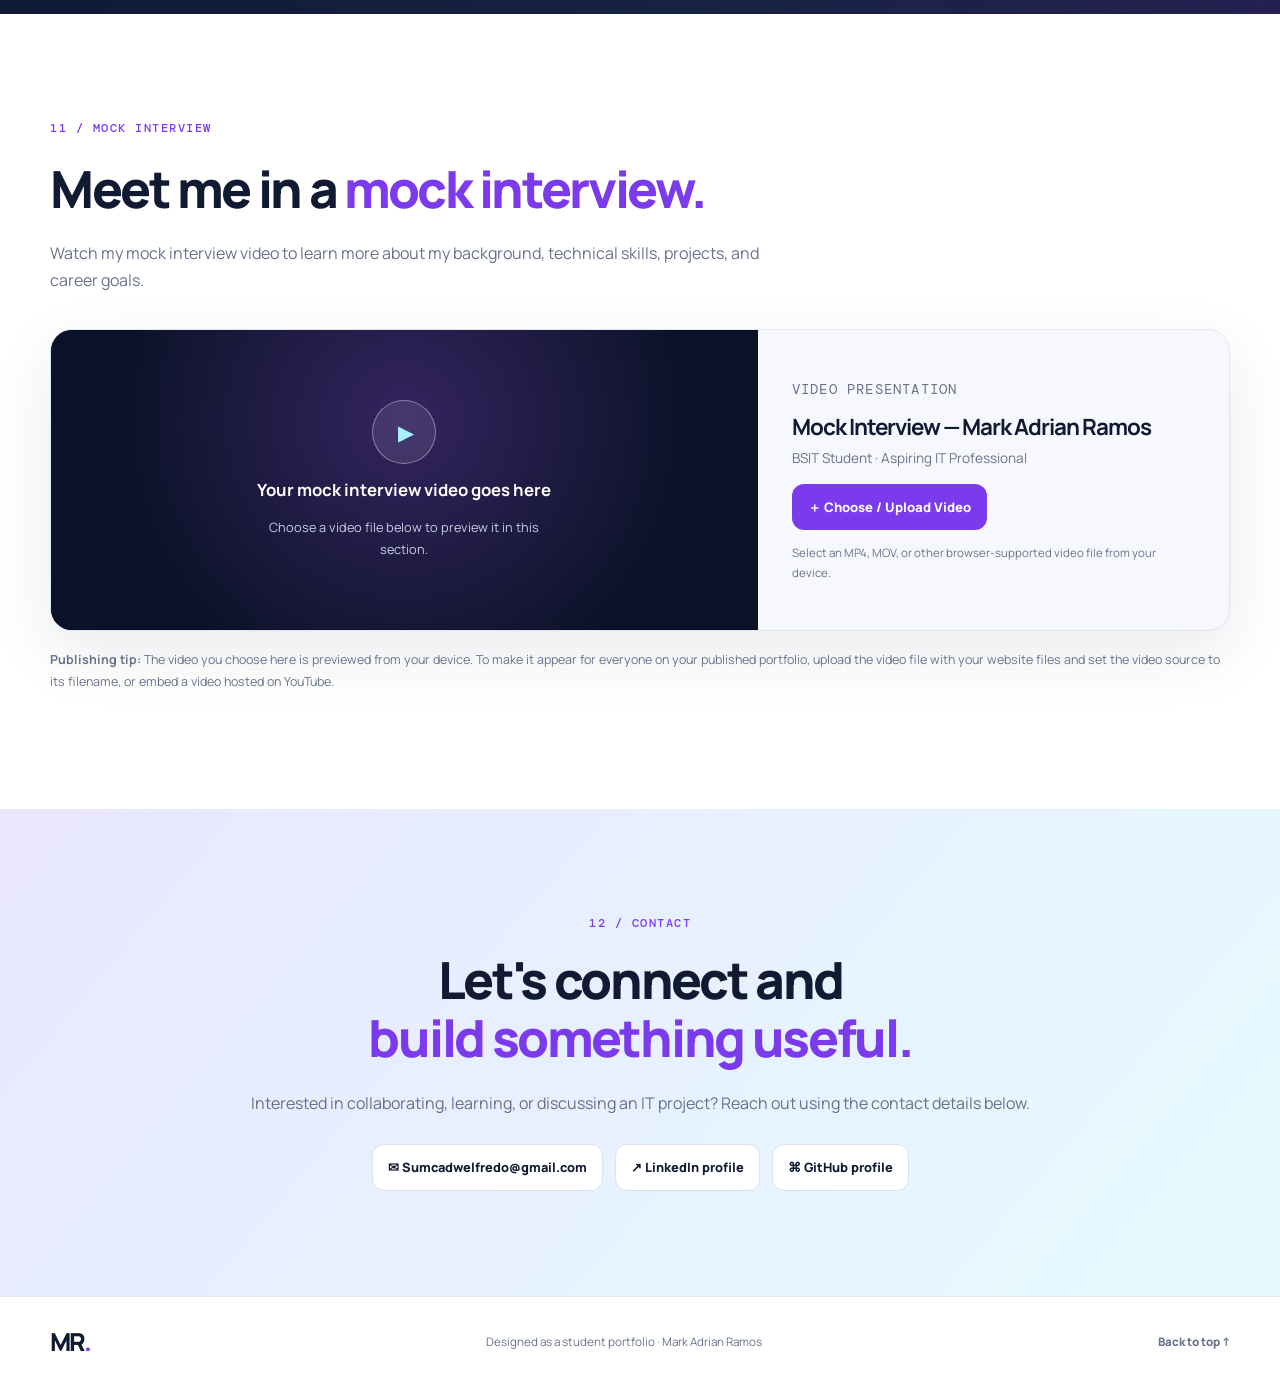
==== commit 61a12ad5: "Rename index-2.html to index.html" ====
--- a/index.html
+++ b/index.html
@@ -5,30 +5,8 @@
   <meta name="viewport" content="width=device-width, initial-scale=1.0">
   <meta name="description" content="Mark Adrian Ramos — BSIT Industry-Ready Professional Portfolio">
   <title>Mark Adrian Ramos | BSIT Portfolio</title>
-  <link href="https://cdn.jsdelivr.net/npm/bootstrap@5.3.3/dist/css/bootstrap.min.css" rel="stylesheet" integrity="sha384-QWTKZyjpPEjISv5WaRU9OFeRpok6YctnYmDr5pNlyT2bRjXh0JMhjY6hW+ALEwIH" crossorigin="anonymous">
   <link rel="stylesheet" href="style.css">
-  <style>
-    .hero-art.profile-art { display:flex; align-items:flex-start; justify-content:center; overflow:visible; padding-top:0; }
-    .hero-art.profile-art .code-card { display:none; }
-    .hero-art.profile-art .id-hanger { position:relative; z-index:3; }
-    .hero-art.profile-art .id-card .profile-photo { position:relative; z-index:1; display:block; width:100%; height:250px; max-height:none; object-fit:cover; object-position:center 24%; filter:none; }
-    .hero-art.profile-art .tag-bottom { z-index:2; }
-    @media print {
-      body * { visibility:hidden !important; }
-      #resume, #resume * { visibility:visible !important; }
-      #resume { position:absolute; left:0; top:0; width:100%; padding:0 !important; background:white !important; }
-      #resume > .container > .eyebrow, #resume > .container > h2, #resume > .container > .section-intro, .resume-actions, .resume-help { display:none !important; }
-      .resume-document { border:0 !important; box-shadow:none !important; border-radius:0 !important; }
-      .resume-heading, .resume-body { padding:18px 22px !important; }
-      .resume-photo-frame { width:112px !important; height:132px !important; }
-      .resume-block { break-inside:avoid; }
-      @page { size:A4; margin:10mm; }
-    }
-    .salon-demo-link,.sales-demo-link{display:block;text-decoration:none;cursor:pointer}.salon-demo-link:hover,.sales-demo-link:hover{filter:brightness(1.04)}
-  </style>
-
-
-  <style>
+<style>
     /* Swipeable project cards: consistent showcase format across all projects */
     .projects-carousel{display:flex!important;gap:22px;overflow-x:auto;overflow-y:hidden;scroll-snap-type:x mandatory;scroll-behavior:smooth;overscroll-behavior-x:contain;padding:8px 2px 20px;scrollbar-width:thin;-webkit-overflow-scrolling:touch;align-items:stretch}
     .projects-carousel>.project-card{flex:0 0 100%;min-width:0;scroll-snap-align:start;scroll-snap-stop:always;height:auto}
@@ -52,11 +30,22 @@
 <body>
   <header class="site-header">
     <nav class="nav container" aria-label="Main navigation">
-      <a class="brand" href="#home">Ian<span>.</span></a>
+      <a class="brand" href="#home">MR<span>.</span></a>
       <button class="menu-toggle" id="menuToggle" aria-label="Toggle navigation" aria-expanded="false">☰</button>
       <div class="nav-links" id="navLinks">
-        <a href="#about">About</a><a href="#skills">Skills</a><a href="#projects">Projects</a>
-        <a href="#problem-solving">Problem-Solving</a><a href="#resume">Resume</a><a href="#mock-interview">Mock Interview</a><a href="#contact" class="nav-cta">Contact</a>
+        <a href="#home">Home</a>
+        <a href="#about">About</a>
+        <a href="#skills">Skills</a>
+        <a href="#projects">Projects</a>
+        <a href="#problem-solving">Problem Solving</a>
+        <a href="#employability">Employability</a>
+        <a href="#resume">Resume</a>
+        <a href="#certificates">Certificates</a>
+        <a href="#github">GitHub</a>
+        <a href="#reflection">Reflection</a>
+        <a href="#career">Career Plan</a>
+        <a href="#mock-interview">Mock Interview</a>
+        <a href="#contact" class="nav-cta">Contact ↗</a>
       </div>
     </nav>
   </header>
@@ -179,13 +168,13 @@
     <section class="section section-dark" id="problem-solving">
       <div class="container">
         <p class="eyebrow">04 / HOW I APPROACH PROBLEMS</p><h2>Think clearly.<br><span>Test step by step.</span></h2>
-        <p class="section-intro">Sample troubleshooting topics based on common development tasks. Replace these drafts with the actual problems, diagnostics, fixes, and lessons from your own experience.</p>
+        <p class="section-intro">Five common IT scenarios with a practical troubleshooting sequence, a way to verify the fix, and a prevention lesson. These are sample approaches and should be matched to your actual experience.</p>
         <div class="cases">
-          <details><summary><span>01</span> Website cannot connect to database <b>＋</b></summary><div class="case-body"><p><strong>Possible causes:</strong> MySQL service is stopped or connection details are incorrect.</p><p><strong>Diagnostic approach:</strong> Check service status, database name, credentials, host, and error logs.</p><p><strong>Lesson:</strong> Verify configuration and test the connection before changing unrelated code.</p></div></details>
-          <details><summary><span>02</span> PHP page reports an undefined function <b>＋</b></summary><div class="case-body"><p><strong>Possible causes:</strong> Missing function definition, incorrect spelling, or an include file that was not loaded.</p><p><strong>Diagnostic approach:</strong> Search for the function and inspect include/require paths and load order.</p><p><strong>Lesson:</strong> Read the error carefully and isolate the smallest failing part.</p></div></details>
-          <details><summary><span>03</span> Website works locally but not on hosting <b>＋</b></summary><div class="case-body"><p><strong>Possible causes:</strong> File paths, case-sensitive filenames, missing files, or hosting database settings.</p><p><strong>Diagnostic approach:</strong> Compare local and hosted configuration and inspect available error logs.</p><p><strong>Lesson:</strong> Test the deployed version and document configuration differences.</p></div></details>
-          <details><summary><span>04</span> User cannot log in <b>＋</b></summary><div class="case-body"><p><strong>Possible causes:</strong> Validation errors, incorrect credentials, or an authentication/database issue.</p><p><strong>Diagnostic approach:</strong> Test valid and invalid inputs and review server-side validation without exposing passwords.</p><p><strong>Lesson:</strong> Authentication must be tested securely, not just visually.</p></div></details>
-          <details><summary><span>05</span> Excel results do not look correct <b>＋</b></summary><div class="case-body"><p><strong>Possible causes:</strong> Incorrect formula ranges, duplicate rows, or numbers stored as text.</p><p><strong>Diagnostic approach:</strong> Inspect the data, verify formula ranges, and compare sample results manually.</p><p><strong>Lesson:</strong> Clean data and independently verify important calculations.</p></div></details>
+          <details><summary><span>01</span> Website cannot connect to database <b>＋</b></summary><div class="case-body"><p><strong>Solution:</strong> Start MySQL in XAMPP, then confirm the database name, host, username, and password in the connection file.</p><p><strong>How I would test it:</strong> Run a small connection test and check the exact error message before opening the full application again.</p><p><strong>Prevention:</strong> Keep connection settings in one place and never display database credentials to visitors.</p></div></details>
+          <details><summary><span>02</span> PHP page reports an undefined function <b>＋</b></summary><div class="case-body"><p><strong>Solution:</strong> Search the project for the function name, check its spelling and parameters, and confirm the file defining it is included before it is called.</p><p><strong>How I would test it:</strong> Reproduce the error, fix one cause at a time, then reload the page and test the related feature.</p><p><strong>Prevention:</strong> Use consistent function names and organize shared functions in clearly named files.</p></div></details>
+          <details><summary><span>03</span> Website works locally but not on hosting <b>＋</b></summary><div class="case-body"><p><strong>Solution:</strong> Check that every required file was uploaded, match filename capitalization exactly, and update paths and database settings for the hosting environment.</p><p><strong>How I would test it:</strong> Open the hosted page, inspect the browser console, and review hosting logs for the first specific error.</p><p><strong>Prevention:</strong> Test a release on the actual hosting environment and keep a checklist of required files and settings.</p></div></details>
+          <details><summary><span>04</span> User cannot log in <b>＋</b></summary><div class="case-body"><p><strong>Solution:</strong> Verify the submitted username and password, inspect the server-side validation and database query, and confirm the account exists and is active.</p><p><strong>How I would test it:</strong> Try valid details, incorrect details, empty fields, and an unknown account while checking logs that do not reveal passwords.</p><p><strong>Prevention:</strong> Hash passwords, use prepared statements, and show a safe general error instead of exposing account details.</p></div></details>
+          <details><summary><span>05</span> Excel results do not look correct <b>＋</b></summary><div class="case-body"><p><strong>Solution:</strong> Check the formula range, confirm values are stored as numbers, remove only verified duplicates, and make sure filters are not hiding records.</p><p><strong>How I would test it:</strong> Recalculate a few rows manually and compare them with the spreadsheet result before trusting the total.</p><p><strong>Prevention:</strong> Use consistent data types, clear column headings, and a separate validation check for key totals.</p></div></details>
         </div>
       </div>
     </section>
@@ -210,7 +199,7 @@
               <p class="resume-role">BSIT Student | Aspiring IT Support & Web Development Professional</p>
               <div class="resume-contact"><span>☎ 0960-545-0753</span><span>✉ sumcadwelfredo@gmail.com</span><span>⌖ Las Piñas City, Philippines</span></div>
             </div>
-            <div class="resume-photo-frame"><img src="image.png" alt="Professional portrait of Welfredo Samong Sumcad"></div>
+            <div class="resume-photo-frame"><img src="image.png" alt="Professional portrait of Mark Adrian Ramos"></div>
           </header>
           <div class="resume-body">
             <div class="resume-main-column">
@@ -324,63 +313,151 @@
     </section>
 
     <section class="section contact-section" id="contact">
-      <div class="container contact-box"><p class="eyebrow">11 / CONTACT</p><h2>Let's connect and<br><span>build something useful.</span></h2><p>Interested in collaborating, learning, or discussing an IT project? Reach out using the contact details below.</p><div class="contact-links"><a href="mailto:Sumcadwelfredo@gmail.com">✉ Sumcadwelfredo@gmail.com</a><a href="https://www.linkedin.com/in/welfredo-sumcad-559a39443?utm_source=share_via&amp;utm_content=profile&amp;utm_medium=member_android" target="_blank" rel="noopener">↗ LinkedIn profile</a><a href="https://github.com/welfredo" target="_blank" rel="noopener">⌘ GitHub profile</a></div></div>
+      <div class="container contact-box"><p class="eyebrow">12 / CONTACT</p><h2>Let's connect and<br><span>build something useful.</span></h2><p>Interested in collaborating, learning, or discussing an IT project? Reach out using the contact details below.</p><div class="contact-links"><a href="mailto:Sumcadwelfredo@gmail.com">✉ Sumcadwelfredo@gmail.com</a><a href="https://www.linkedin.com/in/welfredo-sumcad-559a39443?utm_source=share_via&amp;utm_content=profile&amp;utm_medium=member_android" target="_blank" rel="noopener">↗ LinkedIn profile</a><a href="https://github.com/welfredo" target="_blank" rel="noopener">⌘ GitHub profile</a></div></div>
     </section>
   </main>
-  <footer><div class="container footer-row"><a class="brand" href="#home">WS<span>.</span></a><p>Designed as a student portfolio · Welfredo Samong Sumcad</p><a href="#home">Back to top ↑</a></div></footer>
+  <footer><div class="container footer-row"><a class="brand" href="#home">MR<span>.</span></a><p>Designed as a student portfolio · Mark Adrian Ramos</p><a href="#home">Back to top ↑</a></div></footer>
 
   <div class="certificate-lightbox" id="certificateLightbox" aria-hidden="true" role="dialog" aria-modal="true" aria-label="Certificate preview">
     <button class="lightbox-close" id="lightboxClose" type="button" aria-label="Close certificate preview">×</button>
     <div class="lightbox-content"><img id="lightboxImage" src="" alt="Expanded certificate"></div>
     <p class="lightbox-hint">Click outside the certificate or press Esc to close</p>
   </div>
-  <script src="script.js"></script>
-
-<script>
-(function(){
- const track=document.getElementById('projectsCarousel'); if(!track)return;
- const cards=Array.from(track.querySelectorAll(':scope > .project-card'));
- const prev=document.getElementById('projectPrev'),next=document.getElementById('projectNext'),count=document.getElementById('projectSlideCount');
- function current(){let best=0,dist=Infinity;cards.forEach((c,i)=>{const d=Math.abs(c.offsetLeft-track.scrollLeft-track.offsetLeft);if(d<dist){dist=d;best=i}});return best}
- function go(i){i=Math.max(0,Math.min(cards.length-1,i));track.scrollTo({left:cards[i].offsetLeft-track.offsetLeft,behavior:'smooth'});update(i)}
- function update(i=current()){if(count)count.textContent='Project '+(i+1)+' of '+cards.length;if(prev)prev.disabled=i===0;if(next)next.disabled=i===cards.length-1}
- if(prev)prev.addEventListener('click',()=>go(current()-1));if(next)next.addEventListener('click',()=>go(current()+1));
- let raf;track.addEventListener('scroll',()=>{cancelAnimationFrame(raf);raf=requestAnimationFrame(()=>update())});
- let startX=0;track.addEventListener('touchstart',e=>{startX=e.touches[0].clientX},{passive:true});
- track.addEventListener('keydown',e=>{if(e.key==='ArrowRight'){e.preventDefault();go(current()+1)}if(e.key==='ArrowLeft'){e.preventDefault();go(current()-1)}});
- update();
-})();
-</script>
-
-
-<script>
-(function () {
-  const input = document.getElementById('mockInterviewUpload');
-  const video = document.getElementById('mockInterviewVideo');
-  const source = document.getElementById('mockInterviewSource');
-  const placeholder = document.getElementById('mockVideoPlaceholder');
-  const status = document.getElementById('mockVideoStatus');
-  if (!input || !video || !source || !placeholder || !status) return;
-  let currentObjectUrl = null;
-  input.addEventListener('change', function () {
-    const file = input.files && input.files[0];
-    if (!file) return;
-    if (!file.type.startsWith('video/')) {
-      status.textContent = 'Please choose a valid video file.';
-      input.value = '';
-      return;
+
+</html>
+  <script>
+  (() => {
+    const menuButton = document.getElementById('menuToggle');
+    const nav = document.getElementById('navLinks');
+    if (menuButton && nav) {
+      menuButton.addEventListener('click', () => {
+        const open = nav.classList.toggle('open');
+        menuButton.setAttribute('aria-expanded', String(open));
+        menuButton.textContent = open ? '×' : '☰';
+      });
+      nav.querySelectorAll('a').forEach(link => link.addEventListener('click', () => {
+        nav.classList.remove('open');
+        menuButton.setAttribute('aria-expanded', 'false');
+        menuButton.textContent = '☰';
+      }));
     }
-    if (currentObjectUrl) URL.revokeObjectURL(currentObjectUrl);
-    currentObjectUrl = URL.createObjectURL(file);
-    source.removeAttribute('src');
-    video.src = currentObjectUrl;
-    video.load();
-    video.style.display = 'block';
-    placeholder.style.display = 'none';
-    status.textContent = 'Selected: ' + file.name + ' — ready to preview. This local selection is not saved to the live website.';
-  });
-})();
-</script>
-
+
+    // Reveal sections as they enter the viewport.
+    const revealTargets = document.querySelectorAll('main section, .quick-stats, footer');
+    revealTargets.forEach((el, i) => {
+      el.classList.add('reveal');
+      el.style.setProperty('--reveal-delay', `${Math.min(i % 3, 2) * 70}ms`);
+    });
+    if ('IntersectionObserver' in window) {
+      const observer = new IntersectionObserver(entries => entries.forEach(entry => {
+        if (entry.isIntersecting) {
+          entry.target.classList.add('is-visible');
+          observer.unobserve(entry.target);
+        }
+      }), { threshold: 0.12 });
+      revealTargets.forEach(el => observer.observe(el));
+    } else {
+      revealTargets.forEach(el => el.classList.add('is-visible'));
+    }
+
+    // Active section indicator in the navigation.
+    const sections = [...document.querySelectorAll('main section[id]')];
+    if ('IntersectionObserver' in window) {
+      const activeObserver = new IntersectionObserver(entries => entries.forEach(entry => {
+        if (entry.isIntersecting) {
+          nav?.querySelectorAll('a[href^="#"]').forEach(a => a.classList.toggle('active', a.getAttribute('href') === '#' + entry.target.id));
+        }
+      }), { rootMargin: '-25% 0px -65% 0px' });
+      sections.forEach(section => activeObserver.observe(section));
+    }
+
+    // Problem-solving accordion indicators.
+    document.querySelectorAll('.cases details').forEach(item => {
+      item.addEventListener('toggle', () => {
+        const mark = item.querySelector('summary b');
+        if (mark) mark.textContent = item.open ? '−' : '+';
+      });
+    });
+
+    // Project carousel controls.
+    const track = document.getElementById('projectsCarousel');
+    if (track) {
+      const cards = [...track.querySelectorAll(':scope > .project-card')];
+      const prev = document.getElementById('projectPrev');
+      const next = document.getElementById('projectNext');
+      const count = document.getElementById('projectSlideCount');
+      const current = () => {
+        let best = 0, distance = Infinity;
+        cards.forEach((card, i) => {
+          const d = Math.abs(card.getBoundingClientRect().left - track.getBoundingClientRect().left);
+          if (d < distance) { distance = d; best = i; }
+        });
+        return best;
+      };
+      const update = (i = current()) => {
+        if (count) count.textContent = `Project ${i + 1} of ${cards.length}`;
+        if (prev) prev.disabled = i === 0;
+        if (next) next.disabled = i === cards.length - 1;
+      };
+      const go = i => {
+        i = Math.max(0, Math.min(cards.length - 1, i));
+        track.scrollTo({ left: cards[i].offsetLeft - track.offsetLeft, behavior: 'smooth' });
+        update(i);
+      };
+      prev?.addEventListener('click', () => go(current() - 1));
+      next?.addEventListener('click', () => go(current() + 1));
+      track.addEventListener('scroll', () => requestAnimationFrame(() => update()));
+      track.addEventListener('keydown', e => {
+        if (e.key === 'ArrowRight') { e.preventDefault(); go(current() + 1); }
+        if (e.key === 'ArrowLeft') { e.preventDefault(); go(current() - 1); }
+      });
+      update();
+    }
+
+    // Certificate image lightbox.
+    const lightbox = document.getElementById('certificateLightbox');
+    const lightboxImage = document.getElementById('lightboxImage');
+    const closeButton = document.getElementById('lightboxClose');
+    const closeLightbox = () => {
+      lightbox?.classList.remove('is-open');
+      lightbox?.setAttribute('aria-hidden', 'true');
+      document.body.classList.remove('lightbox-active');
+    };
+    document.querySelectorAll('[data-certificate]').forEach(button => button.addEventListener('click', () => {
+      if (!lightbox || !lightboxImage) return;
+      lightboxImage.src = button.dataset.certificate;
+      lightboxImage.alt = button.querySelector('img')?.alt || 'Expanded certificate';
+      lightbox.classList.add('is-open');
+      lightbox.setAttribute('aria-hidden', 'false');
+      document.body.classList.add('lightbox-active');
+      closeButton?.focus();
+    }));
+    closeButton?.addEventListener('click', closeLightbox);
+    lightbox?.addEventListener('click', e => { if (e.target === lightbox) closeLightbox(); });
+    document.addEventListener('keydown', e => { if (e.key === 'Escape') closeLightbox(); });
+
+    // Local mock-interview video preview.
+    const input = document.getElementById('mockInterviewUpload');
+    const video = document.getElementById('mockInterviewVideo');
+    const placeholder = document.getElementById('mockVideoPlaceholder');
+    const status = document.getElementById('mockVideoStatus');
+    let objectUrl = null;
+    input?.addEventListener('change', () => {
+      const file = input.files?.[0];
+      if (!file) return;
+      if (!file.type.startsWith('video/')) {
+        status.textContent = 'Please choose a valid video file.';
+        input.value = '';
+        return;
+      }
+      if (objectUrl) URL.revokeObjectURL(objectUrl);
+      objectUrl = URL.createObjectURL(file);
+      video.src = objectUrl;
+      video.load();
+      video.style.display = 'block';
+      if (placeholder) placeholder.style.display = 'none';
+      if (status) status.textContent = `Selected: ${file.name} — ready to preview. This local selection is not saved to the live website.`;
+    });
+  })();
+  </script>
 </body>
-</html>
--- a/style.css
+++ b/style.css
@@ -1,520 +1,239 @@
 @import url('https://fonts.googleapis.com/css2?family=DM+Mono:wght@400;500&family=Manrope:wght@400;500;600;700;800&display=swap');
-:root{--ink:#182321;--muted:#64716e;--paper:#fbfcf9;--green:##8b5cf6;--green-dark:#6d28d9;--line:#e0e7e1;--dark:#c4b5fd;--max:1140px}
-*{box-sizing:border-box}html{scroll-behavior:smooth;scroll-padding-top:90px}body{margin:0;background:var(--paper);color:var(--ink);font-family:Manrope,Arial,sans-serif;line-height:1.65}a{color:inherit;text-decoration:none}.container{width:min(var(--max),calc(100% - 44px));margin:auto}.site-header{height:76px;position:sticky;top:0;background:rgba(251,252,249,.92);backdrop-filter:blur(14px);border-bottom:1px solid rgba(224,231,225,.8);z-index:10}.nav{height:100%;display:flex;align-items:center;justify-content:space-between}.brand{font-size:1.5rem;font-weight:800;letter-spacing:-1.5px}.brand span{color:#5b9237}.nav-links{display:flex;align-items:center;gap:27px;font-size:.82rem;font-weight:700}.nav-links a:not(.nav-cta){color:#4e5a56}.nav-links a:hover,.text-link:hover{color:#54822e}.nav-cta{background:var(--ink);color:white;padding:11px 19px;border-radius:7px}.menu-toggle{display:none;border:0;background:transparent;font-size:1.5rem}.section{padding:100px 0}.hero{padding:94px 0 80px;overflow:hidden;background:radial-gradient(ellipse at 85% 38%,#eff8e7 0,transparent 36%)}.hero-grid{display:grid;grid-template-columns:1.05fr .95fr;gap:60px;align-items:center}.eyebrow{font-family:'DM Mono',monospace;font-size:.72rem;letter-spacing:1.3px;color:#628449;font-weight:500;margin:0 0 20px}.status-dot{display:inline-block;width:8px;height:8px;background:#75bb42;border-radius:50%;margin-right:8px}h1,h2,h3,p{margin-top:0}h1{font-size:clamp(2.7rem,5.2vw,4.9rem);letter-spacing:-4px;line-height:1.06;margin-bottom:24px;font-weight:800}h1 span,h2 span{color:#639242}h2{font-size:clamp(2rem,3.6vw,3.15rem);letter-spacing:-2px;line-height:1.16;margin-bottom:24px}h3{letter-spacing:-.5px}.hero-lead{font-size:1.13rem;max-width:560px;color:#45534e;line-height:1.8}.hero-note{font-size:.9rem;color:var(--muted)}.hero-actions{display:flex;gap:12px;flex-wrap:wrap;margin:30px 0}.button{display:inline-flex;align-items:center;gap:18px;border-radius:7px;padding:14px 19px;font-size:.84rem;font-weight:800;transition:transform .2s,box-shadow .2s}.button:hover{transform:translateY(-2px);box-shadow:0 8px 22px #16231c18}.primary{background:var(--green);color:#1d2a20}.secondary{border:1px solid #d7dfd8;background:#fff}.hero-meta{display:flex;gap:18px;flex-wrap:wrap;font-size:.76rem;color:var(--muted)}.hero-art{position:relative;min-height:370px;display:grid;place-items:center}.orb{position:absolute;border-radius:50%;filter:blur(1px)}.orb-one{width:300px;height:300px;background:#e3f5ce;right:3%;top:5%}.orb-two{width:100px;height:100px;background:#c6ef9c;left:4%;bottom:9%}.code-card{position:relative;z-index:1;background:#172622;color:#dfece3;width:min(100%,410px);border-radius:15px;box-shadow:0 25px 70px #21372d30;transform:rotate(-2deg);overflow:hidden}.code-top{height:43px;background:#21342e;display:flex;align-items:center;gap:6px;padding:0 16px}.code-top>span{height:8px;width:8px;border-radius:50%;background:#e98d7e}.code-top>span:nth-child(2){background:#e7c46b}.code-top>span:nth-child(3){background:#9bd779}.code-top small{font-family:'DM Mono',monospace;color:#9cb3a5;margin-left:auto;font-size:.67rem}.code-card pre{padding:19px 23px 25px;margin:0;overflow:auto;font-size:.83rem;line-height:1.9;font-family:'DM Mono',monospace}.code-card b{color:#b9f36b;font-weight:500}.code-card em{color:#e9c58b;font-style:normal}.floating-tag{position:absolute;z-index:2;background:white;border:1px solid var(--line);border-radius:9px;padding:10px 14px;font-size:.75rem;font-weight:800;box-shadow:0 10px 28px #21372d12}.tag-top{right:-3px;top:20%}.tag-bottom{bottom:13%;left:-5px}.quick-stats{background:#fff;border-top:1px solid var(--line);border-bottom:1px solid var(--line)}.stats-grid{display:grid;grid-template-columns:repeat(3,1fr);padding:25px 0}.stats-grid div{display:flex;align-items:center;justify-content:center;gap:14px;border-right:1px solid var(--line)}.stats-grid div:last-child{border:0}.stats-grid strong{font-size:1.8rem;letter-spacing:-1px}.stats-grid span{font-size:.78rem;color:var(--muted)}.two-col{display:grid;grid-template-columns:.85fr 1.15fr;gap:75px}.prose{color:#56635e;font-size:.96rem}.prose p{margin-bottom:18px}.value-tags,.tech-tags{display:flex;gap:8px;flex-wrap:wrap;margin-top:23px}.value-tags span,.tech-tags span{border:1px solid #dce5dc;background:#fff;padding:6px 10px;border-radius:5px;font-size:.72rem;color:#52634f}.section-muted{background:#f0f4ed}.section-intro{max-width:670px;color:var(--muted);margin-bottom:34px}.skills-grid{display:grid;grid-template-columns:repeat(3,1fr);gap:16px}.skill-card{background:white;border:1px solid #e2e9e0;border-radius:12px;padding:25px 23px}.skill-icon{display:grid;place-items:center;width:42px;height:42px;border-radius:10px;background:#eaf5df;color:#527d36;font-size:1.4rem;margin-bottom:18px}.skill-card h3{font-size:1.03rem;margin-bottom:8px}.skill-card p{font-size:.82rem;color:var(--muted);min-height:48px}.skill-level{height:5px;background:#e9eee8;border-radius:5px;overflow:hidden;margin:17px 0 8px}.skill-level span{display:block;height:100%;background:#86b957;border-radius:5px}.skill-card small{font-size:.7rem;color:#77827c}.projects-grid{display:grid;grid-template-columns:repeat(2,1fr);gap:22px}.project-card{border:1px solid var(--line);border-radius:13px;overflow:hidden;background:white;transition:transform .2s,box-shadow .2s}.project-card:hover{transform:translateY(-4px);box-shadow:0 18px 35px #1b322010}.project-featured{grid-column:span 2;display:grid;grid-template-columns:1fr 1fr}.project-visual{height:220px;position:relative;display:grid;place-items:center;overflow:hidden}.project-featured .project-visual{height:100%;min-height:300px}.visual-portal{background:#dfeedd}.mock-window{width:72%;height:65%;background:white;border-radius:8px;box-shadow:0 12px 25px #304d3522;overflow:hidden;transform:rotate(-3deg)}.mock-bar{height:18px;background:#203b30}.mock-content{display:flex;height:calc(100% - 18px)}.mock-side{width:26%;background:#edf3e9}.mock-lines{flex:1;padding:18px}.mock-lines i,.mock-lines b{display:block;height:9px;background:#dfe8dc;margin-bottom:13px;border-radius:4px}.mock-lines i:nth-child(2){width:75%}.mock-lines i:nth-child(3){width:55%}.mock-lines b{height:45px;background:#d8efbf;margin-top:19px}.visual-label{position:absolute;bottom:17px;left:20px;font-family:'DM Mono',monospace;letter-spacing:1.2px;font-size:.62rem;color:#425a42}.visual-salon{background:#f2e7df}.salon-circle{width:115px;height:115px;border:1px solid #c29e81;border-radius:50%;display:grid;place-items:center;font-family:Georgia,serif;font-size:2rem;color:#775742;position:relative}.salon-circle span{position:absolute;font-size:.8rem;right:7px;top:18px}.salon-lines{position:absolute;right:12%;top:25%;display:grid;gap:8px}.salon-lines i{display:block;width:35px;height:3px;background:#c9a88d}.salon-lines i:nth-child(2){width:24px}.visual-sales{background:#e7edfa}.chart-bars{height:100px;display:flex;align-items:end;gap:13px;border-bottom:1px solid #aab9d8;padding:0 25px}.chart-bars i{width:24px;background:#7894c5;border-radius:4px 4px 0 0}.chart-bars i:nth-child(even){background:#9fb2d7}.project-content{padding:25px}.project-type{font-family:'DM Mono',monospace;font-size:.66rem;color:#6a8c50;letter-spacing:1px;margin-bottom:10px}.project-content h3{font-size:1.25rem;margin-bottom:10px}.project-content p{font-size:.84rem;color:var(--muted)}.tech-tags{margin:16px 0}.tech-tags span{background:#f7f9f5}.project-status{font-size:.72rem!important;color:#8a7653!important;margin-bottom:0}.section-dark{background:var(--dark);color:#f4f7f1}.section-dark .eyebrow{color:#b8e58f}.section-dark h2 span{color:var(--green)}.section-dark .section-intro{color:#b3c1b8}.cases{border-top:1px solid #3b4a43;margin-top:36px}.cases details{border-bottom:1px solid #3b4a43}.cases summary{cursor:pointer;list-style:none;display:grid;grid-template-columns:55px 1fr 25px;align-items:center;padding:21px 0;font-weight:700;font-size:.95rem}.cases summary::-webkit-details-marker{display:none}.cases summary span{font-family:'DM Mono',monospace;color:#b9f36b;font-size:.75rem}.cases summary b{font-size:1.25rem;color:#b9f36b}.case-body{padding:0 35px 22px 55px;color:#c2cec6;font-size:.86rem}.case-body p{margin-bottom:8px}.case-body strong{color:white}.interview-card{background:#f0f5ec;border-radius:12px;padding:25px 28px;margin-top:27px;color:#34443a;position:relative}.quote-mark{font-size:3.2rem;color:#8ebd61;line-height:1}.interview-card p{font-size:1.04rem;font-weight:700;color:#34443a}.interview-card small{font-family:'DM Mono',monospace;font-size:.65rem;color:#6e865b;letter-spacing:1px}.resume-panel{display:grid;grid-template-columns:1fr 1fr;gap:65px;background:#fff;border:1px solid var(--line);border-radius:15px;padding:42px}.resume-panel>div:first-child>p:not(.eyebrow){color:var(--muted);font-size:.9rem}.muted-text{font-size:.78rem!important}.resume-list>div{padding:0 0 17px;margin-bottom:17px;border-bottom:1px solid var(--line);display:flex;flex-direction:column;gap:5px}.resume-list span{font-family:'DM Mono',monospace;color:#6c8d51;font-size:.68rem;text-transform:uppercase;letter-spacing:.8px}.resume-list strong{font-size:.9rem}.resume-list small{font-size:.75rem;color:var(--muted)}.resume-list .button{margin-top:4px;align-self:flex-start}.empty-evidence{display:flex;gap:20px;align-items:flex-start;border:1px dashed #bfcdbb;border-radius:12px;padding:26px;background:#fbfdf8;max-width:780px}.evidence-icon{display:grid;place-items:center;min-width:44px;height:44px;background:#e9f5df;border-radius:10px;color:#628c43;font-size:1.3rem}.empty-evidence h3{margin-bottom:7px}.empty-evidence p{font-size:.86rem;color:var(--muted);margin:0}.github-panel{display:grid;grid-template-columns:100px 1fr;gap:30px;align-items:start;max-width:850px}.github-mark{width:76px;height:76px;display:grid;place-items:center;border-radius:18px;background:#182a24;color:#c3f48e;font-size:2.5rem}.github-panel p:not(.eyebrow){color:var(--muted);max-width:640px}.text-link{font-weight:800;color:#568535}.placeholder-note{font-size:.72rem!important;color:#8b938c!important;margin-top:12px}.reflection-layout{display:grid;grid-template-columns:.8fr 1.2fr;gap:75px}.timeline{display:grid;grid-template-columns:repeat(3,1fr);gap:22px;margin-top:40px}.timeline>div{border-top:1px solid #526158;padding-top:20px}.timeline span{font-family:'DM Mono',monospace;color:var(--green);font-size:.7rem;letter-spacing:1px}.timeline h3{font-size:1.1rem;margin:12px 0}.timeline p{font-size:.83rem;color:#b6c3ba}.contact-section{background:#edf5e6}.contact-box{text-align:center;max-width:750px}.contact-box .eyebrow{margin-bottom:16px}.contact-box>p:not(.eyebrow){color:#657269}.contact-links{display:flex;justify-content:center;gap:12px;flex-wrap:wrap;margin-top:27px}.contact-links a{background:white;border:1px solid #dce7d7;border-radius:7px;padding:11px 14px;font-size:.8rem;font-weight:700}.contact-box .placeholder-note{margin-top:20px}footer{background:#fff;border-top:1px solid var(--line);padding:24px 0}.footer-row{display:flex;align-items:center;justify-content:space-between;gap:18px}.footer-row p,.footer-row>a:last-child{font-size:.73rem;color:var(--muted);margin:0}.footer-row>a:last-child{font-weight:700}
-@media(max-width:850px){.nav-links{gap:14px;font-size:.74rem}.hero-grid{gap:25px}.hero-art{min-height:320px}.two-col,.reflection-layout{gap:35px}.skills-grid{grid-template-columns:repeat(2,1fr)}.resume-panel{gap:35px;padding:30px}.project-featured{grid-template-columns:1fr 1fr}}
-@media(max-width:650px){.container{width:min(var(--max),calc(100% - 32px))}.site-header{height:66px}.menu-toggle{display:block}.nav-links{display:none;position:absolute;top:65px;left:0;right:0;background:var(--paper);padding:20px 24px 24px;border-bottom:1px solid var(--line);flex-direction:column;align-items:stretch;gap:16px}.nav-links.open{display:flex}.nav-cta{text-align:center}.section{padding:70px 0}.hero{padding:65px 0 55px}.hero-grid,.two-col,.reflection-layout,.resume-panel{grid-template-columns:1fr}.hero-grid{gap:15px}h1{letter-spacing:-2.7px}.hero-art{min-height:300px;margin-top:10px}.code-card{width:92%}.tag-top{right:0}.tag-bottom{left:0}.stats-grid{padding:20px 0;gap:7px}.stats-grid div{flex-direction:column;gap:2px;text-align:center;padding:0 6px}.stats-grid strong{font-size:1.5rem}.stats-grid span{font-size:.65rem}.skills-grid,.projects-grid,.timeline{grid-template-columns:1fr}.project-featured{grid-column:span 1;display:block}.project-featured .project-visual{min-height:220px}.skill-card p{min-height:0}.resume-panel{padding:25px}.github-panel{grid-template-columns:1fr;gap:18px}.timeline{gap:25px}.footer-row{flex-wrap:wrap}.footer-row p{order:3;width:100%}.case-body{padding-left:20px}.cases summary{grid-template-columns:40px 1fr 20px;font-size:.84rem}.contact-links{flex-direction:column}.contact-links a{width:100%}}
 
-
-/* Certificates & achievements: cards and click-to-enlarge effect */
-.certificate-intro{color:var(--muted,#65685f);margin:16px 0 28px;line-height:1.7}
+:root{
+  --ink:#101a32;--muted:#68738b;--paper:#f5f7fc;--surface:#fff;--line:#dfe5f1;
+  --violet:#7c3aed;--violet-dark:#5b21b6;--cyan:#22d3ee;--navy:#0b1228;
+  --dark:#111a34;--max:1180px;--shadow:0 22px 65px rgba(23,34,70,.09);
+}
+*{box-sizing:border-box}
+html{scroll-behavior:smooth;scroll-padding-top:92px}
+body{margin:0;background:var(--paper);color:var(--ink);font-family:Manrope,Arial,sans-serif;line-height:1.7;overflow-x:hidden}
+body:before{content:"";position:fixed;inset:0;pointer-events:none;z-index:-1;background:radial-gradient(circle at 0 10%,rgba(124,58,237,.07),transparent 25%),radial-gradient(circle at 100% 65%,rgba(34,211,238,.07),transparent 26%)}
+a{color:inherit;text-decoration:none}
+img,video{max-width:100%}
+.container{width:min(var(--max),calc(100% - 48px));margin:auto}
+h1,h2,h3,p{margin-top:0}
+h1,h2,h3{line-height:1.14;letter-spacing:-.045em}
+h1{font-size:clamp(2.8rem,6vw,5.7rem);margin-bottom:25px;font-weight:800}
+h2{font-size:clamp(2rem,4vw,3.6rem);margin-bottom:23px;font-weight:800}
+h3{font-size:1.18rem}
+h1 span,h2 span{color:var(--violet)}
+.site-header{height:82px;position:sticky;top:0;z-index:100;background:rgba(245,247,252,.86);backdrop-filter:blur(18px);border-bottom:1px solid rgba(219,226,241,.8)}
+.nav{height:100%;display:flex;align-items:center;justify-content:space-between;gap:20px}
+.brand{font-size:1.55rem;font-weight:800;letter-spacing:-.09em;white-space:nowrap}
+.brand span{color:var(--violet)}
+.nav-links{display:flex;align-items:center;justify-content:flex-end;gap:5px;flex-wrap:wrap}
+.nav-links a{font-size:.72rem;font-weight:800;color:#59647c;padding:9px 10px;border-radius:9px;transition:background .2s,color .2s,transform .2s}
+.nav-links a:hover,.nav-links a.active{color:var(--violet);background:#eee8ff}
+.nav-links .nav-cta{background:var(--ink);color:#fff;padding:10px 14px}
+.nav-links .nav-cta:hover{background:var(--violet);color:#fff}
+.menu-toggle{display:none;border:1px solid var(--line);border-radius:12px;background:#fff;padding:8px 12px;font-size:1.35rem;color:var(--ink);cursor:pointer}
+.section{padding:105px 0;position:relative}
+.hero{padding:95px 0 85px;overflow:hidden;background:linear-gradient(125deg,#f5f7fc 0%,#f4f0ff 53%,#e8fbff 100%)}
+.hero:after{content:"";position:absolute;width:520px;height:520px;border:1px solid rgba(124,58,237,.12);border-radius:50%;right:-170px;top:-200px;box-shadow:0 0 0 35px rgba(124,58,237,.035),0 0 0 80px rgba(34,211,238,.04);pointer-events:none}
+.hero-grid{display:grid;grid-template-columns:1.08fr .92fr;gap:70px;align-items:center;position:relative;z-index:1}
+.eyebrow{font-family:'DM Mono',monospace;font-size:.72rem;letter-spacing:1.5px;color:var(--violet);font-weight:500;margin:0 0 20px;text-transform:uppercase}
+.status-dot{display:inline-block;width:8px;height:8px;background:#22c55e;border-radius:50%;margin-right:8px;box-shadow:0 0 0 5px rgba(34,197,94,.12)}
+.hero-lead{font-size:1.12rem;max-width:600px;color:#3d4963;line-height:1.85}
+.hero-note{font-size:.9rem;color:var(--muted)}
+.hero-actions{display:flex;gap:12px;flex-wrap:wrap;margin:30px 0}
+.button{display:inline-flex;align-items:center;justify-content:center;gap:14px;border-radius:12px;padding:13px 18px;font-size:.82rem;font-weight:800;transition:transform .22s,box-shadow .22s,background .22s;border:0;cursor:pointer}
+.button:hover{transform:translateY(-3px);box-shadow:0 12px 28px rgba(45,35,95,.15)}
+.primary{background:var(--violet);color:#fff}
+.primary:hover{background:var(--violet-dark);color:#fff}
+.secondary{border:1px solid #d6dced;background:rgba(255,255,255,.8);color:var(--ink)}
+.hero-meta{display:flex;gap:12px;flex-wrap:wrap;font-size:.75rem;color:var(--muted)}
+.hero-meta span{background:rgba(255,255,255,.7);border:1px solid rgba(215,222,239,.8);padding:7px 10px;border-radius:999px}
+.hero-art{position:relative;min-height:430px;display:grid;place-items:center}
+.orb{position:absolute;border-radius:50%;filter:blur(1px);animation:float 7s ease-in-out infinite}
+.orb-one{width:340px;height:340px;background:linear-gradient(145deg,rgba(124,58,237,.2),rgba(34,211,238,.22));right:6%;top:5%}
+.orb-two{width:100px;height:100px;background:linear-gradient(135deg,#c4b5fd,#67e8f9);left:0;bottom:7%;animation-delay:-3s}
+.code-card{position:relative;z-index:1;background:#101a32;color:#e3e9ff;width:min(100%,420px);border-radius:22px;box-shadow:0 35px 90px rgba(17,26,52,.25);transform:rotate(-2deg);overflow:hidden;border:1px solid rgba(255,255,255,.12)}
+.code-top{height:46px;background:#1c2948;display:flex;align-items:center;gap:7px;padding:0 17px}
+.code-top>span{height:9px;width:9px;border-radius:50%;background:#fb7185}
+.code-top>span:nth-child(2){background:#fbbf24}.code-top>span:nth-child(3){background:#34d399}
+.code-top small{font-family:'DM Mono',monospace;color:#aab6d8;margin-left:auto;font-size:.67rem}
+.code-card pre{padding:23px;margin:0;overflow:auto;font-size:.82rem;line-height:2;font-family:'DM Mono',monospace}
+.code-card b{color:#67e8f9;font-weight:500}.code-card em{color:#c4b5fd;font-style:normal}
+.floating-tag{position:absolute;z-index:3;background:#fff;border:1px solid var(--line);border-radius:13px;padding:11px 15px;font-size:.76rem;font-weight:800;box-shadow:var(--shadow);animation:float 6s ease-in-out infinite}
+.tag-top{right:-4px;top:17%}.tag-bottom{bottom:9%;left:-5px;animation-delay:-2s}
+.quick-stats{background:var(--navy);color:#fff;border-block:1px solid #222d4a}
+.stats-grid{display:grid;grid-template-columns:repeat(3,1fr);padding:26px 0}
+.stats-grid div{display:flex;align-items:center;justify-content:center;gap:15px;border-right:1px solid #34405f}
+.stats-grid div:last-child{border:0}
+.stats-grid strong{font-size:2rem;letter-spacing:-.07em;color:#a5f3fc}
+.stats-grid span{font-size:.78rem;color:#b5bfd7}
+.two-col{display:grid;grid-template-columns:.85fr 1.15fr;gap:85px;align-items:start}
+.prose{color:#59647b;font-size:.96rem}.prose p{margin-bottom:18px}
+.value-tags,.tech-tags{display:flex;gap:8px;flex-wrap:wrap;margin-top:23px}
+.value-tags span,.tech-tags span{border:1px solid #dce2f0;background:#fff;padding:7px 11px;border-radius:999px;font-size:.72rem;color:#56627d}
+.section-muted{background:#edf1f9}
+.section-intro{max-width:720px;color:var(--muted);margin-bottom:35px}
+.skills-grid{display:grid;grid-template-columns:repeat(3,1fr);gap:17px}
+.skill-card{background:rgba(255,255,255,.9);border:1px solid #e0e5f1;border-radius:18px;padding:27px 24px;box-shadow:0 8px 28px rgba(27,39,76,.035);transition:transform .3s,box-shadow .3s,border-color .3s}
+.skill-card:hover{transform:translateY(-7px);box-shadow:0 20px 45px rgba(27,39,76,.1);border-color:#c4b5fd}
+.skill-icon{display:grid;place-items:center;width:47px;height:47px;border-radius:14px;background:linear-gradient(135deg,#ede9fe,#cffafe);color:var(--violet);font-size:1.4rem;margin-bottom:19px}
+.skill-card h3{font-size:1.02rem;margin-bottom:8px}.skill-card p{font-size:.82rem;color:var(--muted);min-height:48px}
+.skill-level{height:6px;background:#e8ebf4;border-radius:8px;overflow:hidden;margin:18px 0 8px}
+.skill-level span{display:block;height:100%;background:linear-gradient(90deg,var(--violet),var(--cyan));border-radius:8px}
+.skill-card small{font-size:.7rem;color:#7c879d}
+.projects-grid{display:grid;grid-template-columns:repeat(2,minmax(0,1fr));gap:22px}
+.projects-carousel{display:flex!important;gap:22px;overflow-x:auto;overflow-y:hidden;scroll-snap-type:x mandatory;scroll-behavior:smooth;overscroll-behavior-x:contain;padding:8px 2px 20px;scrollbar-width:thin;align-items:stretch}
+.projects-carousel>.project-card{flex:0 0 100%;min-width:0;scroll-snap-align:start;scroll-snap-stop:always;height:auto}
+.projects-swipe-hint{flex:0 0 100%;order:10;margin:0;text-align:center;color:var(--muted);font-size:.86rem;display:none}
+.project-card{border:1px solid var(--line);border-radius:22px;overflow:hidden;background:#fff;box-shadow:0 10px 35px rgba(20,30,66,.055);transition:transform .3s,box-shadow .3s}
+.project-card:hover{transform:translateY(-5px);box-shadow:0 24px 55px rgba(20,30,66,.13)}
+.project-featured{grid-column:span 2;display:grid;grid-template-columns:.9fr 1.1fr}
+.project-visual{height:220px;position:relative;display:grid;place-items:center;overflow:hidden}
+.project-featured .project-visual{height:100%;min-height:300px}
+.visual-portal{background:#dfeedd}.mock-window{width:72%;height:65%;background:white;border-radius:8px;box-shadow:0 12px 25px #304d3522;overflow:hidden;transform:rotate(-3deg)}
+.mock-bar{height:18px;background:#203b30}.mock-content{display:flex;height:calc(100% - 18px)}.mock-side{width:26%;background:#edf3e9}.mock-lines{flex:1;padding:18px}.mock-lines i,.mock-lines b{display:block;height:9px;background:#dfe8dc;margin-bottom:13px;border-radius:4px}.mock-lines i:nth-child(2){width:75%}.mock-lines i:nth-child(3){width:55%}.mock-lines b{height:45px;background:#d8efbf;margin-top:19px}
+.visual-label{position:absolute;bottom:17px;left:20px;font-family:'DM Mono',monospace;letter-spacing:1px;font-size:.62rem;color:inherit}
+.visual-salon{background:#f2e7df}.salon-circle{width:115px;height:115px;border:1px solid #c29e81;border-radius:50%;display:grid;place-items:center;font-family:Georgia,serif;font-size:2rem;color:#775742;position:relative}.salon-circle span{position:absolute;font-size:.8rem;right:7px;top:18px}.salon-lines{position:absolute;right:12%;top:25%;display:grid;gap:8px}.salon-lines i{display:block;width:35px;height:3px;background:#c9a88d}.salon-lines i:nth-child(2){width:24px}
+.visual-sales{background:#e7edfa}.chart-bars{height:100px;display:flex;align-items:end;gap:13px;border-bottom:1px solid #aab9d8;padding:0 25px}.chart-bars i{width:24px;background:#7894c5;border-radius:4px 4px 0 0}.chart-bars i:nth-child(even){background:#9fb2d7}
+.project-content{padding:30px}.project-type{font-family:'DM Mono',monospace;font-size:.67rem;color:var(--violet);letter-spacing:1.2px;margin-bottom:12px}.project-content h3{font-size:1.4rem;margin-bottom:12px}.project-content p{font-size:.86rem;color:var(--muted)}
+.tech-tags{margin:17px 0}.tech-tags span{background:#f7f8fc}.project-status{font-size:.72rem!important;color:#7c879d!important;margin-bottom:0}
+.project-portal-showcase{overflow:hidden}.portal-showcase-image{position:relative;display:block;overflow:hidden;background:#071a3c;aspect-ratio:16/9}.portal-showcase-image img{display:block;width:100%;height:100%;object-fit:cover;transition:transform .6s,filter .4s}.portal-showcase-image:hover img{transform:scale(1.05);filter:saturate(1.1)}
+.project-portal-showcase.project-featured{display:block;position:relative;isolation:isolate;min-height:550px;border:1px solid rgba(124,58,237,.18);background:#061735;box-shadow:0 24px 70px rgba(7,24,55,.13)}
+.project-portal-showcase .portal-showcase-image{position:absolute;inset:0;z-index:-1;width:100%;height:100%;aspect-ratio:auto;pointer-events:none}
+.project-portal-showcase .portal-showcase-image:after{content:"";position:absolute;inset:0;background:linear-gradient(90deg,rgba(3,14,35,.96) 0%,rgba(3,14,35,.88) 38%,rgba(3,14,35,.48) 72%,rgba(3,14,35,.18) 100%),linear-gradient(0deg,rgba(3,14,35,.75),transparent 45%)}
+.project-portal-showcase .portal-showcase-image img{object-fit:cover;opacity:.94}
+.project-portal-showcase .project-content{position:relative;z-index:1;width:min(650px,64%);padding:42px 38px;color:#fff}
+.project-portal-showcase .project-content p{color:#cbd5e1}.project-portal-showcase .project-type{color:#a5f3fc}.project-portal-showcase .project-status{color:#cbd5e1!important}
+.portal-image-badge{position:absolute;left:18px;bottom:18px;padding:9px 13px;border:1px solid rgba(255,255,255,.3);border-radius:999px;color:#fff;background:rgba(5,24,61,.82);font-size:.75rem;font-weight:700;letter-spacing:.07em}
+.portal-feature-list{display:grid;grid-template-columns:repeat(2,minmax(0,1fr));gap:9px;margin:18px 0}
+.portal-feature-list span{padding:10px 12px;border:1px solid rgba(255,255,255,.18);border-radius:12px;background:rgba(255,255,255,.08);color:#f8fafc;font-size:.82rem}
+.portal-actions{display:flex;flex-wrap:wrap;gap:10px;margin:18px 0 12px}.project-portal-showcase .secondary{color:var(--ink)}
+.project-demo-image{display:flex!important;position:relative;min-height:250px;aspect-ratio:16/7;align-items:center;justify-content:center;overflow:hidden;border-radius:inherit;text-decoration:none}
+.project-demo-image.visual-salon{background:linear-gradient(135deg,#f6e7d8,#d3b69e 55%,#657b68)}
+.project-demo-image.visual-sales{background:linear-gradient(135deg,#e8efff,#c4d7f6 52%,#283d68)}
+.project-demo-image .visual-label{position:absolute;bottom:16px;left:18px;right:18px;text-align:left;color:#fff;text-shadow:0 2px 8px #0008;z-index:2}
+.project-demo-image .salon-circle{font-size:clamp(2.5rem,7vw,5rem);width:clamp(110px,18vw,180px);height:clamp(110px,18vw,180px);background:#fff9;color:#435b45;box-shadow:0 18px 40px #0002}
+.project-demo-image .salon-lines{right:14%;top:15%;width:20%;opacity:.65}.project-demo-image .salon-lines i{height:3px;background:#fff;margin:20px 0;border-radius:3px}
+.project-demo-image .chart-bars{height:60%;width:45%;display:flex;align-items:end;justify-content:center;gap:12px}.project-demo-image .chart-bars i{width:12%;border-radius:8px 8px 0 0;background:linear-gradient(#fff,#9bb8ec);box-shadow:0 6px 18px #1a2a5033}
+.projects-carousel-controls{display:flex;align-items:center;justify-content:center;gap:18px;margin:12px auto 0}
+.project-slide-btn{border:1px solid var(--line);background:#fff;color:inherit;border-radius:999px;padding:10px 16px;font:inherit;font-size:.9rem;cursor:pointer;transition:transform .2s,background .2s}.project-slide-btn:hover{transform:translateY(-2px)}.project-slide-btn:disabled{opacity:.4;cursor:not-allowed}.project-slide-count{font-size:.88rem;color:var(--muted);min-width:90px;text-align:center}
+.section-dark{background:linear-gradient(130deg,#0c142c,#172344 65%,#252050);color:#f4f7ff;overflow:hidden}
+.section-dark:before{content:"";position:absolute;width:520px;height:520px;border:1px solid #ffffff13;border-radius:50%;right:-240px;top:-230px;box-shadow:0 0 0 40px #ffffff05,0 0 0 90px #ffffff04}
+.section-dark .eyebrow{color:#a5f3fc}.section-dark h2 span{color:#c4b5fd}.section-dark .section-intro{color:#b8c3df}
+.cases{border-top:1px solid #ffffff2b;margin-top:36px;position:relative;z-index:1}
+.cases details{border-bottom:1px solid #ffffff2b}
+.cases summary{cursor:pointer;list-style:none;display:grid;grid-template-columns:55px 1fr 25px;align-items:center;padding:23px 0;font-weight:800;font-size:.98rem;gap:12px}
+.cases summary::-webkit-details-marker{display:none}.cases summary span{font-family:'DM Mono',monospace;color:#a5f3fc;font-size:.75rem}.cases summary b{font-size:1.35rem;color:#c4b5fd}
+.case-body{padding:0 35px 24px 67px;color:#c4cde2;font-size:.87rem;max-width:900px}.case-body p{margin-bottom:10px}.case-body strong{color:#fff}
+.interview-card{background:linear-gradient(135deg,#eee9ff,#e4fbff);border:1px solid #d9d8f6;border-radius:18px;padding:27px 30px;margin-top:27px;color:#27324c;position:relative}
+.quote-mark{font-size:3.2rem;color:var(--violet);line-height:1}.interview-card p{font-size:1.04rem;font-weight:800;color:#27324c}.interview-card small{font-family:'DM Mono',monospace;font-size:.65rem;color:#6e58a5;letter-spacing:1px}
+.resume-section{background:linear-gradient(145deg,#edf1fa,#f6f3ff 55%,#e8fbff)}
+.resume-document{max-width:1000px;margin:28px auto 0;background:#fff;border:1px solid #dce2f0;border-radius:22px;overflow:hidden;box-shadow:0 28px 70px rgba(22,32,67,.12);position:relative}
+.resume-document:before{content:"";position:absolute;top:0;left:0;right:0;height:7px;background:linear-gradient(90deg,#5b21b6,#22d3ee,#a78bfa,#5b21b6)}
+.resume-heading{display:flex;align-items:center;justify-content:space-between;gap:28px;padding:38px 42px 30px;background:radial-gradient(ellipse at 95% 0%,rgba(196,181,253,.23),transparent 45%),#fbfcff;border-bottom:1px solid #e3e8f2}
+.resume-kicker{font-family:'DM Mono',monospace;letter-spacing:1.3px;font-size:.65rem;color:#7655b4;margin-bottom:12px}
+.resume-identity h3{font-size:clamp(1.8rem,3vw,2.6rem);line-height:1.1;letter-spacing:-1.7px;margin:0 0 8px;font-weight:800}.resume-identity h3 span{color:var(--violet);display:block}
+.resume-role{font-size:.92rem;color:#5d6a82;margin:0 0 18px}.resume-contact{display:flex;flex-wrap:wrap;gap:9px 18px;color:#586680;font-size:.72rem}
+.resume-photo-frame{flex:0 0 132px;width:132px;height:156px;padding:5px;border-radius:16px;background:linear-gradient(145deg,#7c3aed,#22d3ee);box-shadow:0 12px 28px rgba(32,40,90,.14);transform:rotate(2deg)}
+.resume-photo-frame img{width:100%;height:100%;display:block;object-fit:cover;object-position:center 27%;border-radius:12px;background:#f4f5f1}
+.resume-body{display:grid;grid-template-columns:1.5fr .9fr;gap:0;padding:32px 42px 26px}.resume-main-column{padding-right:30px}.resume-side-column{padding-left:28px;border-left:1px solid #e4e8f2}
+.resume-block{margin-bottom:26px}.resume-block h4{display:flex;align-items:center;gap:10px;font-size:.88rem;font-weight:800;letter-spacing:-.2px;margin:0 0 13px;padding-bottom:9px;border-bottom:1px solid #e8edf6}.resume-block h4 span{font-family:'DM Mono',monospace;color:var(--violet);font-size:.68rem}
+.resume-block p{font-size:.75rem;line-height:1.75;color:#5b6680;margin:0 0 8px}.resume-item{margin-bottom:17px}.resume-item-top{display:flex;flex-direction:column;gap:3px}.resume-item-top strong{font-size:.78rem;color:#25314c}.resume-item-top small{font-size:.66rem;color:#6e58a5}.resume-item p{margin-top:6px}
+.resume-skill{margin-bottom:12px}.resume-skill strong{display:block;font-size:.72rem;color:#27344f;margin-bottom:2px}.resume-skill p{margin:0;font-size:.71rem}.resume-disclaimer{font-size:.64rem!important;color:#8b93a7!important;font-style:italic;margin-top:9px!important}
+.resume-list-bullets{padding-left:17px;margin:0;color:#596780;font-size:.74rem;line-height:1.9}
+.resume-footer{display:flex;justify-content:space-between;gap:12px;padding:14px 42px;background:#111a32;color:#d9e6ff;font-family:'DM Mono',monospace;font-size:.6rem;letter-spacing:.8px}
+.resume-actions{display:flex;justify-content:center;gap:12px;flex-wrap:wrap;margin-top:24px}.resume-help{max-width:850px;margin:18px auto 0;color:#78839a;font-size:.72rem;text-align:center;line-height:1.7}
+.certificate-intro{color:var(--muted);margin:16px 0 28px;line-height:1.7}
 .certificate-grid{display:grid;grid-template-columns:repeat(2,minmax(0,1fr));gap:24px;margin-top:24px}
-.certificate-card{appearance:none;text-align:left;width:100%;padding:14px;border:1px solid rgba(31,55,78,.13);border-radius:18px;background:rgba(255,255,255,.82);color:inherit;cursor:pointer;box-shadow:0 8px 24px rgba(20,35,50,.06);transition:transform .25s ease,box-shadow .25s ease,border-color .25s ease}
-.certificate-card:hover,.certificate-card:focus-visible{transform:translateY(-6px);box-shadow:0 18px 38px rgba(20,35,50,.16);border-color:#80b918;outline:none}
-.certificate-image-wrap{display:block;position:relative;overflow:hidden;border-radius:10px;background:#f3f5f7}
-.certificate-image-wrap img{display:block;width:100%;aspect-ratio:1.42;object-fit:contain;background:#fff;transition:transform .35s ease}
+.certificate-card{appearance:none;text-align:left;width:100%;padding:14px;border:1px solid rgba(31,55,78,.13);border-radius:18px;background:rgba(255,255,255,.9);color:inherit;cursor:pointer;box-shadow:0 8px 24px rgba(20,35,50,.06);transition:transform .25s,box-shadow .25s,border-color .25s}
+.certificate-card:hover,.certificate-card:focus-visible{transform:translateY(-6px);box-shadow:0 18px 38px rgba(20,35,50,.16);border-color:#a78bfa;outline:none}
+.certificate-image-wrap{display:block;position:relative;overflow:hidden;border-radius:10px;background:#f3f5f9}
+.certificate-image-wrap img{display:block;width:100%;aspect-ratio:1.42;object-fit:contain;background:#fff;transition:transform .35s}
 .certificate-card:hover .certificate-image-wrap img{transform:scale(1.035)}
-.certificate-zoom{position:absolute;right:10px;bottom:10px;padding:7px 10px;border-radius:999px;background:rgba(14,25,20,.86);color:#fff;font-size:.78rem;opacity:0;transform:translateY(5px);transition:opacity .2s ease,transform .2s ease}
+.certificate-zoom{position:absolute;right:10px;bottom:10px;padding:7px 10px;border-radius:999px;background:rgba(14,25,45,.86);color:#fff;font-size:.78rem;opacity:0;transform:translateY(5px);transition:opacity .2s,transform .2s}
 .certificate-card:hover .certificate-zoom,.certificate-card:focus-visible .certificate-zoom{opacity:1;transform:translateY(0)}
-.certificate-title,.certificate-org{display:block}.certificate-title{font-weight:750;line-height:1.45;margin:14px 3px 7px}.certificate-org{font-size:.88rem;color:var(--muted,#65685f);margin:0 3px 3px;line-height:1.5}
-.certificate-lightbox{position:fixed;inset:0;z-index:9999;display:flex;flex-direction:column;align-items:center;justify-content:center;padding:5vh 4vw;background:rgba(8,15,25,.9);backdrop-filter:blur(9px);opacity:0;visibility:hidden;transition:opacity .25s ease,visibility .25s ease}
-.certificate-lightbox.is-open{opacity:1;visibility:visible}.lightbox-content{max-width:min(1100px,94vw);max-height:82vh;transform:scale(.88) translateY(12px);transition:transform .3s cubic-bezier(.2,.8,.2,1)}.certificate-lightbox.is-open .lightbox-content{transform:scale(1) translateY(0)}.lightbox-content img{display:block;max-width:100%;max-height:82vh;object-fit:contain;border-radius:8px;box-shadow:0 24px 80px rgba(0,0,0,.4)}
-.lightbox-close{position:absolute;top:18px;right:24px;width:48px;height:48px;border:1px solid rgba(255,255,255,.4);border-radius:50%;background:rgba(255,255,255,.12);color:white;font-size:2rem;line-height:1;cursor:pointer;transition:transform .2s ease,background .2s ease}.lightbox-close:hover{transform:rotate(90deg);background:rgba(255,255,255,.24)}.lightbox-hint{color:rgba(255,255,255,.8);font-size:.85rem;margin:14px 0 0;text-align:center}
-body.lightbox-active{overflow:hidden}
-@media(max-width:700px){.certificate-grid{grid-template-columns:1fr;gap:18px}.certificate-card{padding:10px}.certificate-zoom{opacity:1;transform:none}}
-@media(prefers-reduced-motion:reduce){.certificate-card,.certificate-image-wrap img,.certificate-lightbox,.lightbox-content,.lightbox-close{transition:none}}
-
-
-/* Creative portfolio polish: ambient glow, refined depth, and a print-ready IT resume */
-:root{--electric:#9bdc45;--deep:#13261f;--gold:#d3b76d}
-body{background-image:radial-gradient(ellipse at 2% 12%,rgba(185,243,107,.12),transparent 28%),radial-gradient(ellipse at 100% 54%,rgba(155,220,69,.09),transparent 24%)}
-.site-header{box-shadow:0 8px 28px rgba(18,39,28,.035)}
-.brand{transition:letter-spacing .25s ease,transform .25s ease}.brand:hover{letter-spacing:-.5px;transform:translateY(-1px)}
-.hero{position:relative;background:radial-gradient(ellipse at 82% 32%,rgba(185,243,107,.26) 0,transparent 36%),radial-gradient(ellipse at 0 100%,rgba(211,183,109,.12),transparent 32%)}
-.hero:before{content:"";position:absolute;right:-110px;top:-140px;width:350px;height:350px;border:1px solid rgba(91,146,55,.12);border-radius:50%;box-shadow:0 0 0 34px rgba(91,146,55,.035),0 0 0 72px rgba(91,146,55,.025);pointer-events:none}
-.hero-art.profile-art .profile-photo{filter:drop-shadow(0 24px 30px rgba(20,35,28,.2));transition:transform .45s cubic-bezier(.2,.8,.2,1)}.hero-art.profile-art:hover .profile-photo{transform:translateY(-6px) scale(1.015)}
-.skill-card,.project-card,.resume-document,.certificate-card{box-shadow:0 10px 32px rgba(25,48,34,.045)}
-.skill-card,.project-card,.certificate-card{transition:transform .28s ease,box-shadow .28s ease,border-color .28s ease}.skill-card:hover{transform:translateY(-5px);box-shadow:0 18px 38px rgba(25,48,34,.09)}
-.section h2 span{background:linear-gradient(100deg,#568b2e,#9bcf54);-webkit-background-clip:text;background-clip:text;-webkit-text-fill-color:transparent}
-.resume-section{background:linear-gradient(145deg,#f0f4ed 0%,#f7f8f2 48%,#edf5e7 100%)}
-.resume-document{max-width:1000px;margin:28px auto 0;background:#fff;border:1px solid #dce5dc;border-radius:18px;overflow:hidden;box-shadow:0 28px 70px rgba(22,44,31,.12);position:relative}
-.resume-document:before{content:"";position:absolute;top:0;left:0;right:0;height:7px;background:linear-gradient(90deg,#183c2b,#85bb45,#d5bb74,#183c2b)}
-.resume-heading{display:flex;align-items:center;justify-content:space-between;gap:28px;padding:38px 42px 30px;background:radial-gradient(ellipse at 95% 0%,rgba(185,243,107,.19),transparent 45%),#fbfcf9;border-bottom:1px solid #e3eae1}
-.resume-kicker{font-family:'DM Mono',monospace;letter-spacing:1.3px;font-size:.65rem;color:#68874e;margin-bottom:12px}
-.resume-identity h3{font-size:clamp(1.8rem,3vw,2.6rem);line-height:1.1;letter-spacing:-1.7px;margin:0 0 8px;font-weight:800}.resume-identity h3 span{color:#638f3e;display:block}
-.resume-role{font-size:.92rem;color:#5d6a61;margin:0 0 18px}
-.resume-contact{display:flex;flex-wrap:wrap;gap:9px 18px;color:#58665d;font-size:.72rem}
-.resume-photo-frame{flex:0 0 132px;width:132px;height:156px;padding:5px;border-radius:16px;background:linear-gradient(145deg,#83b94b,#d4b86f);box-shadow:0 12px 28px rgba(32,60,37,.14);transform:rotate(2deg)}
-.resume-photo-frame img{width:100%;height:100%;display:block;object-fit:cover;object-position:center 27%;border-radius:12px;background:#f4f5f1}
-.resume-body{display:grid;grid-template-columns:1.5fr .9fr;gap:0;padding:32px 42px 26px}.resume-main-column{padding-right:30px}.resume-side-column{padding-left:28px;border-left:1px solid #e4eae2}
-.resume-block{margin-bottom:26px}.resume-block h4{display:flex;align-items:center;gap:10px;font-size:.88rem;font-weight:800;letter-spacing:-.2px;margin:0 0 13px;padding-bottom:9px;border-bottom:1px solid #e8ede6}.resume-block h4 span{font-family:'DM Mono',monospace;color:#7fa84c;font-size:.68rem}
-.resume-block p{font-size:.75rem;line-height:1.75;color:#5b665e;margin:0 0 8px}.resume-item{margin-bottom:17px}.resume-item-top{display:flex;flex-direction:column;gap:3px}.resume-item-top strong{font-size:.78rem;color:#25332b}.resume-item-top small{font-size:.66rem;color:#6e8e50}.resume-item p{margin-top:6px}
-.resume-skill{margin-bottom:12px}.resume-skill strong{display:block;font-size:.72rem;color:#27372b;margin-bottom:2px}.resume-skill p{margin:0;font-size:.71rem}.resume-disclaimer{font-size:.64rem!important;color:#8b938b!important;font-style:italic;margin-top:9px!important}
-.resume-list-bullets{padding-left:17px;margin:0;color:#59675d;font-size:.74rem;line-height:1.9}
-.resume-footer{display:flex;justify-content:space-between;gap:12px;padding:14px 42px;background:#172b21;color:#d9e6d8;font-family:'DM Mono',monospace;font-size:.6rem;letter-spacing:.8px}
-.resume-actions{display:flex;justify-content:center;gap:12px;flex-wrap:wrap;margin-top:24px}.resume-help{max-width:850px;margin:18px auto 0;color:#788279;font-size:.72rem;text-align:center;line-height:1.7}
-@media(max-width:700px){.resume-heading{padding:30px 22px;align-items:flex-start}.resume-photo-frame{flex-basis:96px;width:96px;height:118px}.resume-contact{flex-direction:column;gap:5px}.resume-body{grid-template-columns:1fr;padding:26px 22px}.resume-main-column{padding-right:0}.resume-side-column{padding-left:0;border-left:0;border-top:1px solid #e4eae2;padding-top:23px}.resume-footer{padding:13px 22px;flex-direction:column;gap:5px}.resume-item-top strong{line-height:1.5}}
-@media(prefers-reduced-motion:reduce){*,*:before,*:after{scroll-behavior:auto!important;transition:none!important;animation:none!important}}
-
-
-/* Student portal project showcase additions */
-.project-portal-showcase { overflow: hidden; }
-.portal-showcase-image { position: relative; display: block; overflow: hidden; background: #071a3c; aspect-ratio: 16 / 9; }
-.portal-showcase-image img { display: block; width: 100%; height: 100%; object-fit: cover; transition: transform .55s cubic-bezier(.2,.7,.2,1), filter .35s ease; }
-.portal-showcase-image:hover img, .portal-showcase-image:focus-visible img { transform: scale(1.035); filter: saturate(1.12); }
-.portal-image-badge { position: absolute; left: 18px; bottom: 18px; padding: 9px 13px; border: 1px solid rgba(255,255,255,.3); border-radius: 999px; color: white; background: rgba(5,24,61,.82); backdrop-filter: blur(12px); font-size: .75rem; font-weight: 700; letter-spacing: .07em; }
-.portal-feature-list { display: grid; grid-template-columns: repeat(2,minmax(0,1fr)); gap: 9px; margin: 18px 0; }
-.portal-feature-list span { padding: 10px 12px; border: 1px solid rgba(60,105,170,.18); border-radius: 12px; background: rgba(37,99,235,.055); color: var(--text, #1d2939); font-size: .88rem; }
-.portal-actions { display: flex; flex-wrap: wrap; gap: 10px; margin: 18px 0 12px; }
-.project-portal-showcase .project-status { line-height: 1.6; }
-@media (max-width: 600px) { .portal-feature-list { grid-template-columns: 1fr; } .portal-image-badge { left: 10px; bottom: 10px; font-size: .68rem; } }
-
-/* Featured Project 01: full-card background image with a smooth zoom interaction */
-.project-portal-showcase.project-featured {
-  display: block;
-  position: relative;
-  isolation: isolate;
-  min-height: 590px;
-  border: 1px solid rgba(124, 170, 232, .32);
-  border-radius: 22px;
-  background: #061735;
-  box-shadow: 0 24px 70px rgba(7, 24, 55, .16);
-  transform: translateY(0);
-  transition: transform .38s cubic-bezier(.2,.8,.2,1), box-shadow .38s ease, border-color .3s ease;
-}
-.project-portal-showcase.project-featured:hover,
-.project-portal-showcase.project-featured:focus-within {
-  transform: translateY(-8px);
-  box-shadow: 0 34px 90px rgba(7, 24, 55, .27);
-  border-color: rgba(155, 220, 69, .8);
-}
-.project-portal-showcase .portal-showcase-image {
-  position: absolute;
-  inset: 0;
-  z-index: -1;
-  width: 100%;
-  height: 100%;
-  aspect-ratio: auto;
-  border-radius: inherit;
-  pointer-events: none;
-  background: #061735;
-}
-.project-portal-showcase .portal-showcase-image::after {
-  content: "";
-  position: absolute;
-  inset: 0;
-  background: linear-gradient(90deg, rgba(3, 14, 35, .96) 0%, rgba(3, 14, 35, .88) 38%, rgba(3, 14, 35, .48) 72%, rgba(3, 14, 35, .18) 100%), linear-gradient(0deg, rgba(3, 14, 35, .75), transparent 45%);
-}
-.project-portal-showcase .portal-showcase-image img {
-  object-fit: cover;
-  object-position: center;
-  opacity: .94;
-  transform: scale(1.01);
-  transition: transform .8s cubic-bezier(.2,.7,.2,1), filter .6s ease;
-}
-.project-portal-showcase:hover .portal-showcase-image img,
-.project-portal-showcase:focus-within .portal-showcase-image img {
-  transform: scale(1.105);
-  filter: saturate(1.2) contrast(1.04);
-}
-.project-portal-showcase .portal-image-badge {
-  top: 22px;
-  bottom: auto;
-  left: 24px;
-  z-index: 2;
-  border-color: rgba(255,255,255,.25);
-  background: rgba(5, 21, 48, .66);
-  backdrop-filter: blur(14px);
-  letter-spacing: .1em;
-}
-.project-portal-showcase .project-content {
-  position: relative;
-  z-index: 1;
-  max-width: 790px;
-  padding: 82px 46px 40px;
-  color: #f7fbff;
-}
-.project-portal-showcase .project-type {
-  color: #b9f36b;
-  font-weight: 800;
-  letter-spacing: .14em;
-}
-.project-portal-showcase .project-content h3 {
-  max-width: 650px;
-  font-size: clamp(2rem, 4vw, 3.35rem);
-  line-height: 1.05;
-  letter-spacing: -.055em;
-  color: #fff;
-  margin-bottom: 18px;
-}
-.project-portal-showcase .project-content > p:not(.project-status) {
-  max-width: 660px;
-  color: rgba(238, 245, 255, .88);
-  font-size: .97rem;
-  line-height: 1.8;
-}
-.project-portal-showcase .portal-feature-list {
-  max-width: 620px;
-  grid-template-columns: repeat(2, minmax(0, 1fr));
-  gap: 10px;
-  margin: 24px 0;
-}
-.project-portal-showcase .portal-feature-list span {
-  border: 1px solid rgba(255,255,255,.17);
-  background: rgba(255,255,255,.09);
-  color: #f3f7ff;
-  backdrop-filter: blur(12px);
-  padding: 11px 13px;
-  transition: background .25s ease, border-color .25s ease, transform .25s ease;
-}
-.project-portal-showcase:hover .portal-feature-list span {
-  background: rgba(255,255,255,.13);
-  border-color: rgba(185,243,107,.28);
-}
-.project-portal-showcase .tech-tags span {
-  color: #e8f3ff;
-  background: rgba(8, 27, 59, .65);
-  border-color: rgba(255,255,255,.22);
-}
-.project-portal-showcase .portal-actions { margin-top: 24px; }
-.project-portal-showcase .portal-actions .primary {
-  background: #b9f36b;
-  color: #102317;
-  box-shadow: 0 8px 28px rgba(185,243,107,.16);
-}
-.project-portal-showcase .portal-actions .secondary {
-  color: white;
-  border-color: rgba(255,255,255,.35);
-  background: rgba(255,255,255,.09);
-  backdrop-filter: blur(10px);
-}
-.project-portal-showcase .project-status {
-  max-width: 660px;
-  color: rgba(230,238,249,.68) !important;
-}
-@media (max-width: 700px) {
-  .project-portal-showcase.project-featured { min-height: 0; }
-  .project-portal-showcase .portal-showcase-image { position: absolute; min-height: 100%; }
-  .project-portal-showcase .portal-showcase-image::after { background: linear-gradient(90deg, rgba(3,14,35,.93), rgba(3,14,35,.67)), linear-gradient(0deg, rgba(3,14,35,.75), transparent); }
-  .project-portal-showcase .project-content { padding: 82px 22px 28px; }
-  .project-portal-showcase .project-content h3 { font-size: 2.15rem; }
-  .project-portal-showcase .portal-feature-list { grid-template-columns: 1fr; }
-  .project-portal-showcase .portal-image-badge { left: 18px; top: 18px; }
-}
-@media (prefers-reduced-motion: reduce) {
-  .project-portal-showcase.project-featured,
-  .project-portal-showcase .portal-showcase-image img,
-  .project-portal-showcase .portal-feature-list span { transition: none !important; }
-}
-
-/* Motion upgrade: polished reveal, depth, glow, and progress feedback */
-:root { --motion-ease: cubic-bezier(.2,.75,.25,1); }
-.motion-progress { position: fixed; inset: 0 auto auto 0; width: 100%; height: 3px; z-index: 1000; pointer-events: none; transform-origin: left center; transform: scaleX(0); background: linear-gradient(90deg,#86c84b,#c9fa85,#3d8b61); box-shadow: 0 0 14px rgba(134,200,75,.55); }
-.motion-ready .reveal-on-scroll { opacity: 0; transform: translateY(26px); transition: opacity .75s var(--motion-ease), transform .75s var(--motion-ease); transition-delay: var(--reveal-delay,0ms); }
-.motion-ready .reveal-on-scroll.is-visible { opacity: 1; transform: translateY(0); }
-.motion-ready .reveal-left { transform: translateX(-28px); }
-.motion-ready .reveal-left.is-visible { transform: translateX(0); }
-.motion-ready .reveal-right { transform: translateX(28px); }
-.motion-ready .reveal-right.is-visible { transform: translateX(0); }
-.hero-copy > * { animation: hero-enter .75s var(--motion-ease) both; }
-.hero-copy > *:nth-child(1) { animation-delay: .08s; }
-.hero-copy > *:nth-child(2) { animation-delay: .18s; }
-.hero-copy > *:nth-child(3) { animation-delay: .28s; }
-.hero-copy > *:nth-child(4) { animation-delay: .38s; }
-.hero-copy > *:nth-child(5) { animation-delay: .48s; }
-.hero-art { animation: hero-art-enter 1s var(--motion-ease) both; animation-delay: .2s; }
-.orb-one { animation: orb-breathe 7s ease-in-out infinite; }
-.orb-two { animation: orb-breathe 5.5s ease-in-out infinite reverse; }
-.code-card { animation: code-float 6s ease-in-out infinite; }
-.floating-tag { animation: tag-float 5s ease-in-out infinite; }
-.tag-bottom { animation-delay: -2.4s; }
-.button { position: relative; overflow: hidden; isolation: isolate; }
-.button::after { content:""; position:absolute; z-index:-1; inset:-60% auto -60% -45%; width:35%; transform:translateX(-180%) rotate(18deg); background:rgba(255,255,255,.34); transition:transform .7s var(--motion-ease); }
-.button:hover::after, .button:focus-visible::after { transform:translateX(520%) rotate(18deg); }
-.skill-card { transition: transform .35s var(--motion-ease), box-shadow .35s ease, border-color .35s ease; }
-.skill-card:hover { transform: translateY(-7px); box-shadow: 0 20px 40px rgba(24,35,33,.09); border-color: #b8d99b; }
-.skill-level span { transform:scaleX(0); transform-origin:left; transition:transform 1s .18s var(--motion-ease); }
-.skill-card.is-visible .skill-level span { transform:scaleX(1); }
-.skill-icon { transition: transform .4s var(--motion-ease), background .3s ease; }
-.skill-card:hover .skill-icon { transform: rotate(-8deg) scale(1.1); background:#dff3cc; }
-.project-portal-showcase { --spot-x:50%; --spot-y:50%; }
-.project-portal-showcase::before { content:""; position:absolute; z-index:1; inset:0; pointer-events:none; opacity:0; background:radial-gradient(360px circle at var(--spot-x) var(--spot-y),rgba(185,243,107,.13),transparent 65%); transition:opacity .35s ease; }
-.project-portal-showcase:hover::before, .project-portal-showcase:focus-within::before { opacity:1; }
-.project-portal-showcase .portal-image-badge { transition: transform .35s var(--motion-ease), background .35s ease; }
-.project-portal-showcase:hover .portal-image-badge { transform:translateY(-3px); background:rgba(5,21,48,.82); }
-.certificate-card { transition:transform .35s var(--motion-ease), box-shadow .35s ease, border-color .35s ease; }
-.certificate-card:hover { transform:translateY(-6px) scale(1.015); box-shadow:0 22px 45px rgba(24,35,33,.13); border-color:#b8d99b; }
-.site-header { transition: box-shadow .3s ease, background .3s ease; }
-.site-header.is-scrolled { box-shadow:0 8px 30px rgba(24,35,33,.08); background:rgba(251,252,249,.96); }
-.nav-links a { transition: color .25s ease, transform .25s ease; }
-.nav-links a:hover { transform:translateY(-2px); }
-@keyframes hero-enter { from { opacity:0; transform:translateY(18px); } to { opacity:1; transform:translateY(0); } }
-@keyframes hero-art-enter { from { opacity:0; transform:translateY(22px) scale(.97); } to { opacity:1; transform:translateY(0) scale(1); } }
-@keyframes orb-breathe { 0%,100% { transform:translate3d(0,0,0) scale(1); } 50% { transform:translate3d(8px,-13px,0) scale(1.045); } }
-@keyframes code-float { 0%,100% { translate:0 0; } 50% { translate:0 -8px; } }
-@keyframes tag-float { 0%,100% { translate:0 0; } 50% { translate:0 -7px; } }
-@media (max-width:700px) { .hero-art,.code-card,.floating-tag,.orb-one,.orb-two { animation:none; } .motion-progress { height:2px; } }
-@media (prefers-reduced-motion:reduce) { .hero-copy > *, .hero-art, .orb-one, .orb-two, .code-card, .floating-tag { animation:none!important; } .motion-ready .reveal-on-scroll { opacity:1!important; transform:none!important; transition:none!important; } .skill-level span { transform:scaleX(1)!important; transition:none!important; } .motion-progress { display:none; } }
-
-
-/* ID-card portrait: suspended from a cord and interactive sway */
-.hero-art.profile-art { overflow: visible; perspective: 1100px; }
-.hero-art.profile-art .id-hanger {
-  --id-tilt: 0deg; position: relative; z-index: 3; display:flex; flex-direction:column; align-items:center;
-  width: min(76%, 310px); padding:0; border:0; background:transparent; color:inherit;
-  cursor:pointer; transform-origin: top center; transform: rotate(var(--id-tilt));
-  filter: drop-shadow(0 24px 24px rgba(16,37,27,.15)); transition: filter .3s ease, transform .3s ease;
-  -webkit-tap-highlight-color: transparent;
-}
-.id-cord { display:block; width:3px; height:62px; border-radius:4px; background:linear-gradient(90deg,#a4aaa4,#f8faf6 48%,#9aa39b); box-shadow:0 0 0 1px #c4cbc3; }
-.id-clip { width:43px; height:19px; margin-bottom:-3px; z-index:2; border:3px solid #7c8980; border-radius:5px 5px 8px 8px; background:linear-gradient(90deg,#d8ded8,#fff,#b5bdb5); }
-.id-card { position:relative; display:flex; flex-direction:column; align-items:center; width:100%; padding:13px 13px 16px; overflow:hidden; border-radius:15px; border:1px solid rgba(255,255,255,.9); background:linear-gradient(145deg,#ffffff 0%,#f4f8f0 48%,#e5efdc 100%); box-shadow:inset 0 0 0 1px rgba(63,95,55,.12),0 18px 42px rgba(34,58,39,.18); }
-.id-card::before { content:""; position:absolute; inset:0; pointer-events:none; opacity:.5; background:linear-gradient(120deg,transparent 25%,rgba(255,255,255,.8) 43%,transparent 58%); transform:translateX(-130%); }
-.id-hanger:hover .id-card::before,.id-hanger:focus-visible .id-card::before { animation:id-shine 1s ease; }
-.id-card-top { width:100%; padding:7px 8px; margin-bottom:12px; border-radius:7px; background:#1b3428; color:#c7f39e; font:700 .62rem/1.2 'DM Mono',monospace; letter-spacing:1.5px; text-align:center; }
-.hero-art.profile-art .id-card .profile-photo { width:100%; height:250px; max-height:none; object-fit:cover; object-position:center 24%; border-radius:8px; background:#e7eee1; filter:drop-shadow(0 3px 5px rgba(0,0,0,.08)); transition:transform .45s ease; }
-.id-card-name { margin-top:12px; color:#20392b; font-size:.83rem; line-height:1.3; font-weight:900; letter-spacing:.7px; text-align:center; }
-.id-card-role { margin-top:4px; color:#668050; font:700 .62rem/1.4 'DM Mono',monospace; letter-spacing:2px; }
-.id-hint { margin-top:13px; padding:6px 11px; border:1px solid rgba(80,120,55,.18); border-radius:999px; background:rgba(255,255,255,.82); color:#5a7c43; font:700 .59rem/1.2 'DM Mono',monospace; letter-spacing:1px; }
-.id-hanger:hover { filter:drop-shadow(0 28px 26px rgba(16,37,27,.22)); }
-.id-hanger:hover .profile-photo { transform:scale(1.025); }
-.id-hanger:focus-visible { outline:3px solid #86c84b; outline-offset:6px; border-radius:12px; }
-.id-hanger.is-swaying { animation:id-sway 1.65s cubic-bezier(.36,.07,.19,.97) both; }
-.id-hanger.is-swaying .id-card { animation:id-card-glint 1.65s ease both; }
-.typed-name { display:inline; position:relative; overflow-wrap:anywhere; }
-.typed-name::after { content:""; display:inline-block; width:3px; height:.82em; margin-left:5px; vertical-align:-.04em; background:#639242; animation:typing-caret .78s steps(1,end) infinite; }
-@keyframes typing-caret { 50% { opacity:0; } }
-@keyframes id-sway { 0%{transform:rotate(0)} 12%{transform:rotate(12deg)} 25%{transform:rotate(-10deg)} 38%{transform:rotate(8deg)} 51%{transform:rotate(-6deg)} 64%{transform:rotate(4deg)} 77%{transform:rotate(-2.5deg)} 90%{transform:rotate(1deg)} 100%{transform:rotate(0)} }
-@keyframes id-shine { to { transform:translateX(130%); } }
-@keyframes id-card-glint { 0%,100%{box-shadow:inset 0 0 0 1px rgba(63,95,55,.12),0 18px 42px rgba(34,58,39,.18)} 35%{box-shadow:inset 0 0 0 1px rgba(63,95,55,.12),0 22px 48px rgba(86,139,52,.3)} }
-@media(max-width:650px) { .hero-art.profile-art{min-height:410px} .hero-art.profile-art .id-hanger{width:min(70%,260px)} .id-cord{height:42px} .hero-art.profile-art .id-card .profile-photo{height:205px} }
-@media(prefers-reduced-motion:reduce) { .id-hanger.is-swaying,.id-hanger.is-swaying .id-card,.id-card::before,.typed-name::after{animation:none!important} }
-
-
-/* Polished hanging student ID/lanyard */
-.hero-art.profile-art { overflow:visible !important; align-items:flex-start; padding-top:0; }
-.hero-art.profile-art .id-hanger { width:min(76%,310px); transform-origin:top center; }
-.id-cord { height:54px; width:7px; border:1px solid #b3bcb4; border-radius:0 0 5px 5px; background:linear-gradient(90deg,#365b43 0%,#8fbf63 28%,#e6f5d8 50%,#568346 72%,#25422f 100%); box-shadow:0 3px 5px #1e38261a; }
-.id-clip { width:48px; height:20px; border:2px solid #7e8d80; background:linear-gradient(90deg,#c3ccc4,#fff 45%,#aeb8b0); box-shadow:0 2px 4px #15291b20; }
-.id-card-top { display:grid; grid-template-columns:34px 1fr 34px; align-items:center; gap:8px; letter-spacing:.7px; font-size:.54rem; text-align:left; padding:8px 9px; }
-.id-card-logo,.id-card-bsit { display:grid; place-items:center; width:31px; height:31px; border-radius:50%; background:#c8f0a6; color:#1b3428; font-weight:900; font-size:.68rem; letter-spacing:-.5px; }
-.id-card-bsit { width:30px; height:30px; border-radius:7px; background:#34563a; color:#d5f5bc; font-size:.53rem; }
-.id-card { border:1px solid #d4e0d0; box-shadow:inset 0 0 0 3px #fff, inset 0 0 0 4px #e0e9dc, 0 18px 42px rgba(34,58,39,.18); }
-.id-card::after { content:"STUDENT IDENTIFICATION"; display:block; margin-top:10px; color:#8b998b; font:600 .48rem/1.2 'DM Mono',monospace; letter-spacing:1.8px; }
-.id-hint { box-shadow:0 6px 18px #21372d12; }
-@media(max-width:650px) {
-  .hero-art.profile-art { min-height:390px; overflow:visible !important; }
-  .hero-art.profile-art .id-hanger { width:min(70%,260px); }
-  .id-cord { height:40px; }
-  .hero-art.profile-art .id-card .profile-photo { height:205px; }
-}
-
-
-/* Wide woven ID lace loop, inspired by the user's real Datamex lanyard */
-.hero-art.profile-art .id-hanger {
-  width:min(88%, 350px);
-  transform-origin:50% 10px;
-  gap:0;
-}
-.hero-art.profile-art .id-lace-loop {
-  display:block;
-  position:relative;
-  width:100%;
-  height:auto;
-  overflow:visible;
-  margin:0 auto -19px;
-  z-index:0;
-  filter:drop-shadow(0 5px 5px rgba(12,43,57,.17));
-}
-.id-lace-loop .lace-shadow { fill:#092a40; opacity:.88; transform:translate(0,2px); }
-.id-lace-loop .lace-ribbon { fill:url(#laceBlue); stroke:#092c42; stroke-width:2.2; }
-.id-lace-loop .lace-print {
-  font-family:'DM Mono',monospace;
-  font-size:9px;
-  font-weight:800;
-  letter-spacing:1.1px;
-  fill:#112a36;
-  paint-order:stroke;
-  stroke:rgba(255,255,255,.16);
-  stroke-width:.45px;
-}
-.hero-art.profile-art .id-clip {
-  width:48px;
-  height:24px;
-  flex:none;
-  border:3px solid #27343b;
-  border-radius:6px 6px 9px 9px;
-  background:linear-gradient(90deg,#68757b 0%,#f5f7f5 25%,#8e9ba0 48%,#f8faf8 68%,#46565d 100%);
-  box-shadow:0 3px 5px rgba(0,0,0,.18);
-  margin-bottom:-2px;
-  z-index:2;
-}
-.hero-art.profile-art .id-card {
-  z-index:1;
-  width:83%;
-  border:2px solid #253f4a;
-  border-radius:13px;
-  box-shadow:0 20px 35px rgba(12,42,51,.24), inset 0 0 0 2px rgba(255,255,255,.7);
-}
-.hero-art.profile-art .id-card-top {
-  display:flex;
-  align-items:center;
-  justify-content:space-between;
-  gap:5px;
-  font-size:.52rem;
-  letter-spacing:.6px;
-}
-.hero-art.profile-art .id-card-logo {
-  display:inline-flex;
-  align-items:center;
-  justify-content:center;
-  flex:0 0 28px;
-  height:28px;
-  border-radius:50%;
-  background:#e7f44d;
-  color:#152e3b;
-  font-weight:900;
-  font-size:.65rem;
-  letter-spacing:0;
-}
-.hero-art.profile-art .id-card-bsit {
-  border:1px solid rgba(201,243,151,.7);
-  border-radius:4px;
-  padding:3px 4px;
-}
-.hero-art.profile-art .id-hint { margin-top:11px; }
-@media(max-width:650px) {
-  .hero-art.profile-art .id-hanger { width:min(90%,300px); }
-  .hero-art.profile-art .id-lace-loop { margin-bottom:-16px; }
-  .hero-art.profile-art .id-card { width:86%; }
-}
-
-
-/* Project carousel: centered Project 1-style showcase with neighboring cards peeking into view */
-#projects .projects-carousel { display:flex; gap:22px; overflow-x:auto; overflow-y:hidden; padding:16px max(22px, calc((100% - 900px)/2)) 24px; margin:0 calc(-1 * max(22px, calc((100% - 900px)/2))); scroll-snap-type:x mandatory; scroll-padding-inline: max(22px, calc((100% - 900px)/2)); scrollbar-width:none; -webkit-overflow-scrolling:touch; }
-#projects .projects-carousel::-webkit-scrollbar { display:none; }
-#projects .projects-carousel .project-card { flex:0 0 min(82%, 900px); min-width:0; scroll-snap-align:center; opacity:.76; transform:scale(.965); transition:opacity .28s ease,transform .28s ease,box-shadow .28s ease; }
-#projects .projects-carousel .project-card.is-active { opacity:1; transform:scale(1); box-shadow:0 18px 42px rgba(25,48,34,.12); }
-#projects .projects-carousel .project-featured { grid-column:auto; display:grid; grid-template-columns:.9fr 1.1fr; min-height:330px; }
-#projects .projects-carousel .project-featured .portal-showcase-image { min-height:100%; }
-.projects-carousel-controls { display:flex; justify-content:center; align-items:center; gap:18px; margin-top:8px; }
-.project-slide-btn { border:1px solid var(--line); background:#fff; color:var(--ink); border-radius:7px; padding:10px 15px; font:700 .78rem Manrope,Arial,sans-serif; cursor:pointer; }
-.project-slide-btn:hover { background:var(--ink); color:white; }
-.project-slide-count { font:700 .72rem 'DM Mono',monospace; color:var(--muted); min-width:95px; text-align:center; }
-.projects-swipe-hint { display:none; }
-@media(max-width:650px) {
- #projects .projects-carousel { gap:14px; padding:12px 9% 20px; margin:0 -9%; scroll-padding-inline:9%; }
- #projects .projects-carousel .project-card { flex-basis:82%; }
- #projects .projects-carousel .project-featured { display:flex; flex-direction:column; min-height:0; }
- #projects .projects-carousel .project-featured .portal-showcase-image { position:relative; min-height:210px; height:210px; }
- #projects .projects-carousel .project-content { padding:22px; }
- #projects .projects-carousel .project-content h3 { font-size:1.3rem; }
- .projects-carousel-controls { gap:10px; }
- .project-slide-btn { padding:9px 11px; }
-}
-@media(prefers-reduced-motion:reduce) { #projects .projects-carousel .project-card { transition:none; } }
-
-
-/* =========================================================
-   VIOLET THEME + USER-CONTROLLED COLOR CUSTOMIZER
-   Change the values below to change the site's default theme.
-   ========================================================= */
-:root {
-  --theme-primary: #8b5cf6;
-  --theme-primary-dark: #6d28d9;
-  --theme-primary-light: #c4b5fd;
-  --theme-primary-soft: #f3efff;
-  --theme-glow: rgba(139, 92, 246, .22);
-  --green: var(--theme-primary-light);
-  --green-dark: var(--theme-primary-dark);
-  --electric: var(--theme-primary);
-  --paper: #fbfaff;
-  --line: #e8e0f5;
-  --dark: #211532;
-}
-body {
-  background-color: var(--paper);
-  background-image: radial-gradient(ellipse at 2% 12%,rgba(139,92,246,.10),transparent 28%),radial-gradient(ellipse at 100% 54%,rgba(167,139,250,.10),transparent 24%);
-}
-.site-header { background: rgba(251,250,255,.93); border-bottom-color: rgba(232,224,245,.88); }
-.site-header.is-scrolled { background: rgba(251,250,255,.97); }
-.brand span, .nav-links a:hover, .text-link:hover, h1 span, h2 span { color: var(--theme-primary); }
-.eyebrow, .project-type, .resume-kicker, .resume-list span { color: var(--theme-primary-dark); }
-.status-dot { background: var(--theme-primary); }
-.hero { background: radial-gradient(ellipse at 82% 32%,rgba(196,181,253,.42) 0,transparent 36%),radial-gradient(ellipse at 0 100%,rgba(139,92,246,.10),transparent 32%); }
-.orb-one { background: #eee5ff; }
-.orb-two { background: #d8c8ff; }
-.primary { background: var(--theme-primary); color: #fff; }
-.primary:hover { background: var(--theme-primary-dark); }
-.secondary { border-color: #ddd2f2; }
-.button:hover { box-shadow: 0 8px 22px var(--theme-glow); }
-.section-muted, .resume-section { background: linear-gradient(145deg,#f5f0ff 0%,#fbfaff 52%,#f0eaff 100%); }
-.skill-icon, .evidence-icon { background: #eee5ff; color: var(--theme-primary-dark); }
-.skill-level span { background: var(--theme-primary); }
-.skill-card:hover, .certificate-card:hover, .certificate-card:focus-visible { border-color: var(--theme-primary-light); }
-.section-dark { background: #211532; }
-.section-dark .eyebrow, .section-dark h2 span, .cases summary span, .cases summary b, .timeline span { color: var(--theme-primary-light); }
-.contact-section { background: #f0eaff; }
-.contact-links a { border-color: #ded2f5; }
-.resume-document:before { background: linear-gradient(90deg,#39205e,#8b5cf6,#c4b5fd,#39205e); }
-.resume-heading { background: radial-gradient(ellipse at 95% 0%,rgba(196,181,253,.26),transparent 45%),#fbfaff; }
-.resume-photo-frame { background: linear-gradient(145deg,#8b5cf6,#d8c8ff); }
-.resume-footer { background: #28183e; }
-.typed-name::after { background: var(--theme-primary); }
-.id-card-top { background: #39205e; color: #eee5ff; }
-.id-card-logo { background: #c4b5fd; color: #28183e; }
-.id-card-bsit { background: #6d28d9; color: #f3efff; }
-.id-cord { background: linear-gradient(90deg,#5b21b6 0%,#a78bfa 28%,#f3efff 50%,#8b5cf6 72%,#4c1d95 100%); }
-.id-hanger:focus-visible { outline-color: var(--theme-primary); }
-.project-portal-showcase.project-featured { border-color: rgba(167,139,250,.42); box-shadow: 0 24px 70px rgba(55,30,91,.18); }
-.project-portal-showcase.project-featured:hover, .project-portal-showcase.project-featured:focus-within { border-color: rgba(196,181,253,.95); box-shadow: 0 34px 90px rgba(55,30,91,.3); }
-.project-portal-showcase .project-type { color: #d8c8ff; }
-.project-portal-showcase .portal-actions .primary { background: var(--theme-primary); color: #fff; box-shadow: 0 8px 28px var(--theme-glow); }
-.project-portal-showcase .portal-feature-list span { border-color: rgba(196,181,253,.24); }
-.project-portal-showcase:hover .portal-feature-list span { border-color: rgba(196,181,253,.55); }
-.project-portal-showcase::before { background: radial-gradient(360px circle at var(--spot-x) var(--spot-y),rgba(196,181,253,.18),transparent 65%); }
-.projects-carousel .project-card.is-active { box-shadow: 0 18px 42px rgba(55,30,91,.16); }
-.project-slide-btn:hover { background: var(--theme-primary-dark); border-color: var(--theme-primary-dark); }
-.certificate-card:hover, .certificate-card:focus-visible { border-color: var(--theme-primary); }
-.certificate-lightbox { background: rgba(20,10,35,.92); }
-.motion-progress { background: linear-gradient(90deg,#6d28d9,#a78bfa,#e9d5ff); box-shadow: 0 0 14px rgba(139,92,246,.45); }
-.skill-card:hover .skill-icon { background: #e3d6ff; }
-
-/* Theme customizer panel — reveal it by adding the HTML snippet provided separately. */
-.theme-customizer { position:fixed; right:18px; bottom:18px; z-index:1200; width:min(320px,calc(100vw - 28px)); padding:18px; border:1px solid #e5d9fa; border-radius:16px; background:rgba(255,255,255,.96); color:#28183e; box-shadow:0 18px 55px rgba(40,24,62,.18); backdrop-filter:blur(16px); font-family:Manrope,Arial,sans-serif; }
-.theme-customizer[hidden] { display:none !important; }
-.theme-customizer-head { display:flex; justify-content:space-between; align-items:center; gap:12px; margin-bottom:12px; }
-.theme-customizer-head strong { font-size:.94rem; }
-.theme-customizer-close { border:0; border-radius:8px; width:30px; height:30px; background:#f0eaff; color:#5b21b6; font-size:1.1rem; cursor:pointer; }
-.theme-customizer p { margin:0 0 12px; color:#716580; font-size:.76rem; }
-.theme-color-presets { display:grid; grid-template-columns:repeat(4,minmax(0,1fr)); gap:9px; margin:12px 0 16px; }
-.theme-preset { min-width:0; padding:6px; border:1px solid #e8e0f5; border-radius:10px; background:#fff; color:#443454; font-size:.68rem; cursor:pointer; }
-.theme-preset-swatch { display:block; height:27px; margin-bottom:5px; border-radius:6px; background:var(--swatch); }
-.theme-preset[aria-pressed="true"] { border-color:var(--theme-primary); box-shadow:0 0 0 2px var(--theme-glow); }
-.theme-customizer-row { display:flex; justify-content:space-between; align-items:center; gap:12px; padding:10px 0; border-top:1px solid #eee7f7; font-size:.78rem; font-weight:700; }
-.theme-customizer input[type="color"] { width:48px; height:34px; padding:3px; border:1px solid #ded2f5; border-radius:8px; background:white; cursor:pointer; }
-.theme-customizer-actions { display:flex; gap:8px; margin-top:14px; }
-.theme-customizer-actions button { flex:1; border:0; border-radius:9px; padding:10px 12px; background:var(--theme-primary); color:white; font:800 .74rem Manrope,Arial,sans-serif; cursor:pointer; }
-.theme-customizer-actions button:last-child { background:#f0eaff; color:#5b21b6; }
-.theme-customizer-toggle { position:fixed; right:18px; bottom:18px; z-index:1199; border:0; border-radius:999px; padding:12px 16px; background:#6d28d9; color:#fff; box-shadow:0 10px 28px rgba(109,40,217,.3); font:800 .78rem Manrope,Arial,sans-serif; cursor:pointer; }
-.theme-customizer-toggle:hover { background:#5b21b6; }
-@media(max-width:650px) { .theme-customizer { right:10px; bottom:10px; } .theme-customizer-toggle { right:12px; bottom:12px; } }
-
-/* Mock interview video section */
-.mock-interview-section{background:linear-gradient(145deg,#f4f7f1 0%,#fbfcf9 55%,#eef4e9 100%)}
-.mock-interview-card{display:grid;grid-template-columns:minmax(0,1.35fr) minmax(260px,.65fr);overflow:hidden;border:1px solid #dce5dc;border-radius:18px;background:#fff;box-shadow:0 20px 50px rgba(25,48,34,.09)}
-.mock-video-frame{position:relative;min-height:340px;background:#13261f;display:grid;place-items:center;overflow:hidden}
-.mock-video-frame video{display:none;width:100%;height:100%;min-height:340px;max-height:560px;object-fit:contain;background:#101714}
-.mock-video-placeholder{display:flex;flex-direction:column;align-items:center;justify-content:center;gap:12px;padding:32px;text-align:center;color:#e9f1e9;min-height:340px}
-.mock-play-icon{width:68px;height:68px;display:grid;place-items:center;padding-left:4px;border:1px solid rgba(255,255,255,.35);border-radius:50%;background:rgba(255,255,255,.1);font-size:1.4rem}
-.mock-video-placeholder strong{font-size:1.05rem}
-.mock-video-placeholder span{font-size:.82rem;color:#b8c8bb}
-.mock-interview-details{display:flex;flex-direction:column;align-items:flex-start;justify-content:center;padding:34px}
-.mock-video-kicker{font-family:'DM Mono',monospace;font-size:.68rem;letter-spacing:1.2px;color:#6a8c50;margin-bottom:12px}
-.mock-interview-details h3{font-size:1.35rem;line-height:1.3;margin-bottom:10px}
-.mock-interview-details p:not(.mock-video-kicker){font-size:.86rem;color:var(--muted)}
-.mock-upload-button{display:inline-flex;align-items:center;justify-content:center;gap:10px;margin-top:12px;padding:13px 17px;border-radius:8px;background:var(--ink);color:#fff;font-size:.84rem;font-weight:800;cursor:pointer;transition:transform .2s,box-shadow .2s}
-.mock-upload-button:hover{transform:translateY(-2px);box-shadow:0 8px 22px #16231c18}
-.mock-interview-details .mock-video-note{font-size:.74rem;line-height:1.65;margin:14px 0 0;color:#788279}
-.mock-interview-tip{font-size:.8rem;line-height:1.7;color:var(--muted);margin:18px 0 0}
-.mock-interview-tip strong{color:var(--ink)}
-@media(max-width:750px){.mock-interview-card{grid-template-columns:1fr}.mock-video-frame,.mock-video-frame video,.mock-video-placeholder{min-height:220px}.mock-interview-details{padding:25px}}
+.certificate-title,.certificate-org{display:block}.certificate-title{font-weight:800;line-height:1.45;margin:14px 3px 7px}.certificate-org{font-size:.88rem;color:var(--muted);margin:0 3px 3px;line-height:1.5}
+.certificate-lightbox{position:fixed;inset:0;z-index:9999;display:flex;flex-direction:column;align-items:center;justify-content:center;padding:5vh 4vw;background:rgba(8,15,30,.92);backdrop-filter:blur(9px);opacity:0;visibility:hidden;transition:opacity .25s,visibility .25s}
+.certificate-lightbox.is-open{opacity:1;visibility:visible}.lightbox-content{max-width:min(1100px,94vw);max-height:82vh;transform:scale(.88) translateY(12px);transition:transform .3s}.certificate-lightbox.is-open .lightbox-content{transform:scale(1) translateY(0)}
+.lightbox-content img{display:block;max-width:100%;max-height:82vh;object-fit:contain;border-radius:8px;box-shadow:0 24px 80px #0006}
+.lightbox-close{position:absolute;top:18px;right:24px;width:48px;height:48px;border:1px solid #ffffff66;border-radius:50%;background:#ffffff1f;color:white;font-size:2rem;line-height:1;cursor:pointer;transition:transform .2s,background .2s}.lightbox-close:hover{transform:rotate(90deg);background:#ffffff3d}
+.lightbox-hint{color:#ffffffcc;font-size:.85rem;margin:14px 0 0;text-align:center}body.lightbox-active{overflow:hidden}
+.empty-evidence{display:flex;gap:20px;align-items:flex-start;border:1px dashed #bfc9e0;border-radius:16px;padding:26px;background:#fff;max-width:780px}
+.evidence-icon{display:grid;place-items:center;min-width:44px;height:44px;background:#eee8ff;border-radius:12px;color:var(--violet);font-size:1.3rem}
+.empty-evidence h3{margin-bottom:7px}.empty-evidence p{font-size:.86rem;color:var(--muted);margin:0}
+.github-panel{display:grid;grid-template-columns:100px 1fr;gap:30px;align-items:start;max-width:850px}
+.github-mark{width:76px;height:76px;display:grid;place-items:center;border-radius:22px;background:#111a32;color:#a5f3fc;font-size:2.5rem}
+.github-panel p:not(.eyebrow){color:var(--muted);max-width:640px}.text-link{font-weight:800;color:var(--violet)}
+.placeholder-note{font-size:.72rem!important;color:#8b93a7!important;margin-top:12px}
+.reflection-layout{display:grid;grid-template-columns:.8fr 1.2fr;gap:75px}
+.timeline{display:grid;grid-template-columns:repeat(3,1fr);gap:22px;margin-top:40px}
+.timeline>div{border-top:1px solid #ffffff44;padding-top:20px}.timeline span{font-family:'DM Mono',monospace;color:#a5f3fc;font-size:.7rem;letter-spacing:1px}.timeline h3{font-size:1.1rem;margin:12px 0}.timeline p{font-size:.83rem;color:#b6c3da}
+.contact-section{background:linear-gradient(130deg,#e9e7ff,#e6fbff)}
+.contact-box{text-align:center;max-width:780px}.contact-box .eyebrow{margin-bottom:16px}.contact-box>p:not(.eyebrow){color:#65718a}
+.contact-links{display:flex;justify-content:center;gap:12px;flex-wrap:wrap;margin-top:27px}
+.contact-links a{background:#fff;border:1px solid #dce2f0;border-radius:12px;padding:12px 15px;font-size:.8rem;font-weight:800;transition:transform .2s,box-shadow .2s}
+.contact-links a:hover{transform:translateY(-3px);box-shadow:var(--shadow)}
+.mock-interview-section{background:#fff}
+.mock-interview-card{display:grid;grid-template-columns:1.2fr .8fr;border:1px solid var(--line);border-radius:22px;overflow:hidden;background:#f7f8fd;box-shadow:var(--shadow)}
+.mock-video-frame{position:relative;min-height:300px;background:#0b1228;display:grid;place-items:center;overflow:hidden}
+.mock-video-frame video{display:none;width:100%;height:100%;max-height:520px;object-fit:contain;background:#0b1228}
+.mock-video-placeholder{position:absolute;inset:0;display:flex;flex-direction:column;align-items:center;justify-content:center;gap:12px;padding:25px;text-align:center;color:#fff;background:radial-gradient(circle at 50% 30%,#34245f,#0b1228 70%)}
+.mock-video-placeholder strong{font-size:1.05rem}.mock-video-placeholder span{font-size:.8rem;color:#c6cee4;max-width:300px}
+.mock-play-icon{display:grid;place-items:center;width:64px;height:64px;border:1px solid #ffffff60;border-radius:50%;background:#ffffff18;color:#a5f3fc;font-size:1.3rem;padding-left:4px}
+.mock-interview-details{padding:34px;display:flex;flex-direction:column;align-items:flex-start;justify-content:center}
+.mock-video-kicker{font-family:'DM Mono',monospace;color:var(--violet);font-size:.68rem;letter-spacing:1.2px;margin-bottom:12px}
+.mock-interview-details h3{font-size:1.4rem;margin-bottom:8px}.mock-interview-details p{color:var(--muted);font-size:.85rem}
+.mock-upload-button{display:inline-flex;align-items:center;justify-content:center;border-radius:12px;padding:12px 16px;background:var(--violet);color:#fff;font-size:.82rem;font-weight:800;cursor:pointer;transition:transform .2s,background .2s}
+.mock-upload-button:hover{transform:translateY(-2px);background:var(--violet-dark)}
+.mock-video-note{font-size:.72rem!important;margin:13px 0 0}.mock-interview-tip{font-size:.78rem;color:var(--muted);margin-top:18px}
+footer{background:#fff;border-top:1px solid var(--line);padding:24px 0}
+.footer-row{display:flex;align-items:center;justify-content:space-between;gap:18px}
+.footer-row p,.footer-row>a:last-child{font-size:.73rem;color:var(--muted);margin:0}.footer-row>a:last-child{font-weight:800}
+.reveal{opacity:0;transform:translateY(24px);transition:opacity .7s ease,transform .7s cubic-bezier(.2,.8,.2,1);transition-delay:var(--reveal-delay,0ms)}
+.reveal.is-visible{opacity:1;transform:translateY(0)}
+@keyframes float{0%,100%{transform:translateY(0)}50%{transform:translateY(-13px)}}
+@media(max-width:1050px){
+  .nav-links{gap:1px}.nav-links a{font-size:.67rem;padding:8px 7px}
+  .hero-grid{gap:35px}.two-col,.reflection-layout{gap:45px}
+}
+@media(max-width:850px){
+  .site-header{height:72px}.menu-toggle{display:block}
+  .nav-links{display:none;position:absolute;top:71px;left:0;right:0;background:rgba(248,249,253,.98);padding:18px 24px 24px;border-bottom:1px solid var(--line);box-shadow:0 20px 30px #111a3210;flex-direction:column;align-items:stretch;gap:4px;max-height:calc(100vh - 72px);overflow:auto}
+  .nav-links.open{display:flex}.nav-links a{font-size:.84rem;padding:11px 13px}
+  .hero-grid{grid-template-columns:1fr 1fr;gap:22px}.hero-art{min-height:350px}
+  .two-col,.reflection-layout{gap:35px}.skills-grid{grid-template-columns:repeat(2,1fr)}
+  .resume-heading{padding:30px}.resume-body{padding:28px 30px}
+}
+@media(max-width:650px){
+  .container{width:min(var(--max),calc(100% - 32px))}
+  .section{padding:72px 0}.hero{padding:62px 0 55px}.hero-grid,.two-col,.reflection-layout,.resume-panel{grid-template-columns:1fr}
+  .hero-grid{gap:10px}h1{letter-spacing:-.055em}.hero-art{min-height:315px;margin-top:12px}
+  .code-card{width:92%;transform:rotate(-1deg)}.tag-top{right:0}.tag-bottom{left:0}
+  .stats-grid{padding:20px 0;gap:5px}.stats-grid div{flex-direction:column;gap:2px;text-align:center;padding:0 6px}
+  .stats-grid strong{font-size:1.5rem}.stats-grid span{font-size:.65rem}
+  .skills-grid,.timeline{grid-template-columns:1fr}.projects-grid{grid-template-columns:1fr}
+  .project-featured{grid-column:span 1;display:block}.project-featured .project-visual{min-height:220px}
+  .project-portal-showcase.project-featured{min-height:0}.project-portal-showcase .project-content{width:100%;padding:28px 22px}
+  .project-portal-showcase .portal-showcase-image:after{background:linear-gradient(90deg,rgba(3,14,35,.92),rgba(3,14,35,.7)),linear-gradient(0deg,rgba(3,14,35,.7),transparent 45%)}
+  .portal-feature-list{grid-template-columns:1fr}.portal-image-badge{left:10px;bottom:10px;font-size:.68rem}
+  .projects-carousel{gap:14px}.projects-carousel>.project-card{flex-basis:100%}.project-demo-image{min-height:190px;aspect-ratio:4/3}
+  .projects-carousel-controls{gap:10px}.project-slide-btn{padding:9px 12px;font-size:.82rem}.projects-swipe-hint{display:block}
+  .resume-heading{padding:28px 22px;align-items:flex-start}.resume-photo-frame{flex-basis:96px;width:96px;height:118px}
+  .resume-contact{flex-direction:column;gap:5px}.resume-body{grid-template-columns:1fr;padding:25px 22px}
+  .resume-main-column{padding-right:0}.resume-side-column{padding-left:0;border-left:0;border-top:1px solid #e4e8f2;padding-top:23px}
+  .resume-footer{padding:13px 22px;flex-direction:column;gap:5px}.resume-item-top strong{line-height:1.5}
+  .certificate-grid{grid-template-columns:1fr;gap:18px}.certificate-card{padding:10px}.certificate-zoom{opacity:1;transform:none}
+  .github-panel{grid-template-columns:1fr;gap:18px}.timeline{gap:25px}.footer-row{flex-wrap:wrap}.footer-row p{order:3;width:100%}
+  .case-body{padding-left:20px}.cases summary{grid-template-columns:35px 1fr 20px;font-size:.86rem;gap:8px}
+  .contact-links{flex-direction:column}.contact-links a{width:100%}
+  .mock-interview-card{grid-template-columns:1fr}.mock-video-frame{min-height:230px}.mock-interview-details{padding:25px}
+}
+@media print{
+  body *{visibility:hidden!important}
+  #resume,#resume *{visibility:visible!important}
+  #resume{position:absolute;left:0;top:0;width:100%;padding:0!important;background:#fff!important}
+  #resume>.container>.eyebrow,#resume>.container>h2,#resume>.container>.section-intro,.resume-actions,.resume-help{display:none!important}
+  .resume-document{border:0!important;box-shadow:none!important;border-radius:0!important}
+  .resume-heading,.resume-body{padding:18px 22px!important}.resume-photo-frame{width:112px!important;height:132px!important}
+  .resume-block{break-inside:avoid}@page{size:A4;margin:10mm}
+}
+@media(prefers-reduced-motion:reduce){
+  *,*:before,*:after{scroll-behavior:auto!important;transition:none!important;animation:none!important}
+  .reveal{opacity:1;transform:none}
+}
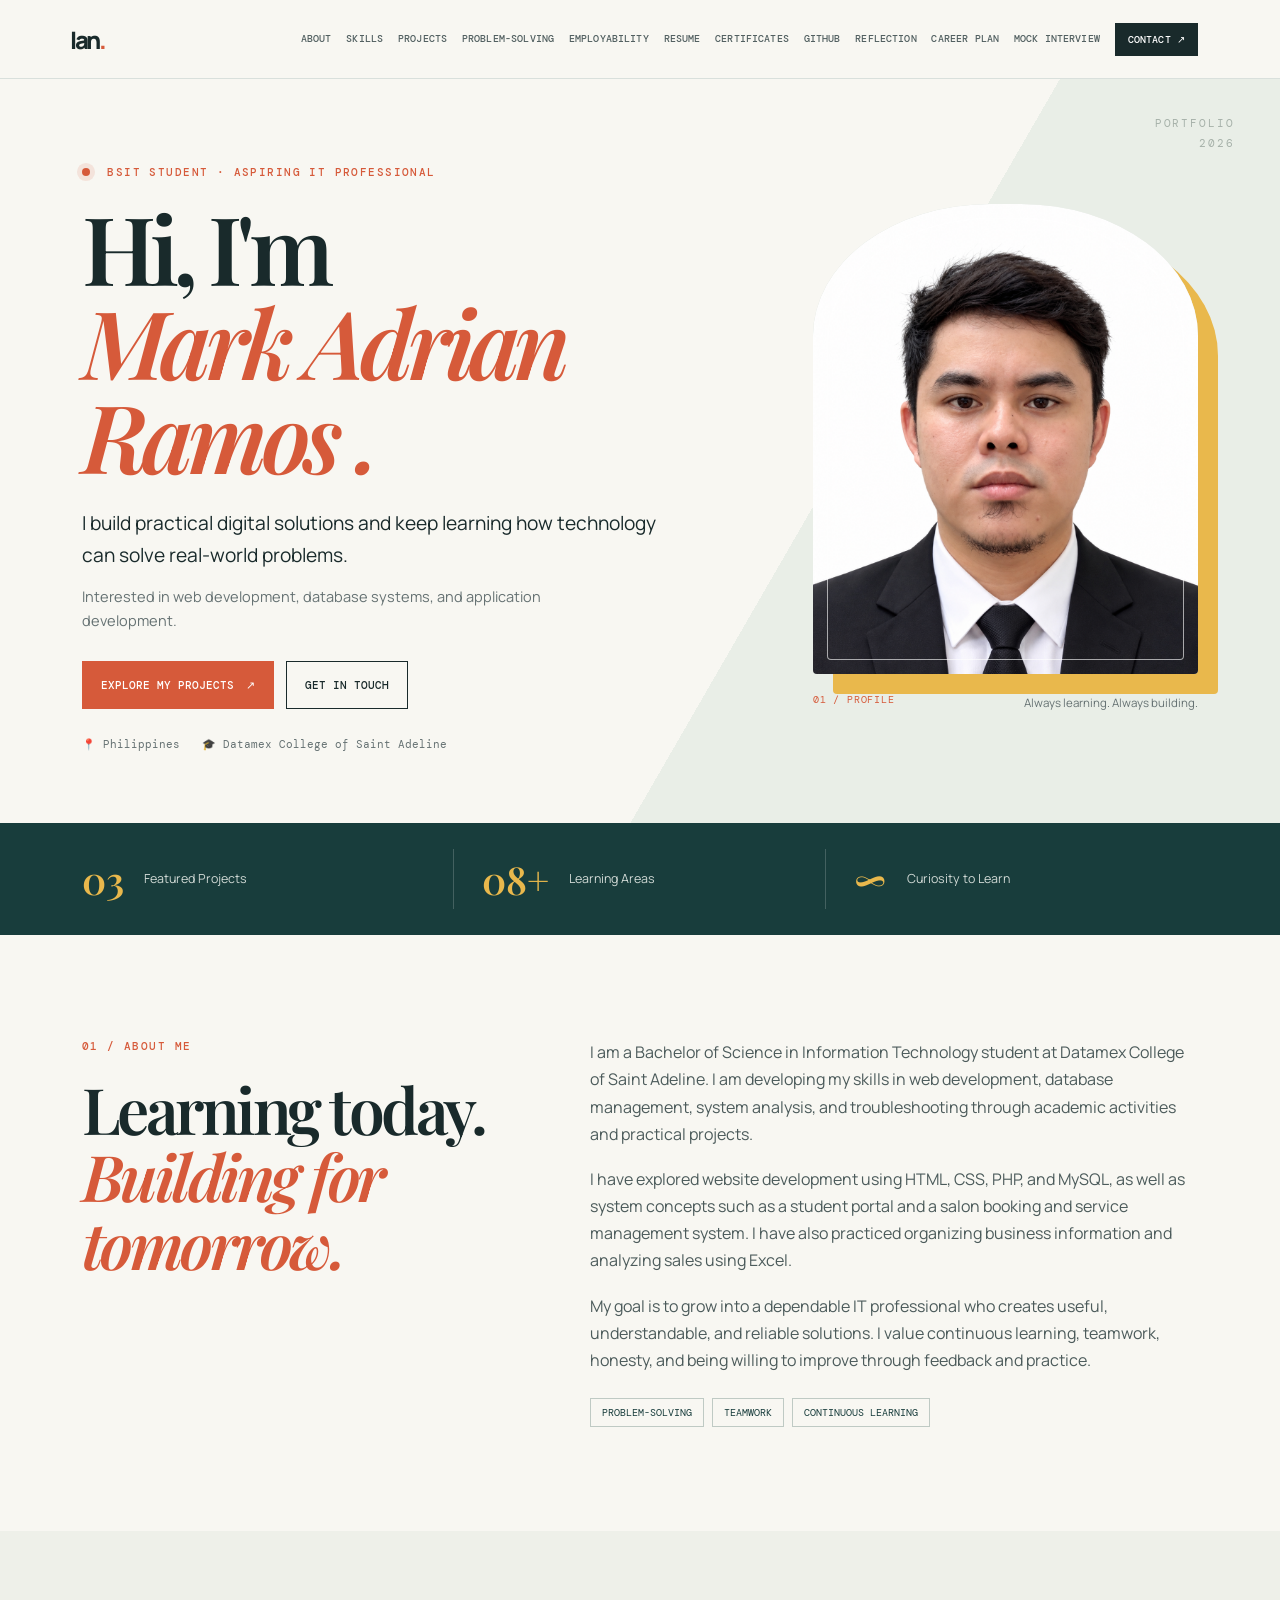
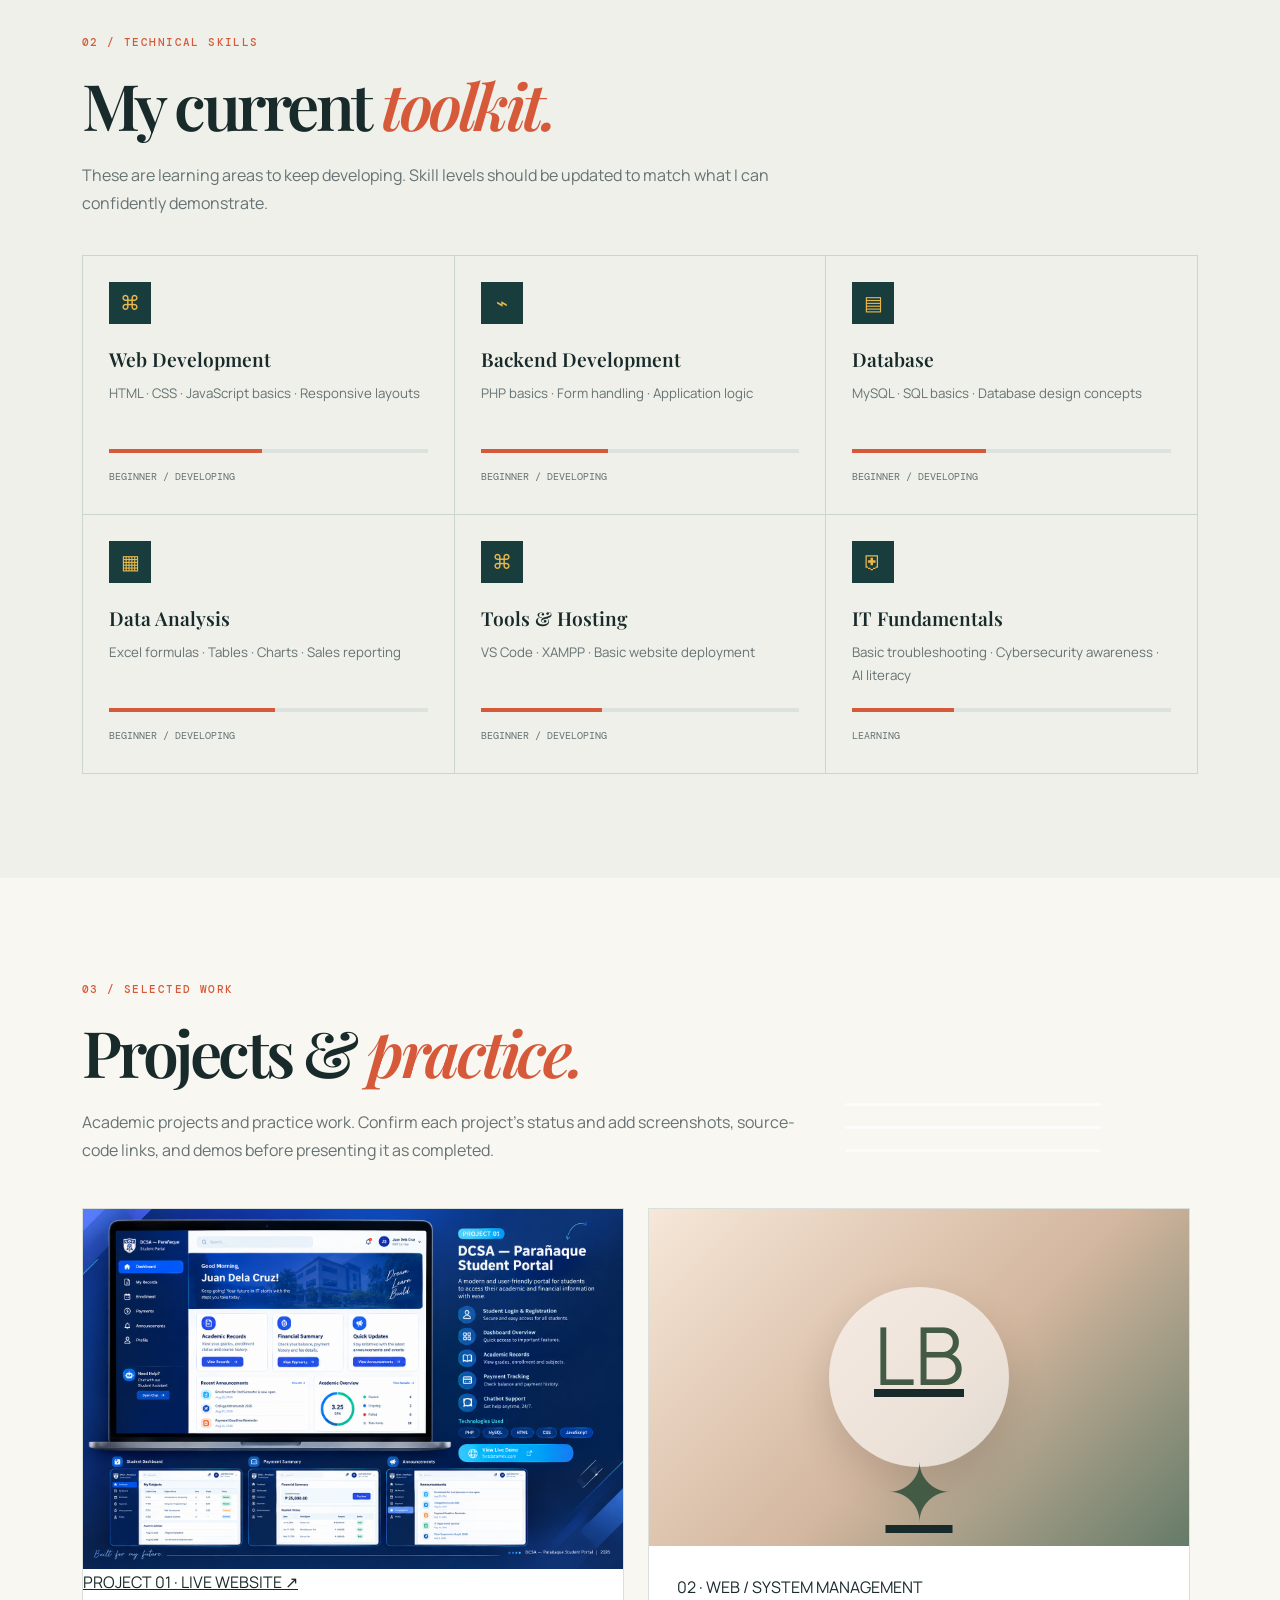
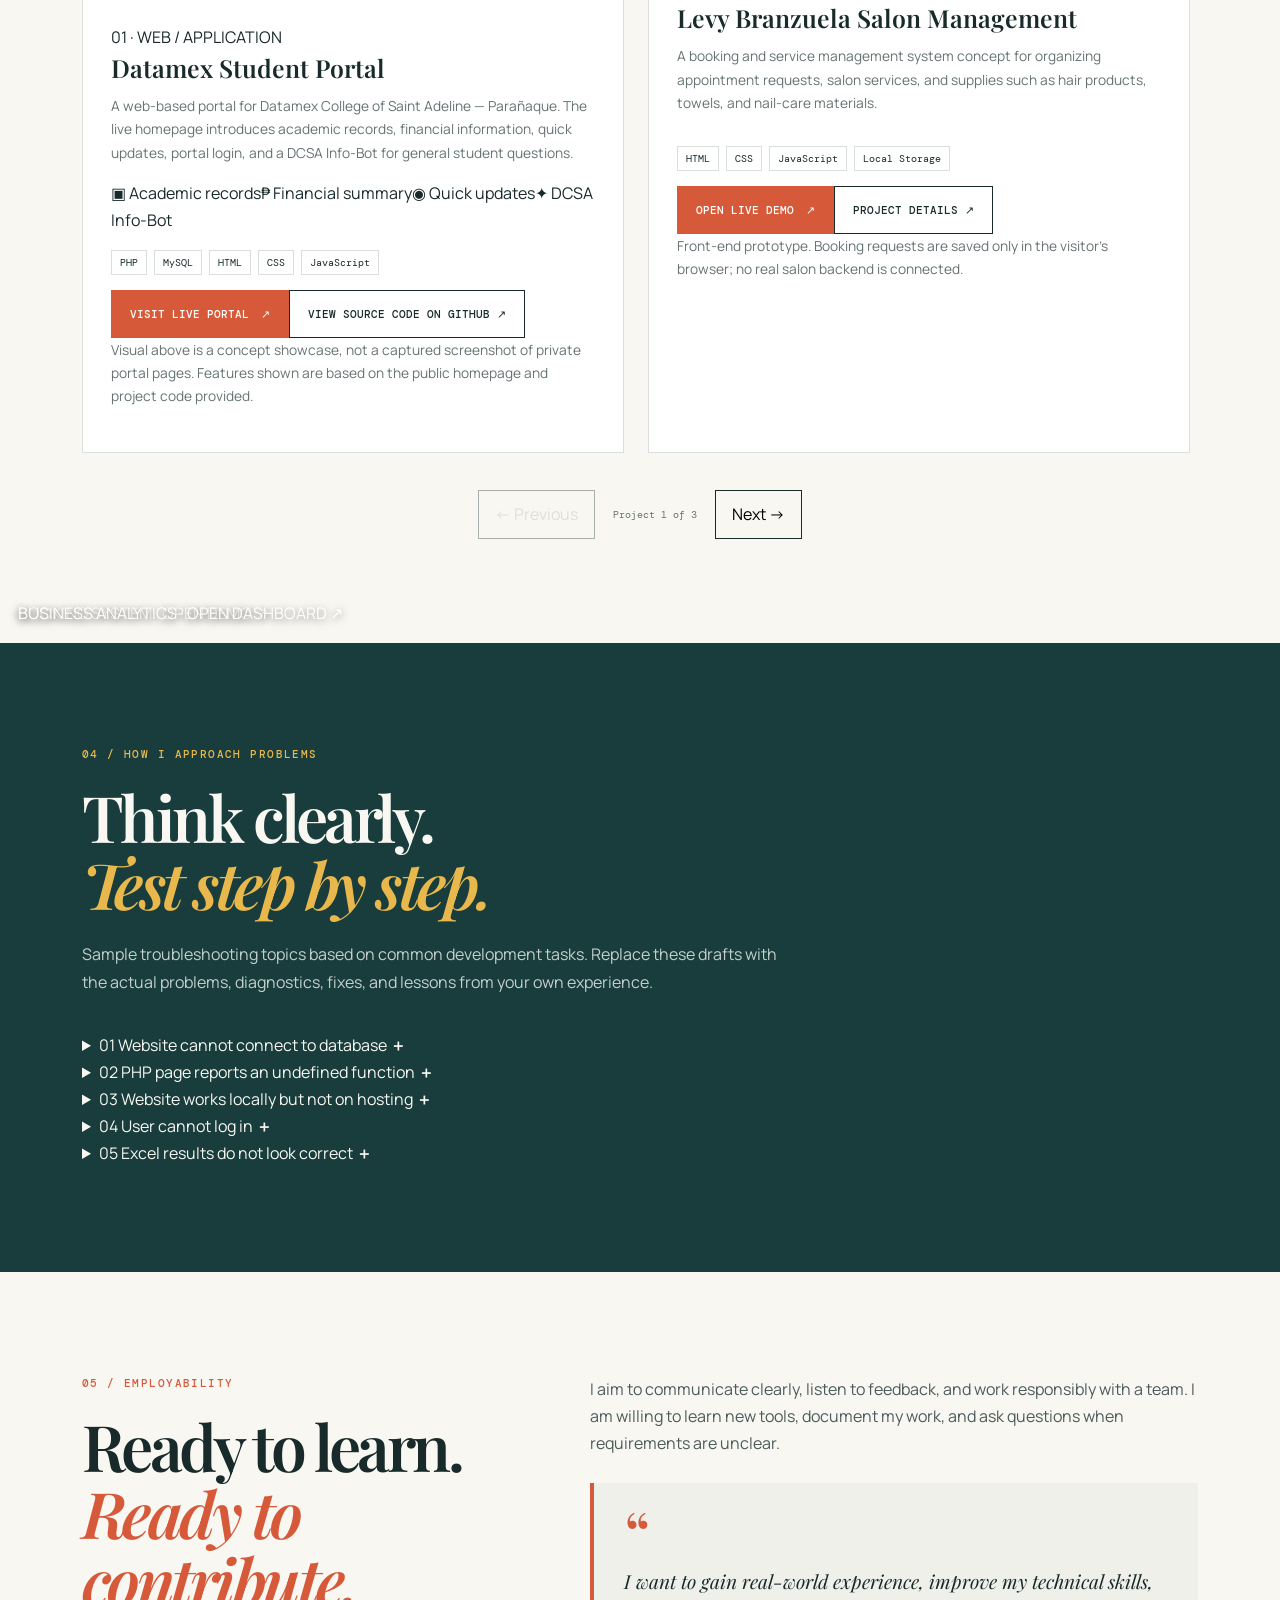
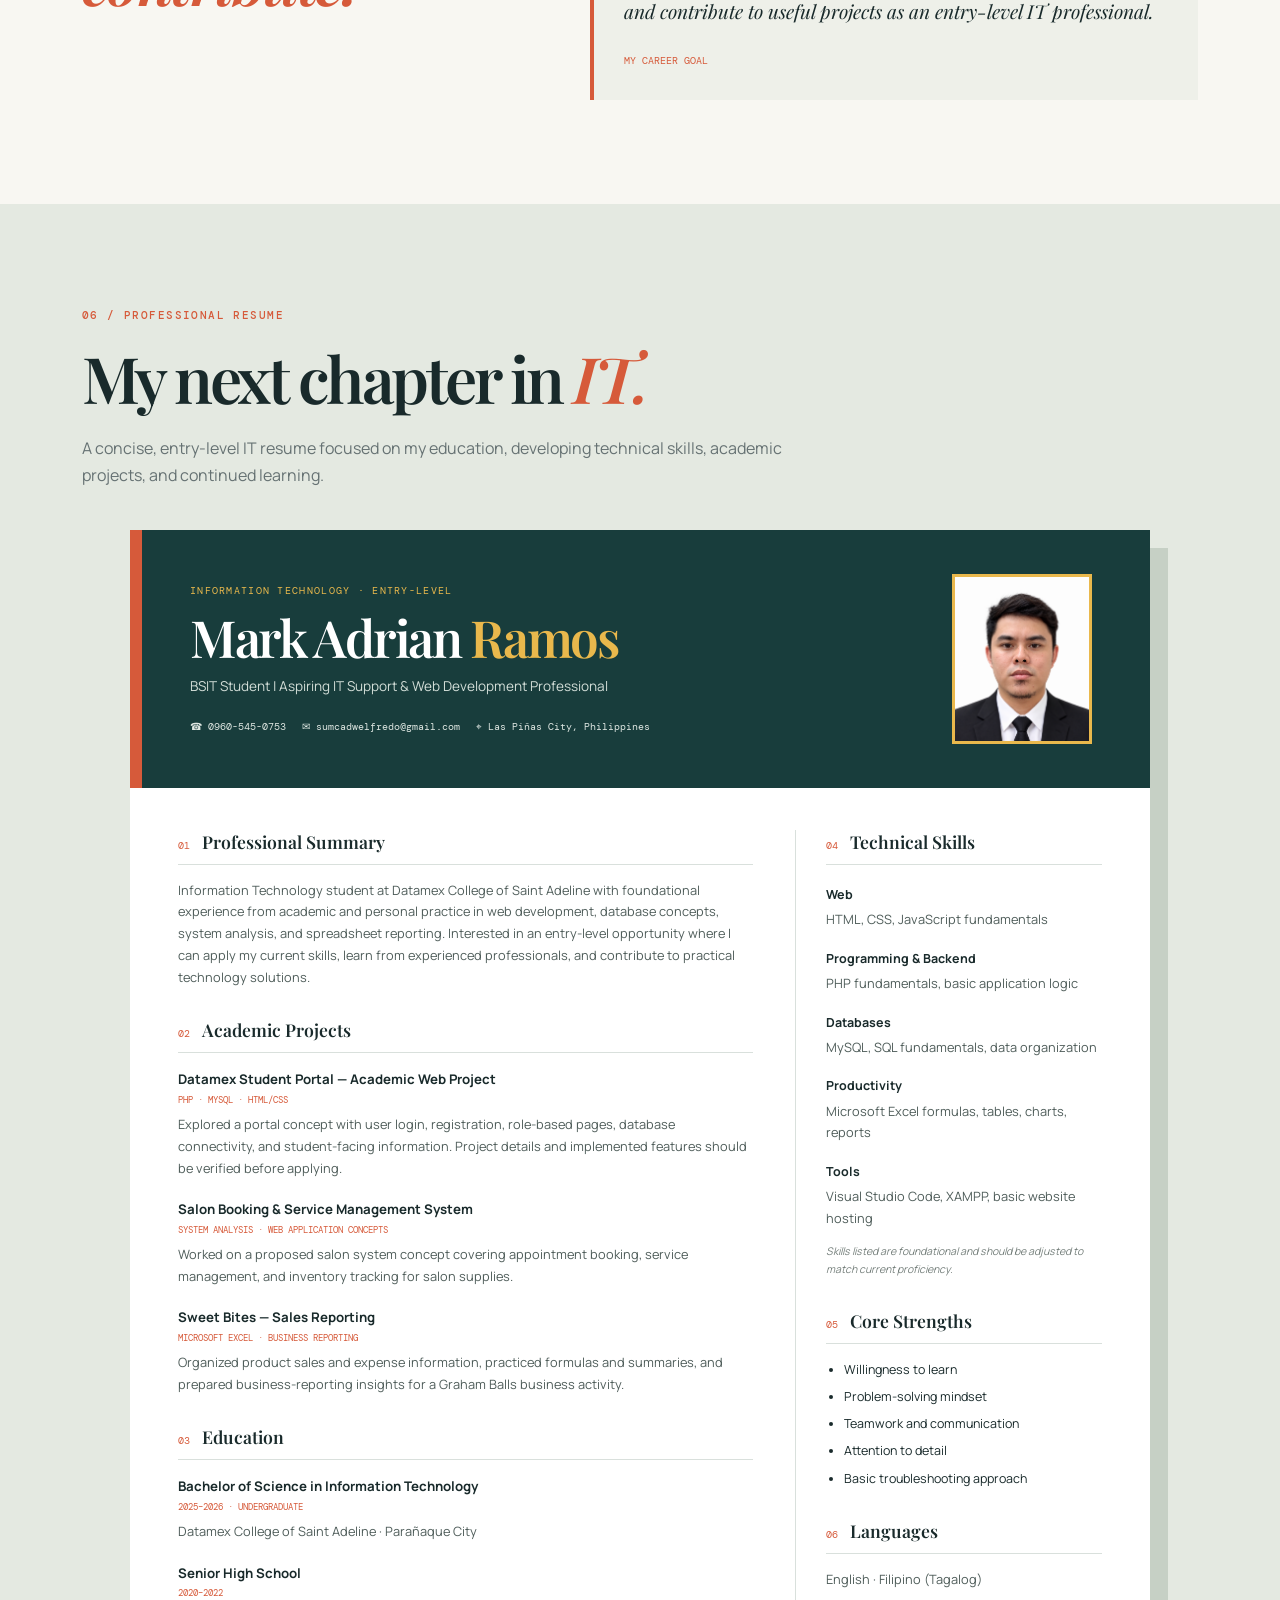
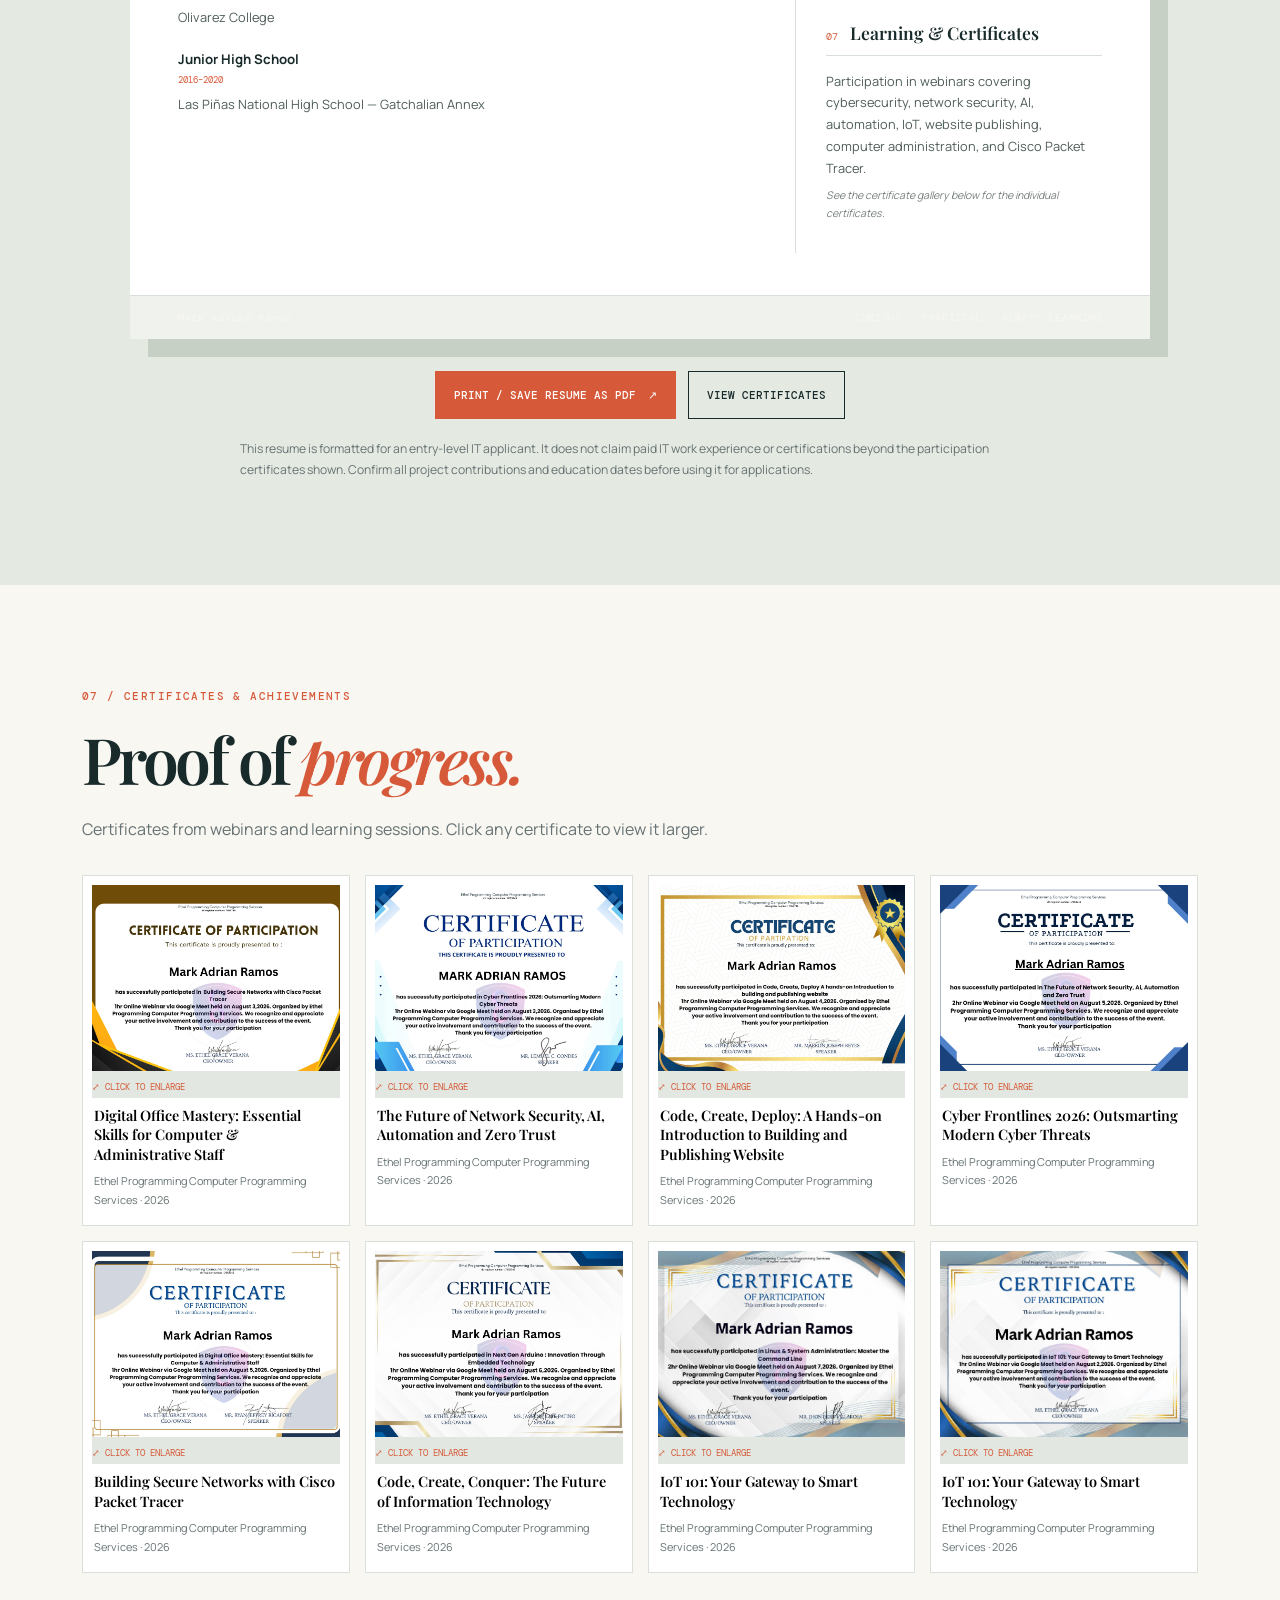
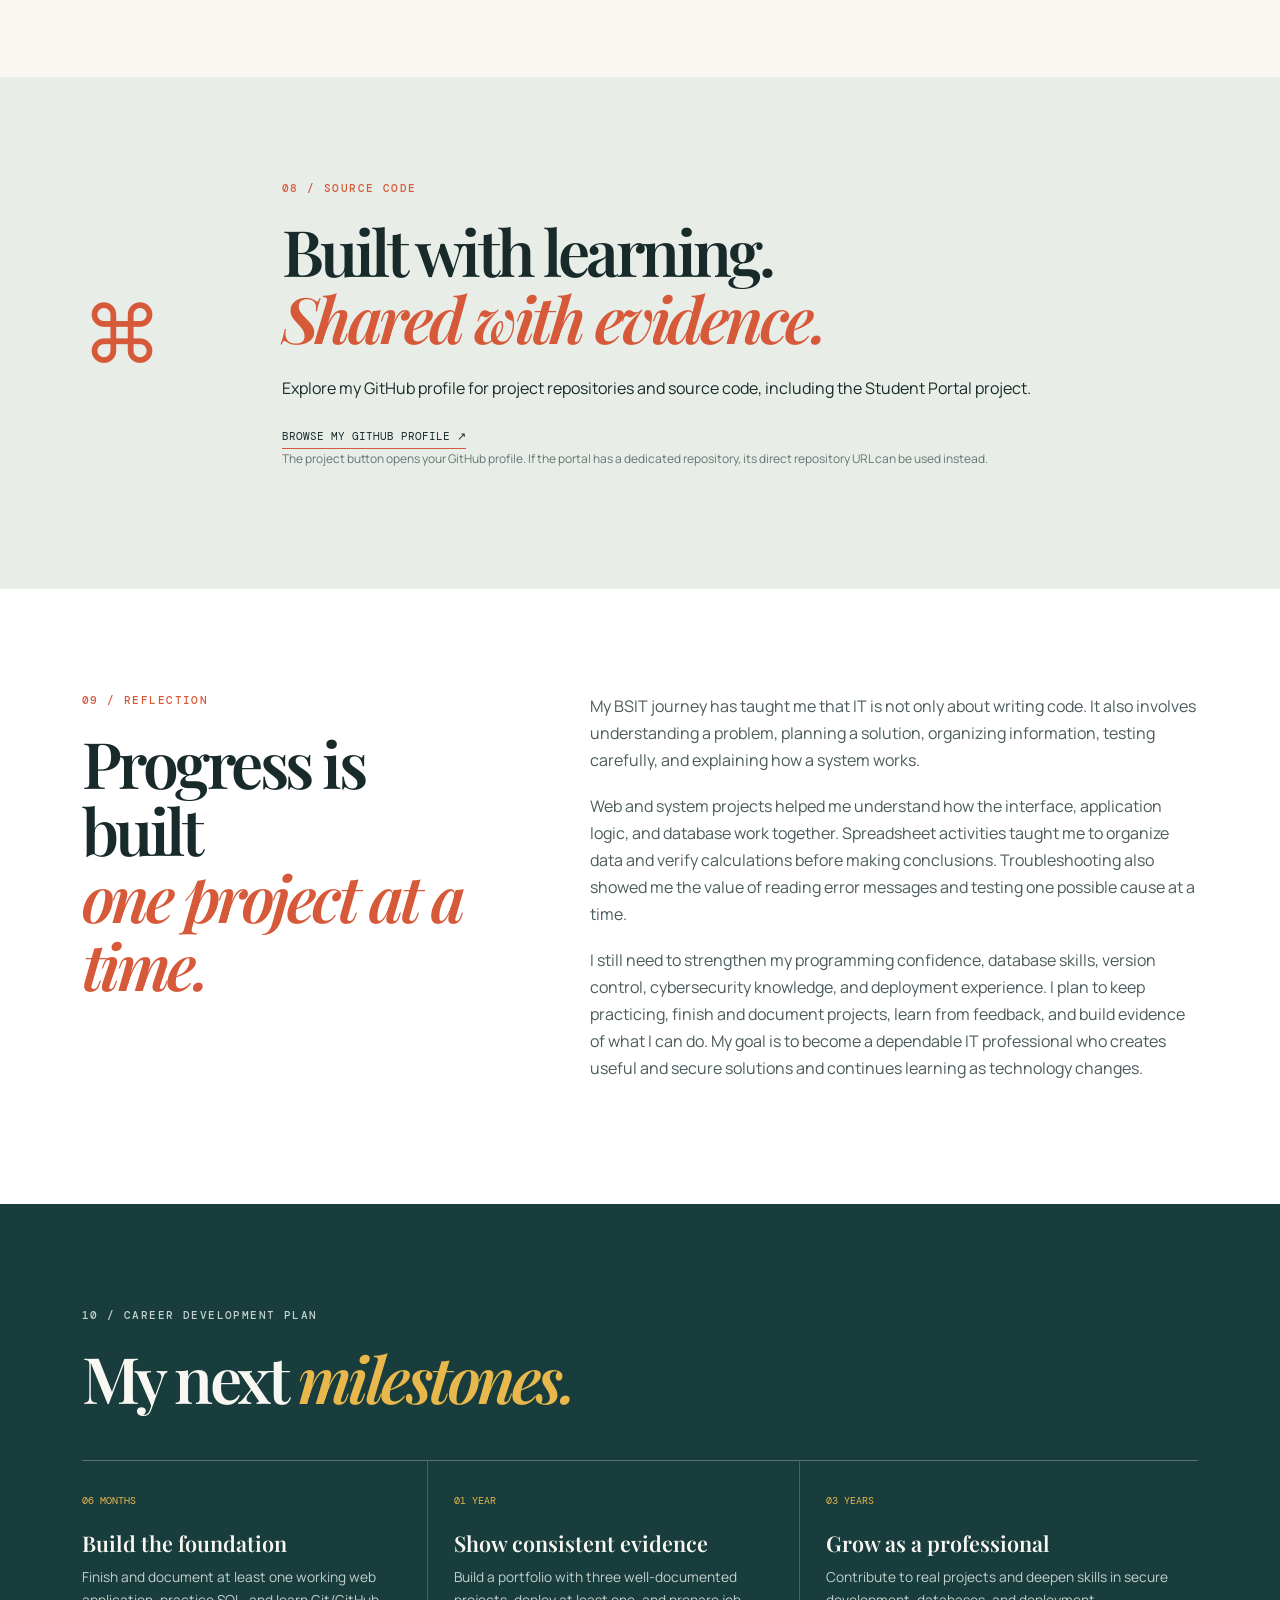
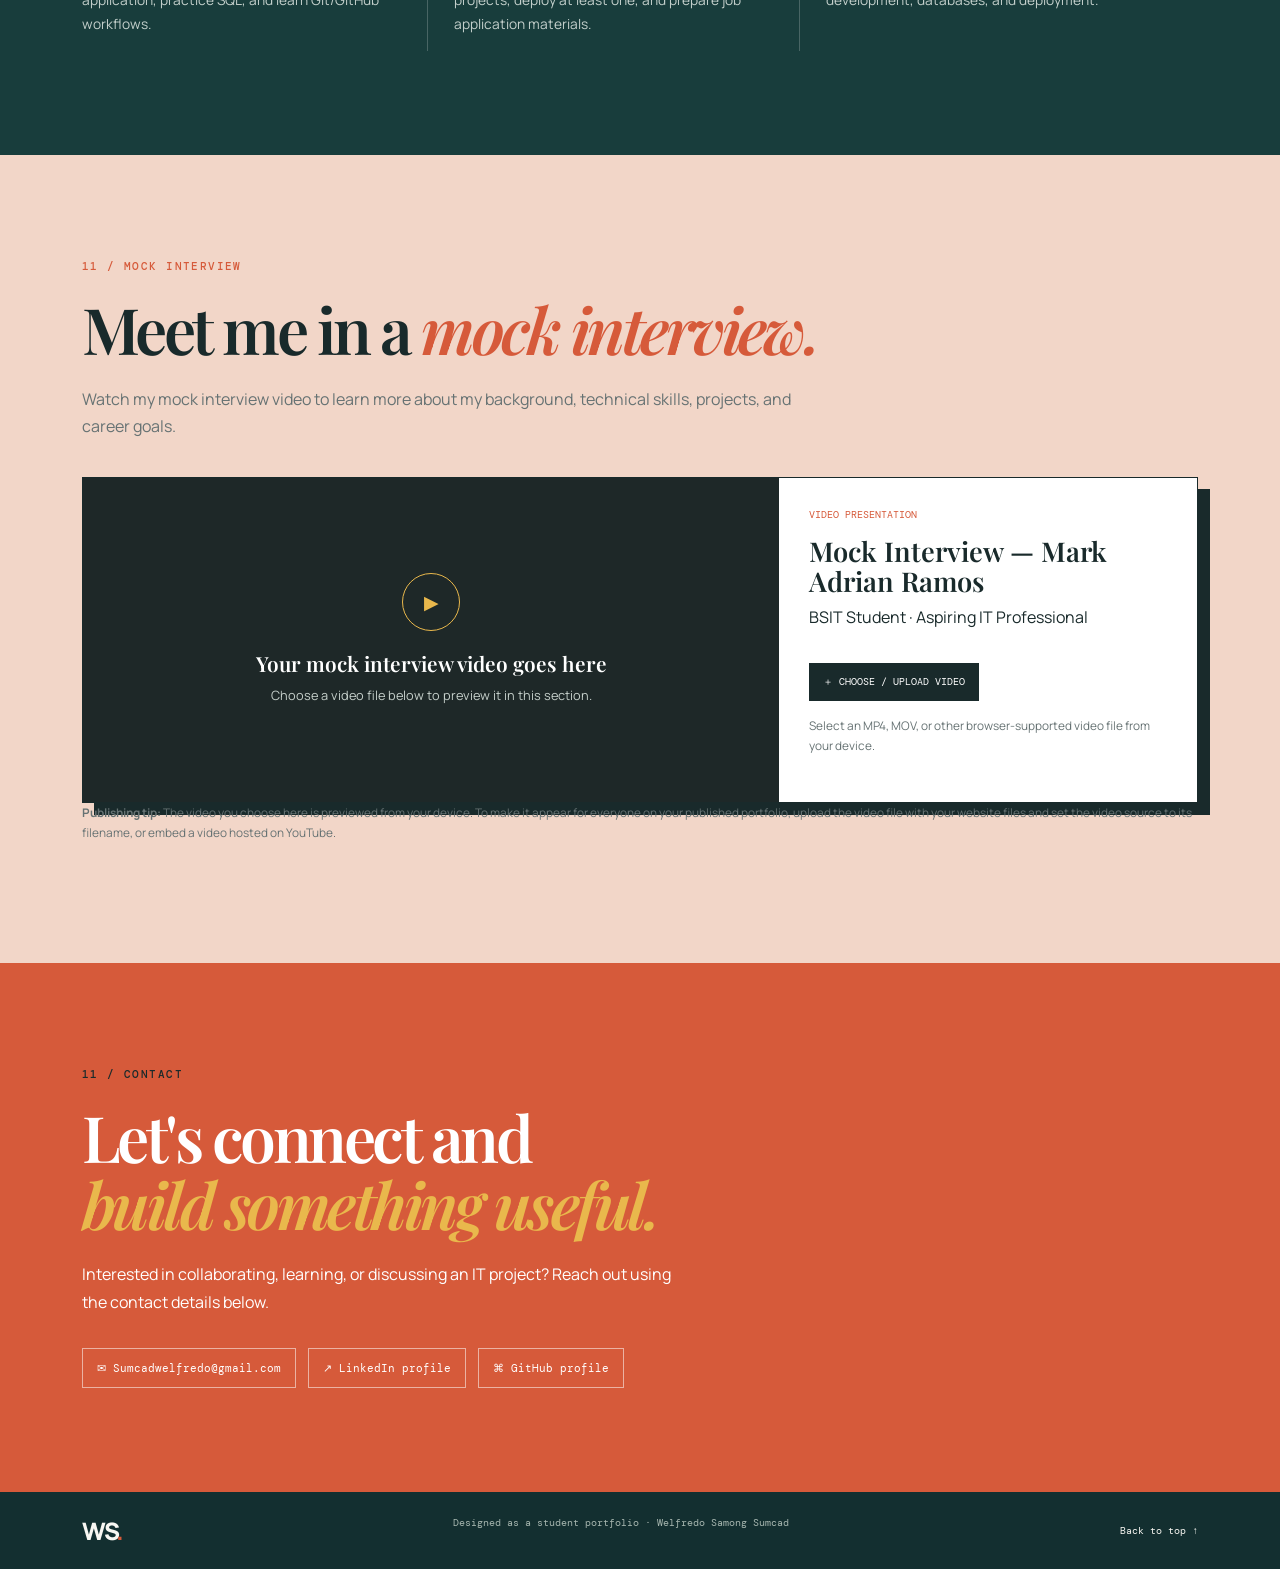
==== commit 1c9384ca: "Add files via upload" ====
--- a/index.html
+++ b/index.html
@@ -5,47 +5,20 @@
   <meta name="viewport" content="width=device-width, initial-scale=1.0">
   <meta name="description" content="Mark Adrian Ramos — BSIT Industry-Ready Professional Portfolio">
   <title>Mark Adrian Ramos | BSIT Portfolio</title>
-  <link rel="stylesheet" href="style.css">
-<style>
-    /* Swipeable project cards: consistent showcase format across all projects */
-    .projects-carousel{display:flex!important;gap:22px;overflow-x:auto;overflow-y:hidden;scroll-snap-type:x mandatory;scroll-behavior:smooth;overscroll-behavior-x:contain;padding:8px 2px 20px;scrollbar-width:thin;-webkit-overflow-scrolling:touch;align-items:stretch}
-    .projects-carousel>.project-card{flex:0 0 100%;min-width:0;scroll-snap-align:start;scroll-snap-stop:always;height:auto}
-    .projects-carousel>.project-card .project-content{height:100%}
-    .projects-swipe-hint{flex:0 0 100%;order:10;margin:0;text-align:center;color:var(--muted,#777);font-size:.86rem;display:none}
-    .projects-carousel-controls{display:flex;align-items:center;justify-content:center;gap:18px;margin:12px auto 0}
-    .project-slide-btn{border:1px solid var(--line,#d8dce5);background:var(--surface,#fff);color:inherit;border-radius:999px;padding:10px 16px;font:inherit;font-size:.9rem;cursor:pointer;transition:transform .2s,background .2s}
-    .project-slide-btn:hover{transform:translateY(-2px)}.project-slide-btn:disabled{opacity:.4;cursor:not-allowed;transform:none}
-    .project-slide-count{font-size:.88rem;color:var(--muted,#777);min-width:90px;text-align:center}
-    .project-demo-image{display:flex!important;position:relative;min-height:250px;aspect-ratio:16/7;align-items:center;justify-content:center;overflow:hidden;border-radius:inherit;text-decoration:none}
-    .project-demo-image.visual-salon{background:linear-gradient(135deg,#f6e7d8,#d3b69e 55%,#657b68)}
-    .project-demo-image.visual-sales{background:linear-gradient(135deg,#e8efff,#c4d7f6 52%,#283d68)}
-    .project-demo-image .visual-label{position:absolute;bottom:16px;left:18px;right:18px;text-align:left;color:#fff;text-shadow:0 2px 8px #0008;z-index:2}
-    .project-demo-image .salon-circle{font-size:clamp(2.5rem,7vw,5rem);width:clamp(110px,18vw,180px);height:clamp(110px,18vw,180px);display:grid;place-items:center;border-radius:50%;background:#fff9;color:#435b45;box-shadow:0 18px 40px #0002}
-    .project-demo-image .salon-lines{position:absolute;right:14%;top:15%;width:20%;opacity:.65}.project-demo-image .salon-lines i{display:block;height:3px;background:#fff;margin:20px 0;border-radius:3px}
-    .project-demo-image .chart-bars{height:60%;width:45%;display:flex;align-items:end;justify-content:center;gap:12px}.project-demo-image .chart-bars i{width:12%;border-radius:8px 8px 0 0;background:linear-gradient(#fff,#9bb8ec);box-shadow:0 6px 18px #1a2a5033}
-    @media(max-width:700px){.projects-carousel{gap:14px}.projects-carousel>.project-card{flex-basis:100%}.project-demo-image{min-height:190px;aspect-ratio:4/3}.projects-carousel-controls{gap:10px}.project-slide-btn{padding:9px 12px;font-size:.82rem}.projects-swipe-hint{display:block}}
-  </style>
-
+  <link href="https://cdn.jsdelivr.net/npm/bootstrap@5.3.3/dist/css/bootstrap.min.css" rel="stylesheet" integrity="sha384-QWTKZyjpPEjISv5WaRU9OFeRpok6YctnYmDr5pNlyT2bRjXh0JMhjY6hW+ALEwIH" crossorigin="anonymous">
+
+<link rel="stylesheet" href="style.css">
 </head>
 <body>
   <header class="site-header">
     <nav class="nav container" aria-label="Main navigation">
-      <a class="brand" href="#home">MR<span>.</span></a>
+      <a class="brand" href="#home">Ian<span>.</span></a>
       <button class="menu-toggle" id="menuToggle" aria-label="Toggle navigation" aria-expanded="false">☰</button>
       <div class="nav-links" id="navLinks">
-        <a href="#home">Home</a>
-        <a href="#about">About</a>
-        <a href="#skills">Skills</a>
-        <a href="#projects">Projects</a>
-        <a href="#problem-solving">Problem Solving</a>
-        <a href="#employability">Employability</a>
-        <a href="#resume">Resume</a>
-        <a href="#certificates">Certificates</a>
-        <a href="#github">GitHub</a>
-        <a href="#reflection">Reflection</a>
-        <a href="#career">Career Plan</a>
-        <a href="#mock-interview">Mock Interview</a>
-        <a href="#contact" class="nav-cta">Contact ↗</a>
+        <a href="#about">About</a><a href="#skills">Skills</a><a href="#projects">Projects</a>
+        <a href="#problem-solving">Problem-Solving</a><a href="#employability">Employability</a><a href="#resume">Resume</a>
+        <a href="#certificates">Certificates</a><a href="#github">GitHub</a><a href="#reflection">Reflection</a>
+        <a href="#career">Career Plan</a><a href="#mock-interview">Mock Interview</a><a href="#contact" class="nav-cta">Contact ↗</a>
       </div>
     </nav>
   </header>
@@ -66,39 +39,10 @@
         </div>
         <div class="hero-art profile-art" aria-label="Photo of Mark Adrian Ramos">
           <div class="orb orb-one"></div><div class="orb orb-two"></div>
-          <button class="id-hanger" id="idHanger" type="button" aria-label="Click to make my ID photo sway" aria-pressed="false">
-            <svg class="id-lace-loop" viewBox="0 0 260 154" aria-hidden="true">
-              <defs>
-                <linearGradient id="laceBlue" x1="0" y1="0" x2="1" y2="1">
-                  <stop offset="0" stop-color="#087db4"/>
-                  <stop offset=".28" stop-color="#32c1df"/>
-                  <stop offset=".52" stop-color="#e5ed4c"/>
-                  <stop offset=".76" stop-color="#20a9d1"/>
-                  <stop offset="1" stop-color="#075b91"/>
-                </linearGradient>
-                <linearGradient id="laceShade" x1="0" y1="0" x2="1" y2="0">
-                  <stop offset="0" stop-color="#071d35" stop-opacity=".72"/>
-                  <stop offset=".48" stop-color="#ffffff" stop-opacity=".12"/>
-                  <stop offset="1" stop-color="#071d35" stop-opacity=".62"/>
-                </linearGradient>
-              </defs>
-              <path class="lace-shadow" d="M58 5 C20 52 35 104 130 139 C225 104 240 52 202 5 L180 5 C211 54 192 87 130 116 C68 87 49 54 80 5 Z"/>
-              <path class="lace-ribbon" d="M58 5 C20 52 35 104 130 139 C225 104 240 52 202 5 L180 5 C211 54 192 87 130 116 C68 87 49 54 80 5 Z"/>
-              <path d="M58 5 C20 52 35 104 130 139 C225 104 240 52 202 5" fill="none" stroke="url(#laceShade)" stroke-width="2"/>
-              <path d="M80 5 C49 54 68 87 130 116 C192 87 211 54 180 5" fill="none" stroke="#fff" stroke-opacity=".45" stroke-width="1.5"/>
-              <text x="130" y="63" text-anchor="middle" transform="rotate(52 130 63)" class="lace-print">DATAMEX</text>
-              <text x="130" y="83" text-anchor="middle" transform="rotate(52 130 83)" class="lace-print">BSIT</text>
-            </svg>
-            <span class="id-clip" aria-hidden="true"></span>
-            <span class="id-card">
-              <span class="id-card-top"><span class="id-card-logo">WS</span><span>DATAMEX<br>COLLEGE OF SAINT ADELINE</span><span class="id-card-bsit">BSIT</span></span>
-              <img src="image.png" alt="Mark Adrian Ramos" class="profile-photo">
-              <span class="id-card-name">Mark Adrian Ramos</span>
-              <span class="id-card-role">IT STUDENT</span>
-            </span>
-            <span class="id-hint">CLICK TO SWAY ↻</span>
-          </button>
-          <div class="floating-tag tag-bottom">✦ Always learning</div>
+          <figure class="portrait-feature">
+            <div class="portrait-frame"><img src="image.png" alt="Portrait of Mark Adrian Ramos" class="profile-photo"></div>
+            <figcaption><span class="portrait-index">01 / PROFILE</span><span>Always learning. Always building.</span></figcaption>
+          </figure>
         </div>
       </div>
     </section>
@@ -168,13 +112,13 @@
     <section class="section section-dark" id="problem-solving">
       <div class="container">
         <p class="eyebrow">04 / HOW I APPROACH PROBLEMS</p><h2>Think clearly.<br><span>Test step by step.</span></h2>
-        <p class="section-intro">Five common IT scenarios with a practical troubleshooting sequence, a way to verify the fix, and a prevention lesson. These are sample approaches and should be matched to your actual experience.</p>
+        <p class="section-intro">Sample troubleshooting topics based on common development tasks. Replace these drafts with the actual problems, diagnostics, fixes, and lessons from your own experience.</p>
         <div class="cases">
-          <details><summary><span>01</span> Website cannot connect to database <b>＋</b></summary><div class="case-body"><p><strong>Solution:</strong> Start MySQL in XAMPP, then confirm the database name, host, username, and password in the connection file.</p><p><strong>How I would test it:</strong> Run a small connection test and check the exact error message before opening the full application again.</p><p><strong>Prevention:</strong> Keep connection settings in one place and never display database credentials to visitors.</p></div></details>
-          <details><summary><span>02</span> PHP page reports an undefined function <b>＋</b></summary><div class="case-body"><p><strong>Solution:</strong> Search the project for the function name, check its spelling and parameters, and confirm the file defining it is included before it is called.</p><p><strong>How I would test it:</strong> Reproduce the error, fix one cause at a time, then reload the page and test the related feature.</p><p><strong>Prevention:</strong> Use consistent function names and organize shared functions in clearly named files.</p></div></details>
-          <details><summary><span>03</span> Website works locally but not on hosting <b>＋</b></summary><div class="case-body"><p><strong>Solution:</strong> Check that every required file was uploaded, match filename capitalization exactly, and update paths and database settings for the hosting environment.</p><p><strong>How I would test it:</strong> Open the hosted page, inspect the browser console, and review hosting logs for the first specific error.</p><p><strong>Prevention:</strong> Test a release on the actual hosting environment and keep a checklist of required files and settings.</p></div></details>
-          <details><summary><span>04</span> User cannot log in <b>＋</b></summary><div class="case-body"><p><strong>Solution:</strong> Verify the submitted username and password, inspect the server-side validation and database query, and confirm the account exists and is active.</p><p><strong>How I would test it:</strong> Try valid details, incorrect details, empty fields, and an unknown account while checking logs that do not reveal passwords.</p><p><strong>Prevention:</strong> Hash passwords, use prepared statements, and show a safe general error instead of exposing account details.</p></div></details>
-          <details><summary><span>05</span> Excel results do not look correct <b>＋</b></summary><div class="case-body"><p><strong>Solution:</strong> Check the formula range, confirm values are stored as numbers, remove only verified duplicates, and make sure filters are not hiding records.</p><p><strong>How I would test it:</strong> Recalculate a few rows manually and compare them with the spreadsheet result before trusting the total.</p><p><strong>Prevention:</strong> Use consistent data types, clear column headings, and a separate validation check for key totals.</p></div></details>
+          <details><summary><span>01</span> Website cannot connect to database <b>＋</b></summary><div class="case-body"><p><strong>Possible causes:</strong> MySQL service is stopped or connection details are incorrect.</p><p><strong>Diagnostic approach:</strong> Check service status, database name, credentials, host, and error logs.</p><p><strong>Lesson:</strong> Verify configuration and test the connection before changing unrelated code.</p></div></details>
+          <details><summary><span>02</span> PHP page reports an undefined function <b>＋</b></summary><div class="case-body"><p><strong>Possible causes:</strong> Missing function definition, incorrect spelling, or an include file that was not loaded.</p><p><strong>Diagnostic approach:</strong> Search for the function and inspect include/require paths and load order.</p><p><strong>Lesson:</strong> Read the error carefully and isolate the smallest failing part.</p></div></details>
+          <details><summary><span>03</span> Website works locally but not on hosting <b>＋</b></summary><div class="case-body"><p><strong>Possible causes:</strong> File paths, case-sensitive filenames, missing files, or hosting database settings.</p><p><strong>Diagnostic approach:</strong> Compare local and hosted configuration and inspect available error logs.</p><p><strong>Lesson:</strong> Test the deployed version and document configuration differences.</p></div></details>
+          <details><summary><span>04</span> User cannot log in <b>＋</b></summary><div class="case-body"><p><strong>Possible causes:</strong> Validation errors, incorrect credentials, or an authentication/database issue.</p><p><strong>Diagnostic approach:</strong> Test valid and invalid inputs and review server-side validation without exposing passwords.</p><p><strong>Lesson:</strong> Authentication must be tested securely, not just visually.</p></div></details>
+          <details><summary><span>05</span> Excel results do not look correct <b>＋</b></summary><div class="case-body"><p><strong>Possible causes:</strong> Incorrect formula ranges, duplicate rows, or numbers stored as text.</p><p><strong>Diagnostic approach:</strong> Inspect the data, verify formula ranges, and compare sample results manually.</p><p><strong>Lesson:</strong> Clean data and independently verify important calculations.</p></div></details>
         </div>
       </div>
     </section>
@@ -313,10 +257,10 @@
     </section>
 
     <section class="section contact-section" id="contact">
-      <div class="container contact-box"><p class="eyebrow">12 / CONTACT</p><h2>Let's connect and<br><span>build something useful.</span></h2><p>Interested in collaborating, learning, or discussing an IT project? Reach out using the contact details below.</p><div class="contact-links"><a href="mailto:Sumcadwelfredo@gmail.com">✉ Sumcadwelfredo@gmail.com</a><a href="https://www.linkedin.com/in/welfredo-sumcad-559a39443?utm_source=share_via&amp;utm_content=profile&amp;utm_medium=member_android" target="_blank" rel="noopener">↗ LinkedIn profile</a><a href="https://github.com/welfredo" target="_blank" rel="noopener">⌘ GitHub profile</a></div></div>
+      <div class="container contact-box"><p class="eyebrow">11 / CONTACT</p><h2>Let's connect and<br><span>build something useful.</span></h2><p>Interested in collaborating, learning, or discussing an IT project? Reach out using the contact details below.</p><div class="contact-links"><a href="mailto:Sumcadwelfredo@gmail.com">✉ Sumcadwelfredo@gmail.com</a><a href="https://www.linkedin.com/in/welfredo-sumcad-559a39443?utm_source=share_via&amp;utm_content=profile&amp;utm_medium=member_android" target="_blank" rel="noopener">↗ LinkedIn profile</a><a href="https://github.com/welfredo" target="_blank" rel="noopener">⌘ GitHub profile</a></div></div>
     </section>
   </main>
-  <footer><div class="container footer-row"><a class="brand" href="#home">MR<span>.</span></a><p>Designed as a student portfolio · Mark Adrian Ramos</p><a href="#home">Back to top ↑</a></div></footer>
+  <footer><div class="container footer-row"><a class="brand" href="#home">WS<span>.</span></a><p>Designed as a student portfolio · Welfredo Samong Sumcad</p><a href="#home">Back to top ↑</a></div></footer>
 
   <div class="certificate-lightbox" id="certificateLightbox" aria-hidden="true" role="dialog" aria-modal="true" aria-label="Certificate preview">
     <button class="lightbox-close" id="lightboxClose" type="button" aria-label="Close certificate preview">×</button>
@@ -324,140 +268,11 @@
     <p class="lightbox-hint">Click outside the certificate or press Esc to close</p>
   </div>
 
-</html>
-  <script>
-  (() => {
-    const menuButton = document.getElementById('menuToggle');
-    const nav = document.getElementById('navLinks');
-    if (menuButton && nav) {
-      menuButton.addEventListener('click', () => {
-        const open = nav.classList.toggle('open');
-        menuButton.setAttribute('aria-expanded', String(open));
-        menuButton.textContent = open ? '×' : '☰';
-      });
-      nav.querySelectorAll('a').forEach(link => link.addEventListener('click', () => {
-        nav.classList.remove('open');
-        menuButton.setAttribute('aria-expanded', 'false');
-        menuButton.textContent = '☰';
-      }));
-    }
-
-    // Reveal sections as they enter the viewport.
-    const revealTargets = document.querySelectorAll('main section, .quick-stats, footer');
-    revealTargets.forEach((el, i) => {
-      el.classList.add('reveal');
-      el.style.setProperty('--reveal-delay', `${Math.min(i % 3, 2) * 70}ms`);
-    });
-    if ('IntersectionObserver' in window) {
-      const observer = new IntersectionObserver(entries => entries.forEach(entry => {
-        if (entry.isIntersecting) {
-          entry.target.classList.add('is-visible');
-          observer.unobserve(entry.target);
-        }
-      }), { threshold: 0.12 });
-      revealTargets.forEach(el => observer.observe(el));
-    } else {
-      revealTargets.forEach(el => el.classList.add('is-visible'));
-    }
-
-    // Active section indicator in the navigation.
-    const sections = [...document.querySelectorAll('main section[id]')];
-    if ('IntersectionObserver' in window) {
-      const activeObserver = new IntersectionObserver(entries => entries.forEach(entry => {
-        if (entry.isIntersecting) {
-          nav?.querySelectorAll('a[href^="#"]').forEach(a => a.classList.toggle('active', a.getAttribute('href') === '#' + entry.target.id));
-        }
-      }), { rootMargin: '-25% 0px -65% 0px' });
-      sections.forEach(section => activeObserver.observe(section));
-    }
-
-    // Problem-solving accordion indicators.
-    document.querySelectorAll('.cases details').forEach(item => {
-      item.addEventListener('toggle', () => {
-        const mark = item.querySelector('summary b');
-        if (mark) mark.textContent = item.open ? '−' : '+';
-      });
-    });
-
-    // Project carousel controls.
-    const track = document.getElementById('projectsCarousel');
-    if (track) {
-      const cards = [...track.querySelectorAll(':scope > .project-card')];
-      const prev = document.getElementById('projectPrev');
-      const next = document.getElementById('projectNext');
-      const count = document.getElementById('projectSlideCount');
-      const current = () => {
-        let best = 0, distance = Infinity;
-        cards.forEach((card, i) => {
-          const d = Math.abs(card.getBoundingClientRect().left - track.getBoundingClientRect().left);
-          if (d < distance) { distance = d; best = i; }
-        });
-        return best;
-      };
-      const update = (i = current()) => {
-        if (count) count.textContent = `Project ${i + 1} of ${cards.length}`;
-        if (prev) prev.disabled = i === 0;
-        if (next) next.disabled = i === cards.length - 1;
-      };
-      const go = i => {
-        i = Math.max(0, Math.min(cards.length - 1, i));
-        track.scrollTo({ left: cards[i].offsetLeft - track.offsetLeft, behavior: 'smooth' });
-        update(i);
-      };
-      prev?.addEventListener('click', () => go(current() - 1));
-      next?.addEventListener('click', () => go(current() + 1));
-      track.addEventListener('scroll', () => requestAnimationFrame(() => update()));
-      track.addEventListener('keydown', e => {
-        if (e.key === 'ArrowRight') { e.preventDefault(); go(current() + 1); }
-        if (e.key === 'ArrowLeft') { e.preventDefault(); go(current() - 1); }
-      });
-      update();
-    }
-
-    // Certificate image lightbox.
-    const lightbox = document.getElementById('certificateLightbox');
-    const lightboxImage = document.getElementById('lightboxImage');
-    const closeButton = document.getElementById('lightboxClose');
-    const closeLightbox = () => {
-      lightbox?.classList.remove('is-open');
-      lightbox?.setAttribute('aria-hidden', 'true');
-      document.body.classList.remove('lightbox-active');
-    };
-    document.querySelectorAll('[data-certificate]').forEach(button => button.addEventListener('click', () => {
-      if (!lightbox || !lightboxImage) return;
-      lightboxImage.src = button.dataset.certificate;
-      lightboxImage.alt = button.querySelector('img')?.alt || 'Expanded certificate';
-      lightbox.classList.add('is-open');
-      lightbox.setAttribute('aria-hidden', 'false');
-      document.body.classList.add('lightbox-active');
-      closeButton?.focus();
-    }));
-    closeButton?.addEventListener('click', closeLightbox);
-    lightbox?.addEventListener('click', e => { if (e.target === lightbox) closeLightbox(); });
-    document.addEventListener('keydown', e => { if (e.key === 'Escape') closeLightbox(); });
-
-    // Local mock-interview video preview.
-    const input = document.getElementById('mockInterviewUpload');
-    const video = document.getElementById('mockInterviewVideo');
-    const placeholder = document.getElementById('mockVideoPlaceholder');
-    const status = document.getElementById('mockVideoStatus');
-    let objectUrl = null;
-    input?.addEventListener('change', () => {
-      const file = input.files?.[0];
-      if (!file) return;
-      if (!file.type.startsWith('video/')) {
-        status.textContent = 'Please choose a valid video file.';
-        input.value = '';
-        return;
-      }
-      if (objectUrl) URL.revokeObjectURL(objectUrl);
-      objectUrl = URL.createObjectURL(file);
-      video.src = objectUrl;
-      video.load();
-      video.style.display = 'block';
-      if (placeholder) placeholder.style.display = 'none';
-      if (status) status.textContent = `Selected: ${file.name} — ready to preview. This local selection is not saved to the live website.`;
-    });
-  })();
-  </script>
+
+
+
+
+
+  <script src="script.js" defer></script>
 </body>
+</html>
--- a/style.css
+++ b/style.css
@@ -1,239 +1,21 @@
-@import url('https://fonts.googleapis.com/css2?family=DM+Mono:wght@400;500&family=Manrope:wght@400;500;600;700;800&display=swap');
-
-:root{
-  --ink:#101a32;--muted:#68738b;--paper:#f5f7fc;--surface:#fff;--line:#dfe5f1;
-  --violet:#7c3aed;--violet-dark:#5b21b6;--cyan:#22d3ee;--navy:#0b1228;
-  --dark:#111a34;--max:1180px;--shadow:0 22px 65px rgba(23,34,70,.09);
-}
-*{box-sizing:border-box}
-html{scroll-behavior:smooth;scroll-padding-top:92px}
-body{margin:0;background:var(--paper);color:var(--ink);font-family:Manrope,Arial,sans-serif;line-height:1.7;overflow-x:hidden}
-body:before{content:"";position:fixed;inset:0;pointer-events:none;z-index:-1;background:radial-gradient(circle at 0 10%,rgba(124,58,237,.07),transparent 25%),radial-gradient(circle at 100% 65%,rgba(34,211,238,.07),transparent 26%)}
-a{color:inherit;text-decoration:none}
-img,video{max-width:100%}
-.container{width:min(var(--max),calc(100% - 48px));margin:auto}
-h1,h2,h3,p{margin-top:0}
-h1,h2,h3{line-height:1.14;letter-spacing:-.045em}
-h1{font-size:clamp(2.8rem,6vw,5.7rem);margin-bottom:25px;font-weight:800}
-h2{font-size:clamp(2rem,4vw,3.6rem);margin-bottom:23px;font-weight:800}
-h3{font-size:1.18rem}
-h1 span,h2 span{color:var(--violet)}
-.site-header{height:82px;position:sticky;top:0;z-index:100;background:rgba(245,247,252,.86);backdrop-filter:blur(18px);border-bottom:1px solid rgba(219,226,241,.8)}
-.nav{height:100%;display:flex;align-items:center;justify-content:space-between;gap:20px}
-.brand{font-size:1.55rem;font-weight:800;letter-spacing:-.09em;white-space:nowrap}
-.brand span{color:var(--violet)}
-.nav-links{display:flex;align-items:center;justify-content:flex-end;gap:5px;flex-wrap:wrap}
-.nav-links a{font-size:.72rem;font-weight:800;color:#59647c;padding:9px 10px;border-radius:9px;transition:background .2s,color .2s,transform .2s}
-.nav-links a:hover,.nav-links a.active{color:var(--violet);background:#eee8ff}
-.nav-links .nav-cta{background:var(--ink);color:#fff;padding:10px 14px}
-.nav-links .nav-cta:hover{background:var(--violet);color:#fff}
-.menu-toggle{display:none;border:1px solid var(--line);border-radius:12px;background:#fff;padding:8px 12px;font-size:1.35rem;color:var(--ink);cursor:pointer}
-.section{padding:105px 0;position:relative}
-.hero{padding:95px 0 85px;overflow:hidden;background:linear-gradient(125deg,#f5f7fc 0%,#f4f0ff 53%,#e8fbff 100%)}
-.hero:after{content:"";position:absolute;width:520px;height:520px;border:1px solid rgba(124,58,237,.12);border-radius:50%;right:-170px;top:-200px;box-shadow:0 0 0 35px rgba(124,58,237,.035),0 0 0 80px rgba(34,211,238,.04);pointer-events:none}
-.hero-grid{display:grid;grid-template-columns:1.08fr .92fr;gap:70px;align-items:center;position:relative;z-index:1}
-.eyebrow{font-family:'DM Mono',monospace;font-size:.72rem;letter-spacing:1.5px;color:var(--violet);font-weight:500;margin:0 0 20px;text-transform:uppercase}
-.status-dot{display:inline-block;width:8px;height:8px;background:#22c55e;border-radius:50%;margin-right:8px;box-shadow:0 0 0 5px rgba(34,197,94,.12)}
-.hero-lead{font-size:1.12rem;max-width:600px;color:#3d4963;line-height:1.85}
-.hero-note{font-size:.9rem;color:var(--muted)}
-.hero-actions{display:flex;gap:12px;flex-wrap:wrap;margin:30px 0}
-.button{display:inline-flex;align-items:center;justify-content:center;gap:14px;border-radius:12px;padding:13px 18px;font-size:.82rem;font-weight:800;transition:transform .22s,box-shadow .22s,background .22s;border:0;cursor:pointer}
-.button:hover{transform:translateY(-3px);box-shadow:0 12px 28px rgba(45,35,95,.15)}
-.primary{background:var(--violet);color:#fff}
-.primary:hover{background:var(--violet-dark);color:#fff}
-.secondary{border:1px solid #d6dced;background:rgba(255,255,255,.8);color:var(--ink)}
-.hero-meta{display:flex;gap:12px;flex-wrap:wrap;font-size:.75rem;color:var(--muted)}
-.hero-meta span{background:rgba(255,255,255,.7);border:1px solid rgba(215,222,239,.8);padding:7px 10px;border-radius:999px}
-.hero-art{position:relative;min-height:430px;display:grid;place-items:center}
-.orb{position:absolute;border-radius:50%;filter:blur(1px);animation:float 7s ease-in-out infinite}
-.orb-one{width:340px;height:340px;background:linear-gradient(145deg,rgba(124,58,237,.2),rgba(34,211,238,.22));right:6%;top:5%}
-.orb-two{width:100px;height:100px;background:linear-gradient(135deg,#c4b5fd,#67e8f9);left:0;bottom:7%;animation-delay:-3s}
-.code-card{position:relative;z-index:1;background:#101a32;color:#e3e9ff;width:min(100%,420px);border-radius:22px;box-shadow:0 35px 90px rgba(17,26,52,.25);transform:rotate(-2deg);overflow:hidden;border:1px solid rgba(255,255,255,.12)}
-.code-top{height:46px;background:#1c2948;display:flex;align-items:center;gap:7px;padding:0 17px}
-.code-top>span{height:9px;width:9px;border-radius:50%;background:#fb7185}
-.code-top>span:nth-child(2){background:#fbbf24}.code-top>span:nth-child(3){background:#34d399}
-.code-top small{font-family:'DM Mono',monospace;color:#aab6d8;margin-left:auto;font-size:.67rem}
-.code-card pre{padding:23px;margin:0;overflow:auto;font-size:.82rem;line-height:2;font-family:'DM Mono',monospace}
-.code-card b{color:#67e8f9;font-weight:500}.code-card em{color:#c4b5fd;font-style:normal}
-.floating-tag{position:absolute;z-index:3;background:#fff;border:1px solid var(--line);border-radius:13px;padding:11px 15px;font-size:.76rem;font-weight:800;box-shadow:var(--shadow);animation:float 6s ease-in-out infinite}
-.tag-top{right:-4px;top:17%}.tag-bottom{bottom:9%;left:-5px;animation-delay:-2s}
-.quick-stats{background:var(--navy);color:#fff;border-block:1px solid #222d4a}
-.stats-grid{display:grid;grid-template-columns:repeat(3,1fr);padding:26px 0}
-.stats-grid div{display:flex;align-items:center;justify-content:center;gap:15px;border-right:1px solid #34405f}
-.stats-grid div:last-child{border:0}
-.stats-grid strong{font-size:2rem;letter-spacing:-.07em;color:#a5f3fc}
-.stats-grid span{font-size:.78rem;color:#b5bfd7}
-.two-col{display:grid;grid-template-columns:.85fr 1.15fr;gap:85px;align-items:start}
-.prose{color:#59647b;font-size:.96rem}.prose p{margin-bottom:18px}
-.value-tags,.tech-tags{display:flex;gap:8px;flex-wrap:wrap;margin-top:23px}
-.value-tags span,.tech-tags span{border:1px solid #dce2f0;background:#fff;padding:7px 11px;border-radius:999px;font-size:.72rem;color:#56627d}
-.section-muted{background:#edf1f9}
-.section-intro{max-width:720px;color:var(--muted);margin-bottom:35px}
-.skills-grid{display:grid;grid-template-columns:repeat(3,1fr);gap:17px}
-.skill-card{background:rgba(255,255,255,.9);border:1px solid #e0e5f1;border-radius:18px;padding:27px 24px;box-shadow:0 8px 28px rgba(27,39,76,.035);transition:transform .3s,box-shadow .3s,border-color .3s}
-.skill-card:hover{transform:translateY(-7px);box-shadow:0 20px 45px rgba(27,39,76,.1);border-color:#c4b5fd}
-.skill-icon{display:grid;place-items:center;width:47px;height:47px;border-radius:14px;background:linear-gradient(135deg,#ede9fe,#cffafe);color:var(--violet);font-size:1.4rem;margin-bottom:19px}
-.skill-card h3{font-size:1.02rem;margin-bottom:8px}.skill-card p{font-size:.82rem;color:var(--muted);min-height:48px}
-.skill-level{height:6px;background:#e8ebf4;border-radius:8px;overflow:hidden;margin:18px 0 8px}
-.skill-level span{display:block;height:100%;background:linear-gradient(90deg,var(--violet),var(--cyan));border-radius:8px}
-.skill-card small{font-size:.7rem;color:#7c879d}
-.projects-grid{display:grid;grid-template-columns:repeat(2,minmax(0,1fr));gap:22px}
-.projects-carousel{display:flex!important;gap:22px;overflow-x:auto;overflow-y:hidden;scroll-snap-type:x mandatory;scroll-behavior:smooth;overscroll-behavior-x:contain;padding:8px 2px 20px;scrollbar-width:thin;align-items:stretch}
-.projects-carousel>.project-card{flex:0 0 100%;min-width:0;scroll-snap-align:start;scroll-snap-stop:always;height:auto}
-.projects-swipe-hint{flex:0 0 100%;order:10;margin:0;text-align:center;color:var(--muted);font-size:.86rem;display:none}
-.project-card{border:1px solid var(--line);border-radius:22px;overflow:hidden;background:#fff;box-shadow:0 10px 35px rgba(20,30,66,.055);transition:transform .3s,box-shadow .3s}
-.project-card:hover{transform:translateY(-5px);box-shadow:0 24px 55px rgba(20,30,66,.13)}
-.project-featured{grid-column:span 2;display:grid;grid-template-columns:.9fr 1.1fr}
-.project-visual{height:220px;position:relative;display:grid;place-items:center;overflow:hidden}
-.project-featured .project-visual{height:100%;min-height:300px}
-.visual-portal{background:#dfeedd}.mock-window{width:72%;height:65%;background:white;border-radius:8px;box-shadow:0 12px 25px #304d3522;overflow:hidden;transform:rotate(-3deg)}
-.mock-bar{height:18px;background:#203b30}.mock-content{display:flex;height:calc(100% - 18px)}.mock-side{width:26%;background:#edf3e9}.mock-lines{flex:1;padding:18px}.mock-lines i,.mock-lines b{display:block;height:9px;background:#dfe8dc;margin-bottom:13px;border-radius:4px}.mock-lines i:nth-child(2){width:75%}.mock-lines i:nth-child(3){width:55%}.mock-lines b{height:45px;background:#d8efbf;margin-top:19px}
-.visual-label{position:absolute;bottom:17px;left:20px;font-family:'DM Mono',monospace;letter-spacing:1px;font-size:.62rem;color:inherit}
-.visual-salon{background:#f2e7df}.salon-circle{width:115px;height:115px;border:1px solid #c29e81;border-radius:50%;display:grid;place-items:center;font-family:Georgia,serif;font-size:2rem;color:#775742;position:relative}.salon-circle span{position:absolute;font-size:.8rem;right:7px;top:18px}.salon-lines{position:absolute;right:12%;top:25%;display:grid;gap:8px}.salon-lines i{display:block;width:35px;height:3px;background:#c9a88d}.salon-lines i:nth-child(2){width:24px}
-.visual-sales{background:#e7edfa}.chart-bars{height:100px;display:flex;align-items:end;gap:13px;border-bottom:1px solid #aab9d8;padding:0 25px}.chart-bars i{width:24px;background:#7894c5;border-radius:4px 4px 0 0}.chart-bars i:nth-child(even){background:#9fb2d7}
-.project-content{padding:30px}.project-type{font-family:'DM Mono',monospace;font-size:.67rem;color:var(--violet);letter-spacing:1.2px;margin-bottom:12px}.project-content h3{font-size:1.4rem;margin-bottom:12px}.project-content p{font-size:.86rem;color:var(--muted)}
-.tech-tags{margin:17px 0}.tech-tags span{background:#f7f8fc}.project-status{font-size:.72rem!important;color:#7c879d!important;margin-bottom:0}
-.project-portal-showcase{overflow:hidden}.portal-showcase-image{position:relative;display:block;overflow:hidden;background:#071a3c;aspect-ratio:16/9}.portal-showcase-image img{display:block;width:100%;height:100%;object-fit:cover;transition:transform .6s,filter .4s}.portal-showcase-image:hover img{transform:scale(1.05);filter:saturate(1.1)}
-.project-portal-showcase.project-featured{display:block;position:relative;isolation:isolate;min-height:550px;border:1px solid rgba(124,58,237,.18);background:#061735;box-shadow:0 24px 70px rgba(7,24,55,.13)}
-.project-portal-showcase .portal-showcase-image{position:absolute;inset:0;z-index:-1;width:100%;height:100%;aspect-ratio:auto;pointer-events:none}
-.project-portal-showcase .portal-showcase-image:after{content:"";position:absolute;inset:0;background:linear-gradient(90deg,rgba(3,14,35,.96) 0%,rgba(3,14,35,.88) 38%,rgba(3,14,35,.48) 72%,rgba(3,14,35,.18) 100%),linear-gradient(0deg,rgba(3,14,35,.75),transparent 45%)}
-.project-portal-showcase .portal-showcase-image img{object-fit:cover;opacity:.94}
-.project-portal-showcase .project-content{position:relative;z-index:1;width:min(650px,64%);padding:42px 38px;color:#fff}
-.project-portal-showcase .project-content p{color:#cbd5e1}.project-portal-showcase .project-type{color:#a5f3fc}.project-portal-showcase .project-status{color:#cbd5e1!important}
-.portal-image-badge{position:absolute;left:18px;bottom:18px;padding:9px 13px;border:1px solid rgba(255,255,255,.3);border-radius:999px;color:#fff;background:rgba(5,24,61,.82);font-size:.75rem;font-weight:700;letter-spacing:.07em}
-.portal-feature-list{display:grid;grid-template-columns:repeat(2,minmax(0,1fr));gap:9px;margin:18px 0}
-.portal-feature-list span{padding:10px 12px;border:1px solid rgba(255,255,255,.18);border-radius:12px;background:rgba(255,255,255,.08);color:#f8fafc;font-size:.82rem}
-.portal-actions{display:flex;flex-wrap:wrap;gap:10px;margin:18px 0 12px}.project-portal-showcase .secondary{color:var(--ink)}
-.project-demo-image{display:flex!important;position:relative;min-height:250px;aspect-ratio:16/7;align-items:center;justify-content:center;overflow:hidden;border-radius:inherit;text-decoration:none}
-.project-demo-image.visual-salon{background:linear-gradient(135deg,#f6e7d8,#d3b69e 55%,#657b68)}
-.project-demo-image.visual-sales{background:linear-gradient(135deg,#e8efff,#c4d7f6 52%,#283d68)}
-.project-demo-image .visual-label{position:absolute;bottom:16px;left:18px;right:18px;text-align:left;color:#fff;text-shadow:0 2px 8px #0008;z-index:2}
-.project-demo-image .salon-circle{font-size:clamp(2.5rem,7vw,5rem);width:clamp(110px,18vw,180px);height:clamp(110px,18vw,180px);background:#fff9;color:#435b45;box-shadow:0 18px 40px #0002}
-.project-demo-image .salon-lines{right:14%;top:15%;width:20%;opacity:.65}.project-demo-image .salon-lines i{height:3px;background:#fff;margin:20px 0;border-radius:3px}
-.project-demo-image .chart-bars{height:60%;width:45%;display:flex;align-items:end;justify-content:center;gap:12px}.project-demo-image .chart-bars i{width:12%;border-radius:8px 8px 0 0;background:linear-gradient(#fff,#9bb8ec);box-shadow:0 6px 18px #1a2a5033}
-.projects-carousel-controls{display:flex;align-items:center;justify-content:center;gap:18px;margin:12px auto 0}
-.project-slide-btn{border:1px solid var(--line);background:#fff;color:inherit;border-radius:999px;padding:10px 16px;font:inherit;font-size:.9rem;cursor:pointer;transition:transform .2s,background .2s}.project-slide-btn:hover{transform:translateY(-2px)}.project-slide-btn:disabled{opacity:.4;cursor:not-allowed}.project-slide-count{font-size:.88rem;color:var(--muted);min-width:90px;text-align:center}
-.section-dark{background:linear-gradient(130deg,#0c142c,#172344 65%,#252050);color:#f4f7ff;overflow:hidden}
-.section-dark:before{content:"";position:absolute;width:520px;height:520px;border:1px solid #ffffff13;border-radius:50%;right:-240px;top:-230px;box-shadow:0 0 0 40px #ffffff05,0 0 0 90px #ffffff04}
-.section-dark .eyebrow{color:#a5f3fc}.section-dark h2 span{color:#c4b5fd}.section-dark .section-intro{color:#b8c3df}
-.cases{border-top:1px solid #ffffff2b;margin-top:36px;position:relative;z-index:1}
-.cases details{border-bottom:1px solid #ffffff2b}
-.cases summary{cursor:pointer;list-style:none;display:grid;grid-template-columns:55px 1fr 25px;align-items:center;padding:23px 0;font-weight:800;font-size:.98rem;gap:12px}
-.cases summary::-webkit-details-marker{display:none}.cases summary span{font-family:'DM Mono',monospace;color:#a5f3fc;font-size:.75rem}.cases summary b{font-size:1.35rem;color:#c4b5fd}
-.case-body{padding:0 35px 24px 67px;color:#c4cde2;font-size:.87rem;max-width:900px}.case-body p{margin-bottom:10px}.case-body strong{color:#fff}
-.interview-card{background:linear-gradient(135deg,#eee9ff,#e4fbff);border:1px solid #d9d8f6;border-radius:18px;padding:27px 30px;margin-top:27px;color:#27324c;position:relative}
-.quote-mark{font-size:3.2rem;color:var(--violet);line-height:1}.interview-card p{font-size:1.04rem;font-weight:800;color:#27324c}.interview-card small{font-family:'DM Mono',monospace;font-size:.65rem;color:#6e58a5;letter-spacing:1px}
-.resume-section{background:linear-gradient(145deg,#edf1fa,#f6f3ff 55%,#e8fbff)}
-.resume-document{max-width:1000px;margin:28px auto 0;background:#fff;border:1px solid #dce2f0;border-radius:22px;overflow:hidden;box-shadow:0 28px 70px rgba(22,32,67,.12);position:relative}
-.resume-document:before{content:"";position:absolute;top:0;left:0;right:0;height:7px;background:linear-gradient(90deg,#5b21b6,#22d3ee,#a78bfa,#5b21b6)}
-.resume-heading{display:flex;align-items:center;justify-content:space-between;gap:28px;padding:38px 42px 30px;background:radial-gradient(ellipse at 95% 0%,rgba(196,181,253,.23),transparent 45%),#fbfcff;border-bottom:1px solid #e3e8f2}
-.resume-kicker{font-family:'DM Mono',monospace;letter-spacing:1.3px;font-size:.65rem;color:#7655b4;margin-bottom:12px}
-.resume-identity h3{font-size:clamp(1.8rem,3vw,2.6rem);line-height:1.1;letter-spacing:-1.7px;margin:0 0 8px;font-weight:800}.resume-identity h3 span{color:var(--violet);display:block}
-.resume-role{font-size:.92rem;color:#5d6a82;margin:0 0 18px}.resume-contact{display:flex;flex-wrap:wrap;gap:9px 18px;color:#586680;font-size:.72rem}
-.resume-photo-frame{flex:0 0 132px;width:132px;height:156px;padding:5px;border-radius:16px;background:linear-gradient(145deg,#7c3aed,#22d3ee);box-shadow:0 12px 28px rgba(32,40,90,.14);transform:rotate(2deg)}
-.resume-photo-frame img{width:100%;height:100%;display:block;object-fit:cover;object-position:center 27%;border-radius:12px;background:#f4f5f1}
-.resume-body{display:grid;grid-template-columns:1.5fr .9fr;gap:0;padding:32px 42px 26px}.resume-main-column{padding-right:30px}.resume-side-column{padding-left:28px;border-left:1px solid #e4e8f2}
-.resume-block{margin-bottom:26px}.resume-block h4{display:flex;align-items:center;gap:10px;font-size:.88rem;font-weight:800;letter-spacing:-.2px;margin:0 0 13px;padding-bottom:9px;border-bottom:1px solid #e8edf6}.resume-block h4 span{font-family:'DM Mono',monospace;color:var(--violet);font-size:.68rem}
-.resume-block p{font-size:.75rem;line-height:1.75;color:#5b6680;margin:0 0 8px}.resume-item{margin-bottom:17px}.resume-item-top{display:flex;flex-direction:column;gap:3px}.resume-item-top strong{font-size:.78rem;color:#25314c}.resume-item-top small{font-size:.66rem;color:#6e58a5}.resume-item p{margin-top:6px}
-.resume-skill{margin-bottom:12px}.resume-skill strong{display:block;font-size:.72rem;color:#27344f;margin-bottom:2px}.resume-skill p{margin:0;font-size:.71rem}.resume-disclaimer{font-size:.64rem!important;color:#8b93a7!important;font-style:italic;margin-top:9px!important}
-.resume-list-bullets{padding-left:17px;margin:0;color:#596780;font-size:.74rem;line-height:1.9}
-.resume-footer{display:flex;justify-content:space-between;gap:12px;padding:14px 42px;background:#111a32;color:#d9e6ff;font-family:'DM Mono',monospace;font-size:.6rem;letter-spacing:.8px}
-.resume-actions{display:flex;justify-content:center;gap:12px;flex-wrap:wrap;margin-top:24px}.resume-help{max-width:850px;margin:18px auto 0;color:#78839a;font-size:.72rem;text-align:center;line-height:1.7}
-.certificate-intro{color:var(--muted);margin:16px 0 28px;line-height:1.7}
-.certificate-grid{display:grid;grid-template-columns:repeat(2,minmax(0,1fr));gap:24px;margin-top:24px}
-.certificate-card{appearance:none;text-align:left;width:100%;padding:14px;border:1px solid rgba(31,55,78,.13);border-radius:18px;background:rgba(255,255,255,.9);color:inherit;cursor:pointer;box-shadow:0 8px 24px rgba(20,35,50,.06);transition:transform .25s,box-shadow .25s,border-color .25s}
-.certificate-card:hover,.certificate-card:focus-visible{transform:translateY(-6px);box-shadow:0 18px 38px rgba(20,35,50,.16);border-color:#a78bfa;outline:none}
-.certificate-image-wrap{display:block;position:relative;overflow:hidden;border-radius:10px;background:#f3f5f9}
-.certificate-image-wrap img{display:block;width:100%;aspect-ratio:1.42;object-fit:contain;background:#fff;transition:transform .35s}
-.certificate-card:hover .certificate-image-wrap img{transform:scale(1.035)}
-.certificate-zoom{position:absolute;right:10px;bottom:10px;padding:7px 10px;border-radius:999px;background:rgba(14,25,45,.86);color:#fff;font-size:.78rem;opacity:0;transform:translateY(5px);transition:opacity .2s,transform .2s}
-.certificate-card:hover .certificate-zoom,.certificate-card:focus-visible .certificate-zoom{opacity:1;transform:translateY(0)}
-.certificate-title,.certificate-org{display:block}.certificate-title{font-weight:800;line-height:1.45;margin:14px 3px 7px}.certificate-org{font-size:.88rem;color:var(--muted);margin:0 3px 3px;line-height:1.5}
-.certificate-lightbox{position:fixed;inset:0;z-index:9999;display:flex;flex-direction:column;align-items:center;justify-content:center;padding:5vh 4vw;background:rgba(8,15,30,.92);backdrop-filter:blur(9px);opacity:0;visibility:hidden;transition:opacity .25s,visibility .25s}
-.certificate-lightbox.is-open{opacity:1;visibility:visible}.lightbox-content{max-width:min(1100px,94vw);max-height:82vh;transform:scale(.88) translateY(12px);transition:transform .3s}.certificate-lightbox.is-open .lightbox-content{transform:scale(1) translateY(0)}
-.lightbox-content img{display:block;max-width:100%;max-height:82vh;object-fit:contain;border-radius:8px;box-shadow:0 24px 80px #0006}
-.lightbox-close{position:absolute;top:18px;right:24px;width:48px;height:48px;border:1px solid #ffffff66;border-radius:50%;background:#ffffff1f;color:white;font-size:2rem;line-height:1;cursor:pointer;transition:transform .2s,background .2s}.lightbox-close:hover{transform:rotate(90deg);background:#ffffff3d}
-.lightbox-hint{color:#ffffffcc;font-size:.85rem;margin:14px 0 0;text-align:center}body.lightbox-active{overflow:hidden}
-.empty-evidence{display:flex;gap:20px;align-items:flex-start;border:1px dashed #bfc9e0;border-radius:16px;padding:26px;background:#fff;max-width:780px}
-.evidence-icon{display:grid;place-items:center;min-width:44px;height:44px;background:#eee8ff;border-radius:12px;color:var(--violet);font-size:1.3rem}
-.empty-evidence h3{margin-bottom:7px}.empty-evidence p{font-size:.86rem;color:var(--muted);margin:0}
-.github-panel{display:grid;grid-template-columns:100px 1fr;gap:30px;align-items:start;max-width:850px}
-.github-mark{width:76px;height:76px;display:grid;place-items:center;border-radius:22px;background:#111a32;color:#a5f3fc;font-size:2.5rem}
-.github-panel p:not(.eyebrow){color:var(--muted);max-width:640px}.text-link{font-weight:800;color:var(--violet)}
-.placeholder-note{font-size:.72rem!important;color:#8b93a7!important;margin-top:12px}
-.reflection-layout{display:grid;grid-template-columns:.8fr 1.2fr;gap:75px}
-.timeline{display:grid;grid-template-columns:repeat(3,1fr);gap:22px;margin-top:40px}
-.timeline>div{border-top:1px solid #ffffff44;padding-top:20px}.timeline span{font-family:'DM Mono',monospace;color:#a5f3fc;font-size:.7rem;letter-spacing:1px}.timeline h3{font-size:1.1rem;margin:12px 0}.timeline p{font-size:.83rem;color:#b6c3da}
-.contact-section{background:linear-gradient(130deg,#e9e7ff,#e6fbff)}
-.contact-box{text-align:center;max-width:780px}.contact-box .eyebrow{margin-bottom:16px}.contact-box>p:not(.eyebrow){color:#65718a}
-.contact-links{display:flex;justify-content:center;gap:12px;flex-wrap:wrap;margin-top:27px}
-.contact-links a{background:#fff;border:1px solid #dce2f0;border-radius:12px;padding:12px 15px;font-size:.8rem;font-weight:800;transition:transform .2s,box-shadow .2s}
-.contact-links a:hover{transform:translateY(-3px);box-shadow:var(--shadow)}
-.mock-interview-section{background:#fff}
-.mock-interview-card{display:grid;grid-template-columns:1.2fr .8fr;border:1px solid var(--line);border-radius:22px;overflow:hidden;background:#f7f8fd;box-shadow:var(--shadow)}
-.mock-video-frame{position:relative;min-height:300px;background:#0b1228;display:grid;place-items:center;overflow:hidden}
-.mock-video-frame video{display:none;width:100%;height:100%;max-height:520px;object-fit:contain;background:#0b1228}
-.mock-video-placeholder{position:absolute;inset:0;display:flex;flex-direction:column;align-items:center;justify-content:center;gap:12px;padding:25px;text-align:center;color:#fff;background:radial-gradient(circle at 50% 30%,#34245f,#0b1228 70%)}
-.mock-video-placeholder strong{font-size:1.05rem}.mock-video-placeholder span{font-size:.8rem;color:#c6cee4;max-width:300px}
-.mock-play-icon{display:grid;place-items:center;width:64px;height:64px;border:1px solid #ffffff60;border-radius:50%;background:#ffffff18;color:#a5f3fc;font-size:1.3rem;padding-left:4px}
-.mock-interview-details{padding:34px;display:flex;flex-direction:column;align-items:flex-start;justify-content:center}
-.mock-video-kicker{font-family:'DM Mono',monospace;color:var(--violet);font-size:.68rem;letter-spacing:1.2px;margin-bottom:12px}
-.mock-interview-details h3{font-size:1.4rem;margin-bottom:8px}.mock-interview-details p{color:var(--muted);font-size:.85rem}
-.mock-upload-button{display:inline-flex;align-items:center;justify-content:center;border-radius:12px;padding:12px 16px;background:var(--violet);color:#fff;font-size:.82rem;font-weight:800;cursor:pointer;transition:transform .2s,background .2s}
-.mock-upload-button:hover{transform:translateY(-2px);background:var(--violet-dark)}
-.mock-video-note{font-size:.72rem!important;margin:13px 0 0}.mock-interview-tip{font-size:.78rem;color:var(--muted);margin-top:18px}
-footer{background:#fff;border-top:1px solid var(--line);padding:24px 0}
-.footer-row{display:flex;align-items:center;justify-content:space-between;gap:18px}
-.footer-row p,.footer-row>a:last-child{font-size:.73rem;color:var(--muted);margin:0}.footer-row>a:last-child{font-weight:800}
-.reveal{opacity:0;transform:translateY(24px);transition:opacity .7s ease,transform .7s cubic-bezier(.2,.8,.2,1);transition-delay:var(--reveal-delay,0ms)}
-.reveal.is-visible{opacity:1;transform:translateY(0)}
-@keyframes float{0%,100%{transform:translateY(0)}50%{transform:translateY(-13px)}}
-@media(max-width:1050px){
-  .nav-links{gap:1px}.nav-links a{font-size:.67rem;padding:8px 7px}
-  .hero-grid{gap:35px}.two-col,.reflection-layout{gap:45px}
-}
-@media(max-width:850px){
-  .site-header{height:72px}.menu-toggle{display:block}
-  .nav-links{display:none;position:absolute;top:71px;left:0;right:0;background:rgba(248,249,253,.98);padding:18px 24px 24px;border-bottom:1px solid var(--line);box-shadow:0 20px 30px #111a3210;flex-direction:column;align-items:stretch;gap:4px;max-height:calc(100vh - 72px);overflow:auto}
-  .nav-links.open{display:flex}.nav-links a{font-size:.84rem;padding:11px 13px}
-  .hero-grid{grid-template-columns:1fr 1fr;gap:22px}.hero-art{min-height:350px}
-  .two-col,.reflection-layout{gap:35px}.skills-grid{grid-template-columns:repeat(2,1fr)}
-  .resume-heading{padding:30px}.resume-body{padding:28px 30px}
-}
-@media(max-width:650px){
-  .container{width:min(var(--max),calc(100% - 32px))}
-  .section{padding:72px 0}.hero{padding:62px 0 55px}.hero-grid,.two-col,.reflection-layout,.resume-panel{grid-template-columns:1fr}
-  .hero-grid{gap:10px}h1{letter-spacing:-.055em}.hero-art{min-height:315px;margin-top:12px}
-  .code-card{width:92%;transform:rotate(-1deg)}.tag-top{right:0}.tag-bottom{left:0}
-  .stats-grid{padding:20px 0;gap:5px}.stats-grid div{flex-direction:column;gap:2px;text-align:center;padding:0 6px}
-  .stats-grid strong{font-size:1.5rem}.stats-grid span{font-size:.65rem}
-  .skills-grid,.timeline{grid-template-columns:1fr}.projects-grid{grid-template-columns:1fr}
-  .project-featured{grid-column:span 1;display:block}.project-featured .project-visual{min-height:220px}
-  .project-portal-showcase.project-featured{min-height:0}.project-portal-showcase .project-content{width:100%;padding:28px 22px}
-  .project-portal-showcase .portal-showcase-image:after{background:linear-gradient(90deg,rgba(3,14,35,.92),rgba(3,14,35,.7)),linear-gradient(0deg,rgba(3,14,35,.7),transparent 45%)}
-  .portal-feature-list{grid-template-columns:1fr}.portal-image-badge{left:10px;bottom:10px;font-size:.68rem}
-  .projects-carousel{gap:14px}.projects-carousel>.project-card{flex-basis:100%}.project-demo-image{min-height:190px;aspect-ratio:4/3}
-  .projects-carousel-controls{gap:10px}.project-slide-btn{padding:9px 12px;font-size:.82rem}.projects-swipe-hint{display:block}
-  .resume-heading{padding:28px 22px;align-items:flex-start}.resume-photo-frame{flex-basis:96px;width:96px;height:118px}
-  .resume-contact{flex-direction:column;gap:5px}.resume-body{grid-template-columns:1fr;padding:25px 22px}
-  .resume-main-column{padding-right:0}.resume-side-column{padding-left:0;border-left:0;border-top:1px solid #e4e8f2;padding-top:23px}
-  .resume-footer{padding:13px 22px;flex-direction:column;gap:5px}.resume-item-top strong{line-height:1.5}
-  .certificate-grid{grid-template-columns:1fr;gap:18px}.certificate-card{padding:10px}.certificate-zoom{opacity:1;transform:none}
-  .github-panel{grid-template-columns:1fr;gap:18px}.timeline{gap:25px}.footer-row{flex-wrap:wrap}.footer-row p{order:3;width:100%}
-  .case-body{padding-left:20px}.cases summary{grid-template-columns:35px 1fr 20px;font-size:.86rem;gap:8px}
-  .contact-links{flex-direction:column}.contact-links a{width:100%}
-  .mock-interview-card{grid-template-columns:1fr}.mock-video-frame{min-height:230px}.mock-interview-details{padding:25px}
-}
-@media print{
-  body *{visibility:hidden!important}
-  #resume,#resume *{visibility:visible!important}
-  #resume{position:absolute;left:0;top:0;width:100%;padding:0!important;background:#fff!important}
-  #resume>.container>.eyebrow,#resume>.container>h2,#resume>.container>.section-intro,.resume-actions,.resume-help{display:none!important}
-  .resume-document{border:0!important;box-shadow:none!important;border-radius:0!important}
-  .resume-heading,.resume-body{padding:18px 22px!important}.resume-photo-frame{width:112px!important;height:132px!important}
-  .resume-block{break-inside:avoid}@page{size:A4;margin:10mm}
-}
-@media(prefers-reduced-motion:reduce){
-  *,*:before,*:after{scroll-behavior:auto!important;transition:none!important;animation:none!important}
-  .reveal{opacity:1;transform:none}
-}
+@import url('https://fonts.googleapis.com/css2?family=DM+Mono:wght@400;500&family=Manrope:wght@400;500;600;700;800&family=Playfair+Display:wght@500;600;700&display=swap');
+:root{--ink:#192a2b;--paper:#f8f7f2;--white:#fff;--muted:#667273;--line:#d9e0dc;--accent:#d65a3a;--accent2:#e9b84c;--deep:#183d3c;--max:1160px;--sans:'Manrope',sans-serif;--display:'Playfair Display',serif;--mono:'DM Mono',monospace}
+*{box-sizing:border-box}html{scroll-behavior:smooth;scroll-padding-top:96px}body{margin:0;background:var(--paper);color:var(--ink);font:16px/1.7 var(--sans);-webkit-font-smoothing:antialiased}img{max-width:100%}a{color:inherit}button,input{font:inherit}.container{width:min(var(--max),calc(100% - 56px));margin-inline:auto}.section{position:relative;padding:104px 0}.section-muted{background:#eef0e9}.section-dark{background:var(--deep);color:#f8f7f2}.section-dark p{color:#c4d0cc}.site-header{position:sticky;top:0;z-index:100;background:rgba(248,247,242,.96);backdrop-filter:blur(16px);border-bottom:1px solid var(--line)}.nav{min-height:78px;display:flex;align-items:center;gap:24px}.brand{font:800 1.5rem var(--sans);letter-spacing:-.1em;text-decoration:none;white-space:nowrap}.brand span{color:var(--accent)}.nav-links{display:flex;align-items:center;justify-content:flex-end;gap:clamp(8px,1.15vw,18px);margin-left:auto}.nav-links a{font:500 .62rem var(--mono);text-transform:uppercase;letter-spacing:.015em;text-decoration:none;color:#526061;white-space:nowrap;padding:8px 0;transition:color .2s,border-color .2s;border-bottom:2px solid transparent}.nav-links a:hover,.nav-links a.active{color:var(--accent);border-bottom-color:var(--accent)}.nav-links .nav-cta{background:var(--ink);color:white;padding:10px 13px;border:0}.nav-links .nav-cta:hover{background:var(--accent);color:white}.menu-toggle{display:none;background:transparent;border:1px solid var(--ink);padding:8px 12px;margin-left:auto}
+/* New hero structure: editorial text + clean portrait, no lanyard or ID badge. */
+.hero{padding:86px 0 72px;min-height:660px;display:flex;align-items:center;overflow:hidden;background:linear-gradient(120deg,#f8f7f2 0 62%,#e9eee7 62% 100%)}.hero:before{content:'PORTFOLIO\A 2026';white-space:pre;position:absolute;right:3.5%;top:35px;color:#a6b1a9;font: .68rem/1.8 var(--mono);letter-spacing:.18em;text-align:right}.hero-grid{display:grid;grid-template-columns:minmax(0,1.25fr) minmax(270px,.75fr);gap:clamp(40px,7vw,100px);align-items:center}.eyebrow{font:500 .68rem var(--mono);letter-spacing:.13em;text-transform:uppercase;color:var(--accent);margin:0 0 22px}.status-dot{display:inline-block;width:8px;height:8px;border-radius:50%;background:var(--accent);margin-right:9px;box-shadow:0 0 0 5px #d65a3a20}.hero h1{font:600 clamp(3.3rem,7.4vw,7.2rem)/.99 var(--display);letter-spacing:-.065em;max-width:760px;margin:0 0 26px}.hero h1 span{display:block;color:var(--accent);font-style:italic}.hero-lead{font-size:clamp(1.05rem,1.5vw,1.3rem);line-height:1.65;max-width:590px;margin:0 0 12px}.hero-note{max-width:520px;color:var(--muted);font-size:.91rem}.hero-actions{display:flex;flex-wrap:wrap;gap:12px;margin:28px 0}.button{display:inline-flex;align-items:center;justify-content:center;gap:12px;min-height:48px;padding:12px 18px;border:1px solid var(--ink);font:500 .68rem var(--mono);text-transform:uppercase;text-decoration:none;transition:transform .2s,background .2s,color .2s}.button:hover{transform:translateY(-3px)}.button.primary{background:var(--accent);color:#fff;border-color:var(--accent)}.button.primary:hover{background:#b8472b}.button.secondary{background:transparent}.button.secondary:hover{background:var(--ink);color:#fff}.hero-meta{display:flex;flex-wrap:wrap;gap:10px 22px;color:var(--muted);font:.68rem var(--mono)}.hero-art{min-width:0;min-height:0;display:block;position:relative}.portrait-feature{margin:0;position:relative;max-width:390px;margin-left:auto}.portrait-frame{height:470px;position:relative;background:#d6ded5;overflow:hidden;border-radius:46% 46% 4px 4px / 28% 28% 4px 4px;box-shadow:20px 20px 0 var(--accent2)}.portrait-frame:before{content:'';position:absolute;z-index:1;inset:14px;border:1px solid #ffffff9c;border-radius:inherit;pointer-events:none}.portrait-frame img{display:block;width:100%;height:100%;object-fit:cover;object-position:center 22%;filter:none;transform:none;border-radius:0}.portrait-feature figcaption{display:flex;justify-content:space-between;gap:16px;padding:19px 0 0;font-size:.72rem;color:var(--muted)}.portrait-index{font: .62rem var(--mono);color:var(--accent);letter-spacing:.08em}.orb,.floating-tag,.id-lace-loop,.id-clip,.id-hint,.id-hanger{display:none!important}
+.quick-stats{background:var(--deep);color:white;padding:26px 0}.stats-grid{display:grid;grid-template-columns:repeat(3,1fr)}.stats-grid>div{display:flex;align-items:center;gap:20px;padding:4px 28px;border-right:1px solid #ffffff30}.stats-grid>div:first-child{padding-left:0}.stats-grid>div:last-child{border:0}.stats-grid strong{font:600 2.4rem var(--display);color:var(--accent2)}.stats-grid span{font-size:.78rem;color:#d0d9d5;max-width:110px;line-height:1.4}
+.section h2{font:600 clamp(2.4rem,5vw,4.6rem)/1.05 var(--display);letter-spacing:-.055em;margin:0 0 24px}.section h2 span{color:var(--accent);font-style:italic}.section-intro{max-width:720px;color:var(--muted);margin:0 0 36px}.two-col,.reflection-layout{display:grid;grid-template-columns:.8fr 1.2fr;gap:clamp(40px,8vw,120px);align-items:start}.two-col>div:first-child,.reflection-layout>div:first-child{position:sticky;top:125px}.prose{max-width:730px}.prose p{margin:0 0 18px;color:#4c5b5b}.value-tags{display:flex;flex-wrap:wrap;gap:8px;margin-top:24px}.value-tags span{border:1px solid #bfcac4;padding:7px 11px;font: .62rem var(--mono);text-transform:uppercase;color:var(--deep)}
+.skills-grid{display:grid;grid-template-columns:repeat(3,minmax(0,1fr));gap:0;border-top:1px solid #cdd5cf;border-left:1px solid #cdd5cf;margin-top:38px}.skill-card{padding:26px;min-height:245px;background:transparent;border:0;border-right:1px solid #cdd5cf;border-bottom:1px solid #cdd5cf;transition:background .2s}.skill-card:hover{background:white}.skill-icon{width:42px;height:42px;display:grid;place-items:center;background:var(--deep);color:var(--accent2);font-size:1.25rem;margin-bottom:22px}.skill-card h3{font:600 1.2rem var(--display);margin:0 0 10px}.skill-card p{font-size:.83rem;color:var(--muted);min-height:50px}.skill-level{height:4px;background:#dce2dd;margin:17px 0 8px}.skill-level span{height:100%;display:block;background:var(--accent)}.skill-card small{font:.61rem var(--mono);color:var(--muted);text-transform:uppercase}
+#projects{background:#f8f7f2}.projects-carousel{display:flex!important;gap:24px;overflow-x:auto;overflow-y:hidden;scroll-snap-type:x mandatory;scroll-behavior:smooth;overscroll-behavior-x:contain;padding:8px 4px 22px;scrollbar-width:thin;-webkit-overflow-scrolling:touch;align-items:stretch}.projects-carousel>.project-card{flex:0 0 calc(50% - 12px);min-width:0;scroll-snap-align:start;height:auto;background:white;border:1px solid var(--line);box-shadow:none;overflow:hidden;transition:transform .25s,border-color .25s}.projects-carousel>.project-card:hover{transform:translateY(-5px);border-color:var(--accent)}.project-card .project-content{height:100%;padding:28px;display:flex;flex-direction:column}.project-demo-image{min-height:230px!important;aspect-ratio:16/10!important;display:grid;place-items:center;overflow:hidden;background:#dce7df}.project-demo-image.visual-salon{background:linear-gradient(135deg,#f6e7d8,#d3b69e 55%,#657b68)}.project-demo-image.visual-sales{background:linear-gradient(135deg,#e8efff,#c4d7f6 52%,#283d68)}.project-demo-image .visual-label{position:absolute;bottom:16px;left:18px;right:18px;text-align:left;color:#fff;text-shadow:0 2px 8px #0008;z-index:2}.project-demo-image .salon-circle{font-size:clamp(2.5rem,7vw,5rem);width:clamp(110px,18vw,180px);height:clamp(110px,18vw,180px);display:grid;place-items:center;border-radius:50%;background:#fff9;color:#435b45;box-shadow:0 18px 40px #0002}.project-demo-image .salon-lines{position:absolute;right:14%;top:15%;width:20%;opacity:.65}.project-demo-image .salon-lines i{display:block;height:3px;background:#fff;margin:20px 0;border-radius:3px}.project-demo-image .chart-bars{height:60%;width:45%;display:flex;align-items:end;justify-content:center;gap:12px}.project-demo-image .chart-bars i{width:12%;border-radius:8px 8px 0 0;background:linear-gradient(#fff,#9bb8ec);box-shadow:0 6px 18px #1a2a5033}.project-card h3{font:600 1.55rem var(--display);margin:0 0 10px}.project-card p{font-size:.86rem;color:var(--muted)}.project-tags,.project-tech,.tech-tags{display:flex;flex-wrap:wrap;gap:7px;margin:15px 0}.project-tags span,.project-tech span,.tech-tags span{font:.6rem var(--mono);border:1px solid var(--line);padding:5px 8px}.projects-carousel-controls{display:flex;align-items:center;justify-content:center;gap:18px;margin:15px auto 0}.project-slide-btn{background:transparent;border:1px solid var(--ink);padding:10px 16px;cursor:pointer}.project-slide-btn:hover:not(:disabled){background:var(--ink);color:white}.project-slide-btn:disabled{opacity:.35;cursor:not-allowed}#projectSlideCount{font:.65rem var(--mono);color:var(--muted)}.projects-swipe-hint{display:none}
+#problem-solving{background:var(--deep);color:var(--paper)}#problem-solving .eyebrow{color:var(--accent2)}#problem-solving h2 span{color:var(--accent2)}.problem-grid,#problem-solving .problem-grid,#problem-solving .problem-solving-grid{display:grid;grid-template-columns:repeat(2,minmax(0,1fr));gap:1px;background:#ffffff30;border:1px solid #ffffff30;margin-top:38px}.problem-grid>*,#problem-solving .problem-grid>*,#problem-solving .problem-solving-grid>*{background:var(--deep);padding:25px}.problem-grid h3,#problem-solving h3{font:600 1.25rem var(--display)}.problem-grid p,#problem-solving .problem-grid p,#problem-solving .problem-solving-grid p{font-size:.86rem;color:#c6d1cc}
+.interview-card{position:relative;border-left:4px solid var(--accent);background:#eef0e9;padding:28px 30px;margin-top:26px}.interview-card p{font:italic 1.2rem/1.55 var(--display);color:var(--ink)!important}.quote-mark{font:4rem var(--display);line-height:.7;color:var(--accent)}.interview-card small{font:.62rem var(--mono);color:var(--accent)}
+.resume-section{background:#e4e9e1}.resume-document{max-width:1020px;margin:40px auto 0;background:white;border:0;border-radius:0;overflow:hidden;box-shadow:18px 18px 0 #c6d0c5;position:relative}.resume-heading{display:grid;grid-template-columns:1fr 150px;gap:34px;align-items:center;padding:44px 48px;background:var(--deep);color:white;border:0;border-left:12px solid var(--accent)}.resume-kicker{font:.62rem var(--mono);letter-spacing:.13em;color:var(--accent2);margin:0 0 15px}.resume-identity h3{font:600 clamp(2rem,4vw,3.5rem)/1 var(--display);letter-spacing:-.045em;margin:0 0 12px}.resume-identity h3 span{color:var(--accent2)}.resume-role{font-size:.85rem;color:#d3ded8}.resume-contact{display:flex;flex-wrap:wrap;gap:8px 16px;font:.62rem var(--mono);color:#e0e8e3;margin-top:22px}.resume-photo-frame{width:140px!important;height:170px!important;flex:0 0 140px!important;padding:0!important;margin:0!important;border-radius:0!important;background:#fff!important;box-shadow:none!important;transform:none!important;rotate:0deg!important;overflow:hidden;border:3px solid var(--accent2)}.resume-photo-frame img{display:block;width:100%;height:100%;object-fit:cover;object-position:center 22%;border-radius:0!important;transform:none!important;rotate:0deg!important;filter:none!important}.resume-body{display:grid;grid-template-columns:minmax(0,1.5fr) minmax(230px,.8fr);gap:42px;padding:42px 48px}.resume-block{margin-bottom:30px;break-inside:avoid}.resume-block h4{display:flex;gap:12px;align-items:baseline;border-bottom:1px solid var(--line);padding-bottom:11px;margin:0 0 15px;font:600 1.1rem var(--display)}.resume-block h4 span{font:.63rem var(--mono);color:var(--accent)}.resume-block p{font-size:.8rem;line-height:1.7;color:#4f5d5a;margin:8px 0}.resume-item{margin:0 0 19px}.resume-item-top{display:flex;flex-direction:column;gap:3px}.resume-item-top strong{font-size:.83rem}.resume-item-top small{font:.59rem var(--mono);color:var(--accent);text-transform:uppercase}.resume-skill{margin-bottom:13px}.resume-skill strong{font-size:.78rem}.resume-skill p{margin:2px 0}.resume-list-bullets{padding-left:18px;font-size:.78rem}.resume-list-bullets li{margin-bottom:6px}.resume-disclaimer{font-size:.66rem!important;color:#77817d!important;font-style:italic}.resume-side-column{border-left:1px solid var(--line);padding-left:30px}.resume-footer{display:flex;justify-content:space-between;gap:16px;padding:15px 48px;background:#f0f2ed;border-top:1px solid var(--line);font:.6rem var(--mono);letter-spacing:.07em}.resume-actions{display:flex;gap:12px;justify-content:center;margin:32px 0 18px}.resume-help{max-width:800px;margin:20px auto 0;font-size:.76rem;color:var(--muted)}
+#certificates{background:#f8f7f2}.certificate-intro{color:var(--muted);margin-bottom:32px}.certificate-grid{display:grid;grid-template-columns:repeat(4,minmax(0,1fr));gap:15px}.certificate-card{display:flex;flex-direction:column;text-align:left;padding:9px;background:white;border:1px solid var(--line);border-radius:0;box-shadow:none;cursor:pointer;transition:transform .2s,border-color .2s}.certificate-card:hover{transform:translateY(-4px);border-color:var(--accent)}.certificate-image-wrap{display:block;position:relative;overflow:hidden;background:#e2e8e1}.certificate-image-wrap img{width:100%;aspect-ratio:4/3;object-fit:cover;display:block;transition:transform .3s}.certificate-card:hover img{transform:scale(1.03)}.certificate-zoom{font:.59rem var(--mono);text-transform:uppercase;color:var(--accent);padding:9px 0}.certificate-title{font:600 .9rem var(--display);line-height:1.35;margin:8px 2px}.certificate-org{font-size:.68rem;color:var(--muted);margin:0 2px 7px}.certificate-lightbox{position:fixed;inset:0;z-index:200;background:#101d1ceF;display:none;align-items:center;justify-content:center;padding:40px}.certificate-lightbox.active,.certificate-lightbox.is-open{display:flex}.lightbox-content img{max-width:min(90vw,1200px);max-height:82vh;object-fit:contain}.lightbox-close{position:absolute;top:18px;right:24px;border:1px solid #ffffff66;background:transparent;color:white;font-size:2rem;width:46px;height:46px;cursor:pointer}.lightbox-hint{color:white;font-size:.8rem;text-align:center}
+#github{background:#e8eee7}.github-panel{display:grid;grid-template-columns:150px 1fr;gap:50px;align-items:center}.github-mark{font-size:5rem;color:var(--accent)}.text-link{display:inline-block;margin-top:10px;text-decoration:none;border-bottom:1px solid var(--accent);padding-bottom:5px;font:.7rem var(--mono);text-transform:uppercase}.placeholder-note{font-size:.75rem;color:var(--muted)}#reflection{background:#fff}.career{background:var(--deep)!important}.career h2 span{color:var(--accent2)!important}.timeline{display:grid;grid-template-columns:repeat(3,1fr);margin-top:48px;border-top:1px solid #ffffff45}.timeline>div{padding:24px 26px 0 0;border-right:1px solid #ffffff35;margin-right:26px}.timeline>div:last-child{border:0;margin:0}.timeline>div>span{font:.65rem var(--mono);color:var(--accent2)}.timeline h3{margin-top:17px;font:600 1.35rem var(--display)}.timeline p{font-size:.86rem}.mock-interview-section{background:#f2d6c8}.mock-interview-section h2 span{color:var(--accent)!important}.mock-interview-card{display:grid;grid-template-columns:1.25fr .75fr;background:white;border:1px solid var(--ink);box-shadow:12px 12px 0 var(--ink);margin-top:35px}.mock-video-frame{min-height:320px;position:relative;background:#1e2828;display:grid;place-items:center;overflow:hidden}.mock-video-frame video{width:100%;height:100%;min-height:320px;object-fit:contain;display:none}.mock-video-placeholder{position:absolute;inset:0;display:flex;flex-direction:column;align-items:center;justify-content:center;text-align:center;color:white;padding:30px}.mock-play-icon{width:58px;height:58px;display:grid;place-items:center;border:1px solid var(--accent2);border-radius:50%;color:var(--accent2);font-size:1.2rem;margin-bottom:18px}.mock-video-placeholder strong{font:600 1.3rem var(--display)}.mock-video-placeholder span{font-size:.8rem;color:#c5cfca;margin-top:8px}.mock-interview-details{padding:30px;display:flex;flex-direction:column;align-items:flex-start;justify-content:center}.mock-video-kicker{font:.63rem var(--mono);color:var(--accent)}.mock-interview-details h3{font:600 1.7rem/1.1 var(--display);margin:8px 0}.mock-upload-button{background:var(--ink);color:white;padding:12px 14px;font:.65rem var(--mono);text-transform:uppercase;cursor:pointer;margin:15px 0}.mock-video-note,.mock-interview-tip{font-size:.74rem;color:var(--muted)}.contact-section{background:var(--accent);color:white}.contact-section .eyebrow{color:var(--ink)}.contact-section h2 span{color:var(--accent2)!important}.contact-section .contact-box>p:not(.eyebrow){max-width:600px}.contact-links{display:flex;flex-wrap:wrap;gap:12px;margin-top:32px}.contact-links a{border:1px solid #ffffff88;padding:12px 14px;text-decoration:none;font:.67rem var(--mono)}.contact-links a:hover{background:white;color:var(--ink)}footer{background:#132f30;color:var(--paper);padding:22px 0}footer .footer-row{display:flex;align-items:center;justify-content:space-between;gap:20px}footer p{font:.63rem var(--mono);color:#a8b7b0}footer a:last-child{font:.63rem var(--mono);text-decoration:none}
+/* Avoid accidental legacy animation transforms on portrait and resume. */
+.profile-photo,.portrait-frame,.resume-photo-frame,.resume-photo-frame img{transform:none!important;rotate:0deg!important;animation:none!important}
+@media(max-width:1200px){.nav{gap:15px}.nav-links{gap:9px}.nav-links a{font-size:.56rem}.hero-grid{gap:45px}.certificate-grid{grid-template-columns:repeat(3,1fr)}}
+@media(max-width:1000px){.container{width:min(100% - 40px,var(--max))}.menu-toggle{display:block}.nav-links{display:none;position:absolute;top:100%;left:0;right:0;margin:0;padding:14px 22px 22px;background:var(--paper);border-bottom:1px solid var(--line);grid-template-columns:repeat(3,1fr);gap:0 18px;max-height:75vh;overflow:auto}.nav-links.open{display:grid}.nav-links a{padding:12px 0;border-bottom:1px solid var(--line);font-size:.64rem}.nav-links .nav-cta{padding:12px;margin-top:8px}.hero-grid{grid-template-columns:minmax(0,1fr) 300px;gap:32px}.portrait-frame{height:400px}.two-col,.reflection-layout{grid-template-columns:1fr;gap:24px}.two-col>div:first-child,.reflection-layout>div:first-child{position:static}.skills-grid{grid-template-columns:repeat(2,1fr)}.resume-heading{padding:32px}.resume-body{padding:32px;gap:26px}.resume-side-column{padding-left:22px}.certificate-grid{grid-template-columns:repeat(2,1fr)}}
+@media(max-width:650px){.container{width:calc(100% - 34px)}.section{padding:72px 0}.nav{min-height:68px}.nav-links{grid-template-columns:repeat(2,1fr)}.hero{padding:55px 0 62px;background:var(--paper)}.hero:before{right:5%;top:14px}.hero-grid{grid-template-columns:1fr;gap:40px}.hero h1{font-size:clamp(3.2rem,15vw,5rem)}.portrait-feature{max-width:330px;margin:0 auto}.portrait-frame{height:390px;box-shadow:12px 12px 0 var(--accent2)}.portrait-feature figcaption{font-size:.63rem}.hero-meta{font-size:.61rem}.stats-grid{grid-template-columns:1fr}.stats-grid>div,.stats-grid>div:first-child{padding:15px 0;border-right:0;border-bottom:1px solid #ffffff35}.stats-grid>div:last-child{border:0}.stats-grid strong{font-size:1.9rem}.stats-grid span{max-width:none}.section h2{font-size:clamp(2.45rem,11vw,3.8rem)}.skills-grid{grid-template-columns:1fr}.skill-card{min-height:0;padding:22px}.skill-card p{min-height:0}.projects-carousel{gap:14px!important}.projects-carousel>.project-card{flex-basis:100%!important}.project-card .project-content{padding:22px}.project-demo-image{min-height:190px!important;aspect-ratio:4/3!important}.projects-carousel-controls{gap:10px}.projects-swipe-hint{display:block}.problem-grid,#problem-solving .problem-grid,#problem-solving .problem-solving-grid{grid-template-columns:1fr}.github-panel{grid-template-columns:1fr;gap:10px;padding:20px 0}.github-mark{font-size:3rem}.resume-document{box-shadow:7px 7px 0 #c6d0c5}.resume-heading{grid-template-columns:1fr 86px;gap:13px;padding:20px;border-left-width:7px}.resume-photo-frame{width:82px!important;height:104px!important;flex-basis:82px!important}.resume-identity h3{font-size:1.65rem}.resume-role{font-size:.7rem}.resume-contact{display:flex;flex-direction:column;gap:5px;font-size:.56rem}.resume-body{grid-template-columns:1fr;padding:22px;gap:0}.resume-side-column{border-left:0;border-top:1px solid var(--line);padding:22px 0 0}.resume-footer{padding:12px 20px;flex-direction:column}.resume-actions{flex-direction:column;align-items:stretch}.resume-actions .button{width:100%}.certificate-grid{grid-template-columns:1fr 1fr;gap:9px}.certificate-card{padding:6px}.certificate-title{font-size:.75rem}.certificate-org{font-size:.62rem}.timeline{grid-template-columns:1fr}.timeline>div{border-right:0;border-bottom:1px solid #ffffff35;margin:0;padding:22px 0}.mock-interview-card{grid-template-columns:1fr;box-shadow:6px 6px 0 var(--ink)}.mock-video-frame,.mock-video-frame video{min-height:220px}.mock-interview-details{padding:24px}.contact-links{flex-direction:column}.contact-links a{overflow-wrap:anywhere}footer .footer-row{flex-wrap:wrap}footer p{order:3;width:100%;margin:0}.section-intro{font-size:.92rem}}
+@media(prefers-reduced-motion:reduce){html{scroll-behavior:auto}*,*:before,*:after{animation-duration:.01ms!important;animation-iteration-count:1!important;scroll-behavior:auto!important;transition-duration:.01ms!important}}
+@media print{body:before,.site-header,main>section:not(#resume),footer,.resume-section>.container>.eyebrow,.resume-section>.container>h2,.resume-section>.container>.section-intro,.resume-actions,.resume-help{display:none!important}body{background:white!important;color:#111!important}.resume-section{display:block!important;padding:0!important;background:white!important}.resume-section>.container{width:100%!important;margin:0!important}.resume-document{max-width:none!important;margin:0!important;box-shadow:none!important;border:0!important}.resume-heading{background:#183d3c!important;color:white!important;print-color-adjust:exact;-webkit-print-color-adjust:exact;padding:20px 26px!important}.resume-photo-frame{transform:none!important;rotate:0deg!important}.resume-body{padding:20px 26px!important;gap:22px!important}.resume-block{break-inside:avoid}.resume-footer{padding:10px 26px!important}@page{size:A4;margin:8mm}}
